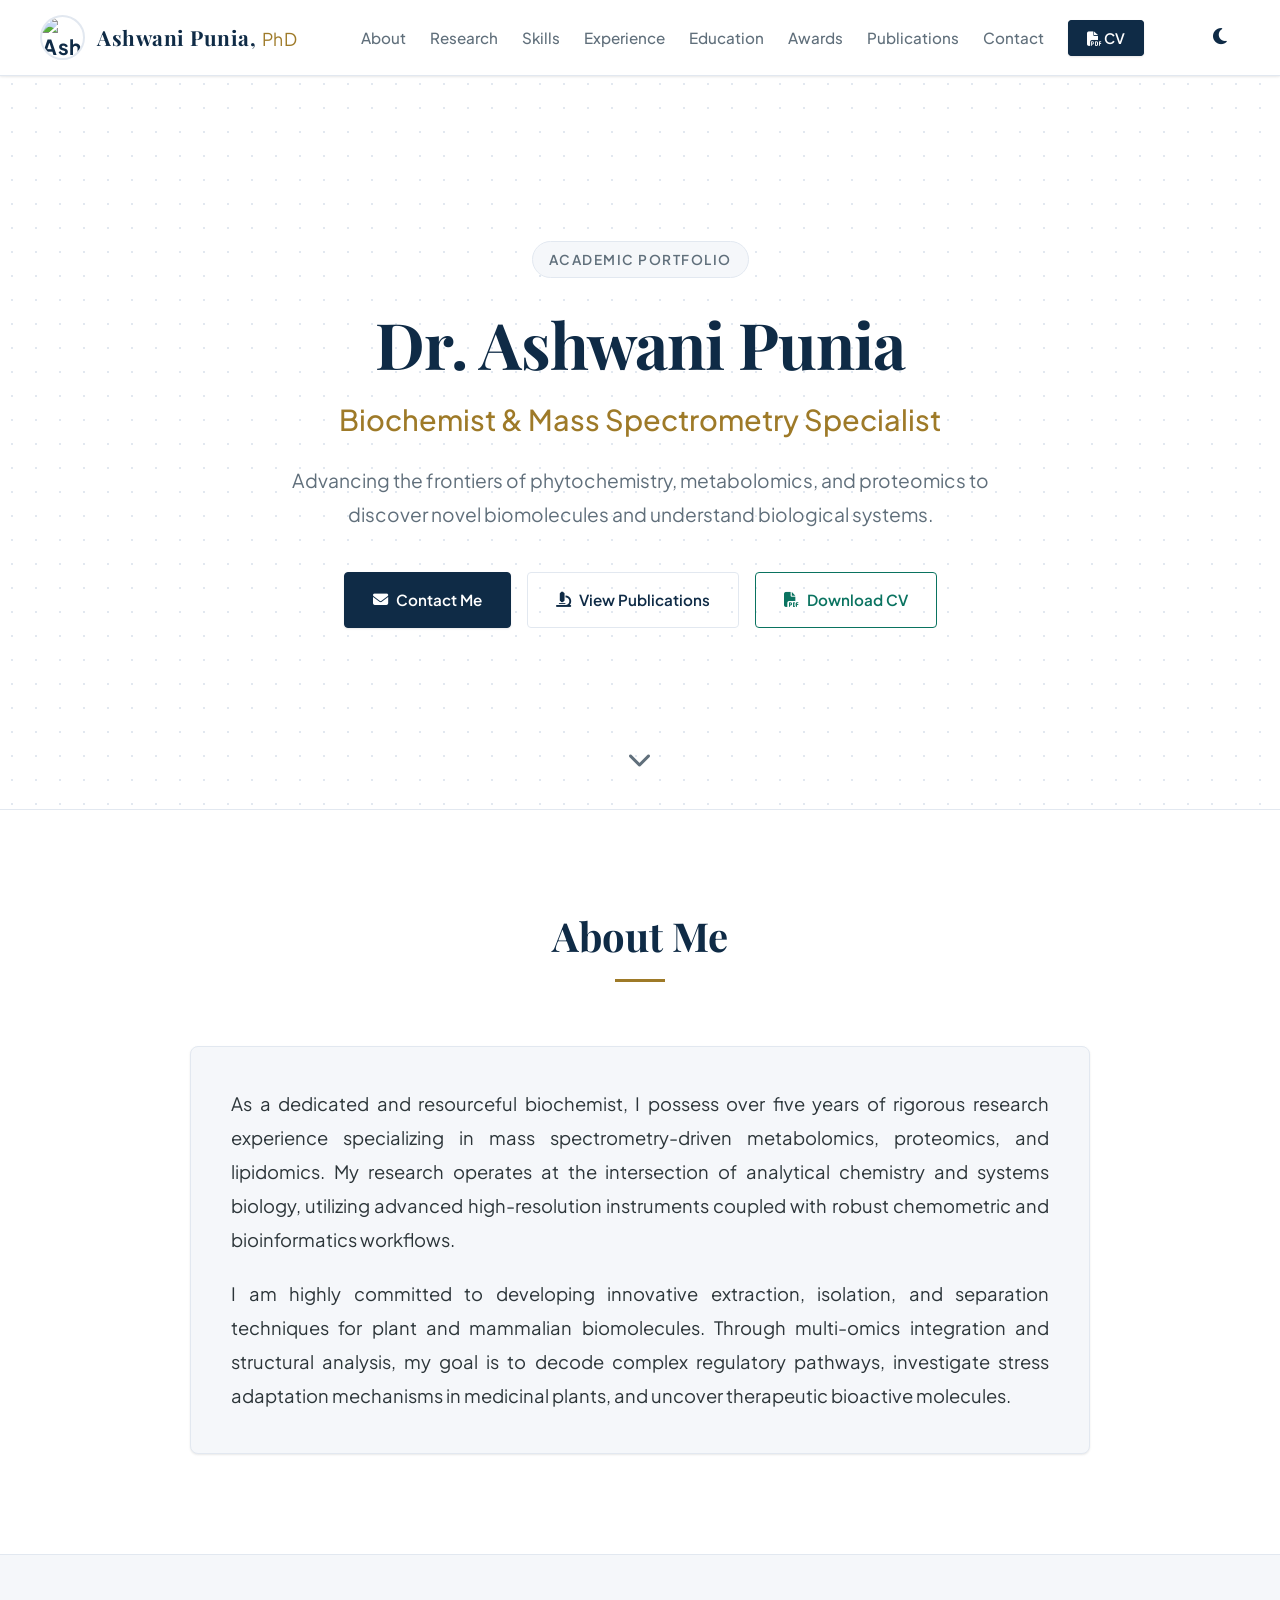
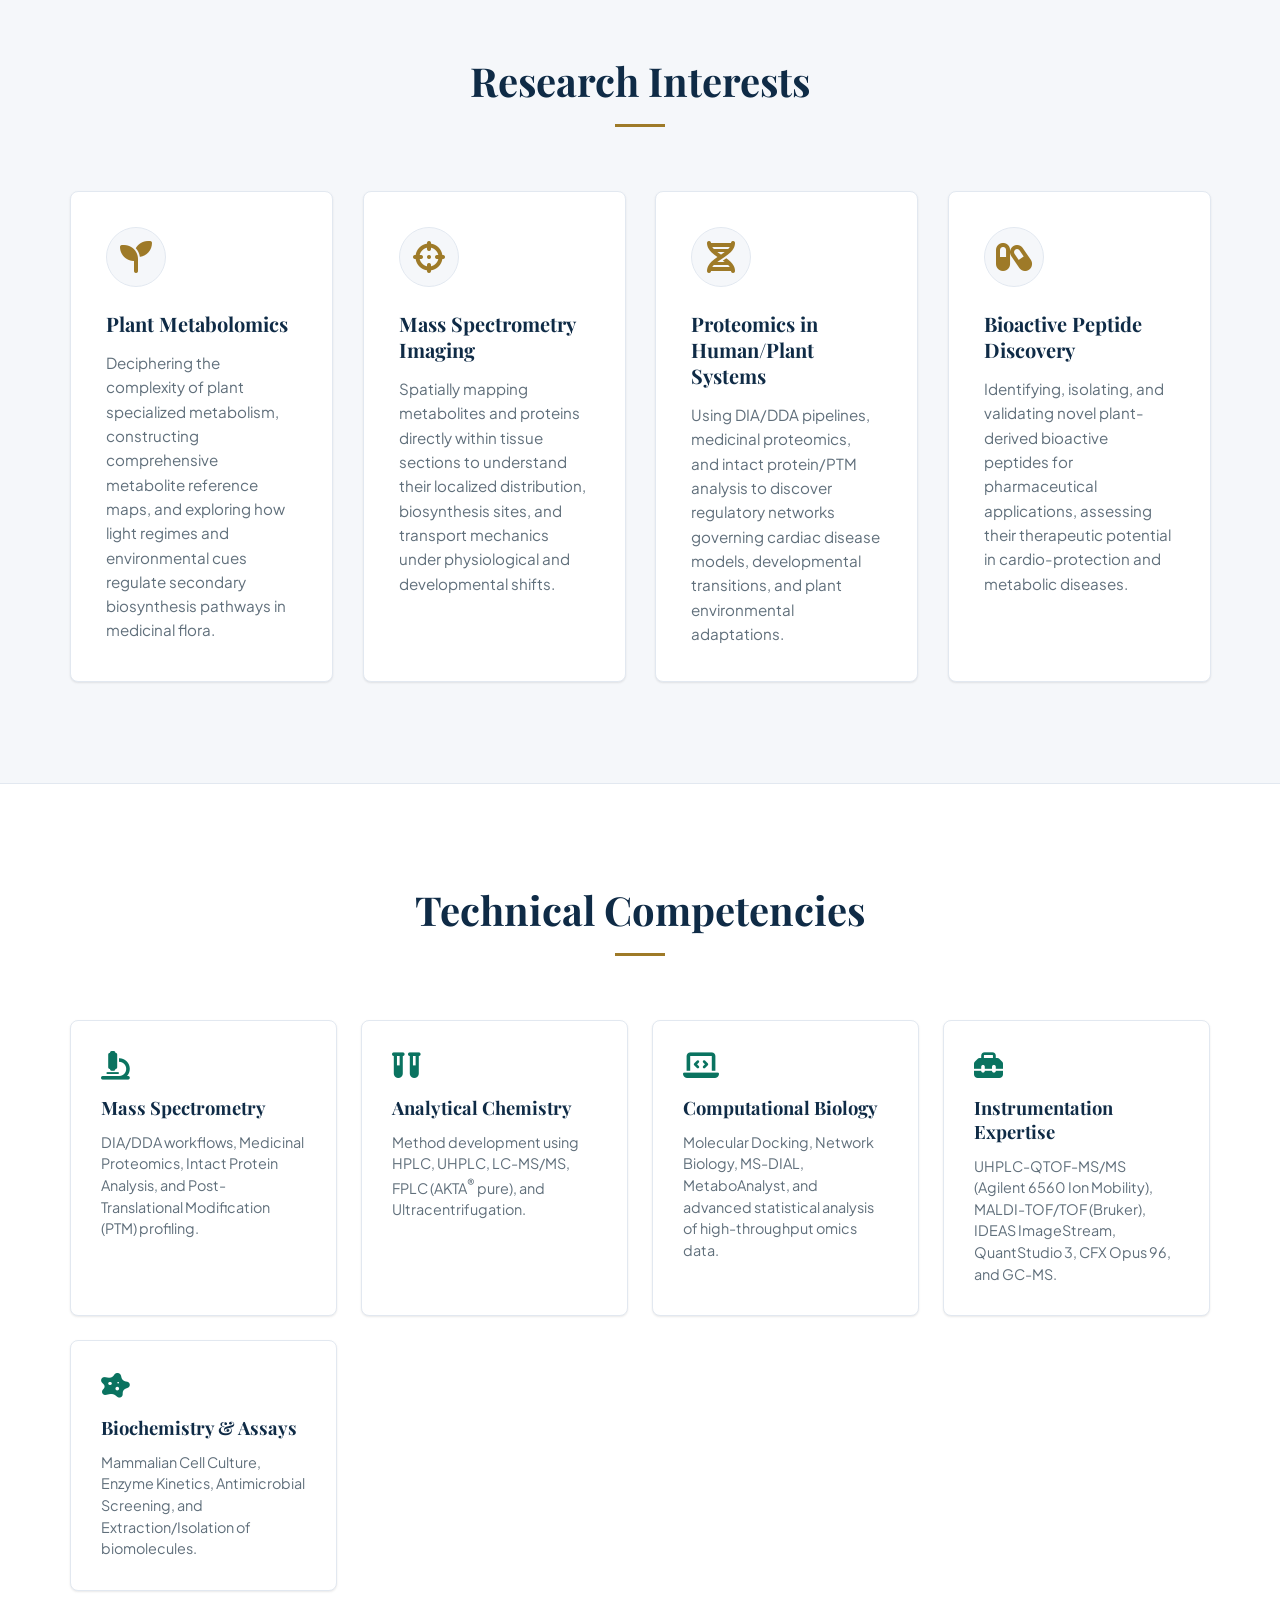
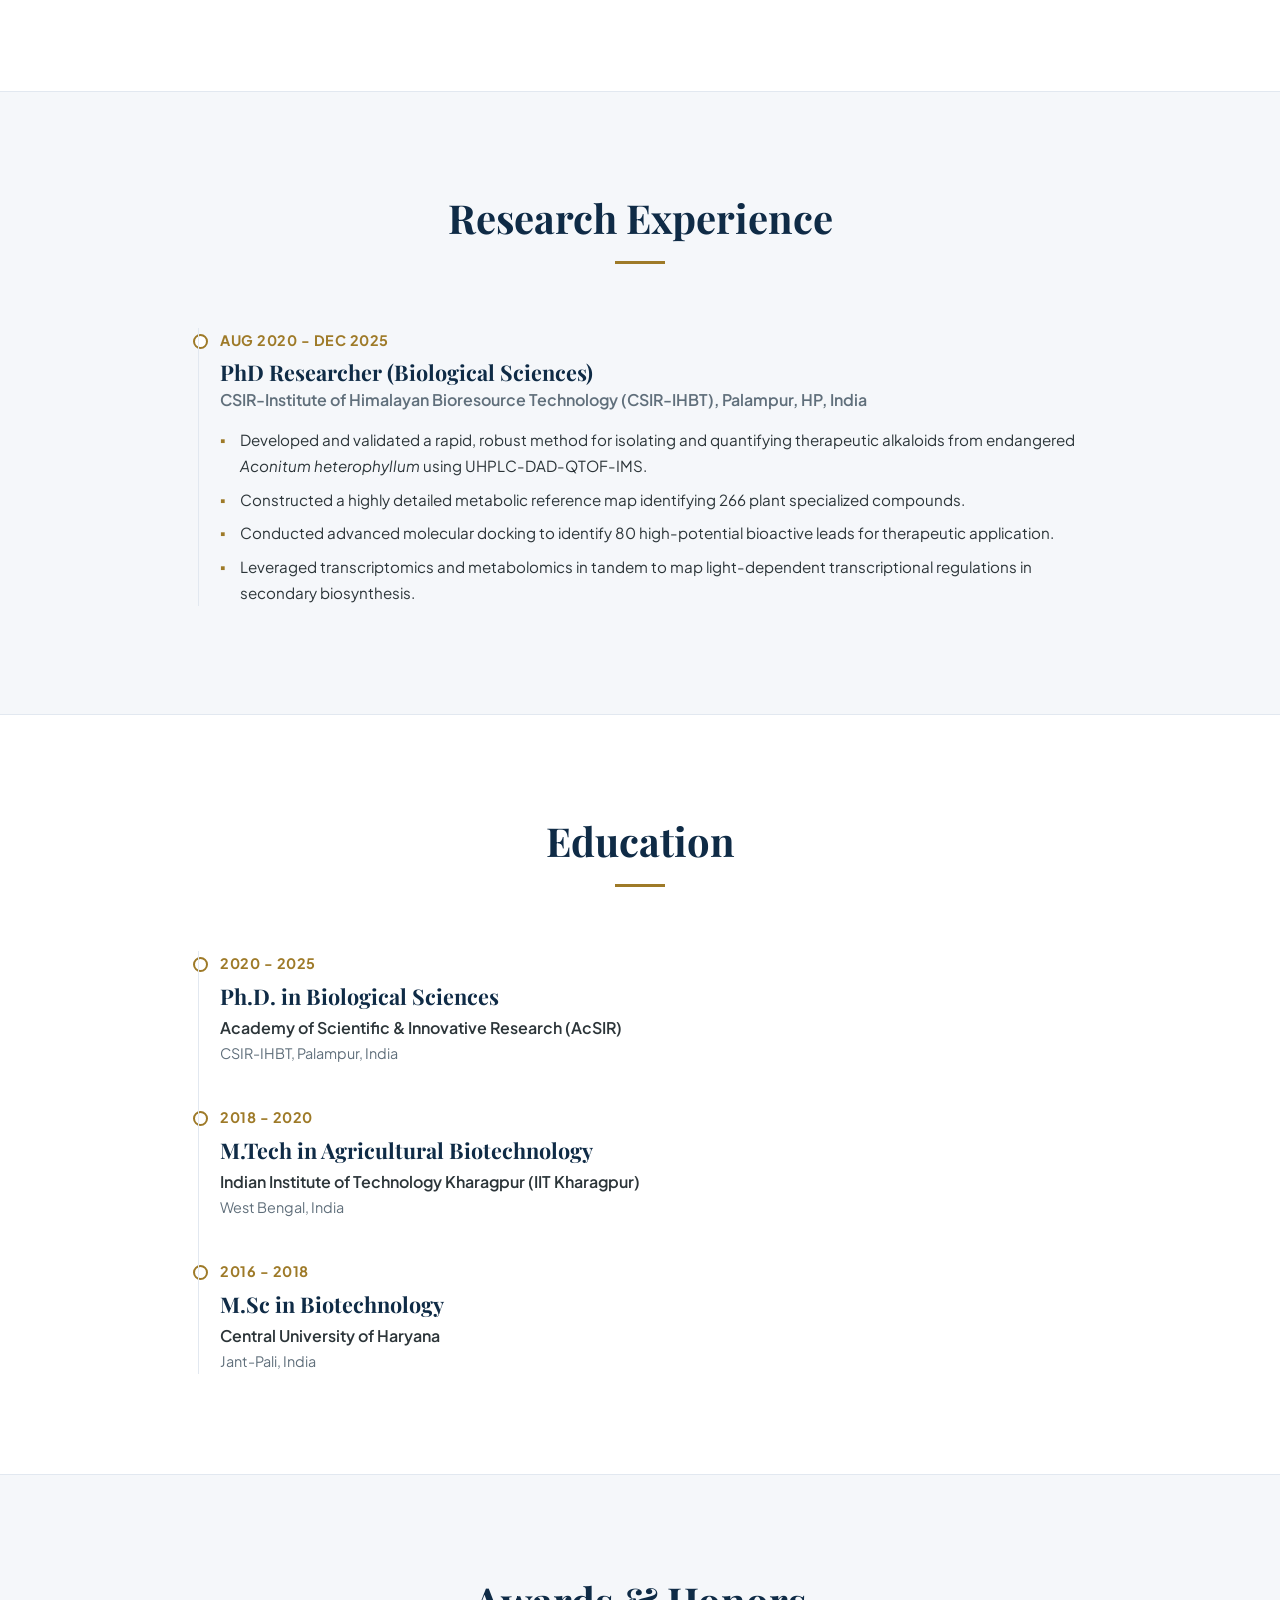
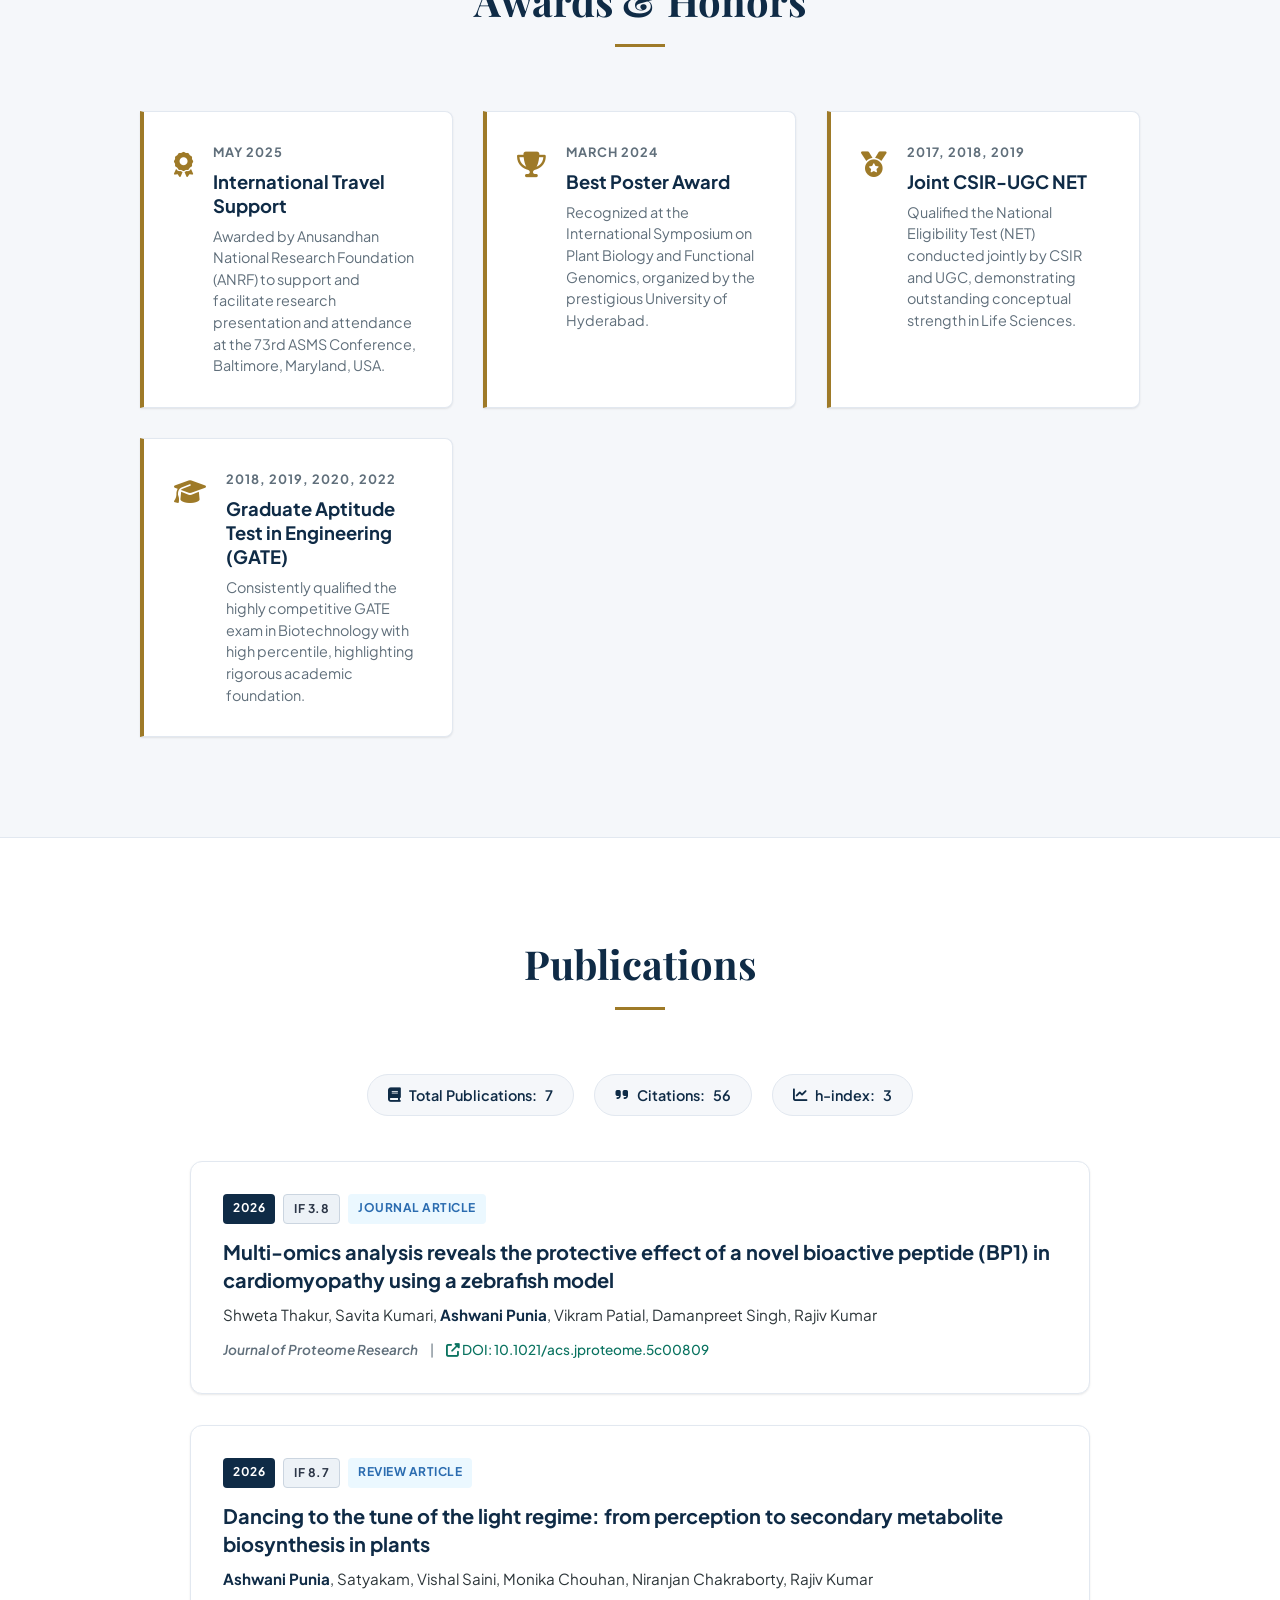
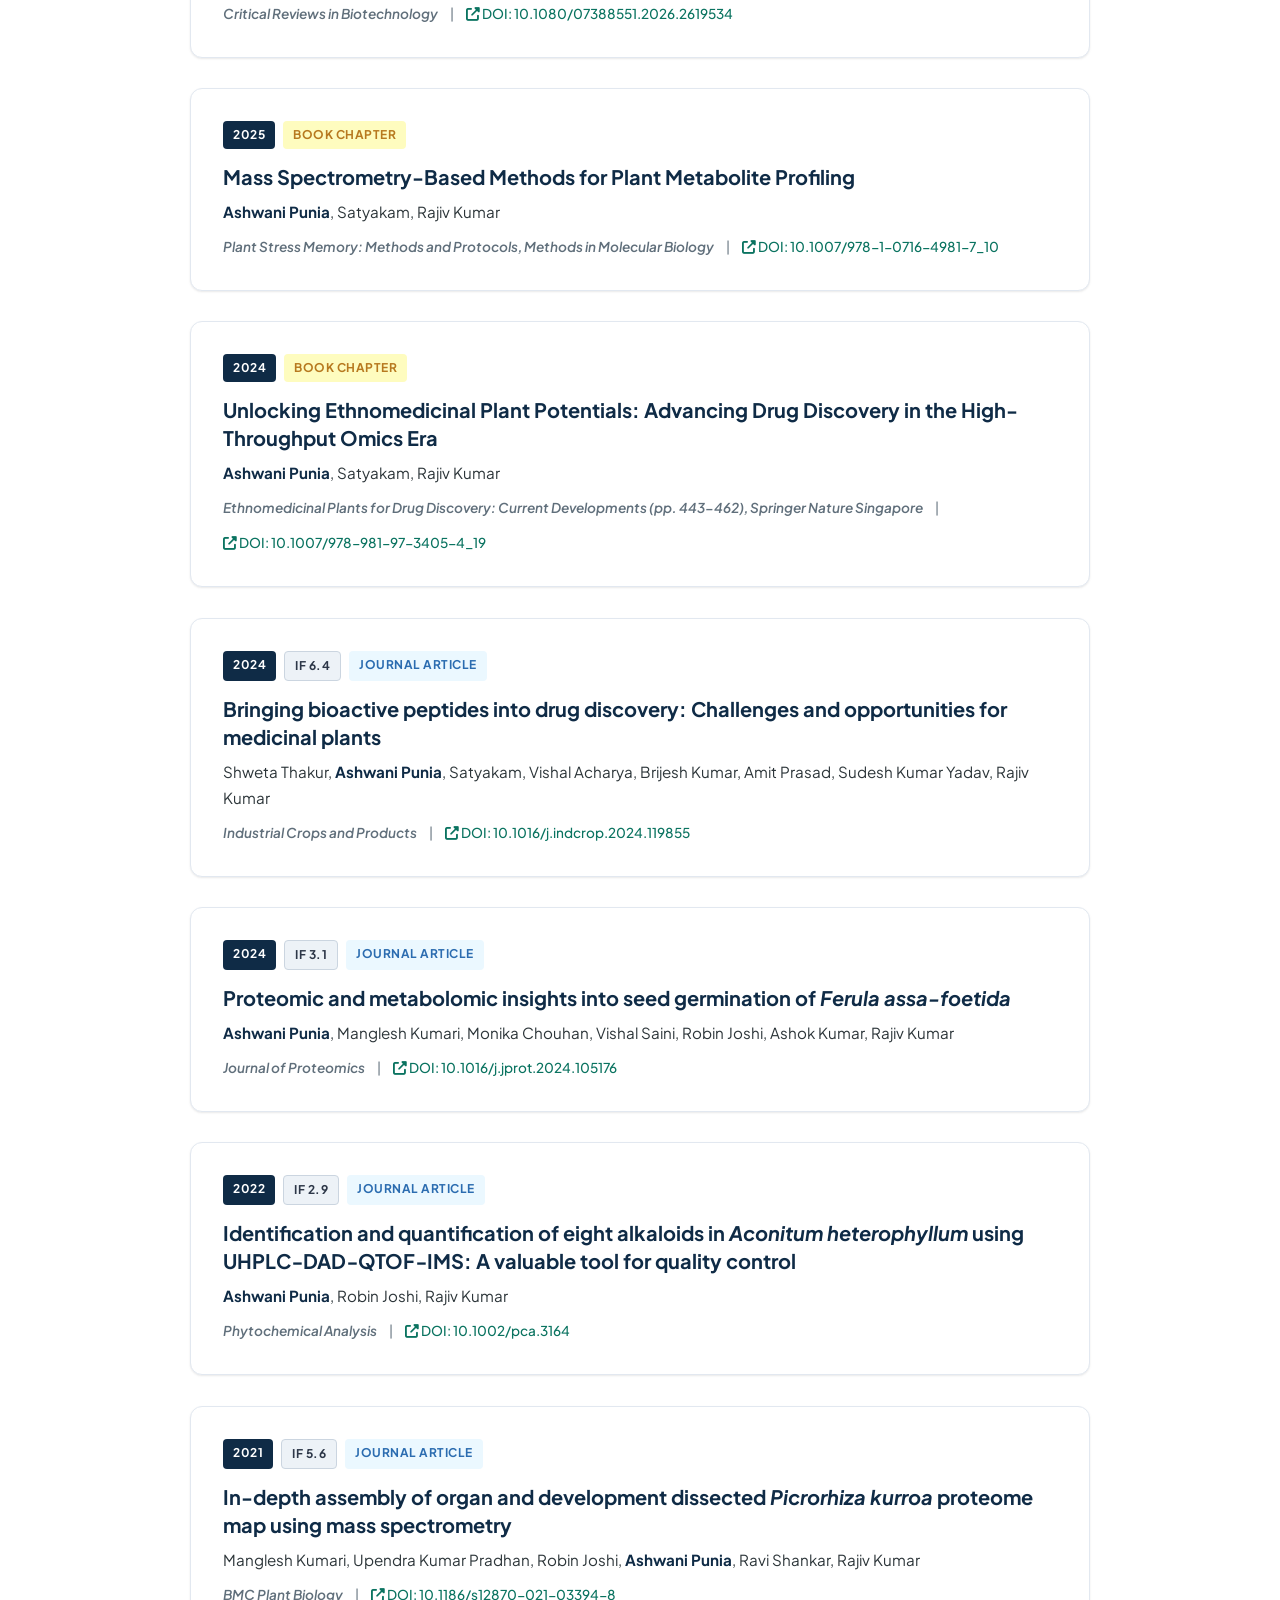
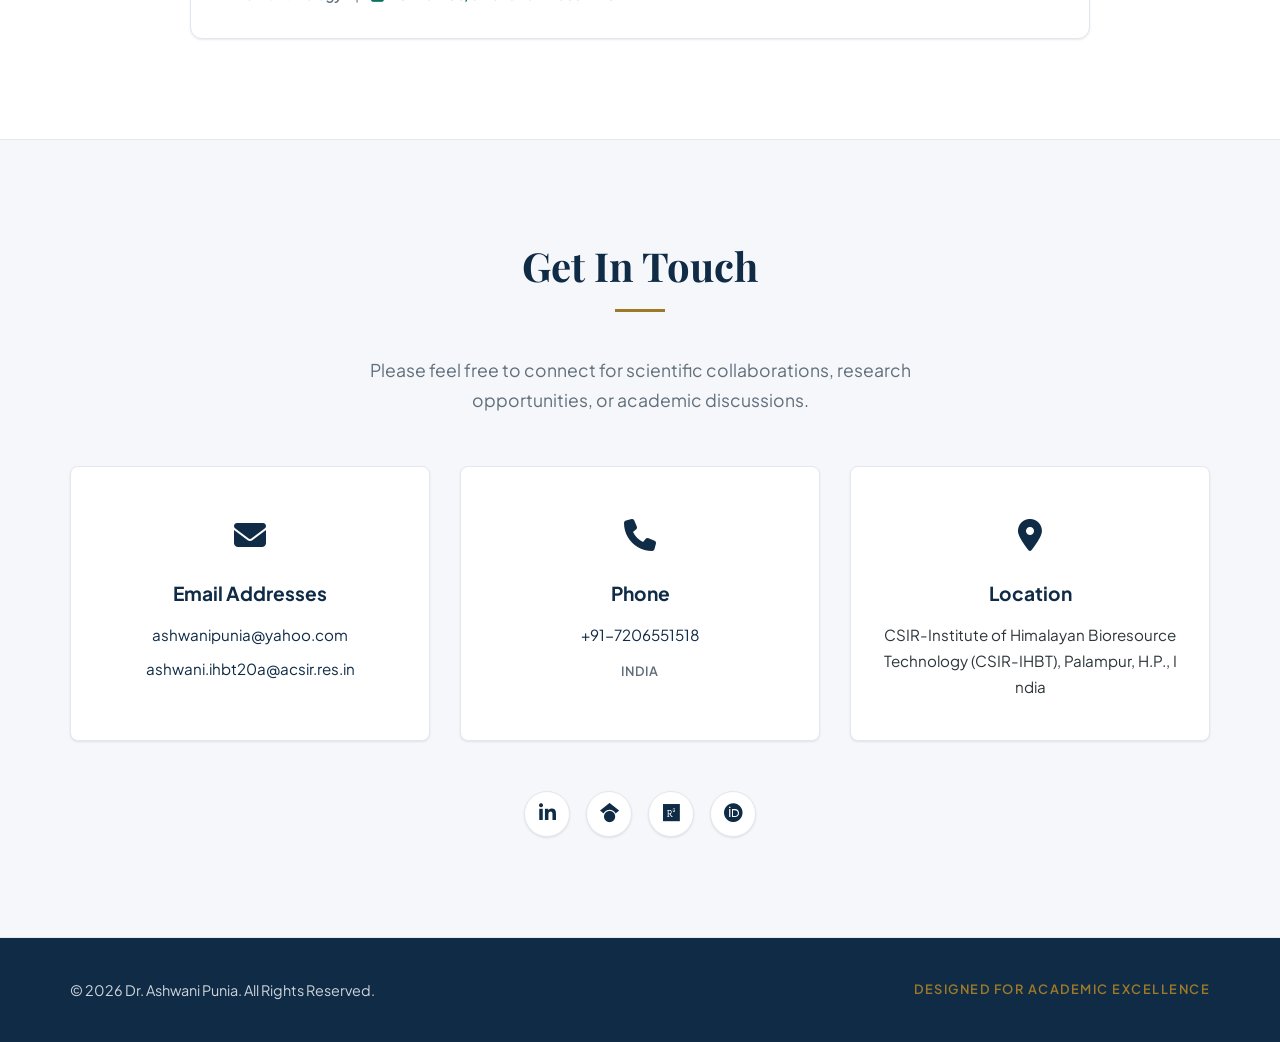
==== index.html @ 3a194858 "updated animations" ====
<!DOCTYPE html>
<html lang="en">
<head>
    <meta charset="UTF-8">
    <meta name="viewport" content="width=device-width, initial-scale=1.0">
    <meta name="description" content="Professional Academic Portfolio of Ashwani Punia, PhD - Biochemist, Metabolomics and Proteomics Researcher.">
    <title>Ashwani Punia, PhD | Academic Portfolio</title>
    <script>
      (function() {
        try {
          const saved = localStorage.getItem('theme');
          if (saved) {
            document.documentElement.setAttribute('data-theme', saved);
          } else if (window.matchMedia && window.matchMedia('(prefers-color-scheme: dark)').matches) {
            document.documentElement.setAttribute('data-theme', 'dark');
          }
        } catch (e) {
          // ignore
        }
      })();
    </script>
    <link rel="stylesheet" href="style.css">
    <link rel="stylesheet" href="https://cdnjs.cloudflare.com/ajax/libs/font-awesome/6.5.1/css/all.min.css">
    <link href="https://fonts.googleapis.com/css2?family=Playfair+Display:ital,wght@0,400;0,600;0,700;1,400&family=Plus+Jakarta+Sans:wght@300;400;500;600;700&display=swap" rel="stylesheet">
</head>
<body>

    <!-- Header / Navigation -->
    <nav id="navbar">
        <div class="nav-container">
            <h1 class="logo">
                <a href="https://ashwanipunia.github.io/portfolio/">
                    <img src="FACE.png" width="70" height="70" style="border-radius: 50%; vertical-align: middle;" alt="Ashwani Punia" class="logo-img">
                </a>
                <span class="logo-text">Ashwani Punia, <span class="logo-sub">PhD</span></span>
            </h1>
            <ul class="nav-links">
                <li><a href="#about">About</a></li>
                <li><a href="#research">Research</a></li>
                <li><a href="#skills">Skills</a></li>
                <li><a href="#experience">Experience</a></li>
                <li><a href="#education">Education</a></li>
                <li><a href="#awards">Awards</a></li>
                <li><a href="#publications">Publications</a></li>
                <li><a href="#contact">Contact</a></li>
                <li><a href="https://github.com/ashwanipunia/portfolio/blob/main/Ashwani_Punia_CV.pdf" target="Ashwani_Punia_CV.pdf" class="nav-cv-btn"><i class="fas fa-file-pdf"></i> CV</a></li>
            </ul>
            <div class="hamburger">
                <i class="fas fa-bars"></i>
            </div>
            <!-- Theme toggle -->
            <button id="theme-toggle" aria-label="Toggle theme" aria-pressed="false" class="theme-toggle">
                <i class="fas fa-moon"></i>
            </button>
        </div>
    </nav>

    <!-- Hero Section -->
    <section id="hero" class="fade-in">
        <div class="hero-content">
            <div class="hero-badge">Academic Portfolio</div>
            <h1>Dr. Ashwani Punia</h1>
            <h2>Biochemist & Mass Spectrometry Specialist</h2>
            <p class="hero-lead">Advancing the frontiers of phytochemistry, metabolomics, and proteomics to discover novel biomolecules and understand biological systems.</p>
            <div class="cta-buttons">
                <a href="#contact" class="btn primary-btn"><i class="fas fa-envelope"></i> Contact Me</a>
                <a href="#publications" class="btn secondary-btn"><i class="fas fa-microscope"></i> View Publications</a>
                <a href="https://github.com/ashwanipunia/portfolio/blob/main/Ashwani_Punia_CV.pdf" target="Ashwani_Punia_CV.pdf" class="btn cv-btn"><i class="fas fa-file-pdf"></i> Download CV</a>
            </div>
        </div>
        <div class="scroll-indicator">
            <a href="#about" aria-label="Scroll to About"><i class="fas fa-chevron-down"></i></a>
        </div>
    </section>

    <!-- About Me Section -->
    <section id="about" class="fade-in">
        <div class="container">
            <h2 class="section-title">About Me</h2>
            <div class="about-grid">
                <div class="about-card">
                    <p class="about-text">
                        As a dedicated and resourceful biochemist, I possess over five years of rigorous research experience specializing in mass spectrometry-driven metabolomics, proteomics, and lipidomics. My research operates at the intersection of analytical chemistry and systems biology, utilizing advanced high-resolution instruments coupled with robust chemometric and bioinformatics workflows.
                    </p>
                    <p class="about-text">
                        I am highly committed to developing innovative extraction, isolation, and separation techniques for plant and mammalian biomolecules. Through multi-omics integration and structural analysis, my goal is to decode complex regulatory pathways, investigate stress adaptation mechanisms in medicinal plants, and uncover therapeutic bioactive molecules.
                    </p>
                </div>
            </div>
        </div>
    </section>

    <!-- Research Interests Section -->
    <section id="research" class="bg-light fade-in">
        <div class="container">
            <h2 class="section-title">Research Interests</h2>
            <div class="interests-grid">
                <div class="interest-card">
                    <div class="interest-icon-wrapper">
                        <i class="fas fa-seedling"></i>
                    </div>
                    <h3>Plant Metabolomics</h3>
                    <p>Deciphering the complexity of plant specialized metabolism, constructing comprehensive metabolite reference maps, and exploring how light regimes and environmental cues regulate secondary biosynthesis pathways in medicinal flora.</p>
                </div>
                <div class="interest-card">
                    <div class="interest-icon-wrapper">
                        <i class="fas fa-crosshairs"></i>
                    </div>
                    <h3>Mass Spectrometry Imaging</h3>
                    <p>Spatially mapping metabolites and proteins directly within tissue sections to understand their localized distribution, biosynthesis sites, and transport mechanics under physiological and developmental shifts.</p>
                </div>
                <div class="interest-card">
                    <div class="interest-icon-wrapper">
                        <i class="fas fa-dna"></i>
                    </div>
                    <h3>Proteomics in Human/Plant Systems</h3>
                    <p>Using DIA/DDA pipelines, medicinal proteomics, and intact protein/PTM analysis to discover regulatory networks governing cardiac disease models, developmental transitions, and plant environmental adaptations.</p>
                </div>
                <div class="interest-card">
                    <div class="interest-icon-wrapper">
                        <i class="fas fa-capsules"></i>
                    </div>
                    <h3>Bioactive Peptide Discovery</h3>
                    <p>Identifying, isolating, and validating novel plant-derived bioactive peptides for pharmaceutical applications, assessing their therapeutic potential in cardio-protection and metabolic diseases.</p>
                </div>
            </div>
        </div>
    </section>

    <!-- Technical Competencies Section -->
    <section id="skills" class="fade-in">
        <div class="container">
            <h2 class="section-title">Technical Competencies</h2>
            <div class="skills-grid">
                <div class="skill-card">
                    <i class="fas fa-microscope skill-icon"></i>
                    <h3>Mass Spectrometry</h3>
                    <p>DIA/DDA workflows, Medicinal Proteomics, Intact Protein Analysis, and Post-Translational Modification (PTM) profiling.</p>
                </div>
                <div class="skill-card">
                    <i class="fas fa-vials skill-icon"></i>
                    <h3>Analytical Chemistry</h3>
                    <p>Method development using HPLC, UHPLC, LC-MS/MS, FPLC (AKTA<sup>&reg;</sup> pure), and Ultracentrifugation.</p>
                </div>
                <div class="skill-card">
                    <i class="fas fa-laptop-code skill-icon"></i>
                    <h3>Computational Biology</h3>
                    <p>Molecular Docking, Network Biology, MS-DIAL, MetaboAnalyst, and advanced statistical analysis of high-throughput omics data.</p>
                </div>
                <div class="skill-card">
                    <i class="fas fa-toolbox skill-icon"></i>
                    <h3>Instrumentation Expertise</h3>
                    <p>UHPLC-QTOF-MS/MS (Agilent 6560 Ion Mobility), MALDI-TOF/TOF (Bruker), IDEAS ImageStream, QuantStudio 3, CFX Opus 96, and GC-MS.</p>
                </div>
                <div class="skill-card">
                    <i class="fas fa-disease skill-icon"></i>
                    <h3>Biochemistry & Assays</h3>
                    <p>Mammalian Cell Culture, Enzyme Kinetics, Antimicrobial Screening, and Extraction/Isolation of biomolecules.</p>
                </div>
            </div>
        </div>
    </section>

    <!-- Research Experience Section -->
    <section id="experience" class="bg-light fade-in">
        <div class="container">
            <h2 class="section-title">Research Experience</h2>
            <div class="timeline">
                <div class="timeline-item">
                    <div class="timeline-date">Aug 2020 - Dec 2025</div>
                    <div class="timeline-content">
                        <h3>PhD Researcher (Biological Sciences)</h3>
                        <h4>CSIR-Institute of Himalayan Bioresource Technology (CSIR-IHBT), Palampur, HP, India</h4>
                        <ul>
                            <li>Developed and validated a rapid, robust method for isolating and quantifying therapeutic alkaloids from endangered <i>Aconitum heterophyllum</i> using UHPLC-DAD-QTOF-IMS.</li>
                            <li>Constructed a highly detailed metabolic reference map identifying 266 plant specialized compounds.</li>
                            <li>Conducted advanced molecular docking to identify 80 high-potential bioactive leads for therapeutic application.</li>
                            <li>Leveraged transcriptomics and metabolomics in tandem to map light-dependent transcriptional regulations in secondary biosynthesis.</li>
                        </ul>
                    </div>
                </div>
            </div>
        </div>
    </section>

    <!-- Education Section -->
    <section id="education" class="fade-in">
        <div class="container">
            <h2 class="section-title">Education</h2>
            <div class="timeline">
                <div class="timeline-item">
                    <div class="timeline-date">2020 - 2025</div>
                    <div class="timeline-content">
                        <h3>Ph.D. in Biological Sciences</h3>
                        <p class="institution">Academy of Scientific & Innovative Research (AcSIR)</p>
                        <p class="location">CSIR-IHBT, Palampur, India</p>
                    </div>
                </div>
                <div class="timeline-item">
                    <div class="timeline-date">2018 - 2020</div>
                    <div class="timeline-content">
                        <h3>M.Tech in Agricultural Biotechnology</h3>
                        <p class="institution">Indian Institute of Technology Kharagpur (IIT Kharagpur)</p>
                        <p class="location">West Bengal, India</p>
                    </div>
                </div>
                <div class="timeline-item">
                    <div class="timeline-date">2016 - 2018</div>
                    <div class="timeline-content">
                        <h3>M.Sc in Biotechnology</h3>
                        <p class="institution">Central University of Haryana</p>
                        <p class="location">Jant-Pali, India</p>
                    </div>
                </div>
            </div>
        </div>
    </section>

    <!-- Awards & Honors Section -->
    <section id="awards" class="bg-light fade-in">
        <div class="container">
            <h2 class="section-title">Awards & Honors</h2>
            <div class="awards-grid">
                <div class="award-card">
                    <div class="award-icon"><i class="fas fa-award"></i></div>
                    <div class="award-details">
                        <span class="award-year">May 2025</span>
                        <h3>International Travel Support</h3>
                        <p class="award-desc">Awarded by Anusandhan National Research Foundation (ANRF) to support and facilitate research presentation and attendance at the 73rd ASMS Conference, Baltimore, Maryland, USA.</p>
                    </div>
                </div>
                <div class="award-card">
                    <div class="award-icon"><i class="fas fa-trophy"></i></div>
                    <div class="award-details">
                        <span class="award-year">March 2024</span>
                        <h3>Best Poster Award</h3>
                        <p class="award-desc">Recognized at the International Symposium on Plant Biology and Functional Genomics, organized by the prestigious University of Hyderabad.</p>
                    </div>
                </div>
                <div class="award-card">
                    <div class="award-icon"><i class="fas fa-medal"></i></div>
                    <div class="award-details">
                        <span class="award-year">2017, 2018, 2019</span>
                        <h3>Joint CSIR-UGC NET</h3>
                        <p class="award-desc">Qualified the National Eligibility Test (NET) conducted jointly by CSIR and UGC, demonstrating outstanding conceptual strength in Life Sciences.</p>
                    </div>
                </div>
                <div class="award-card">
                    <div class="award-icon"><i class="fas fa-graduation-cap"></i></div>
                    <div class="award-details">
                        <span class="award-year">2018, 2019, 2020, 2022</span>
                        <h3>Graduate Aptitude Test in Engineering (GATE)</h3>
                        <p class="award-desc">Consistently qualified the highly competitive GATE exam in Biotechnology with high percentile, highlighting rigorous academic foundation.</p>
                    </div>
                </div>
            </div>
        </div>
    </section>

    <!-- Publications Section -->
    <section id="publications" class="fade-in">
        <div class="container">
            <h2 class="section-title">Publications</h2>
            <p class="publications-summary">
                <span class="stat-badge"><i class="fas fa-book"></i> Total Publications: <span class="stat-count" data-target="8">0</span></span>
                <span class="stat-badge"><i class="fas fa-quote-right"></i> Citations: <span class="stat-count" data-target="59">0</span></span>
                <span class="stat-badge"><i class="fas fa-chart-line"></i> h-index: <span class="stat-count" data-target="4">0</span></span>
            </p>
            
            <div class="publications-list">

                <!-- Publication 1 -->
                <div class="publication-item">
                    <div class="pub-badges">
                        <span class="pub-badge year-badge">2026</span>
                        <span class="pub-badge if-badge">IF 3.8</span>
                        <span class="pub-badge type-badge">Journal Article</span>
                    </div>
                    <h3 class="pub-title">
                        <a href="https://pubs.acs.org/doi/pdf/10.1021/acs.jproteome.5c00809" target="_blank">
                            Multi-omics analysis reveals the protective effect of a novel bioactive peptide (BP1) in cardiomyopathy using a zebrafish model
                        </a>
                    </h3>
                    <p class="pub-authors">
                        Shweta Thakur, Savita Kumari, <strong>Ashwani Punia</strong>, Vikram Patial, Damanpreet Singh, Rajiv Kumar
                    </p>
                    <p class="pub-meta">
                        <span class="pub-journal">Journal of Proteome Research</span> | <a href="https://doi.org/10.1021/acs.jproteome.5c00809" target="_blank" class="pub-doi"><i class="fas fa-external-link-alt"></i> DOI: 10.1021/acs.jproteome.5c00809</a>
                    </p>
                </div>

                <!-- Publication 2 -->
                <div class="publication-item">
                    <div class="pub-badges">
                        <span class="pub-badge year-badge">2026</span>
                        <span class="pub-badge if-badge">IF 8.7</span>
                        <span class="pub-badge type-badge">Review Article</span>
                    </div>
                    <h3 class="pub-title">
                        <a href="https://www.tandfonline.com/doi/full/10.1080/07388551.2026.2619534" target="_blank">
                            Dancing to the tune of the light regime: from perception to secondary metabolite biosynthesis in plants
                        </a>
                    </h3>
                    <p class="pub-authors">
                        <strong>Ashwani Punia</strong>, Satyakam, Vishal Saini, Monika Chouhan, Niranjan Chakraborty, Rajiv Kumar
                    </p>
                    <p class="pub-meta">
                        <span class="pub-journal">Critical Reviews in Biotechnology</span> | <a href="https://doi.org/10.1080/07388551.2026.2619534" target="_blank" class="pub-doi"><i class="fas fa-external-link-alt"></i> DOI: 10.1080/07388551.2026.2619534</a>
                    </p>
                </div>

                <!-- Publication 3 -->
                <div class="publication-item">
                    <div class="pub-badges">
                        <span class="pub-badge year-badge">2025</span>
                        <span class="pub-badge book-badge">Book Chapter</span>
                    </div>
                    <h3 class="pub-title">
                        <a href="https://link.springer.com/protocol/10.1007/978-1-0716-4981-7_10" target="_blank">
                            Mass Spectrometry-Based Methods for Plant Metabolite Profiling
                        </a>
                    </h3>
                    <p class="pub-authors">
                        <strong>Ashwani Punia</strong>, Satyakam, Rajiv Kumar
                    </p>
                    <p class="pub-meta">
                        <span class="pub-journal">Plant Stress Memory: Methods and Protocols, Methods in Molecular Biology</span> | <a href="https://doi.org/10.1007/978-1-0716-4981-7_10" target="_blank" class="pub-doi"><i class="fas fa-external-link-alt"></i> DOI: 10.1007/978-1-0716-4981-7_10</a>
                    </p>
                </div>

                <!-- Publication 4 -->
                <div class="publication-item">
                    <div class="pub-badges">
                        <span class="pub-badge year-badge">2024</span>
                        <span class="pub-badge book-badge">Book Chapter</span>
                    </div>
                    <h3 class="pub-title">
                        <a href="https://link.springer.com/chapter/10.1007/978-981-97-3405-4_19" target="_blank">
                            Unlocking Ethnomedicinal Plant Potentials: Advancing Drug Discovery in the High-Throughput Omics Era
                        </a>
                    </h3>
                    <p class="pub-authors">
                        <strong>Ashwani Punia</strong>, Satyakam, Rajiv Kumar
                    </p>
                    <p class="pub-meta">
                        <span class="pub-journal">Ethnomedicinal Plants for Drug Discovery: Current Developments (pp. 443-462), Springer Nature Singapore</span> | <a href="https://doi.org/10.1007/978-981-97-3405-4_19" target="_blank" class="pub-doi"><i class="fas fa-external-link-alt"></i> DOI: 10.1007/978-981-97-3405-4_19</a>
                    </p>
                </div>

                <!-- Publication 5 -->
                <div class="publication-item">
                    <div class="pub-badges">
                        <span class="pub-badge year-badge">2024</span>
                        <span class="pub-badge if-badge">IF 6.4</span>
                        <span class="pub-badge type-badge">Journal Article</span>
                    </div>
                    <h3 class="pub-title">
                        <a href="https://www.sciencedirect.com/science/article/abs/pii/S0926669024018326" target="_blank">
                            Bringing bioactive peptides into drug discovery: Challenges and opportunities for medicinal plants
                        </a>
                    </h3>
                    <p class="pub-authors">
                        Shweta Thakur, <strong>Ashwani Punia</strong>, Satyakam, Vishal Acharya, Brijesh Kumar, Amit Prasad, Sudesh Kumar Yadav, Rajiv Kumar
                    </p>
                    <p class="pub-meta">
                        <span class="pub-journal">Industrial Crops and Products</span> | <a href="https://doi.org/10.1016/j.indcrop.2024.119855" target="_blank" class="pub-doi"><i class="fas fa-external-link-alt"></i> DOI: 10.1016/j.indcrop.2024.119855</a>
                    </p>
                </div>

                <!-- Publication 6 -->
                <div class="publication-item">
                    <div class="pub-badges">
                        <span class="pub-badge year-badge">2024</span>
                        <span class="pub-badge if-badge">IF 3.1</span>
                        <span class="pub-badge type-badge">Journal Article</span>
                    </div>
                    <h3 class="pub-title">
                        <a href="https://www.sciencedirect.com/science/article/abs/pii/S1874391924001088" target="_blank">
                            Proteomic and metabolomic insights into seed germination of <i>Ferula assa-foetida</i>
                        </a>
                    </h3>
                    <p class="pub-authors">
                        <strong>Ashwani Punia</strong>, Manglesh Kumari, Monika Chouhan, Vishal Saini, Robin Joshi, Ashok Kumar, Rajiv Kumar
                    </p>
                    <p class="pub-meta">
                        <span class="pub-journal">Journal of Proteomics</span> | <a href="https://doi.org/10.1016/j.jprot.2024.105176" target="_blank" class="pub-doi"><i class="fas fa-external-link-alt"></i> DOI: 10.1016/j.jprot.2024.105176</a>
                    </p>
                </div>

                <!-- Publication 7 -->
                <div class="publication-item">
                    <div class="pub-badges">
                        <span class="pub-badge year-badge">2022</span>
                        <span class="pub-badge if-badge">IF 2.9</span>
                        <span class="pub-badge type-badge">Journal Article</span>
                    </div>
                    <h3 class="pub-title">
                        <a href="https://analyticalsciencejournals.onlinelibrary.wiley.com/doi/10.1002/pca.3164" target="_blank">
                            Identification and quantification of eight alkaloids in <i>Aconitum heterophyllum</i> using UHPLC‐DAD‐QTOF‐IMS: A valuable tool for quality control
                        </a>
                    </h3>
                    <p class="pub-authors">
                        <strong>Ashwani Punia</strong>, Robin Joshi, Rajiv Kumar
                    </p>
                    <p class="pub-meta">
                        <span class="pub-journal">Phytochemical Analysis</span> | <a href="https://doi.org/10.1002/pca.3164" target="_blank" class="pub-doi"><i class="fas fa-external-link-alt"></i> DOI: 10.1002/pca.3164</a>
                    </p>
                </div>

                <!-- Publication 8 -->
                <div class="publication-item">
                    <div class="pub-badges">
                        <span class="pub-badge year-badge">2021</span>
                        <span class="pub-badge if-badge">IF 5.6</span>
                        <span class="pub-badge type-badge">Journal Article</span>
                    </div>
                    <h3 class="pub-title">
                        <a href="https://link.springer.com/article/10.1186/s12870-021-03394-8" target="_blank">
                            In-depth assembly of organ and development dissected <i>Picrorhiza kurroa</i> proteome map using mass spectrometry
                        </a>
                    </h3>
                    <p class="pub-authors">
                        Manglesh Kumari, Upendra Kumar Pradhan, Robin Joshi, <strong>Ashwani Punia</strong>, Ravi Shankar, Rajiv Kumar
                    </p>
                    <p class="pub-meta">
                        <span class="pub-journal">BMC Plant Biology</span> | <a href="https://doi.org/10.1186/s12870-021-03394-8" target="_blank" class="pub-doi"><i class="fas fa-external-link-alt"></i> DOI: 10.1186/s12870-021-03394-8</a>
                    </p>
                </div>

            </div>
        </div>
    </section>

    <!-- Contact Section -->
    <section id="contact" class="bg-light fade-in">
        <div class="container">
            <h2 class="section-title">Get In Touch</h2>
            <p class="contact-lead">Please feel free to connect for scientific collaborations, research opportunities, or academic discussions.</p>

            <div class="contact-grid">
                <div class="contact-card">
                    <div class="contact-icon"><i class="fas fa-envelope"></i></div>
                    <h3>Email Addresses</h3>
                    <p><a href="mailto:ashwanipunia@yahoo.com">ashwanipunia@yahoo.com</a></p>
                    <p><a href="mailto:ashwani.ihbt20a@acsir.res.in">ashwani.ihbt20a@acsir.res.in</a></p>
                </div>

                <div class="contact-card">
                    <div class="contact-icon"><i class="fas fa-phone"></i></div>
                    <h3>Phone</h3>
                    <p><a href="tel:+917206551518">+91-7206551518</a></p>
                    <span class="contact-sub">India</span>
                </div>

                <div class="contact-card">
                    <div class="contact-icon"><i class="fas fa-map-marker-alt"></i></div>
                    <h3>Location</h3>
                    <p>CSIR-Institute of Himalayan Bioresource Technology (CSIR-IHBT), Palampur, H.P., India</p>
                </div>
            </div>

            <div class="social-links">
                <a href="https://www.linkedin.com/in/ashwani-punia-a8b10917b/" target="_blank" title="LinkedIn"><i class="fab fa-linkedin-in"></i></a>
                <a href="https://scholar.google.com/citations?view_op=list_works&hl=en&user=cunYBgoAAAAJ" target="_blank" title="Google Scholar"><i class="fa-brands fa-google-scholar"></i></a>
                <a href="https://www.researchgate.net/profile/Ashwani-Punia-2?ev=hdr_xprf" target="_blank" title="ResearchGate"><i class="fab fa-researchgate"></i></a>
                <a href="https://orcid.org/0009-0001-9700-7668" target="_blank" title="ORCID"><i class="fa-brands fa-orcid"></i></a>
            </div>
        </div>
    </section>

    <!-- Footer -->
    <footer>
        <div class="container footer-content">
            <p>&copy; 2026 Dr. Ashwani Punia. All Rights Reserved.</p>
            <p class="footer-design">Designed for Academic Excellence</p>
        </div>
    </footer>

    <script src="script.js"></script>
</body>
</html>
---- style.css ----
/* ==========================================================================
   Professional Academic Portfolio Theme Style Sheets (Institutional Theme)
   ========================================================================== */

/* Color Schemes & Variables ----------------------------------------------- */
:root {
    /* Palette: Professional Slate & Navy with Gold / Emerald Accents */
    --primary-color: #0f2b46;       /* Deep Academic Navy */
    --primary-light: #1b4369;      /* Medium Slate Navy */
    --secondary-color: #9e7a28;    /* Muted Gold Accent */
    --accent-color: #0a7360;       /* Deep Teal/Emerald for science touch */
    --text-color: #2c3539;         /* Dark Charcoal for readability */
    --muted-text: #606f7b;         /* Muted Slate Gray */
    --light-bg: #f5f7fa;           /* Off-white */
    --card-bg: #ffffff;            /* Solid White */
    --border-color: #e2e8f0;       /* Very light grey border */
    --white: #ffffff;
    --transition: all 0.3s cubic-bezier(0.16, 1, 0.3, 1);
    --shadow-sm: 0 1px 3px rgba(0,0,0,0.05), 0 1px 2px rgba(0,0,0,0.05);
    --shadow-md: 0 4px 6px -1px rgba(0,0,0,0.05), 0 2px 4px -1px rgba(0,0,0,0.05);
    --shadow-lg: 0 10px 15px -3px rgba(0,0,0,0.05), 0 4px 6px -2px rgba(0,0,0,0.05);
}

/* Dark theme overrides — applied when <html data-theme="dark"> */
[data-theme="dark"] {
    --primary-color: #7ab3e8;      /* Soft Light Navy */
    --primary-light: #a5cbf2;     /* Very Light Blue */
    --secondary-color: #dfb142;    /* Soft Amber/Gold */
    --accent-color: #4bd3be;       /* Soft Mint */
    --text-color: #e2e8f0;         /* Off-white Text */
    --muted-text: #94a3b8;         /* Cool Grey */
    --light-bg: #090f1d;           /* Deep Navy-Black */
    --card-bg: #111a2e;            /* Slate-Navy Card */
    --border-color: #1e293b;       /* Dark slate border */
    --white: #060a13;              /* Pure dark backdrop */
    --shadow-sm: 0 1px 3px rgba(0,0,0,0.2);
    --shadow-md: 0 4px 6px -1px rgba(0,0,0,0.2);
    --shadow-lg: 0 10px 15px -3px rgba(0,0,0,0.3);
}

/* System dark theme support fallback */
@media (prefers-color-scheme: dark) {
    :root:not([data-theme]) {
        --primary-color: #7ab3e8;
        --primary-light: #a5cbf2;
        --secondary-color: #dfb142;
        --accent-color: #4bd3be;
        --text-color: #e2e8f0;
        --muted-text: #94a3b8;
        --light-bg: #090f1d;
        --card-bg: #111a2e;
        --border-color: #1e293b;
        --white: #060a13;
        --shadow-sm: 0 1px 3px rgba(0,0,0,0.2);
        --shadow-md: 0 4px 6px -1px rgba(0,0,0,0.2);
        --shadow-lg: 0 10px 15px -3px rgba(0,0,0,0.3);
    }
}

/* Base Styles ------------------------------------------------------------- */
* {
    margin: 0;
    padding: 0;
    box-sizing: border-box;
    font-family: 'Plus Jakarta Sans', sans-serif;
}

body {
    line-height: 1.7;
    color: var(--text-color);
    background-color: var(--white);
    -webkit-font-smoothing: antialiased;
    -moz-osx-font-smoothing: grayscale;
    transition: background-color 0.4s ease, color 0.4s ease;
}

html {
    scroll-behavior: smooth;
    scroll-padding-top: 80px; /* Offset for sticky navbar */
}

a {
    text-decoration: none;
    color: var(--primary-color);
    transition: var(--transition);
}

a:hover {
    color: var(--secondary-color);
}

ul {
    list-style: none;
}

.container {
    max-width: 1200px;
    margin: 0 auto;
    padding: 0 30px;
}

/* Typography ------------------------------------------------------------- */
h1, h2, h3, h4, h5, h6 {
    font-family: 'Playfair Display', Georgia, serif;
    font-weight: 700;
    line-height: 1.3;
    color: var(--primary-color);
}

/* Section Header Styles */
.section-title {
    text-align: center;
    font-size: 2.5rem;
    margin-bottom: 4rem;
    position: relative;
    padding-bottom: 20px;
}

.section-title::after {
    content: '';
    position: absolute;
    bottom: 0;
    left: 50%;
    transform: translateX(-50%);
    width: 50px;
    height: 3px;
    background: var(--secondary-color);
}

section {
    padding: 100px 0;
    border-bottom: 1px solid var(--border-color);
}

.bg-light {
    background-color: var(--light-bg);
}

/* Navigation Bar --------------------------------------------------------- */
#navbar {
    background: var(--card-bg);
    position: fixed;
    top: 0;
    left: 0;
    width: 100%;
    z-index: 1000;
    border-bottom: 1px solid var(--border-color);
    box-shadow: var(--shadow-sm);
    transition: var(--transition);
}

.nav-container {
    display: flex;
    justify-content: space-between;
    align-items: center;
    padding: 15px 40px;
    max-width: 1300px;
    margin: 0 auto;
}

.logo {
    display: flex;
    align-items: center;
    font-size: 1.3rem;
    font-weight: 700;
    letter-spacing: 0.5px;
}

.logo a {
    display: flex;
    align-items: center;
    margin-right: 12px;
}

.logo-img {
    border-radius: 50%;
    border: 2px solid var(--border-color);
    object-fit: cover;
    width: 45px;
    height: 45px;
    transition: var(--transition);
}

.logo-img:hover {
    transform: scale(1.05);
    border-color: var(--secondary-color);
}

.logo-text {
    color: var(--primary-color);
    font-family: 'Playfair Display', serif;
}

.logo-sub {
    font-size: 0.85em;
    font-weight: 400;
    color: var(--secondary-color);
}

.nav-links {
    display: flex;
    align-items: center;
}

.nav-links li {
    margin-left: 24px;
}

.nav-links a {
    color: var(--muted-text);
    font-size: 0.95rem;
    font-weight: 500;
    padding: 6px 0;
    position: relative;
}

.nav-links a::after {
    content: '';
    position: absolute;
    width: 0;
    height: 2px;
    bottom: 0;
    left: 0;
    background-color: var(--secondary-color);
    transition: var(--transition);
}

.nav-links a:hover {
    color: var(--primary-color);
}

.nav-links a:hover::after,
.nav-links a.active::after {
    width: 100%;
}

.nav-links a.active {
    color: var(--primary-color);
    font-weight: 600;
}

/* Nav CV Button */
.nav-links .nav-cv-btn {
    background-color: var(--primary-color);
    color: var(--card-bg) !important;
    padding: 8px 18px;
    border-radius: 4px;
    font-size: 0.9rem;
    font-weight: 600;
    box-shadow: var(--shadow-sm);
    border: 1px solid var(--primary-color);
}

.nav-links .nav-cv-btn::after {
    display: none;
}

.nav-links .nav-cv-btn:hover {
    background-color: transparent;
    color: var(--primary-color) !important;
    transform: translateY(-2px);
}

.hamburger {
    display: none;
    font-size: 1.4rem;
    cursor: pointer;
    color: var(--primary-color);
}

/* Hero Section ----------------------------------------------------------- */
#hero {
    min-height: 90vh;
    display: flex;
    align-items: center;
    position: relative;
    padding: 140px 0 80px 0;
    background-color: var(--white);
    background-image: radial-gradient(var(--border-color) 1px, transparent 1px);
    background-size: 24px 24px;
    overflow: hidden;
}


.physics-btn {
    background: linear-gradient(135deg, var(--secondary-color), var(--accent-color));
    color: #ffffff !important;
    border: none;
    box-shadow: var(--shadow-md);
    cursor: pointer;
}

.physics-btn:hover {
    opacity: 0.92;
    transform: translateY(-2px);
    box-shadow: var(--shadow-lg);
}

.physics-btn.active {
    background: #e53e3e;
}

.hero-content {
    max-width: 800px;
    margin: 0 auto;
    text-align: center;
    position: relative;
    z-index: 10;
    padding: 0 20px;
}

.hero-badge {
    display: inline-block;
    padding: 6px 16px;
    background: var(--light-bg);
    border: 1px solid var(--border-color);
    border-radius: 30px;
    font-size: 0.85rem;
    text-transform: uppercase;
    letter-spacing: 1.5px;
    color: var(--muted-text);
    margin-bottom: 24px;
    font-weight: 600;
    animation: heroFadeSlide 0.8s cubic-bezier(0.16, 1, 0.3, 1) both;
    animation-delay: 0.1s;
}

#hero h1 {
    font-size: 4rem;
    letter-spacing: -1px;
    margin-bottom: 16px;
    color: var(--primary-color);
    animation: heroFadeSlide 0.8s cubic-bezier(0.16, 1, 0.3, 1) both;
    animation-delay: 0.25s;
}

#hero h2 {
    font-size: 1.8rem;
    font-family: 'Plus Jakarta Sans', sans-serif;
    color: var(--secondary-color);
    font-weight: 500;
    margin-bottom: 24px;
    animation: heroFadeSlide 0.8s cubic-bezier(0.16, 1, 0.3, 1) both;
    animation-delay: 0.4s;
}

.hero-lead {
    font-size: 1.2rem;
    color: var(--muted-text);
    margin-bottom: 40px;
    line-height: 1.8;
    animation: heroFadeSlide 0.8s cubic-bezier(0.16, 1, 0.3, 1) both;
    animation-delay: 0.55s;
}

.cta-buttons {
    display: flex;
    justify-content: center;
    gap: 16px;
    flex-wrap: wrap;
    animation: heroFadeSlide 0.8s cubic-bezier(0.16, 1, 0.3, 1) both;
    animation-delay: 0.7s;
}

@keyframes heroFadeSlide {
    from {
        opacity: 0;
        transform: translateY(25px);
    }
    to {
        opacity: 1;
        transform: translateY(0);
    }
}

.btn {
    padding: 14px 28px;
    border-radius: 4px;
    font-weight: 600;
    font-size: 0.95rem;
    display: inline-flex;
    align-items: center;
    gap: 8px;
    transition: var(--transition);
}

.primary-btn {
    background-color: var(--primary-color);
    color: var(--card-bg);
    border: 1px solid var(--primary-color);
    box-shadow: var(--shadow-sm);
}

.primary-btn:hover {
    background-color: transparent;
    color: var(--primary-color);
    transform: translateY(-2px);
    box-shadow: var(--shadow-md);
}

.secondary-btn {
    background-color: transparent;
    color: var(--primary-color);
    border: 1px solid var(--border-color);
}

.secondary-btn:hover {
    border-color: var(--primary-color);
    background-color: var(--light-bg);
    transform: translateY(-2px);
}

.cv-btn {
    background-color: transparent;
    color: var(--accent-color);
    border: 1px solid var(--accent-color);
}

.cv-btn:hover {
    background-color: var(--accent-color);
    color: var(--card-bg);
    transform: translateY(-2px);
    box-shadow: var(--shadow-md);
}

.scroll-indicator {
    position: absolute;
    bottom: 30px;
    left: 50%;
    transform: translateX(-50%);
    font-size: 1.5rem;
    animation: bounce 2s infinite;
}

.scroll-indicator a {
    color: var(--muted-text);
}

@keyframes bounce {
    0%, 20%, 50%, 80%, 100% { transform: translateY(0) translateX(-50%); }
    40% { transform: translateY(-10px) translateX(-50%); }
    60% { transform: translateY(-5px) translateX(-50%); }
}

/* About Section ----------------------------------------------------------- */
#about {
    background-color: var(--card-bg);
}

.about-grid {
    max-width: 900px;
    margin: 0 auto;
}

.about-card {
    background: var(--light-bg);
    border: 1px solid var(--border-color);
    padding: 40px;
    border-radius: 8px;
    box-shadow: var(--shadow-sm);
}

.about-text {
    font-size: 1.15rem;
    color: var(--text-color);
    line-height: 1.85;
    margin-bottom: 20px;
    text-align: justify;
}

.about-text:last-child {
    margin-bottom: 0;
}

/* Research Interests Section ---------------------------------------------- */
.interests-grid {
    display: grid;
    grid-template-columns: repeat(auto-fit, minmax(260px, 1fr));
    gap: 30px;
}

.interest-card {
    background: var(--card-bg);
    border: 1px solid var(--border-color);
    padding: 35px;
    border-radius: 8px;
    box-shadow: var(--shadow-sm);
    transition: var(--transition);
    display: flex;
    flex-direction: column;
}

.interest-card:hover {
    transform: translateY(-6px);
    box-shadow: var(--shadow-lg);
    border-color: var(--secondary-color);
}

.interest-card:hover .interest-icon-wrapper {
    transform: scale(1.1) rotate(5deg);
    background-color: var(--secondary-color);
    color: var(--white);
}

.interest-icon-wrapper {
    font-size: 2rem;
    color: var(--secondary-color);
    margin-bottom: 24px;
    width: 60px;
    height: 60px;
    background: var(--light-bg);
    border-radius: 50%;
    display: flex;
    align-items: center;
    justify-content: center;
    border: 1px solid var(--border-color);
    transition: var(--transition);
}

.interest-card h3 {
    font-size: 1.25rem;
    margin-bottom: 14px;
}

.interest-card p {
    font-size: 0.95rem;
    color: var(--muted-text);
    line-height: 1.6;
}

/* Skills Section ---------------------------------------------------------- */
.skills-grid {
    display: grid;
    grid-template-columns: repeat(auto-fit, minmax(220px, 1fr));
    gap: 24px;
}

.skill-card {
    background: var(--card-bg);
    border: 1px solid var(--border-color);
    padding: 30px;
    border-radius: 8px;
    box-shadow: var(--shadow-sm);
    transition: var(--transition);
}

.skill-card:hover {
    transform: translateY(-4px);
    box-shadow: var(--shadow-md);
    border-color: var(--primary-color);
}

.skill-card:hover .skill-icon {
    transform: scale(1.15);
    color: var(--primary-color);
}

.skill-icon {
    font-size: 1.8rem;
    color: var(--accent-color);
    margin-bottom: 16px;
    transition: var(--transition);
}

.skill-card h3 {
    font-size: 1.15rem;
    margin-bottom: 12px;
}

.skill-card p {
    font-size: 0.9rem;
    color: var(--muted-text);
    line-height: 1.5;
}

/* Timeline (Experience & Education) --------------------------------------- */
.timeline {
    position: relative;
    max-width: 900px;
    margin: 0 auto;
    padding-left: 30px;
}

.timeline::after {
    content: '';
    position: absolute;
    width: 1px;
    background: var(--border-color);
    top: 0;
    bottom: 0;
    left: 8px;
}

.timeline-item {
    position: relative;
    padding-bottom: 40px;
}

.timeline-item:last-child {
    padding-bottom: 0;
}

.timeline-item::after {
    content: '';
    position: absolute;
    width: 11px;
    height: 11px;
    left: -27px;
    top: 6px;
    background: var(--card-bg);
    border: 2px solid var(--secondary-color);
    border-radius: 50%;
    z-index: 10;
    transition: var(--transition);
}

.timeline-item:hover::after {
    background: var(--secondary-color);
}

.timeline-date {
    font-size: 0.9rem;
    font-weight: 700;
    color: var(--secondary-color);
    margin-bottom: 6px;
    text-transform: uppercase;
    letter-spacing: 0.5px;
}

.timeline-content h3 {
    font-size: 1.35rem;
    margin-bottom: 4px;
}

.timeline-content h4 {
    font-size: 1rem;
    font-family: 'Plus Jakarta Sans', sans-serif;
    color: var(--muted-text);
    font-weight: 600;
    margin-bottom: 16px;
}

.timeline-content .institution {
    font-weight: 600;
    color: var(--text-color);
}

.timeline-content .location {
    font-size: 0.9rem;
    color: var(--muted-text);
}

.timeline-content ul {
    list-style: none;
}

.timeline-content li {
    position: relative;
    padding-left: 20px;
    margin-bottom: 8px;
    font-size: 0.95rem;
}

.timeline-content li::before {
    content: '▪';
    position: absolute;
    left: 0;
    color: var(--secondary-color);
}

/* Awards & Honors Section ------------------------------------------------- */
.awards-grid {
    display: grid;
    grid-template-columns: repeat(auto-fit, minmax(280px, 1fr));
    gap: 30px;
    max-width: 1000px;
    margin: 0 auto;
}

.award-card {
    background: var(--card-bg);
    border: 1px solid var(--border-color);
    border-left: 4px solid var(--secondary-color);
    padding: 30px;
    border-radius: 0 8px 8px 0;
    box-shadow: var(--shadow-sm);
    display: flex;
    gap: 20px;
    transition: var(--transition);
}

.award-card:hover {
    transform: translateY(-3px);
    box-shadow: var(--shadow-md);
    border-left-color: var(--primary-color);
}

.award-icon {
    font-size: 1.6rem;
    color: var(--secondary-color);
    flex-shrink: 0;
}

.award-details {
    display: flex;
    flex-direction: column;
}

.award-year {
    font-size: 0.8rem;
    font-weight: 700;
    color: var(--muted-text);
    text-transform: uppercase;
    letter-spacing: 1px;
    margin-bottom: 6px;
}

.award-card h3 {
    font-size: 1.15rem;
    margin-bottom: 8px;
    font-family: 'Plus Jakarta Sans', sans-serif;
}

.award-desc {
    font-size: 0.9rem;
    color: var(--muted-text);
    line-height: 1.5;
}

/* Publications Section ----------------------------------------------------- */
.publications-summary {
    display: flex;
    justify-content: center;
    gap: 20px;
    flex-wrap: wrap;
    margin-bottom: 45px;
}

.stat-badge {
    background: var(--light-bg);
    border: 1px solid var(--border-color);
    padding: 8px 20px;
    border-radius: 30px;
    font-size: 0.9rem;
    font-weight: 600;
    color: var(--primary-color);
    display: inline-flex;
    align-items: center;
    gap: 8px;
}

.publications-list {
    max-width: 900px;
    margin: 0 auto;
    display: flex;
    flex-direction: column;
    gap: 30px;
}

/* Google Anti-Gravity Hover Physics Card Styling */
.antigravity-hover-card {
    transition: transform 0.2s cubic-bezier(0.16, 1, 0.3, 1), box-shadow 0.3s ease, border-color 0.3s ease;
    transform-style: preserve-3d;
    will-change: transform;
}

.antigravity-hover-card:hover {
    box-shadow: 0 20px 40px rgba(15, 43, 70, 0.12);
    border-color: var(--secondary-color);
}

[data-theme="dark"] .antigravity-hover-card:hover {
    box-shadow: 0 20px 40px rgba(0, 0, 0, 0.4);
}

/* Ferrari Editorial Style Publication Cards */
.publication-item {
    background: var(--card-bg);
    border: 1px solid var(--border-color);
    padding: 32px;
    border-radius: 12px;
    box-shadow: var(--shadow-sm);
    position: relative;
    overflow: hidden;
}

.publication-item::before {
    content: '';
    position: absolute;
    top: 0;
    left: 0;
    width: 4px;
    height: 100%;
    background: linear-gradient(180deg, var(--secondary-color), var(--accent-color));
    opacity: 0;
    transition: opacity 0.3s ease;
}

.publication-item:hover {
    border-color: rgba(158, 122, 40, 0.4);
    box-shadow: 0 16px 32px rgba(15, 43, 70, 0.08);
    transform: translateY(-4px) scale(1.005);
}

.publication-item:hover::before {
    opacity: 1;
}

.publication-item:active {
    cursor: grabbing;
}

.pub-badges {
    display: flex;
    gap: 8px;
    margin-bottom: 14px;
    flex-wrap: wrap;
}

.pub-badge {
    font-size: 0.75rem;
    font-weight: 700;
    padding: 4px 10px;
    border-radius: 4px;
    text-transform: uppercase;
    letter-spacing: 0.5px;
}

.year-badge {
    background: var(--primary-color);
    color: var(--card-bg);
}

.if-badge {
    background: #edf2f7;
    color: #2d3748;
    border: 1px solid #cbd5e0;
}

[data-theme="dark"] .if-badge {
    background: #2d3748;
    color: #edf2f7;
    border: 1px solid #4a5568;
}

.type-badge {
    background: #ebf8ff;
    color: #2b6cb0;
}

[data-theme="dark"] .type-badge {
    background: #1a365d;
    color: #90cdf4;
}

.book-badge {
    background: #fefcbf;
    color: #b7791f;
}

[data-theme="dark"] .book-badge {
    background: #744210;
    color: #fefcbf;
}

.pub-title {
    font-size: 1.25rem;
    line-height: 1.4;
    margin-bottom: 8px;
}

.pub-title a {
    color: var(--primary-color);
}

.pub-title a:hover {
    color: var(--secondary-color);
}

.pub-authors {
    font-size: 0.95rem;
    color: var(--text-color);
    margin-bottom: 10px;
}

.pub-authors strong {
    color: var(--primary-color);
    font-weight: 700;
}

.pub-meta {
    font-size: 0.85rem;
    color: var(--muted-text);
    display: flex;
    gap: 12px;
    align-items: center;
    flex-wrap: wrap;
}

.pub-journal {
    font-weight: 600;
    font-style: italic;
}

.pub-doi {
    color: var(--accent-color);
    font-weight: 500;
}

.pub-doi:hover {
    text-decoration: underline;
}

/* Contact Section --------------------------------------------------------- */
.contact-lead {
    text-align: center;
    max-width: 600px;
    margin: -20px auto 50px auto;
    font-size: 1.1rem;
    color: var(--muted-text);
}

.contact-grid {
    display: grid;
    grid-template-columns: repeat(auto-fit, minmax(280px, 1fr));
    gap: 30px;
    margin-bottom: 50px;
}

.contact-card {
    background: var(--card-bg);
    border: 1px solid var(--border-color);
    padding: 40px 30px;
    border-radius: 8px;
    box-shadow: var(--shadow-sm);
    text-align: center;
    transition: var(--transition);
}

.contact-card:hover {
    transform: translateY(-4px);
    box-shadow: var(--shadow-md);
    border-color: var(--primary-color);
}

.contact-icon {
    font-size: 2rem;
    color: var(--primary-color);
    margin-bottom: 20px;
}

.contact-card h3 {
    font-size: 1.2rem;
    margin-bottom: 16px;
    font-family: 'Plus Jakarta Sans', sans-serif;
}

.contact-card p {
    font-size: 0.95rem;
    color: var(--text-color);
    word-break: break-all;
    margin-bottom: 8px;
}

.contact-card p:last-child {
    margin-bottom: 0;
}

.contact-card a {
    color: var(--primary-color);
}

.contact-card a:hover {
    color: var(--secondary-color);
}

.contact-sub {
    font-size: 0.8rem;
    text-transform: uppercase;
    letter-spacing: 1px;
    font-weight: 600;
    color: var(--muted-text);
}

/* Social Links */
.social-links {
    display: flex;
    justify-content: center;
    gap: 16px;
}

.social-links a {
    display: flex;
    align-items: center;
    justify-content: center;
    width: 46px;
    height: 46px;
    border-radius: 50%;
    background-color: var(--card-bg);
    border: 1px solid var(--border-color);
    color: var(--primary-color);
    font-size: 1.2rem;
    box-shadow: var(--shadow-sm);
}

.social-links a:hover {
    background-color: var(--primary-color);
    color: var(--card-bg);
    transform: translateY(-2px);
    border-color: var(--primary-color);
}

/* Footer ------------------------------------------------------------------ */
footer {
    background: var(--primary-color);
    color: var(--white);
    padding: 40px 0;
    border-top: none;
}

.footer-content {
    display: flex;
    justify-content: space-between;
    align-items: center;
    flex-wrap: wrap;
    gap: 20px;
}

footer p {
    color: rgba(255, 255, 255, 0.8);
    font-size: 0.9rem;
}

[data-theme="dark"] footer p {
    color: var(--white);
}

.footer-design {
    font-size: 0.8rem !important;
    text-transform: uppercase;
    letter-spacing: 1.5px;
    font-weight: 600;
    color: var(--secondary-color) !important;
}

/* Animations & Staggered Scroll Reveal ------------------------------------ */
.fade-in {
    opacity: 0;
    transform: translateY(25px);
    transition: opacity 0.8s cubic-bezier(0.16, 1, 0.3, 1), transform 0.8s cubic-bezier(0.16, 1, 0.3, 1);
}

.fade-in.visible {
    opacity: 1;
    transform: translateY(0);
}

/* Staggered entry for grid items inside visible sections */
.fade-in .interest-card,
.fade-in .skill-card,
.fade-in .award-card,
.fade-in .publication-item,
.fade-in .timeline-item {
    opacity: 0;
    transform: translateY(20px);
    transition: opacity 0.6s cubic-bezier(0.16, 1, 0.3, 1), transform 0.6s cubic-bezier(0.16, 1, 0.3, 1), border-color 0.3s, box-shadow 0.3s;
}

.fade-in.visible .interest-card,
.fade-in.visible .skill-card,
.fade-in.visible .award-card,
.fade-in.visible .publication-item,
.fade-in.visible .timeline-item {
    opacity: 1;
    transform: translateY(0);
}

/* Cascade delays */
.fade-in.visible .interest-card:nth-child(1),
.fade-in.visible .skill-card:nth-child(1),
.fade-in.visible .award-card:nth-child(1),
.fade-in.visible .publication-item:nth-child(1),
.fade-in.visible .timeline-item:nth-child(1) { transition-delay: 0.1s; }

.fade-in.visible .interest-card:nth-child(2),
.fade-in.visible .skill-card:nth-child(2),
.fade-in.visible .award-card:nth-child(2),
.fade-in.visible .publication-item:nth-child(2),
.fade-in.visible .timeline-item:nth-child(2) { transition-delay: 0.2s; }

.fade-in.visible .interest-card:nth-child(3),
.fade-in.visible .skill-card:nth-child(3),
.fade-in.visible .award-card:nth-child(3),
.fade-in.visible .publication-item:nth-child(3),
.fade-in.visible .timeline-item:nth-child(3) { transition-delay: 0.3s; }

.fade-in.visible .interest-card:nth-child(4),
.fade-in.visible .skill-card:nth-child(4),
.fade-in.visible .award-card:nth-child(4),
.fade-in.visible .publication-item:nth-child(4) { transition-delay: 0.4s; }

.fade-in.visible .skill-card:nth-child(5),
.fade-in.visible .publication-item:nth-child(5) { transition-delay: 0.5s; }

.fade-in.visible .publication-item:nth-child(6) { transition-delay: 0.6s; }
.fade-in.visible .publication-item:nth-child(7) { transition-delay: 0.7s; }
.fade-in.visible .publication-item:nth-child(8) { transition-delay: 0.8s; }

/* Reduced motion preference override */
@media (prefers-reduced-motion: reduce) {
    *, ::before, ::after {
        animation-duration: 0.01ms !important;
        animation-iteration-count: 1 !important;
        transition-duration: 0.01ms !important;
        scroll-behavior: auto !important;
    }
}

/* Responsive Web Design -------------------------------------------------- */
@media (max-width: 991px) {
    #hero h1 {
        font-size: 3rem;
    }
    .footer-content {
        flex-direction: column;
        text-align: center;
    }
}

@media (max-width: 768px) {
    section {
        padding: 70px 0;
    }
    .nav-container {
        padding: 15px 24px;
    }
    .nav-links {
        display: none;
        flex-direction: column;
        width: 100%;
        position: absolute;
        top: 100%;
        left: 0;
        background: var(--card-bg);
        border-bottom: 1px solid var(--border-color);
        box-shadow: var(--shadow-md);
        padding: 24px;
    }
    .nav-links.active {
        display: flex;
    }
    .nav-links li {
        margin: 12px 0;
        width: 100%;
        text-align: center;
    }
    .nav-links .nav-cv-btn {
        display: inline-block;
        width: auto;
    }
    .hamburger {
        display: block;
    }
    #hero h1 {
        font-size: 2.5rem;
    }
    #hero h2 {
        font-size: 1.4rem;
    }
    .about-card {
        padding: 24px;
    }
    .about-text {
        font-size: 1.05rem;
    }
    .timeline {
        padding-left: 20px;
    }
}

/* Theme Toggle Button ---------------------------------------------------- */
.theme-toggle {
    margin-left: 16px;
    background: transparent;
    border: 0;
    color: var(--primary-color);
    font-size: 1.15rem;
    cursor: pointer;
    padding: 8px;
    border-radius: 50%;
    width: 40px;
    height: 40px;
    display: flex;
    align-items: center;
    justify-content: center;
    transition: var(--transition);
}

.theme-toggle:hover {
    background-color: var(--light-bg);
}

.theme-toggle:focus {
    outline: 2px solid var(--secondary-color);
    outline-offset: 2px;
}
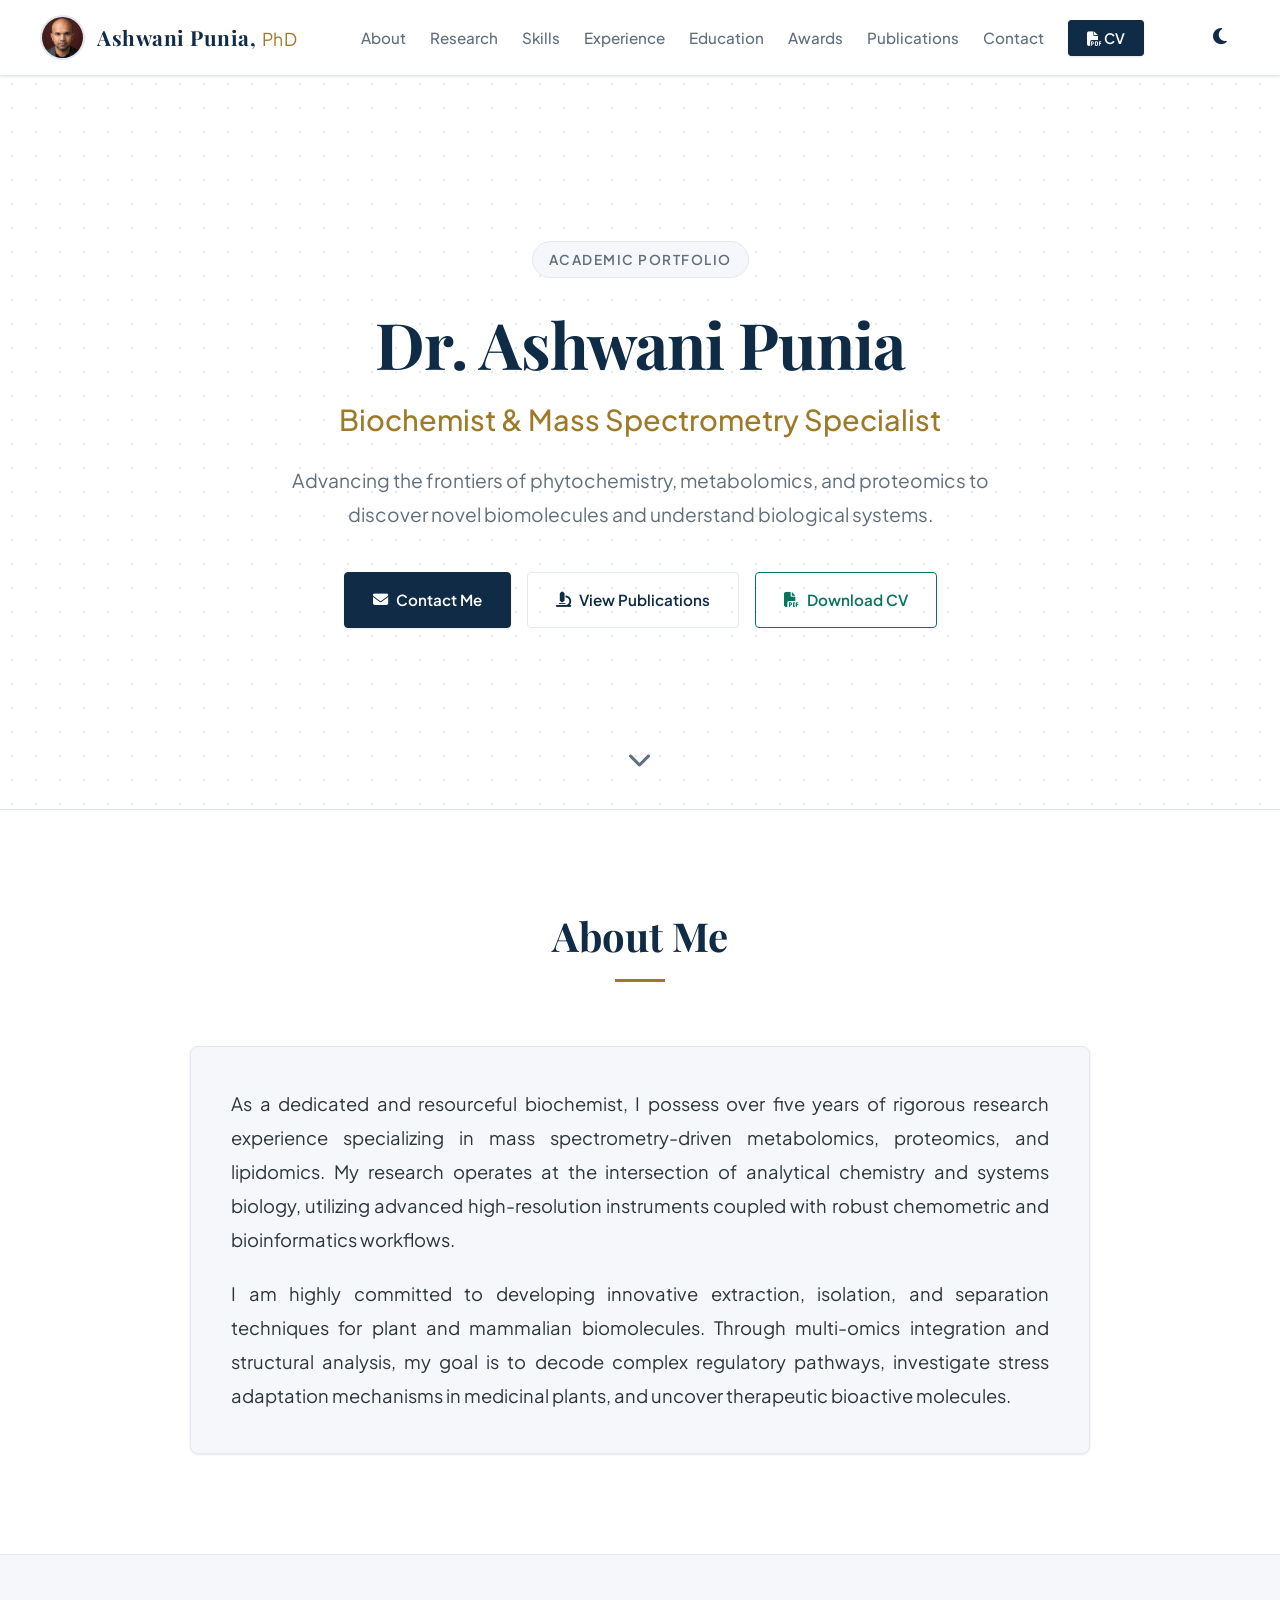
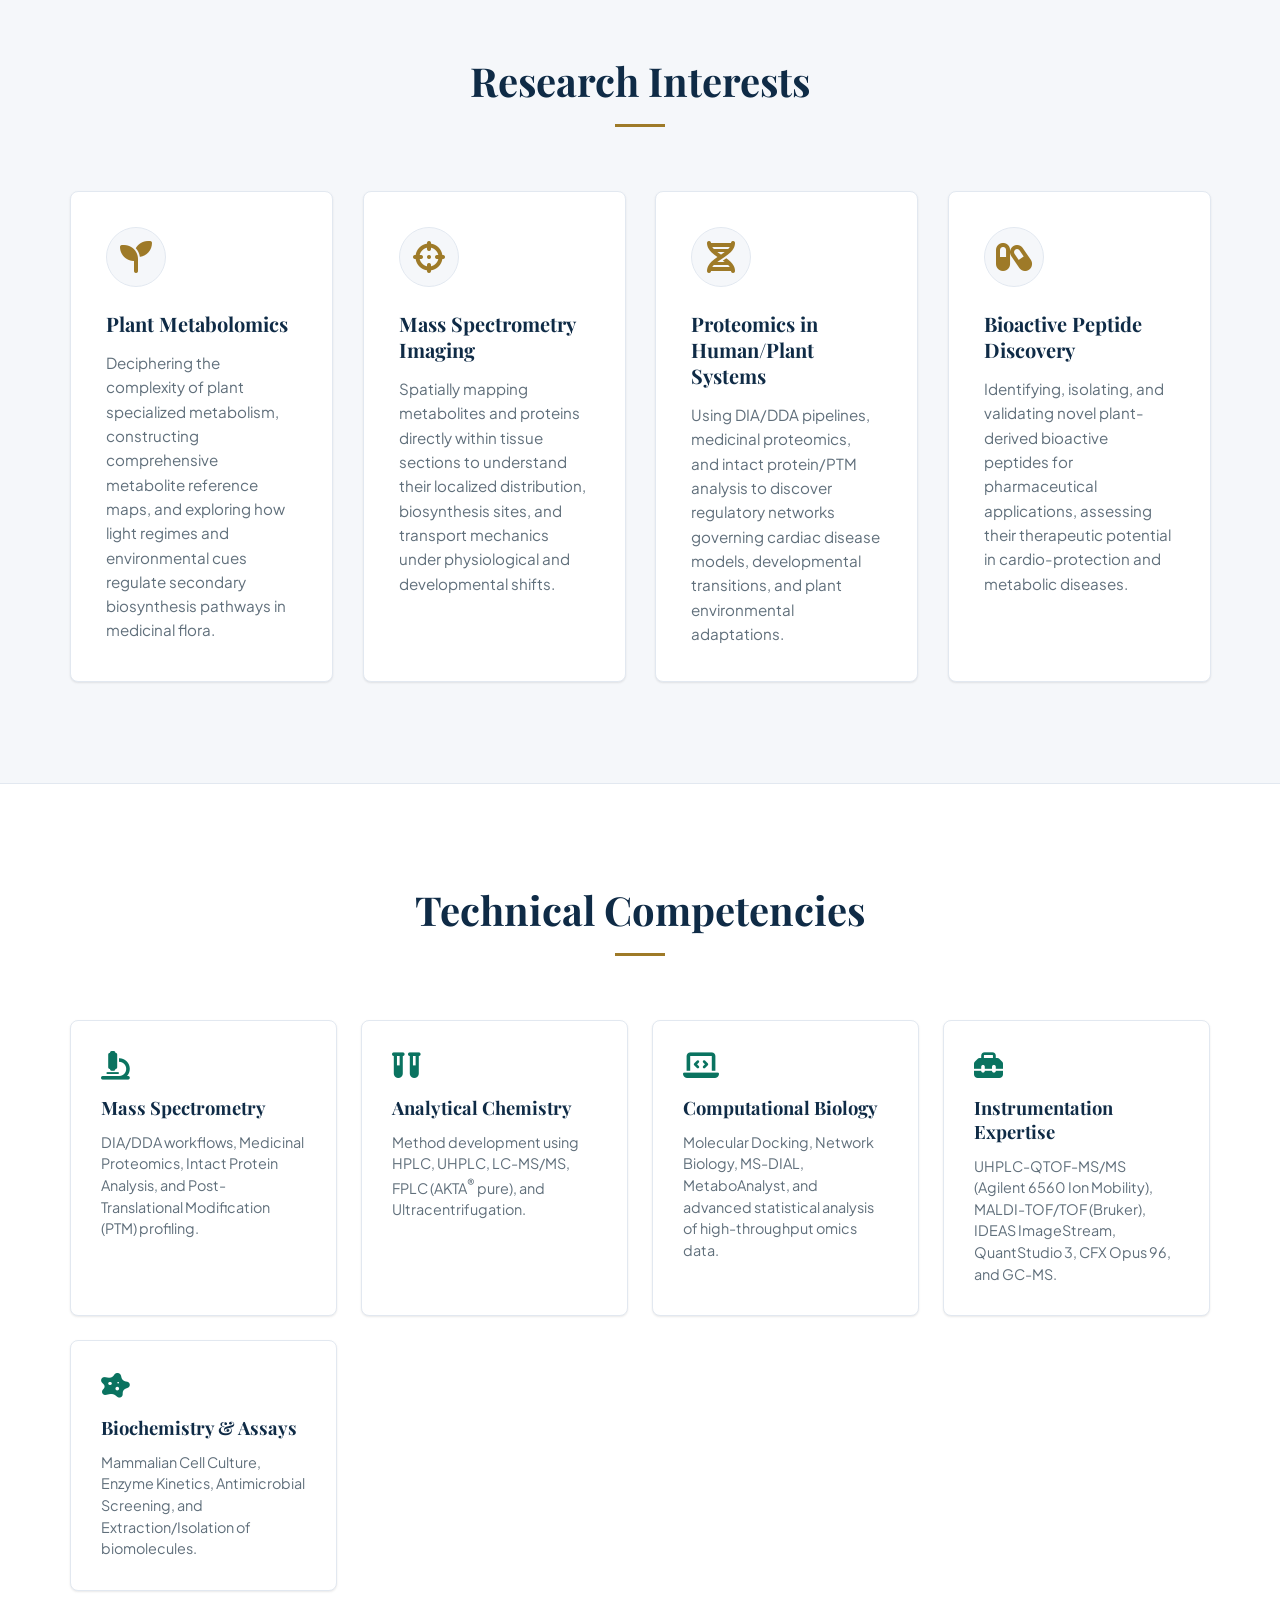
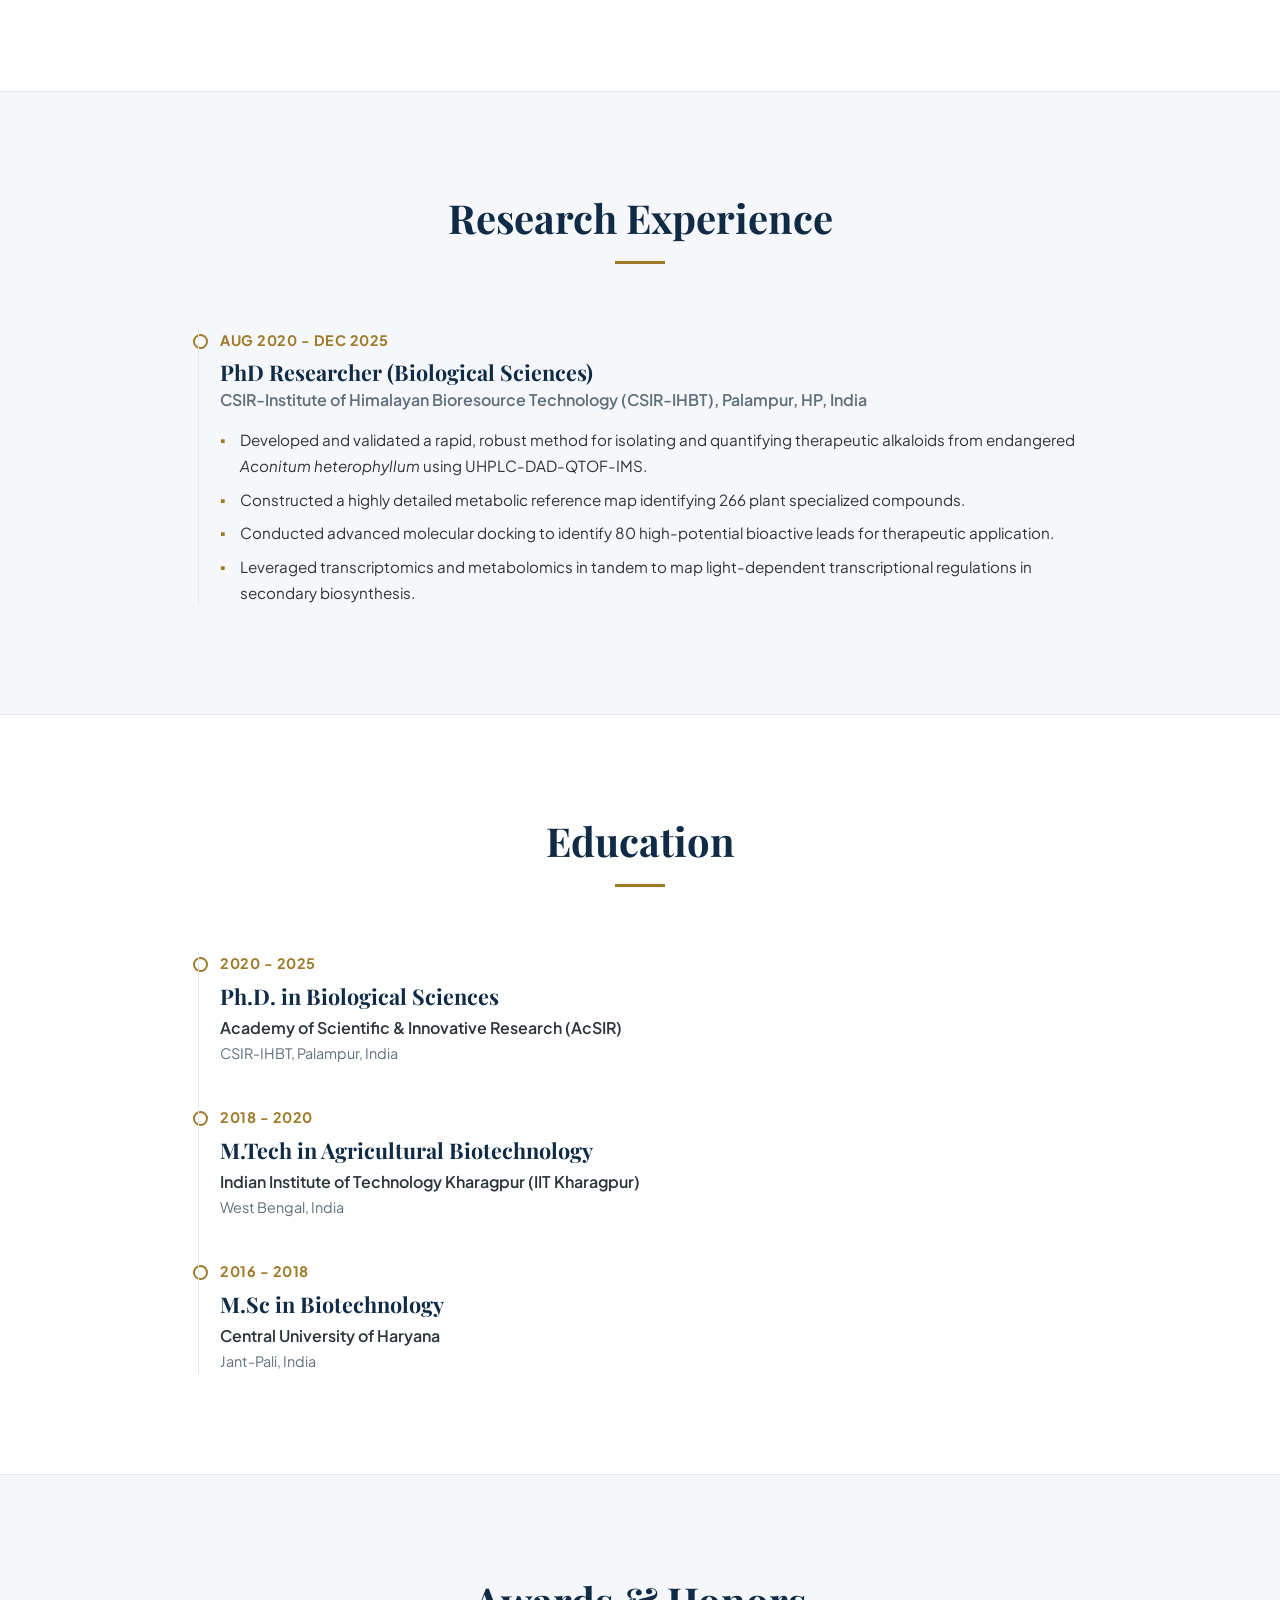
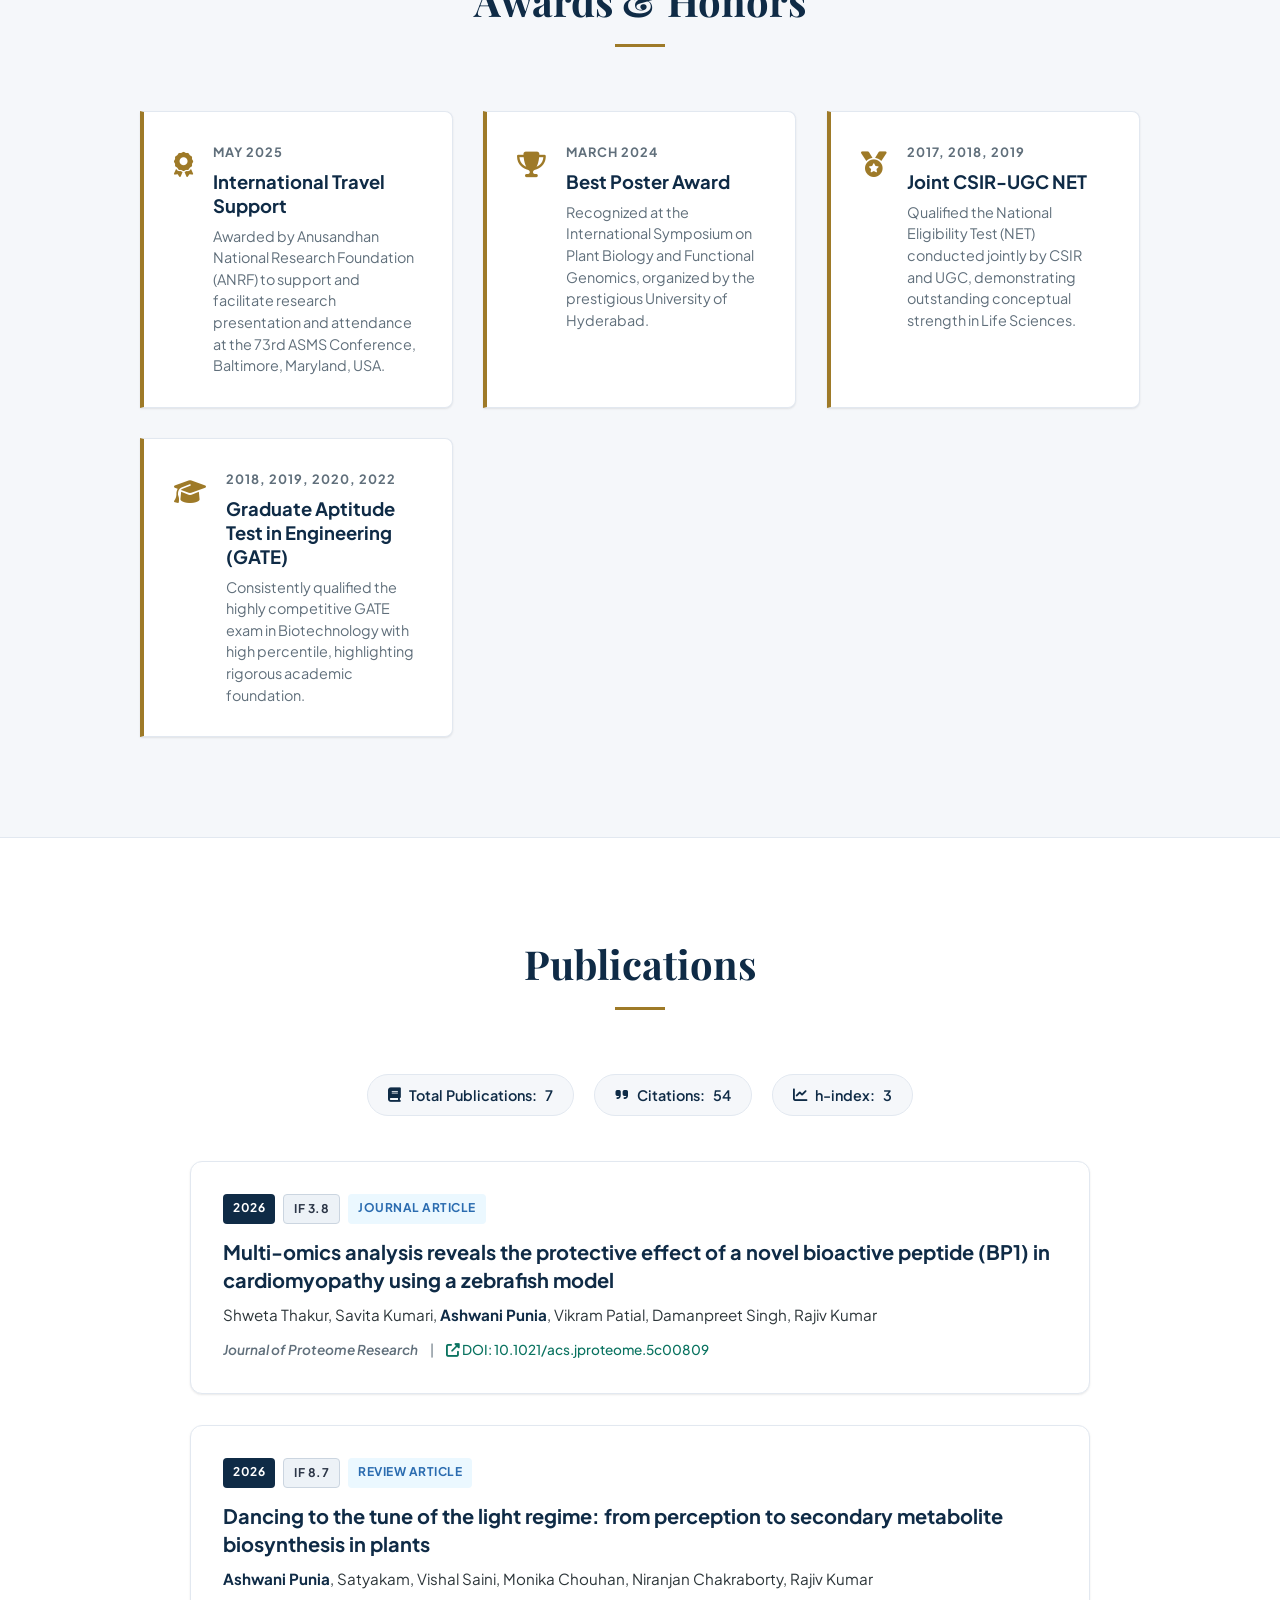
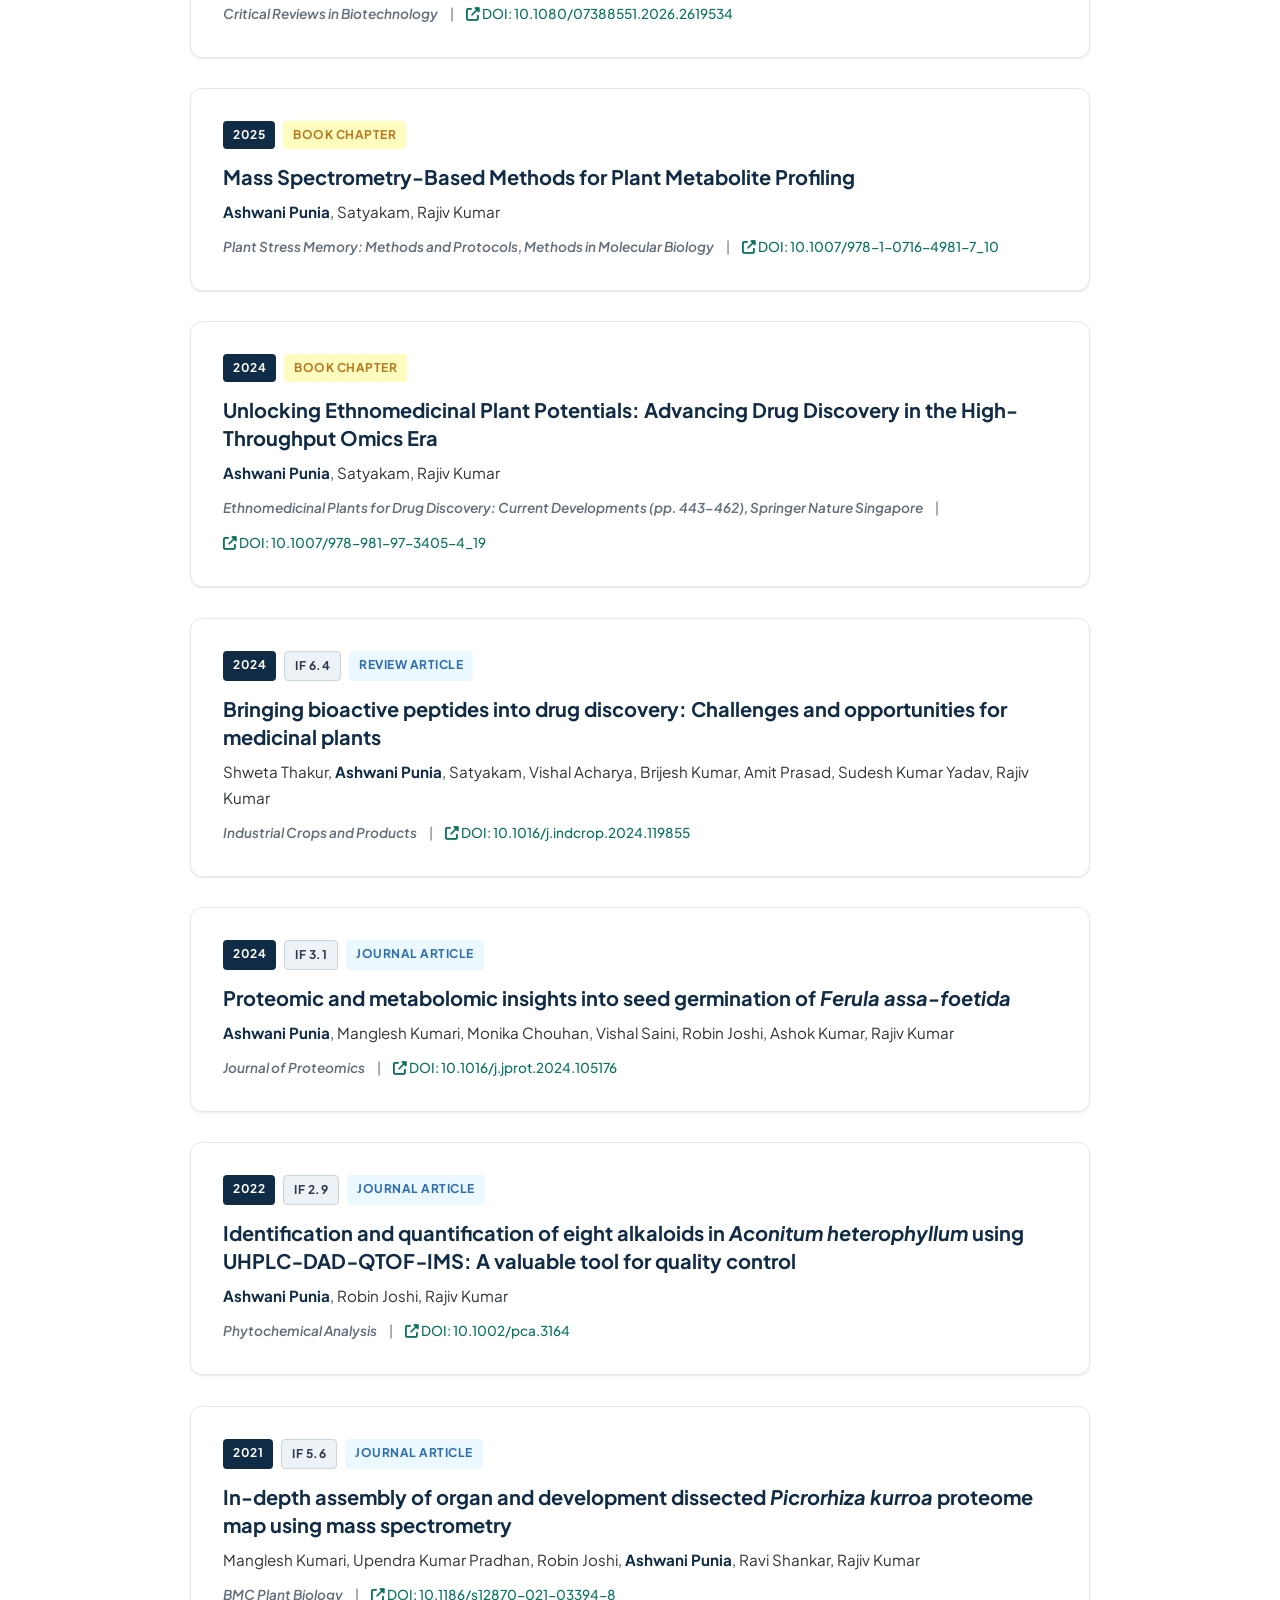
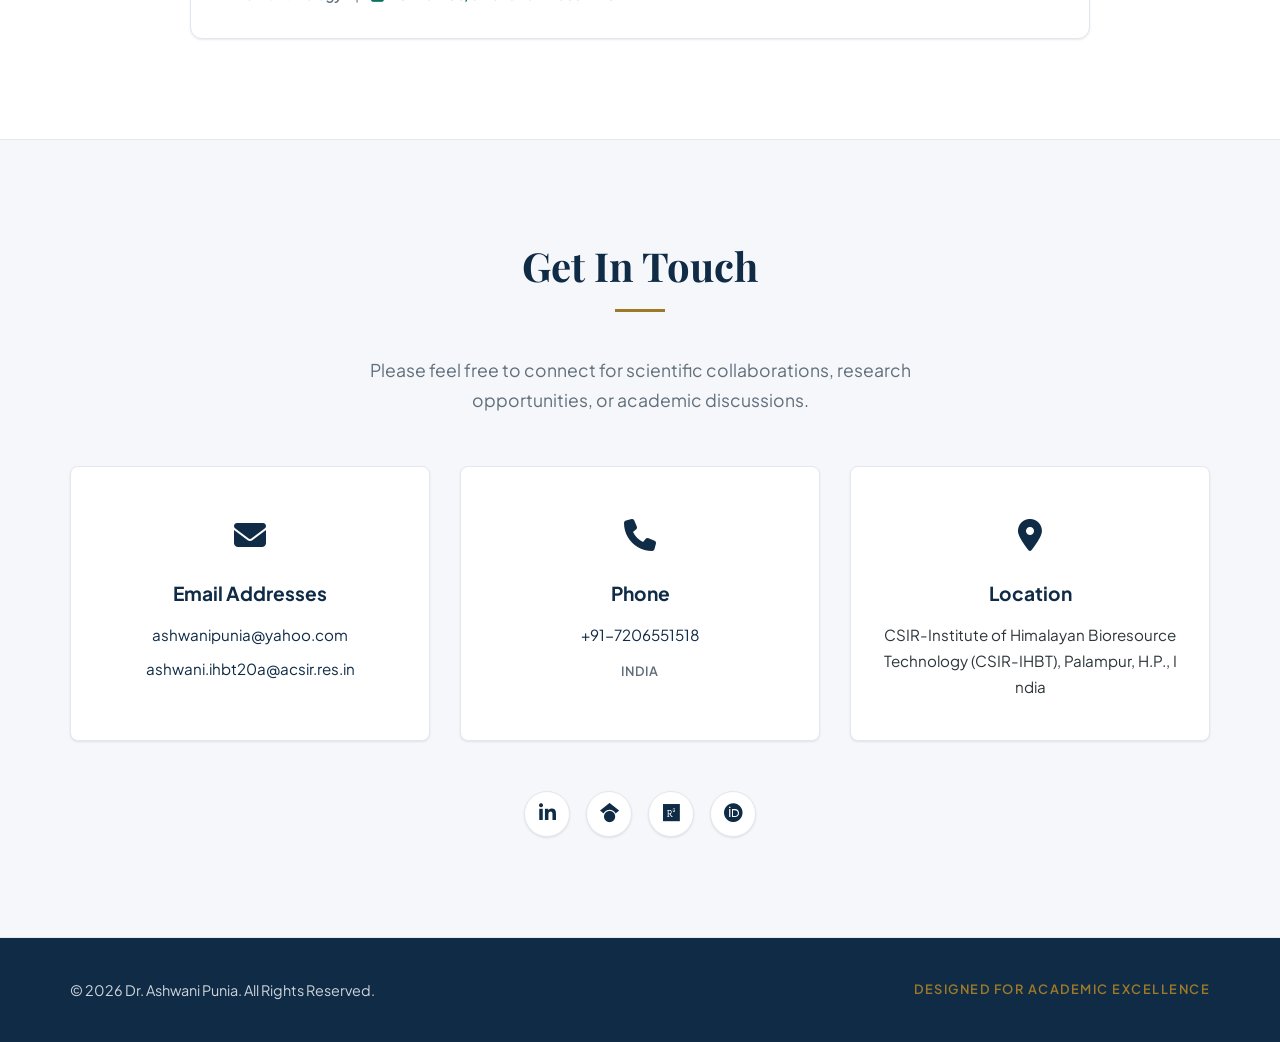
==== commit 843fcb72: "Add files via upload" ====
--- a/index.html
+++ b/index.html
@@ -25,6 +25,14 @@
 </head>
 <body>
 
+    <!-- Background Google Antigravity Blobs -->
+    <div class="blob-container" aria-hidden="true">
+        <div class="blob blob-blue"></div>
+        <div class="blob blob-red"></div>
+        <div class="blob blob-yellow"></div>
+        <div class="blob blob-green"></div>
+    </div>
+
     <!-- Header / Navigation -->
     <nav id="navbar">
         <div class="nav-container">
@@ -352,7 +360,7 @@
                     <div class="pub-badges">
                         <span class="pub-badge year-badge">2024</span>
                         <span class="pub-badge if-badge">IF 6.4</span>
-                        <span class="pub-badge type-badge">Journal Article</span>
+                        <span class="pub-badge type-badge">Review Article</span>
                     </div>
                     <h3 class="pub-title">
                         <a href="https://www.sciencedirect.com/science/article/abs/pii/S0926669024018326" target="_blank">
--- a/style.css
+++ b/style.css
@@ -72,6 +72,65 @@
     -webkit-font-smoothing: antialiased;
     -moz-osx-font-smoothing: grayscale;
     transition: background-color 0.4s ease, color 0.4s ease;
+    overflow-x: hidden;
+}
+
+/* Antigravity Google Background Blobs ------------------------------------- */
+.blob-container {
+    position: fixed;
+    top: 0;
+    left: 0;
+    width: 100vw;
+    height: 100vh;
+    pointer-events: none;
+    z-index: 0;
+    overflow: hidden;
+}
+
+.blob {
+    position: absolute;
+    border-radius: 50%;
+    filter: blur(80px);
+    opacity: 0.28;
+    will-change: transform;
+    transition: opacity 0.5s ease;
+}
+
+[data-theme="dark"] .blob {
+    opacity: 0.38;
+    filter: blur(90px);
+}
+
+.blob-blue {
+    width: 450px;
+    height: 450px;
+    background: radial-gradient(circle, rgba(66, 133, 244, 0.95) 0%, rgba(66, 133, 244, 0.2) 70%, transparent 100%);
+    top: 5%;
+    left: 10%;
+}
+
+.blob-red {
+    width: 400px;
+    height: 400px;
+    background: radial-gradient(circle, rgba(234, 67, 53, 0.9) 0%, rgba(234, 67, 53, 0.2) 70%, transparent 100%);
+    top: 45%;
+    right: 8%;
+}
+
+.blob-yellow {
+    width: 420px;
+    height: 420px;
+    background: radial-gradient(circle, rgba(251, 188, 5, 0.9) 0%, rgba(251, 188, 5, 0.2) 70%, transparent 100%);
+    bottom: 10%;
+    left: 20%;
+}
+
+.blob-green {
+    width: 380px;
+    height: 380px;
+    background: radial-gradient(circle, rgba(52, 168, 83, 0.9) 0%, rgba(52, 168, 83, 0.2) 70%, transparent 100%);
+    top: 25%;
+    right: 35%;
 }
 
 html {
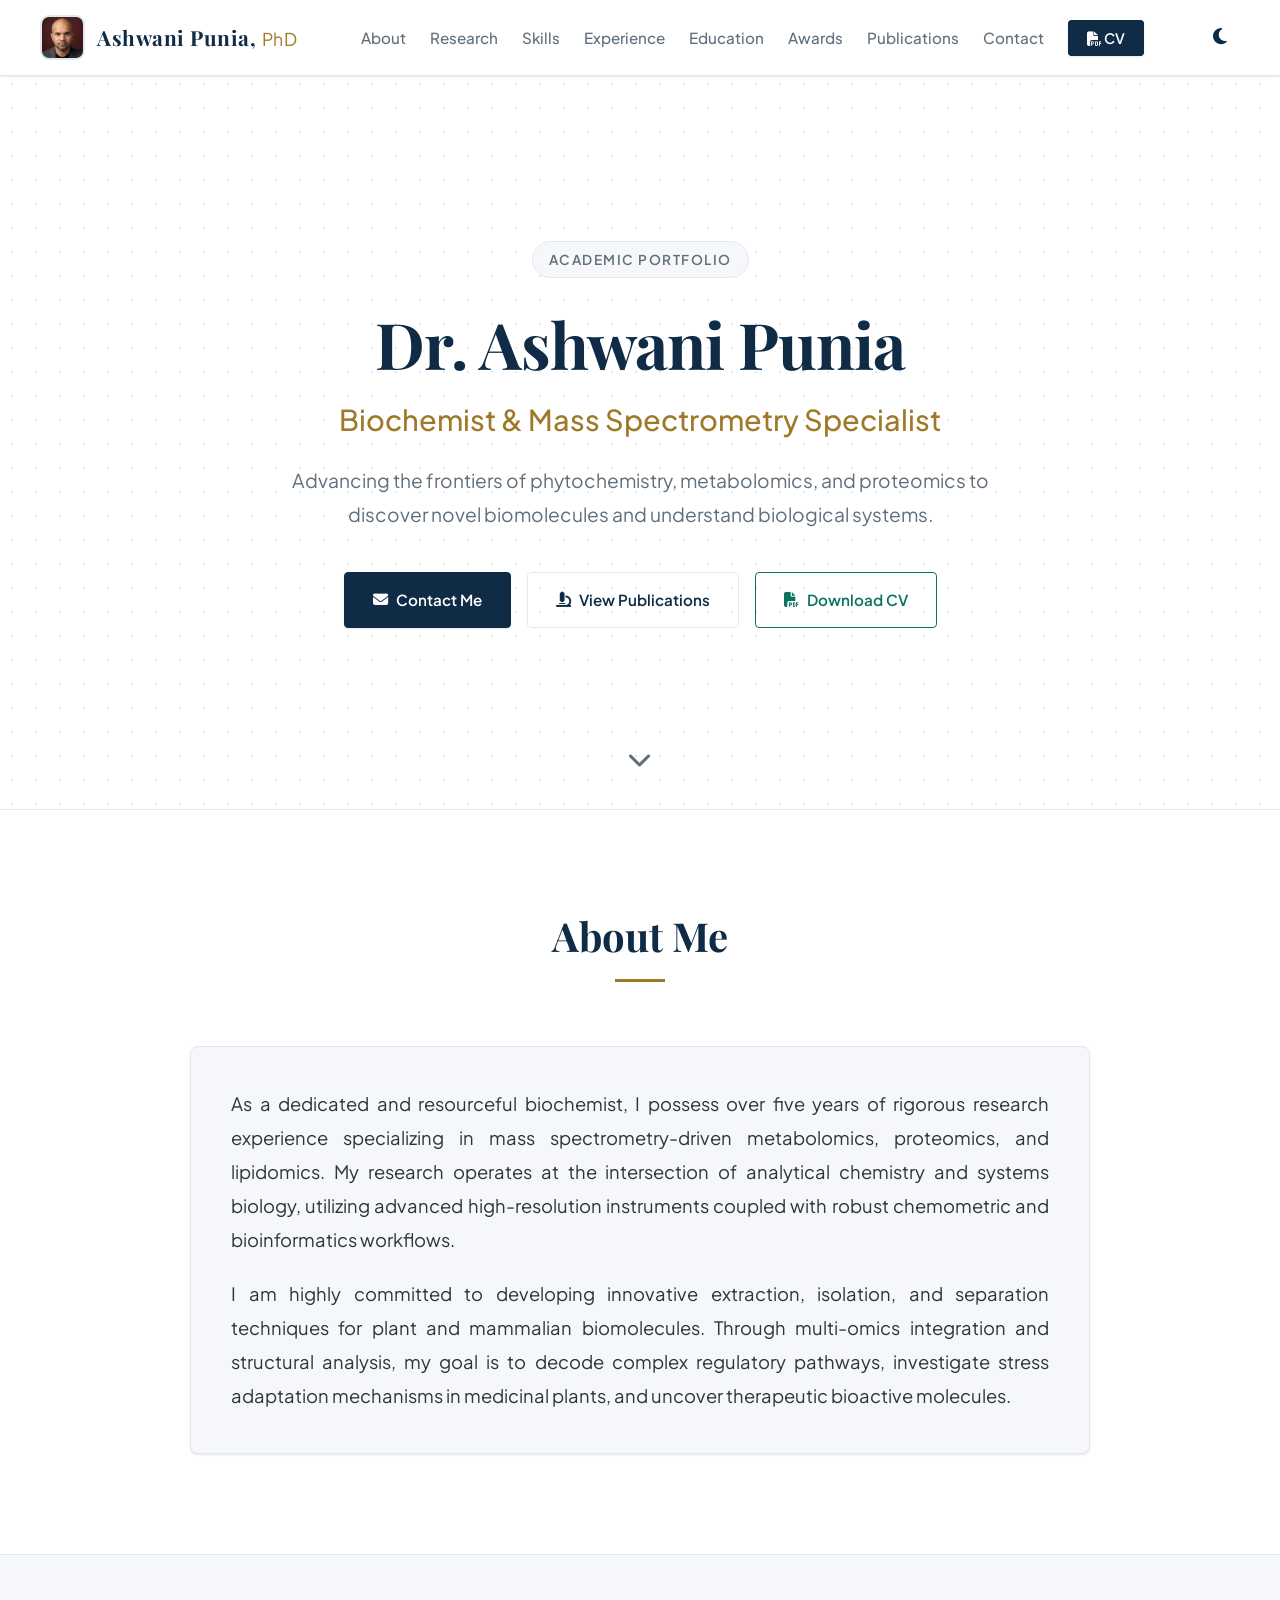
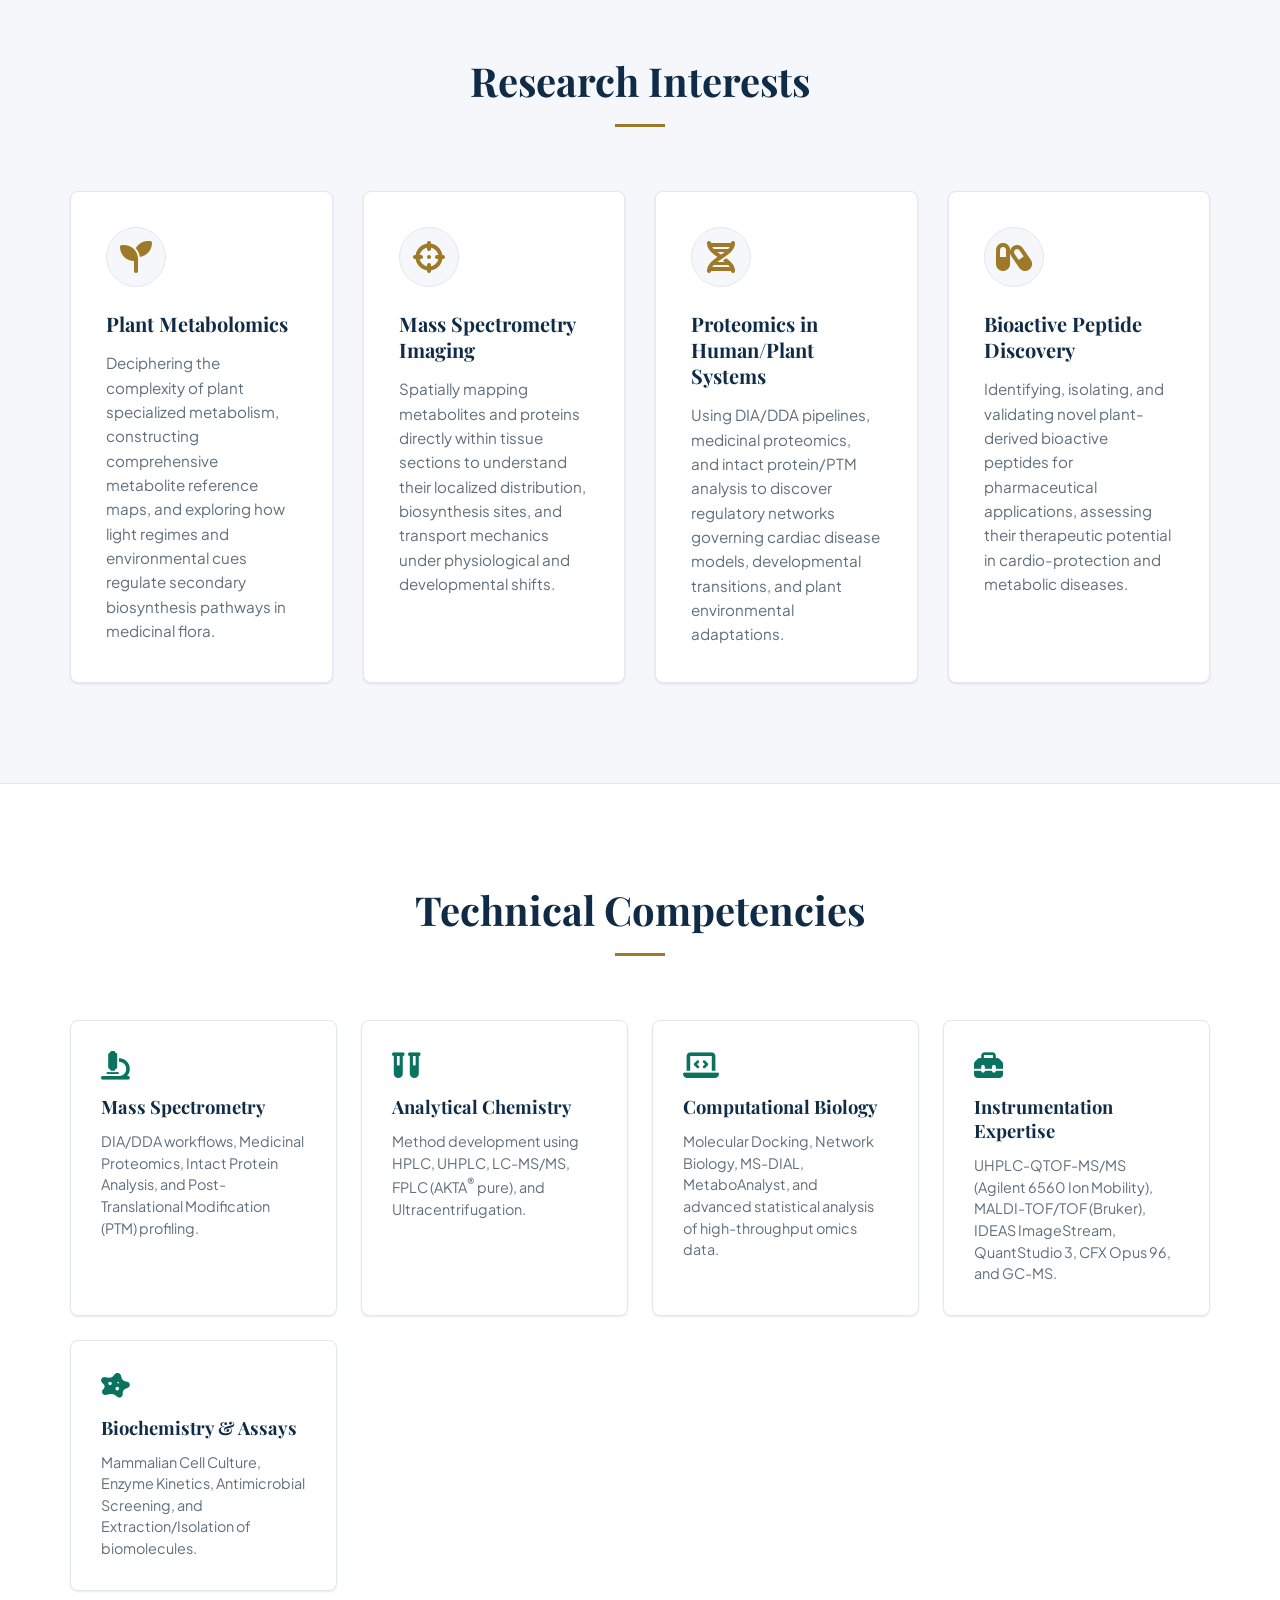
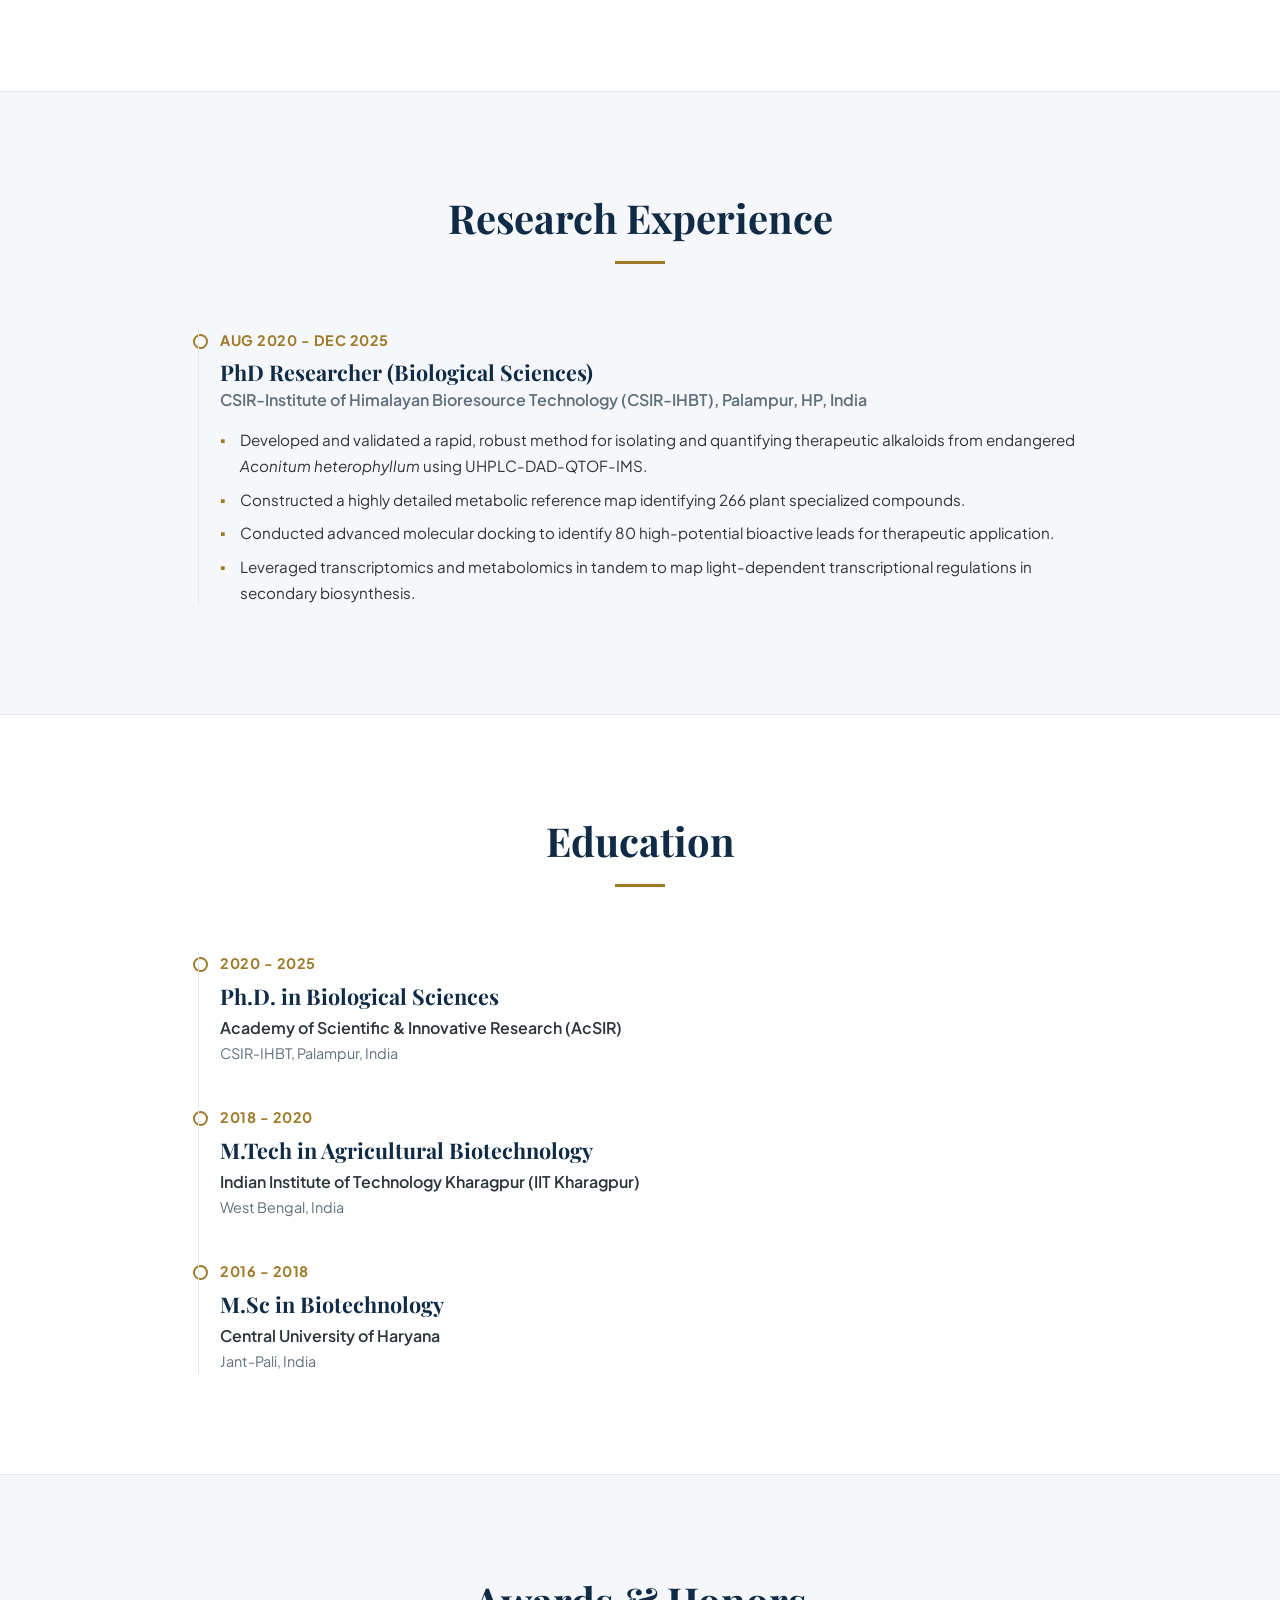
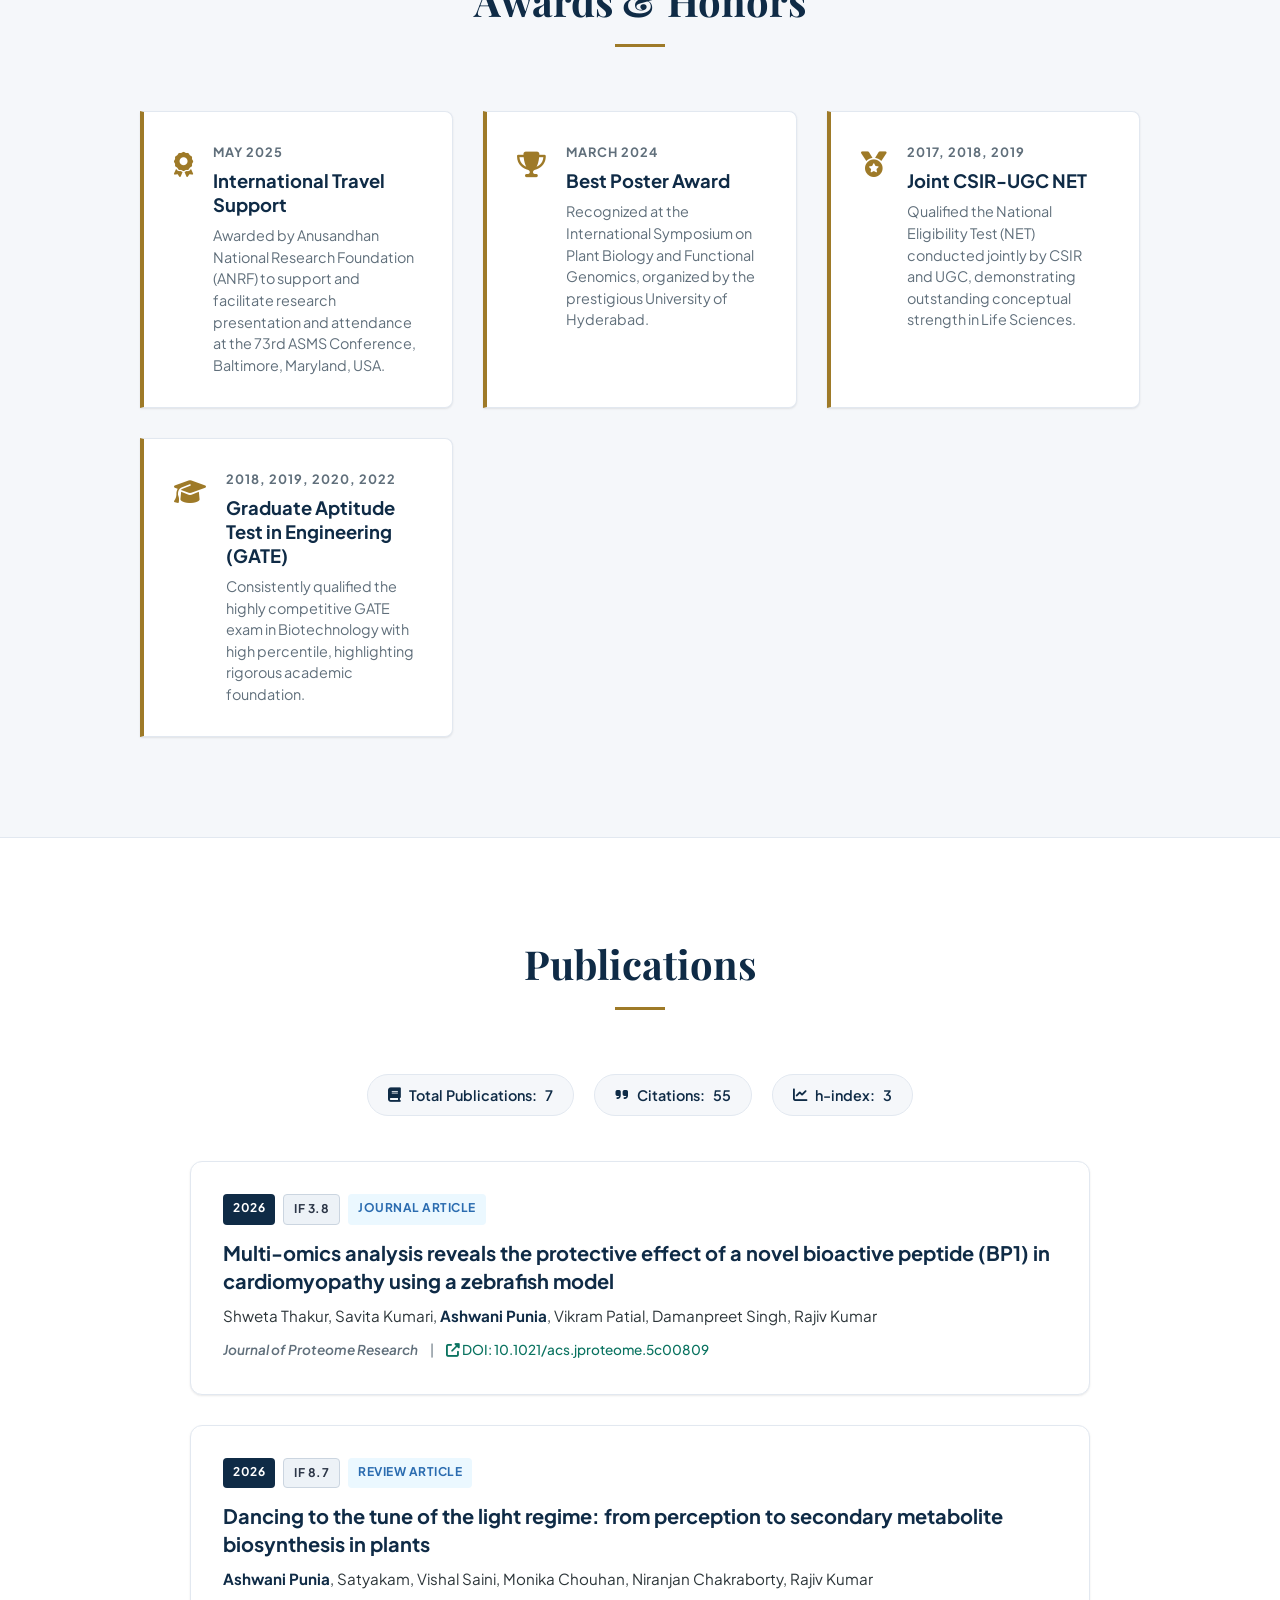
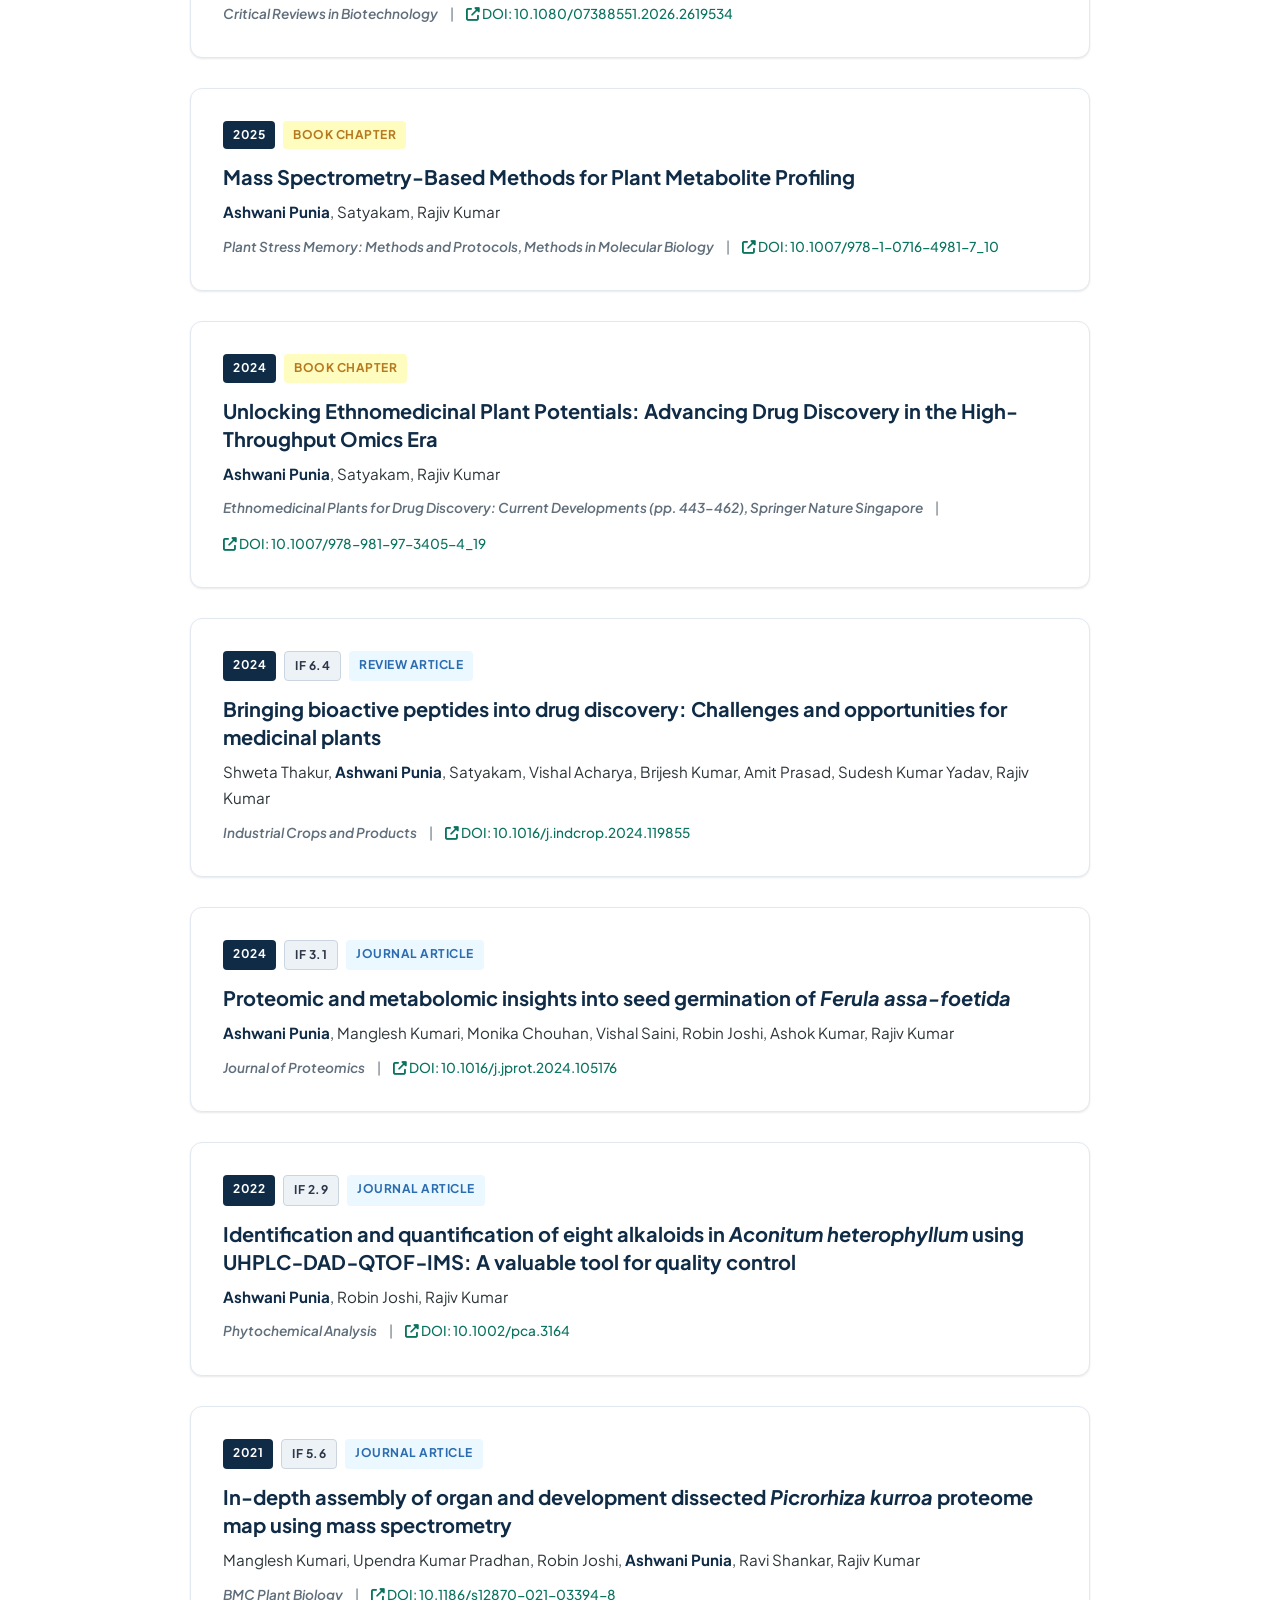
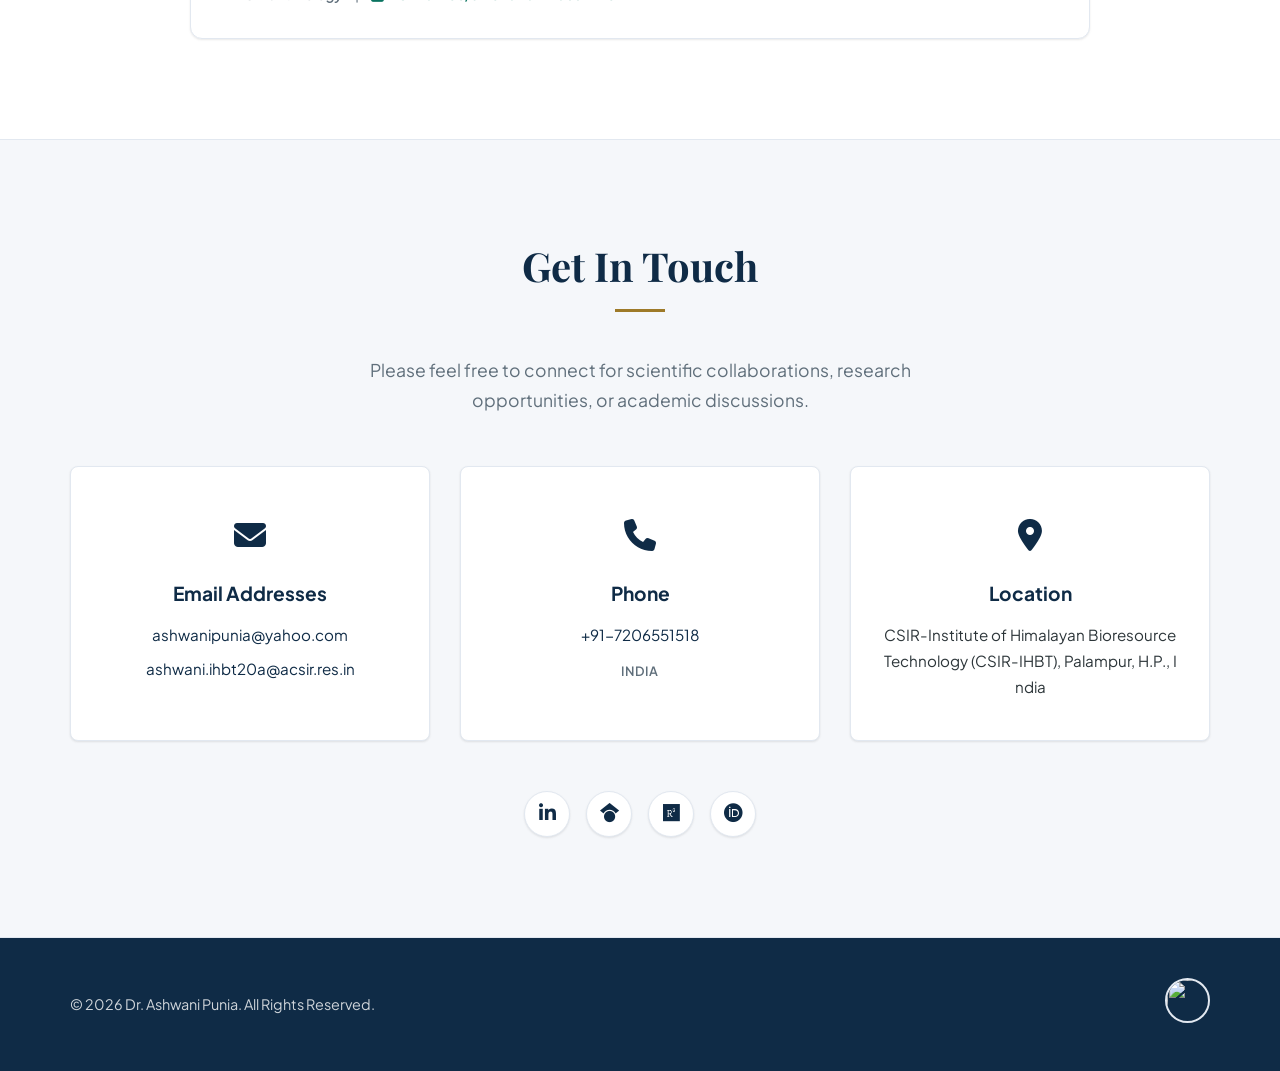
==== commit de0c9031: "Modify logo dimensions and update CV links Updated image size and border radius for logo, changed CV" ====
--- a/index.html
+++ b/index.html
@@ -38,7 +38,7 @@
         <div class="nav-container">
             <h1 class="logo">
                 <a href="https://ashwanipunia.github.io/portfolio/">
-                    <img src="FACE.png" width="70" height="70" style="border-radius: 50%; vertical-align: middle;" alt="Ashwani Punia" class="logo-img">
+                    <img src="FACE.png" width="80" height="80" style="border-radius: 20%; vertical-align: middle;" alt="Ashwani Punia" class="logo-img">
                 </a>
                 <span class="logo-text">Ashwani Punia, <span class="logo-sub">PhD</span></span>
             </h1>
@@ -51,7 +51,7 @@
                 <li><a href="#awards">Awards</a></li>
                 <li><a href="#publications">Publications</a></li>
                 <li><a href="#contact">Contact</a></li>
-                <li><a href="https://github.com/ashwanipunia/portfolio/blob/main/Ashwani_Punia_CV.pdf" target="Ashwani_Punia_CV.pdf" class="nav-cv-btn"><i class="fas fa-file-pdf"></i> CV</a></li>
+                <li><a href="Ashwani_Punia_CV.pdf" target="Ashwani_Punia_CV.pdf" class="nav-cv-btn"><i class="fas fa-file-pdf"></i> CV</a></li>
             </ul>
             <div class="hamburger">
                 <i class="fas fa-bars"></i>
@@ -73,7 +73,7 @@
             <div class="cta-buttons">
                 <a href="#contact" class="btn primary-btn"><i class="fas fa-envelope"></i> Contact Me</a>
                 <a href="#publications" class="btn secondary-btn"><i class="fas fa-microscope"></i> View Publications</a>
-                <a href="https://github.com/ashwanipunia/portfolio/blob/main/Ashwani_Punia_CV.pdf" target="Ashwani_Punia_CV.pdf" class="btn cv-btn"><i class="fas fa-file-pdf"></i> Download CV</a>
+                <a href="Ashwani_Punia_CV.pdf" target="Ashwani_Punia_CV.pdf" class="btn cv-btn"><i class="fas fa-file-pdf"></i> Download CV</a>
             </div>
         </div>
         <div class="scroll-indicator">
@@ -271,7 +271,7 @@
             <h2 class="section-title">Publications</h2>
             <p class="publications-summary">
                 <span class="stat-badge"><i class="fas fa-book"></i> Total Publications: <span class="stat-count" data-target="8">0</span></span>
-                <span class="stat-badge"><i class="fas fa-quote-right"></i> Citations: <span class="stat-count" data-target="59">0</span></span>
+                <span class="stat-badge"><i class="fas fa-quote-right"></i> Citations: <span class="stat-count" data-target="63">0</span></span>
                 <span class="stat-badge"><i class="fas fa-chart-line"></i> h-index: <span class="stat-count" data-target="4">0</span></span>
             </p>
             
@@ -480,7 +480,7 @@
     <footer>
         <div class="container footer-content">
             <p>&copy; 2026 Dr. Ashwani Punia. All Rights Reserved.</p>
-            <p class="footer-design">Designed for Academic Excellence</p>
+            <p class="footer-design"><img src="logo.png" width="180" height="40" class="logo-img"></p>
         </div>
     </footer>
 
--- a/style.css
+++ b/style.css
@@ -816,21 +816,6 @@
     gap: 30px;
 }
 
-/* Google Anti-Gravity Hover Physics Card Styling */
-.antigravity-hover-card {
-    transition: transform 0.2s cubic-bezier(0.16, 1, 0.3, 1), box-shadow 0.3s ease, border-color 0.3s ease;
-    transform-style: preserve-3d;
-    will-change: transform;
-}
-
-.antigravity-hover-card:hover {
-    box-shadow: 0 20px 40px rgba(15, 43, 70, 0.12);
-    border-color: var(--secondary-color);
-}
-
-[data-theme="dark"] .antigravity-hover-card:hover {
-    box-shadow: 0 20px 40px rgba(0, 0, 0, 0.4);
-}
 
 /* Ferrari Editorial Style Publication Cards */
 .publication-item {
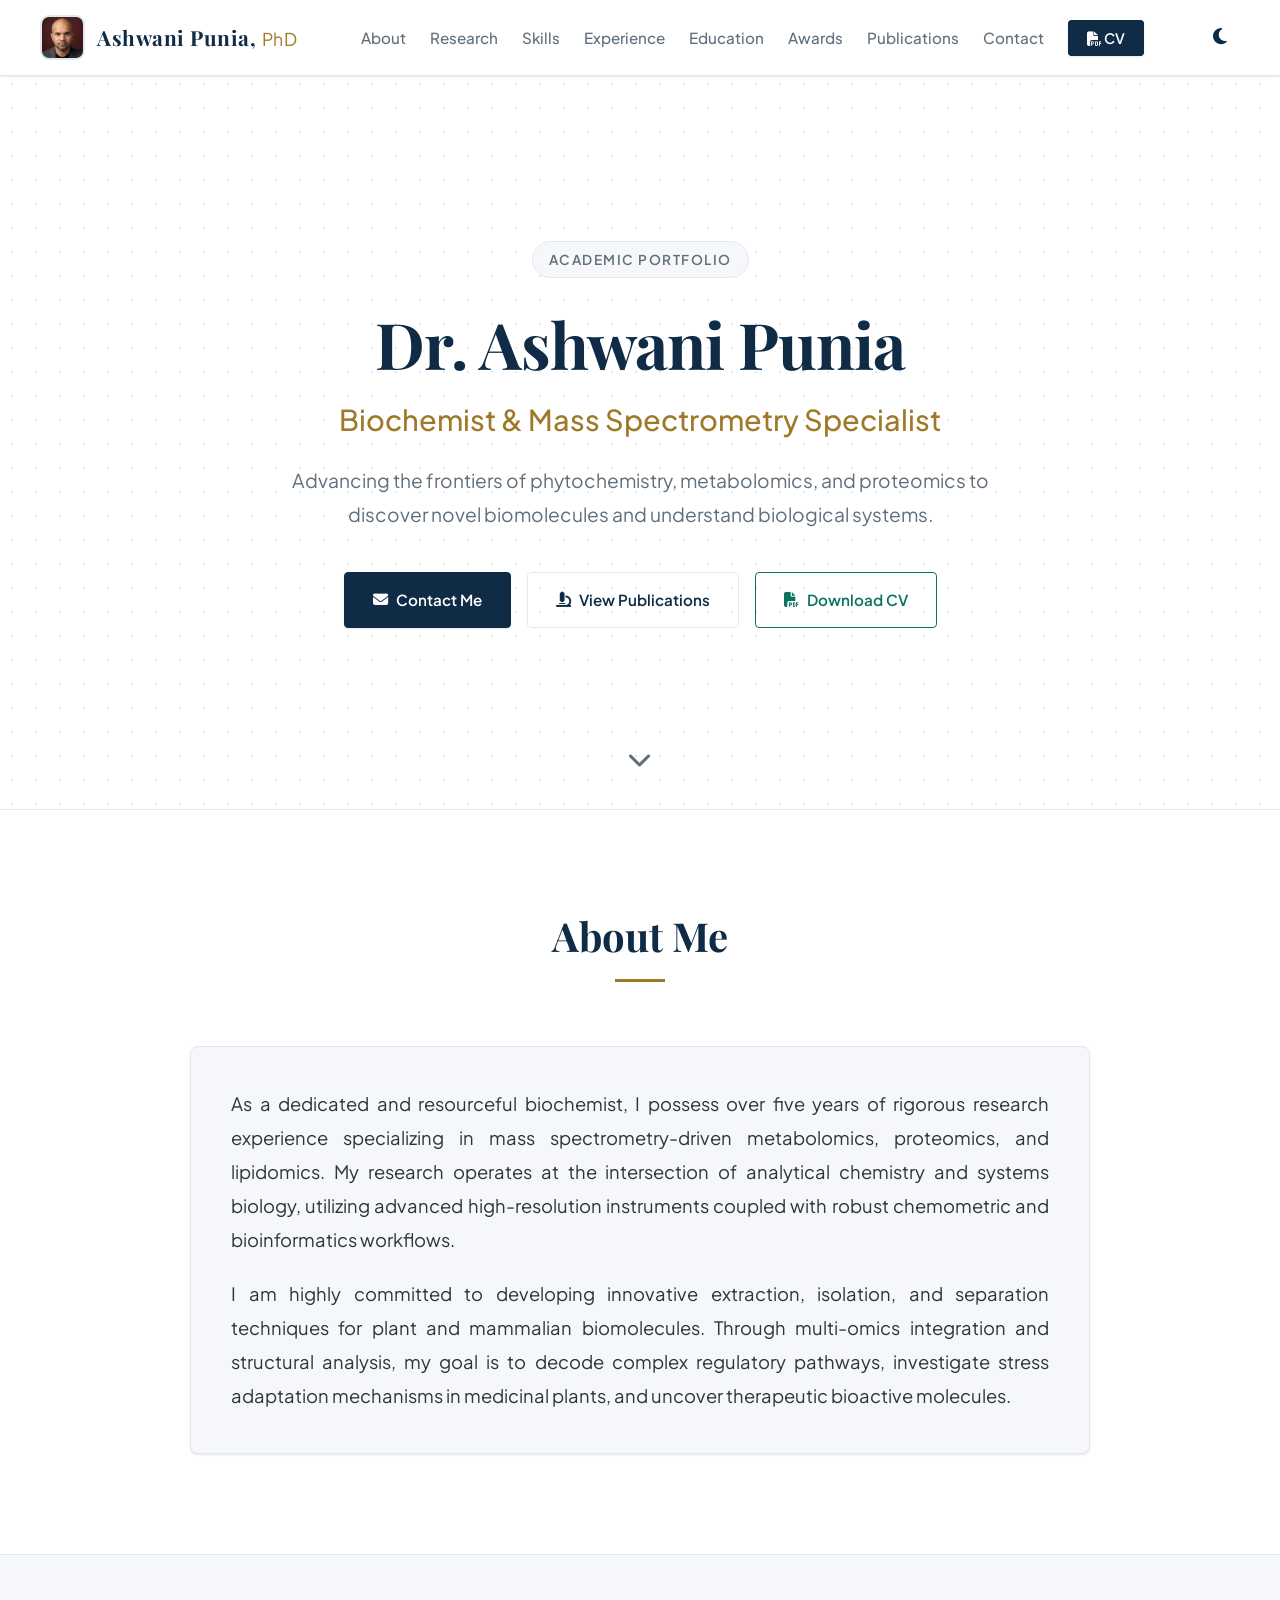
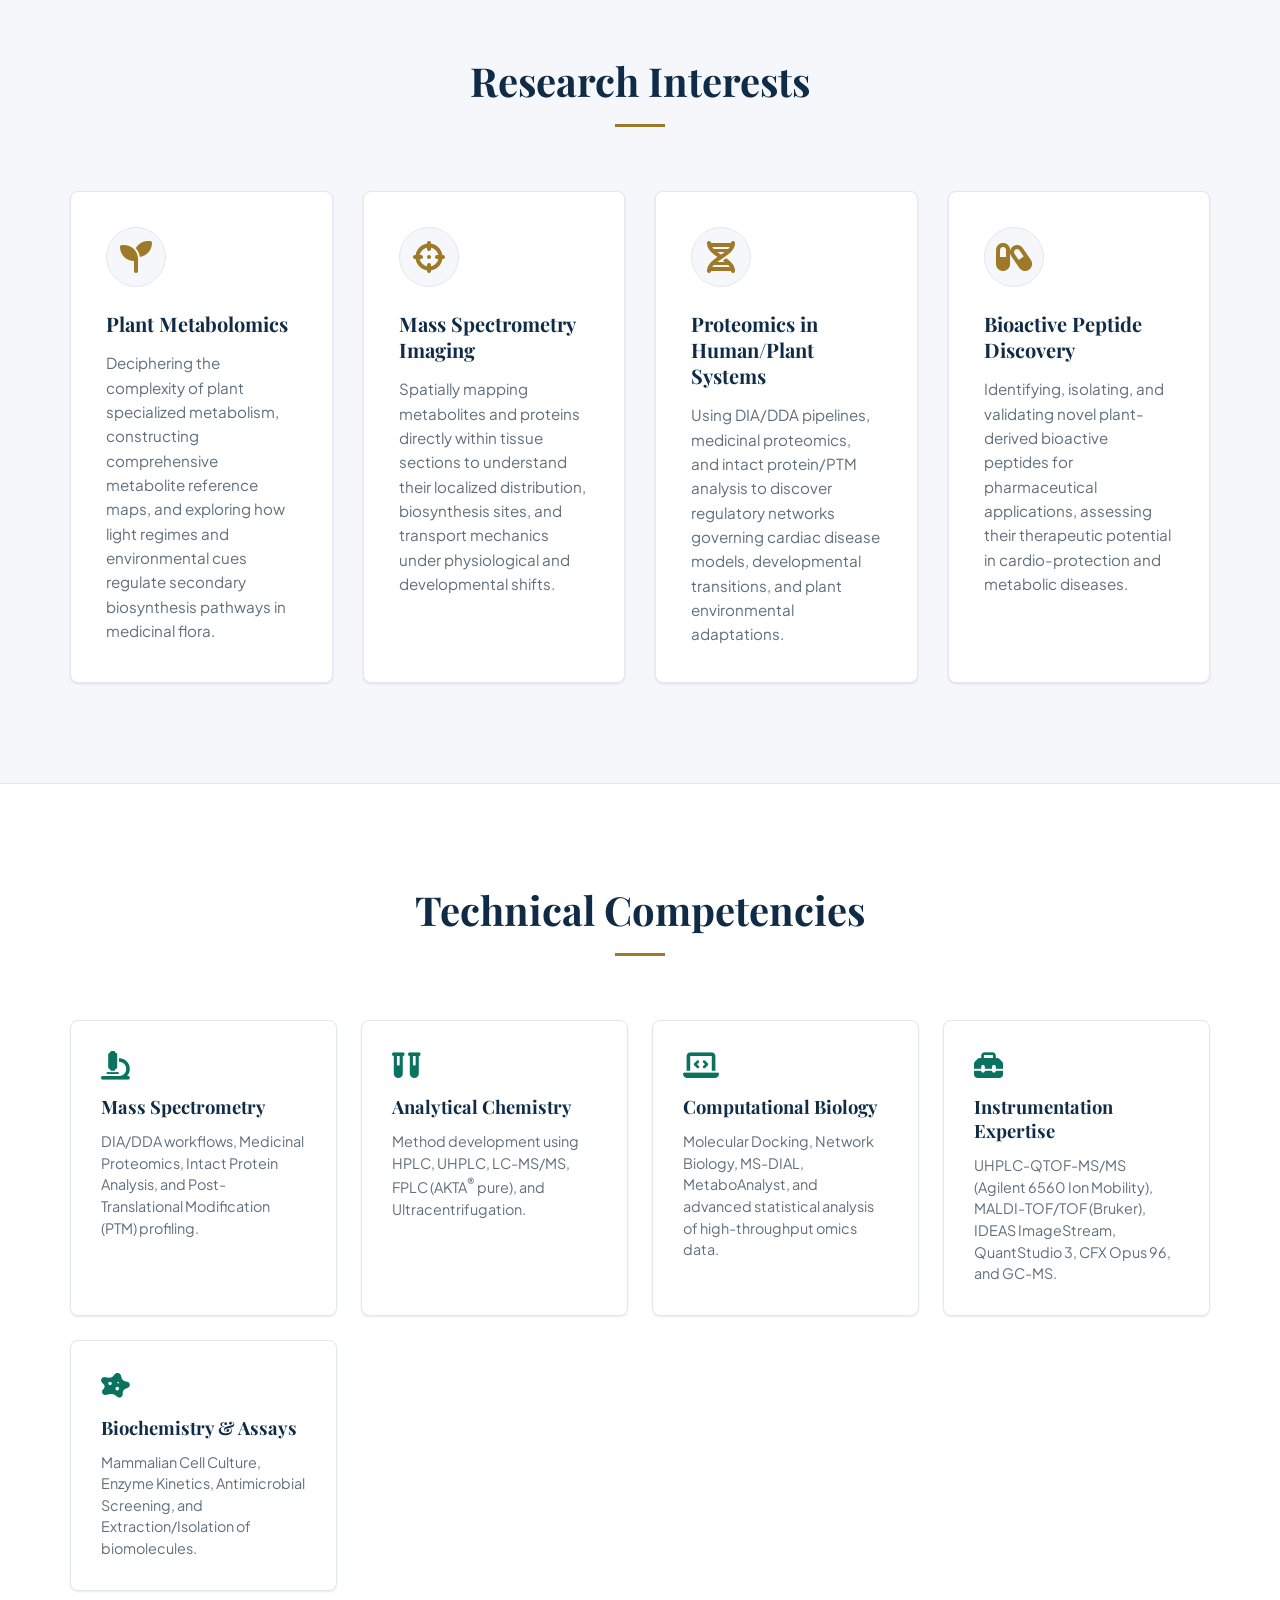
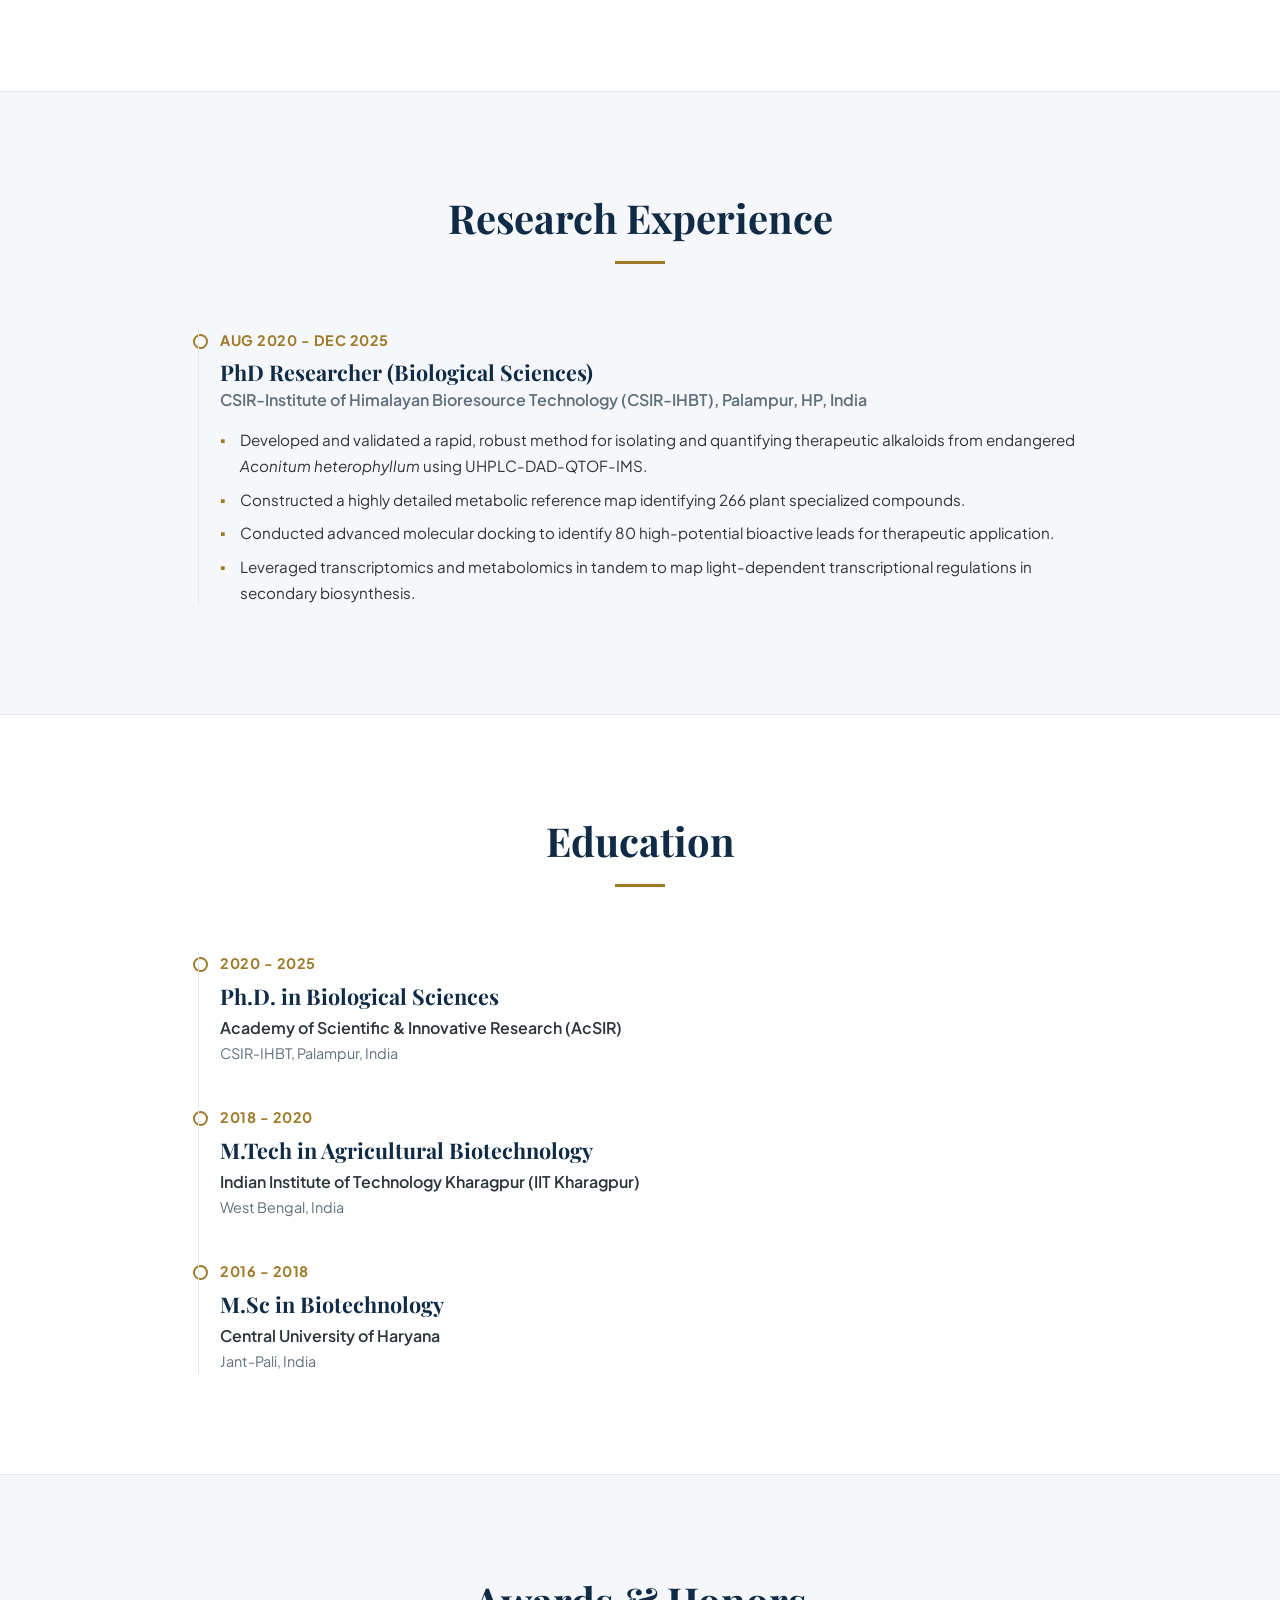
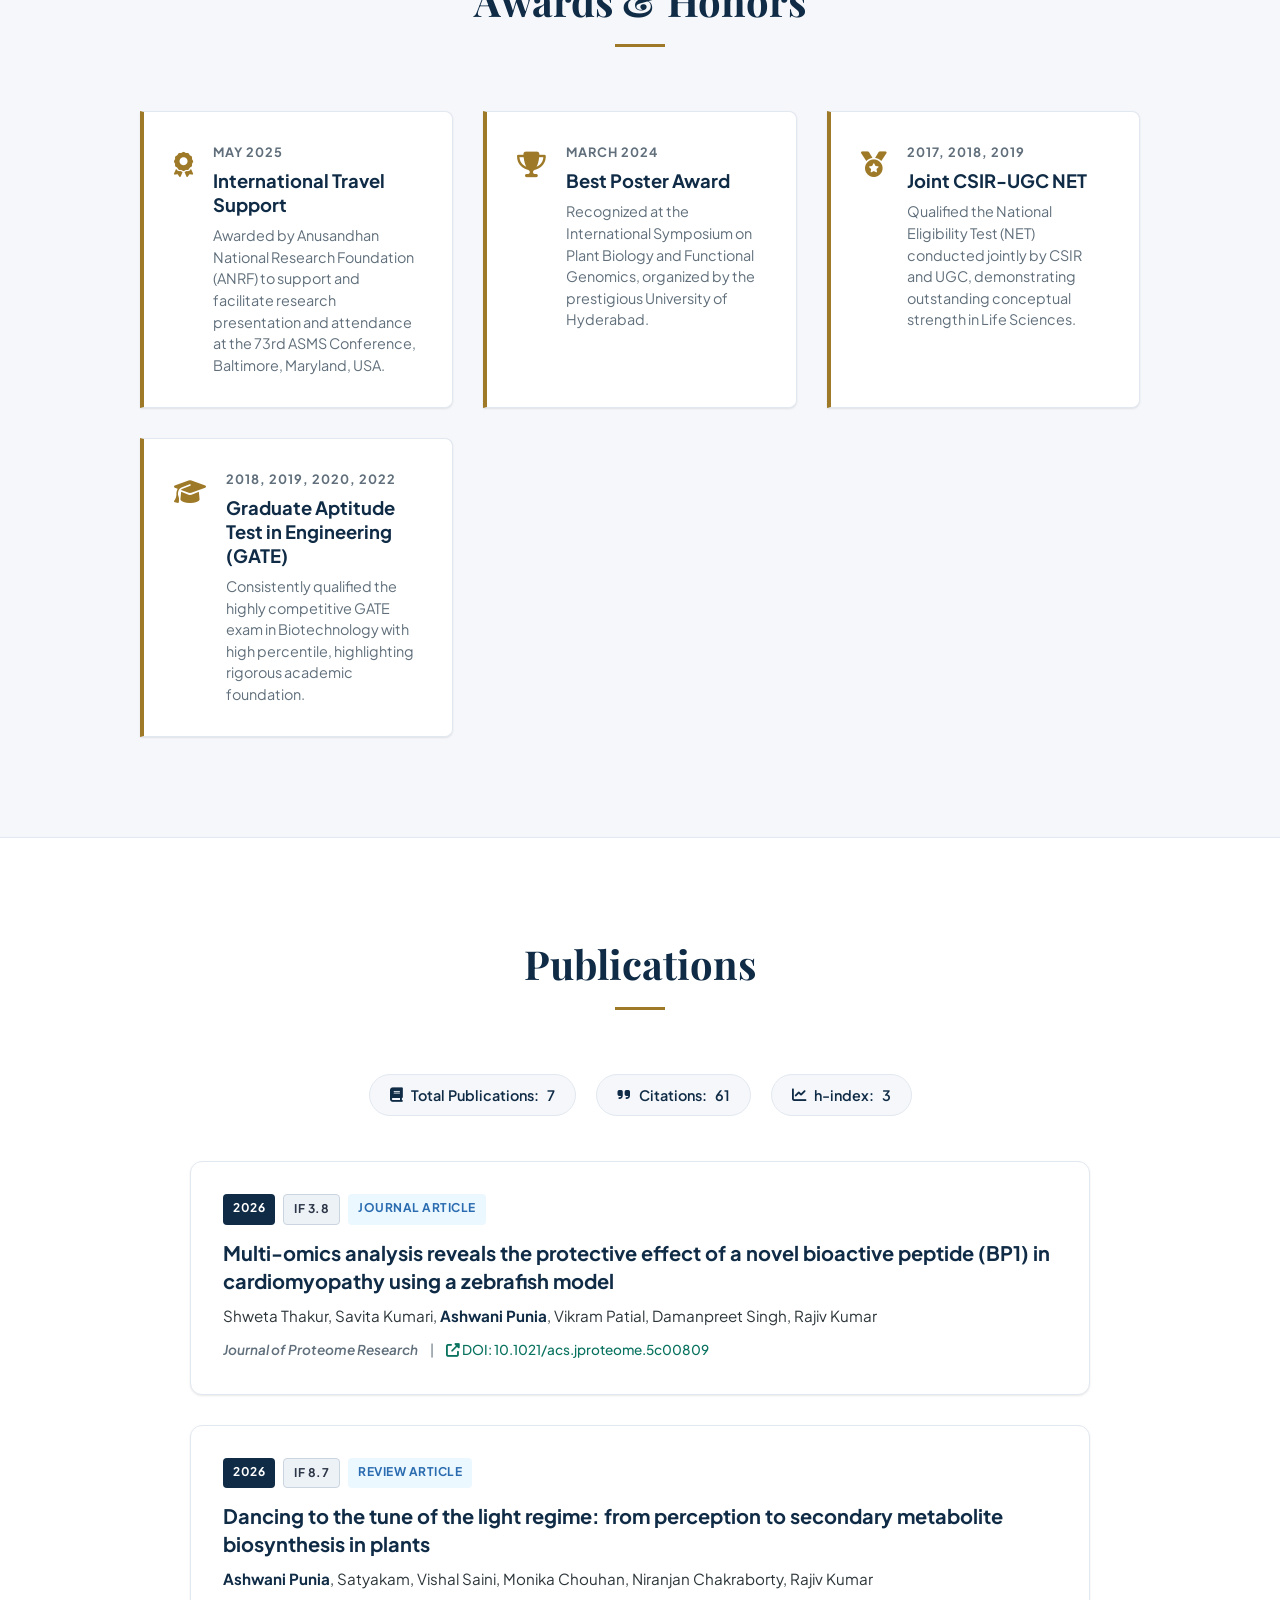
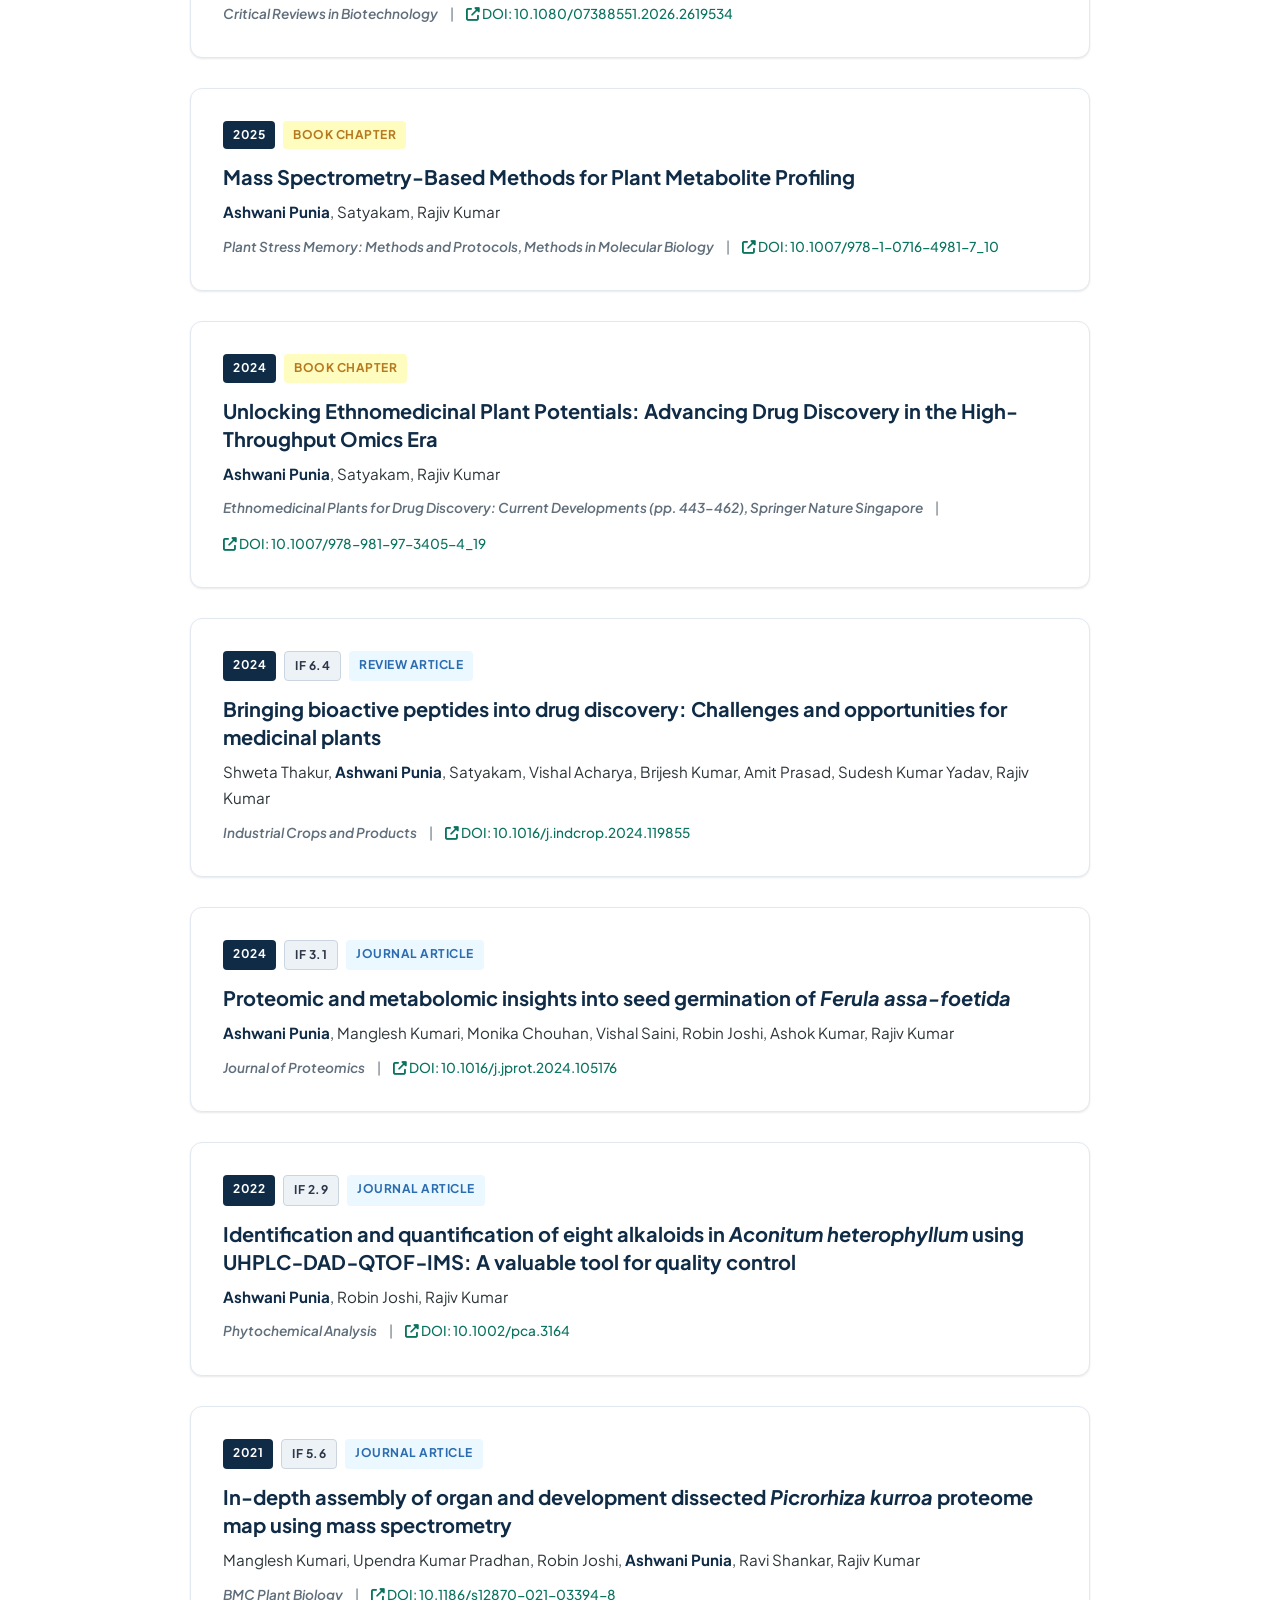
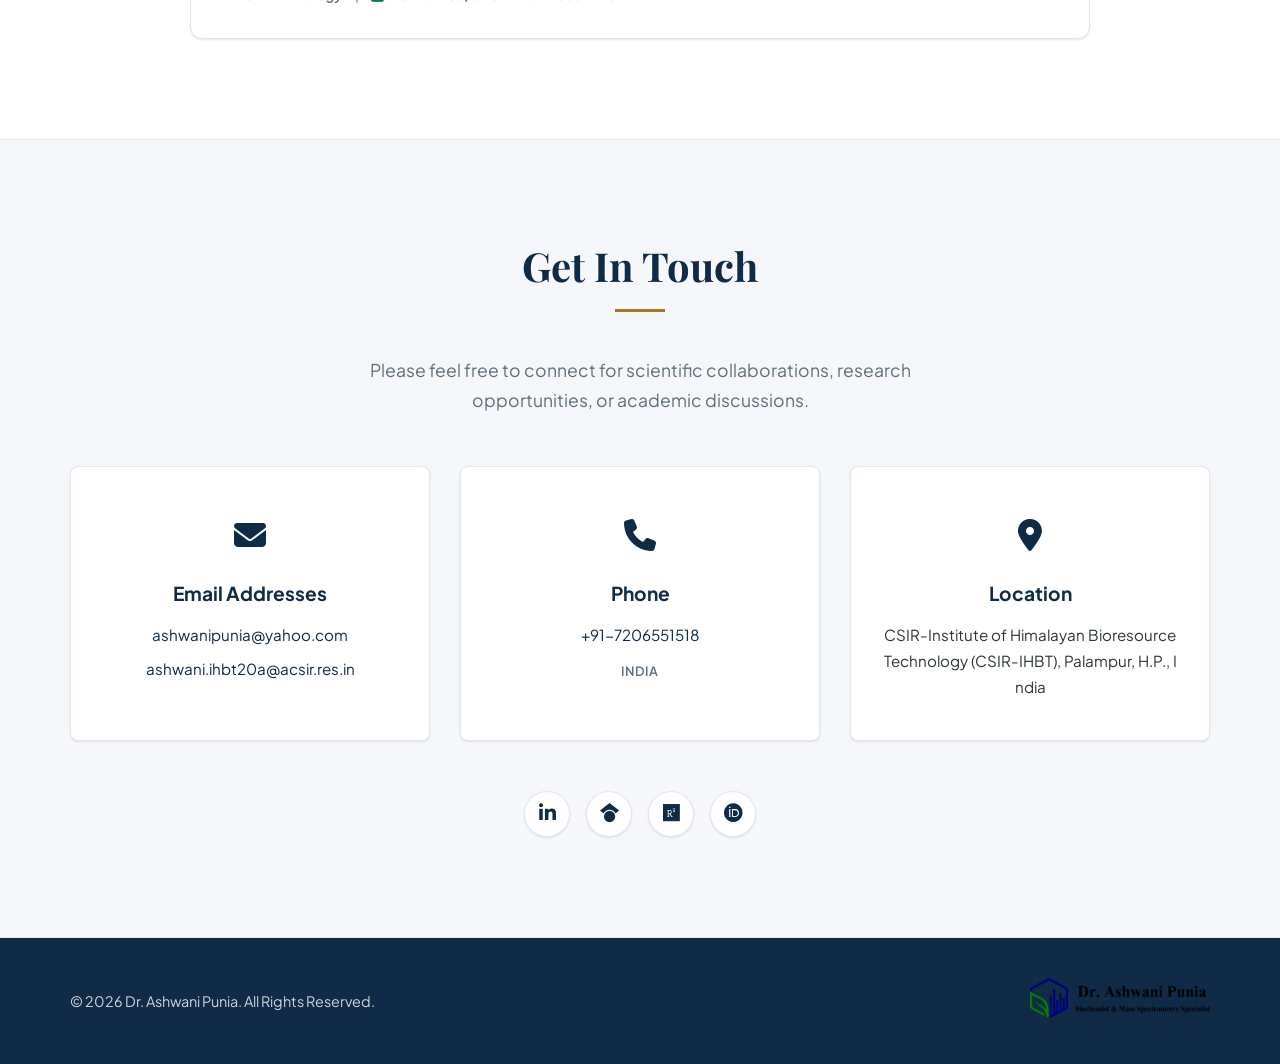
==== commit 0bd4acd4: "Fix footer design paragraph formatting" ====
--- a/index.html
+++ b/index.html
@@ -480,7 +480,7 @@
     <footer>
         <div class="container footer-content">
             <p>&copy; 2026 Dr. Ashwani Punia. All Rights Reserved.</p>
-            <p class="footer-design"><img src="logo.png" width="180" height="40" class="logo-img"></p>
+            <p class="footer-design"><img src="logo.png" width="180" height="40"></p>
         </div>
     </footer>
 
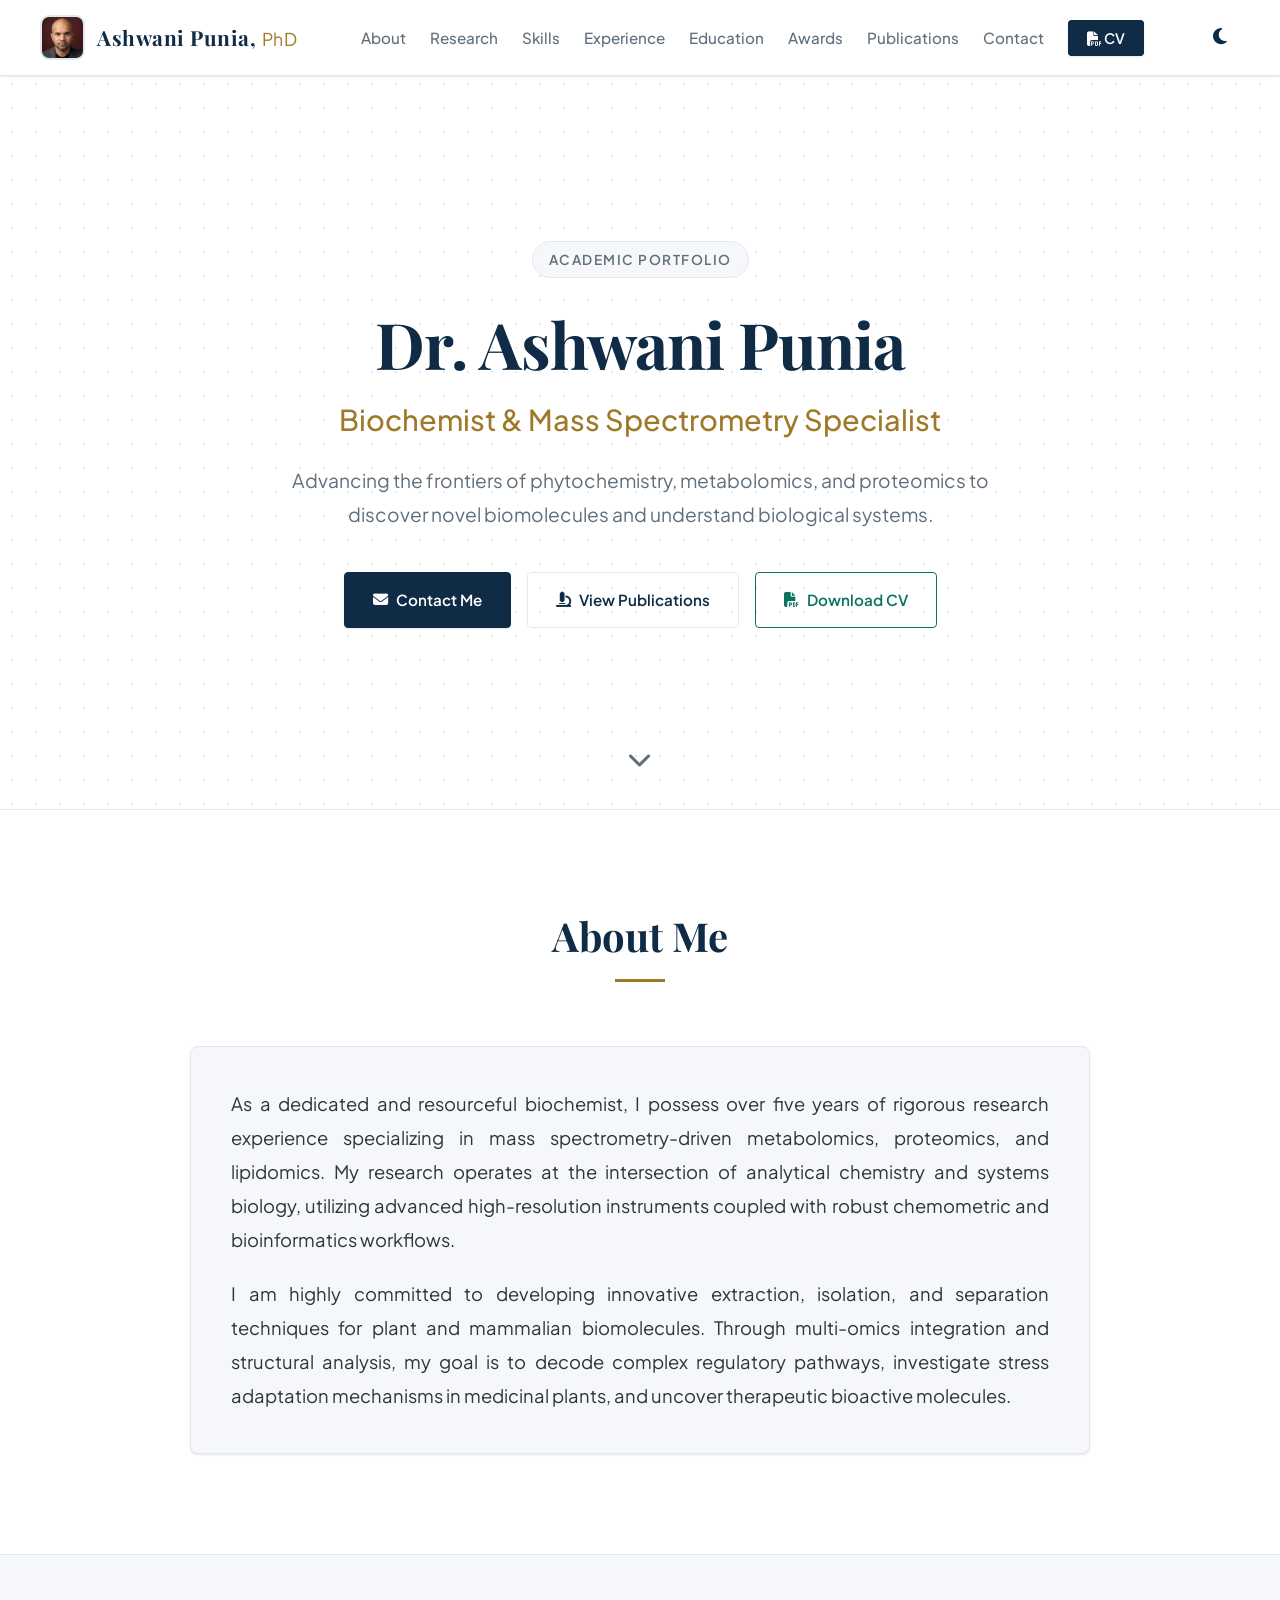
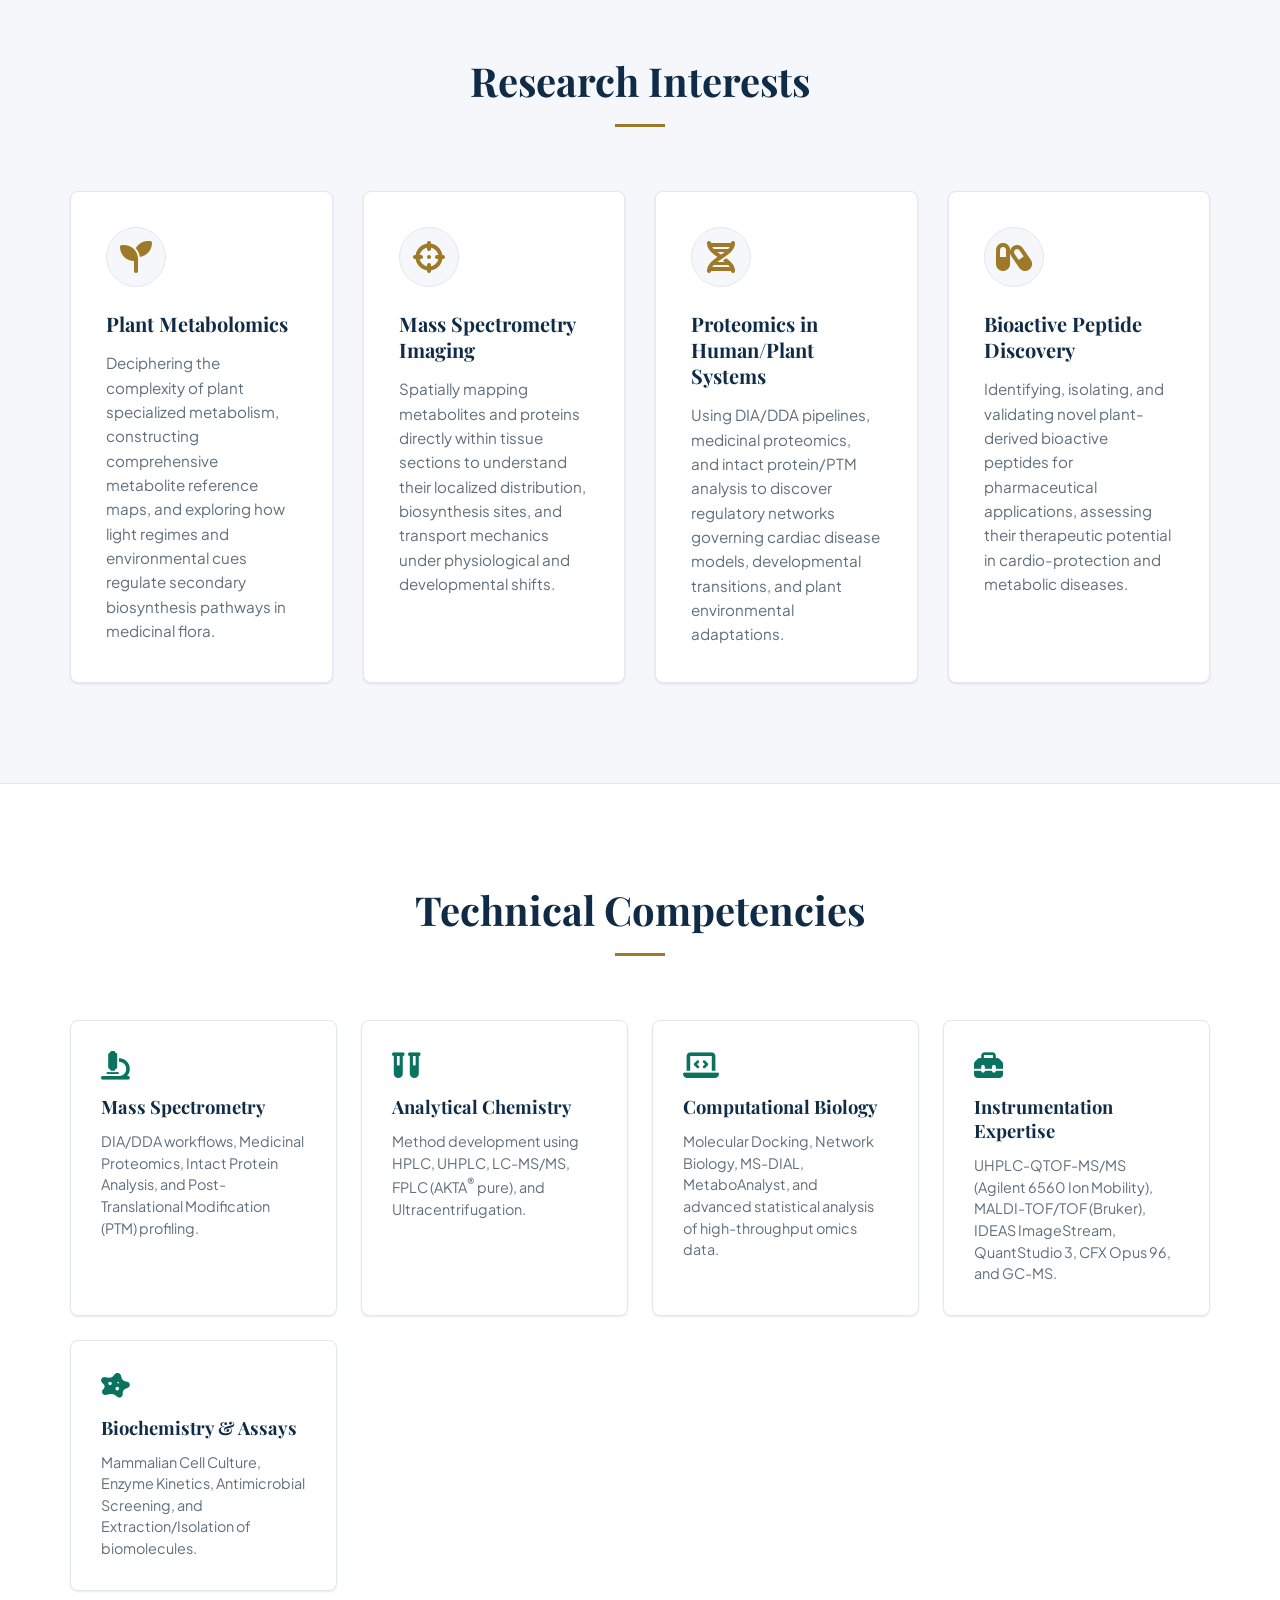
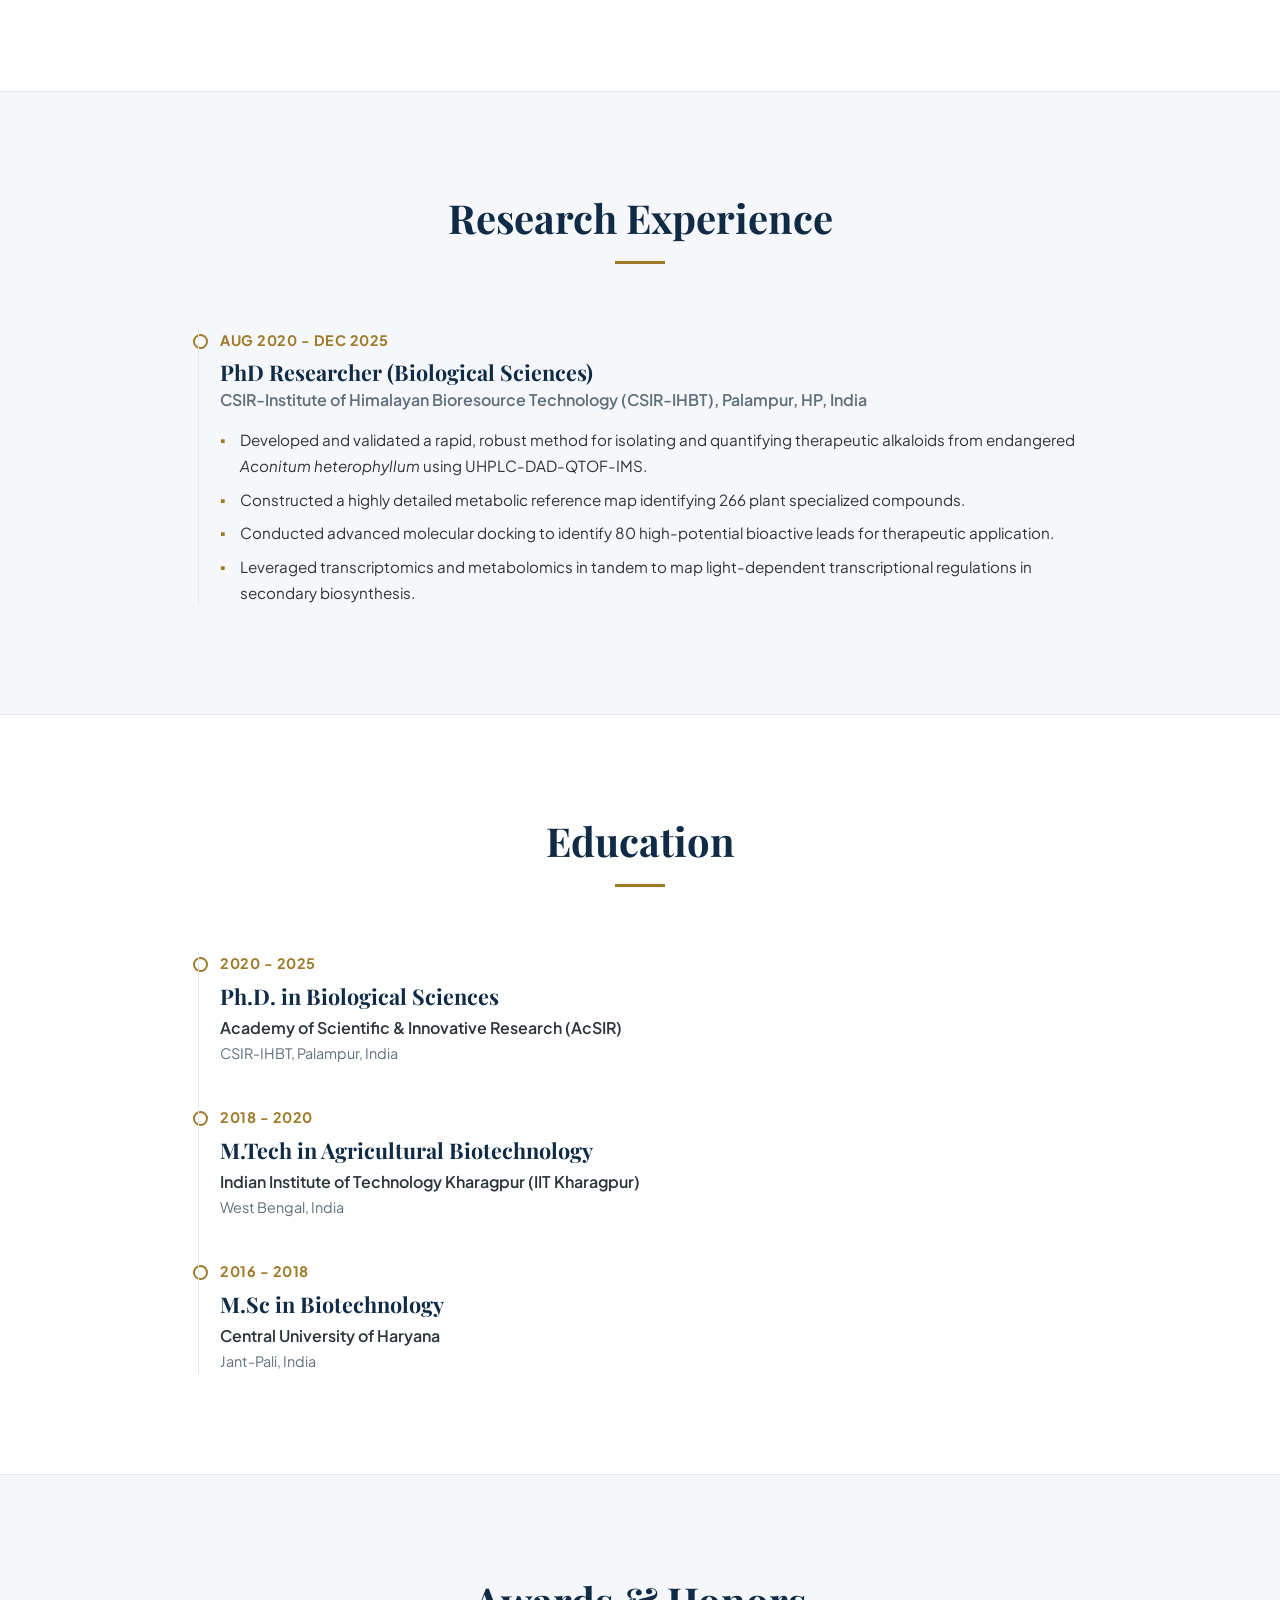
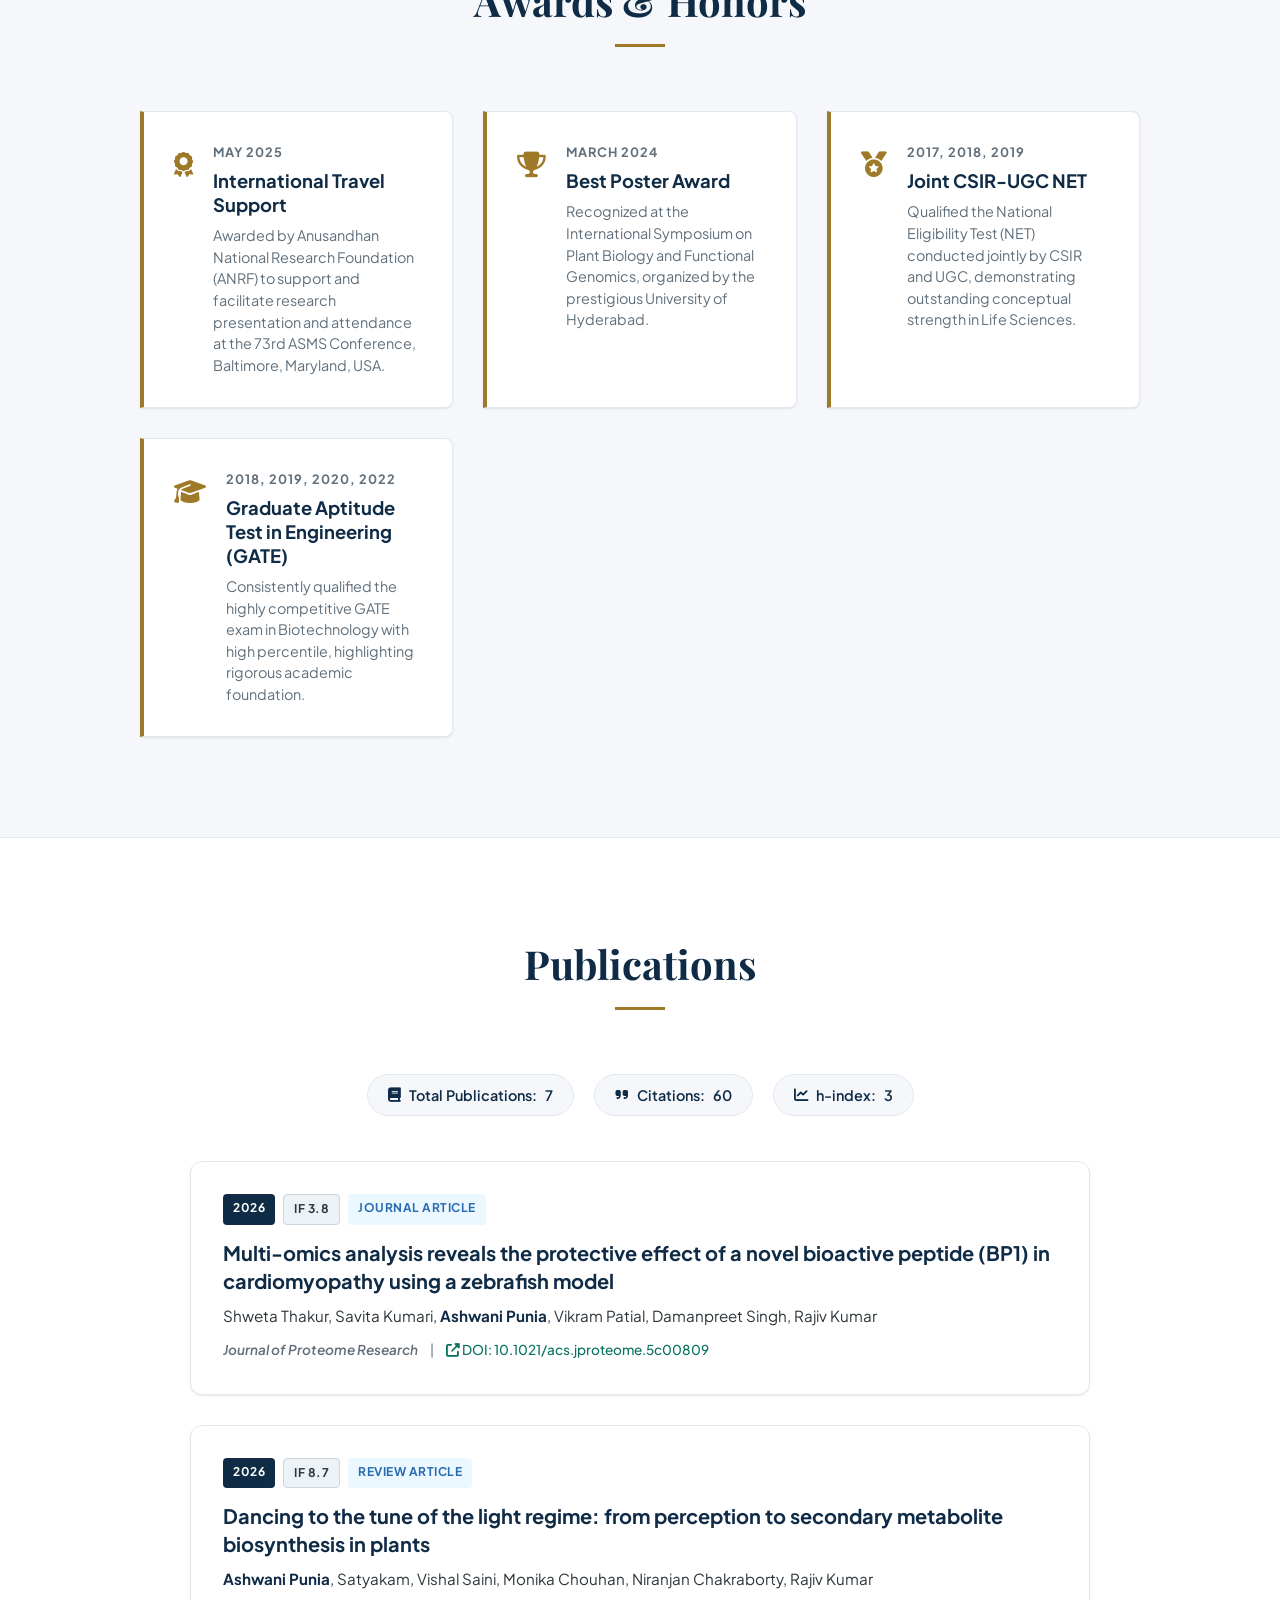
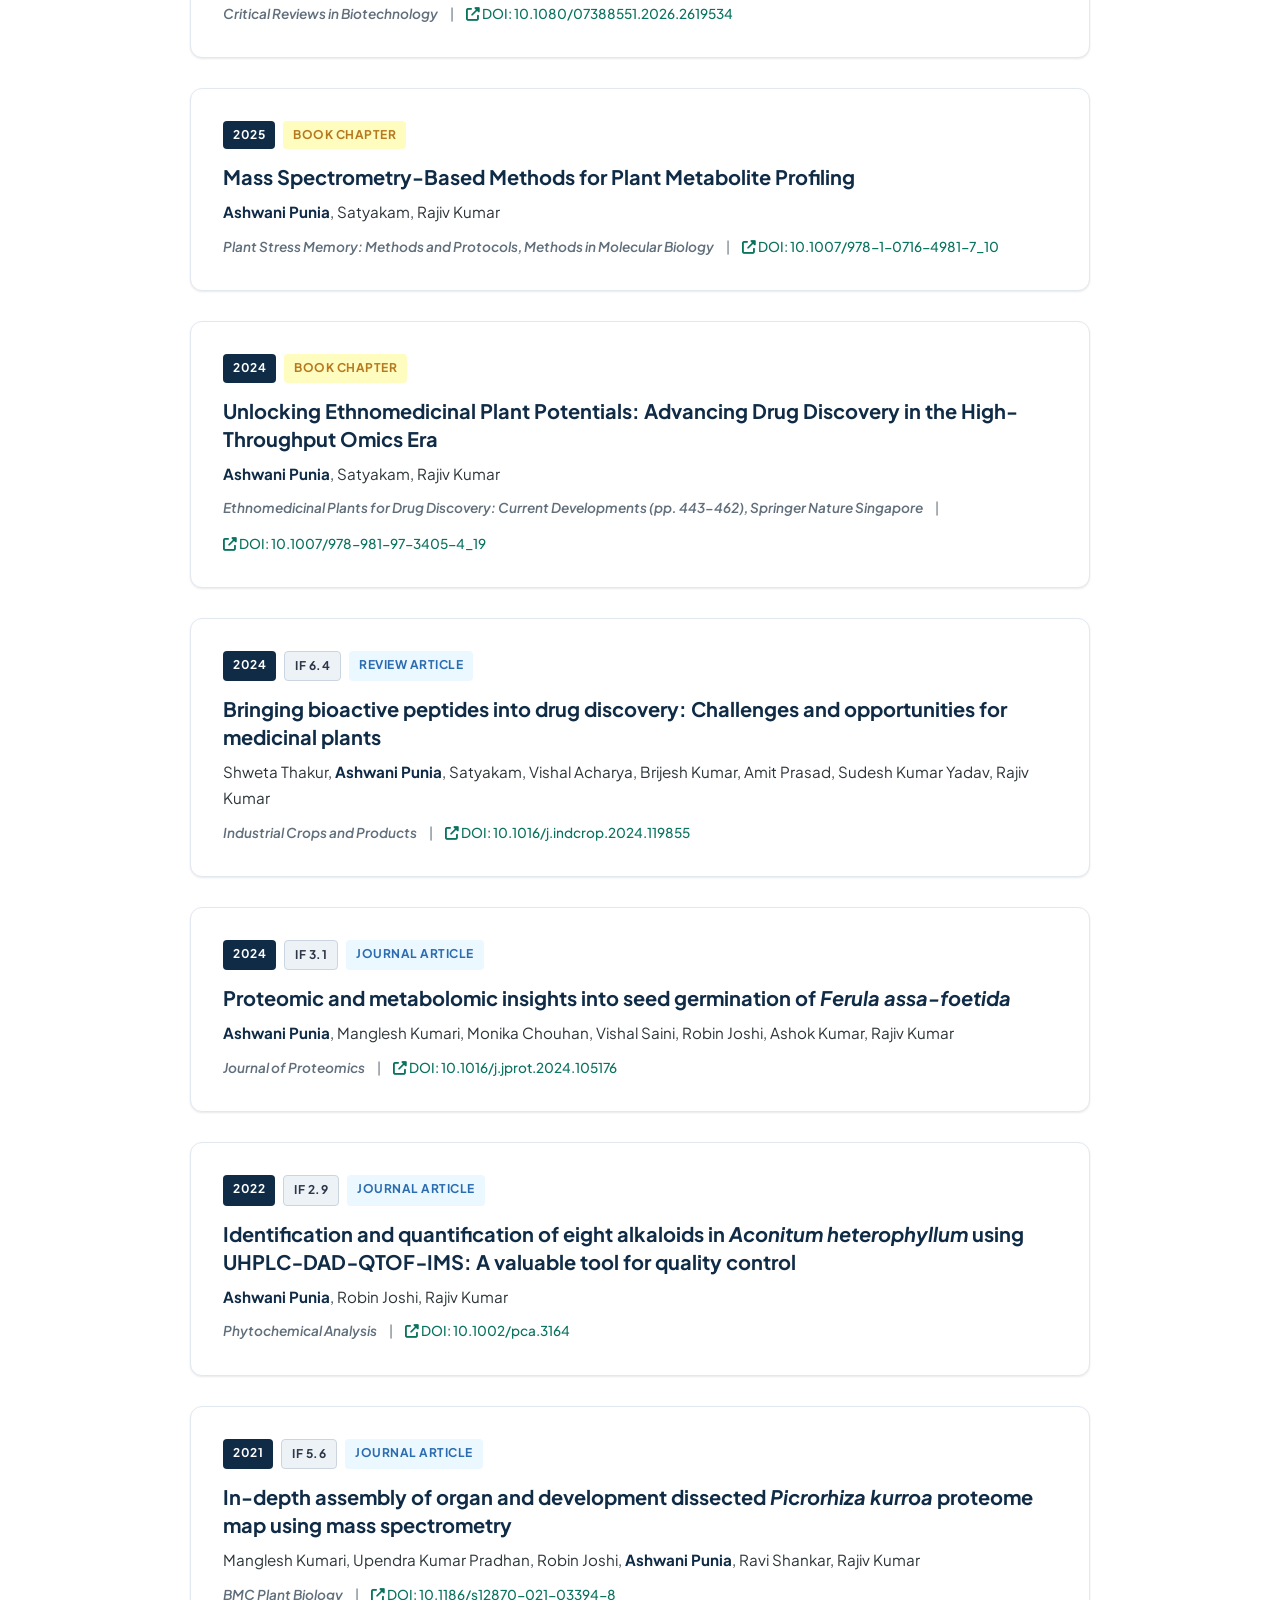
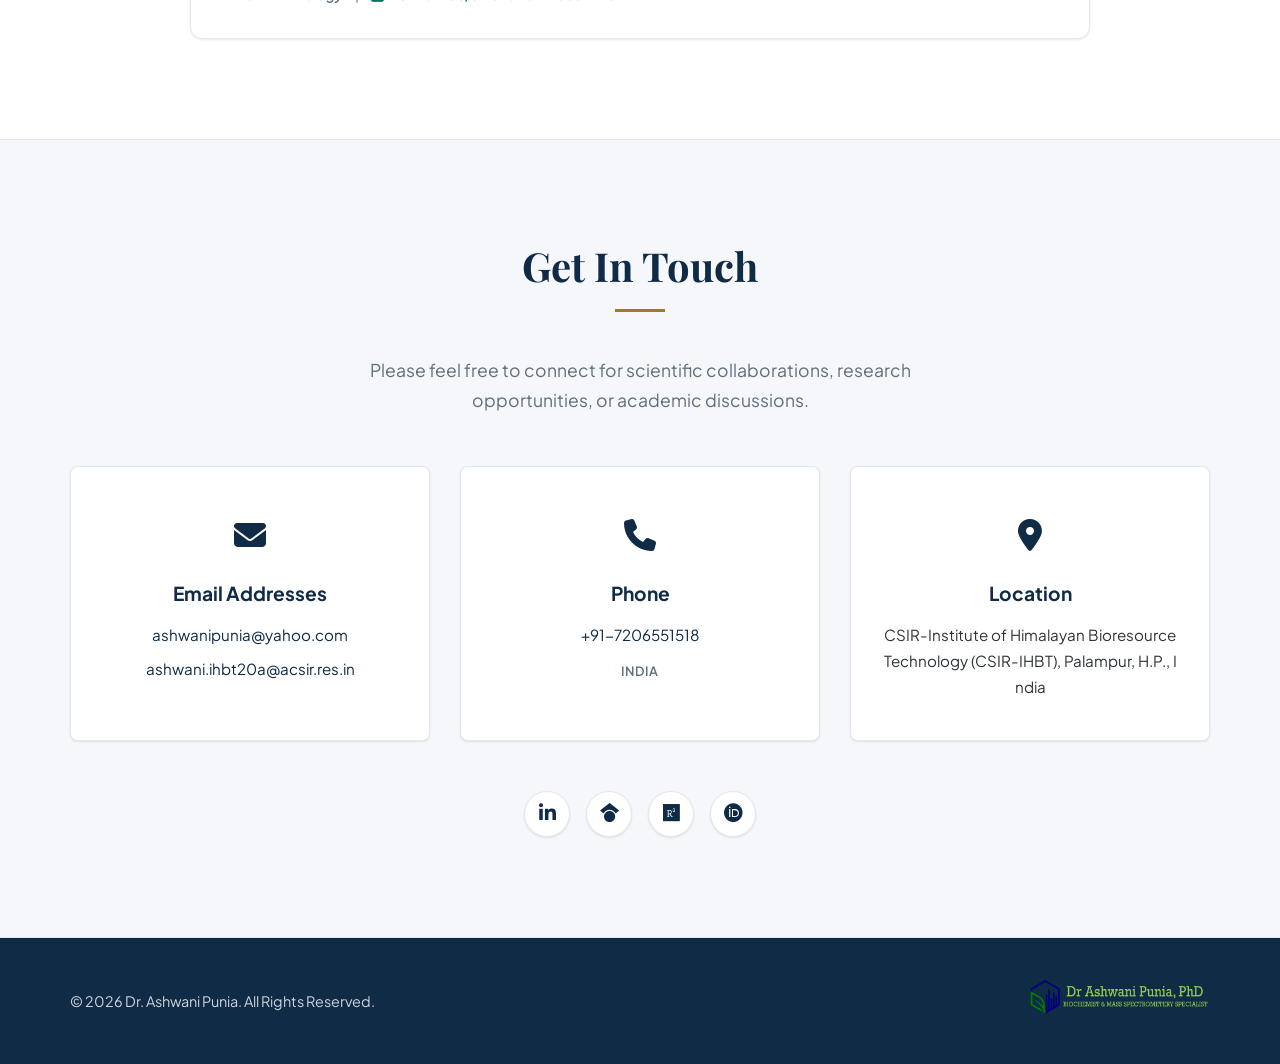
==== commit 1c162197: "Add favicon configuration in index.html and update README.md" ====
--- a/index.html
+++ b/index.html
@@ -5,6 +5,9 @@
     <meta name="viewport" content="width=device-width, initial-scale=1.0">
     <meta name="description" content="Professional Academic Portfolio of Ashwani Punia, PhD - Biochemist, Metabolomics and Proteomics Researcher.">
     <title>Ashwani Punia, PhD | Academic Portfolio</title>
+    <!-- Favicon -->
+    <link rel="icon" type="image/png" href="favicon.png">
+    <link rel="apple-touch-icon" href="favicon.png">
     <script>
       (function() {
         try {
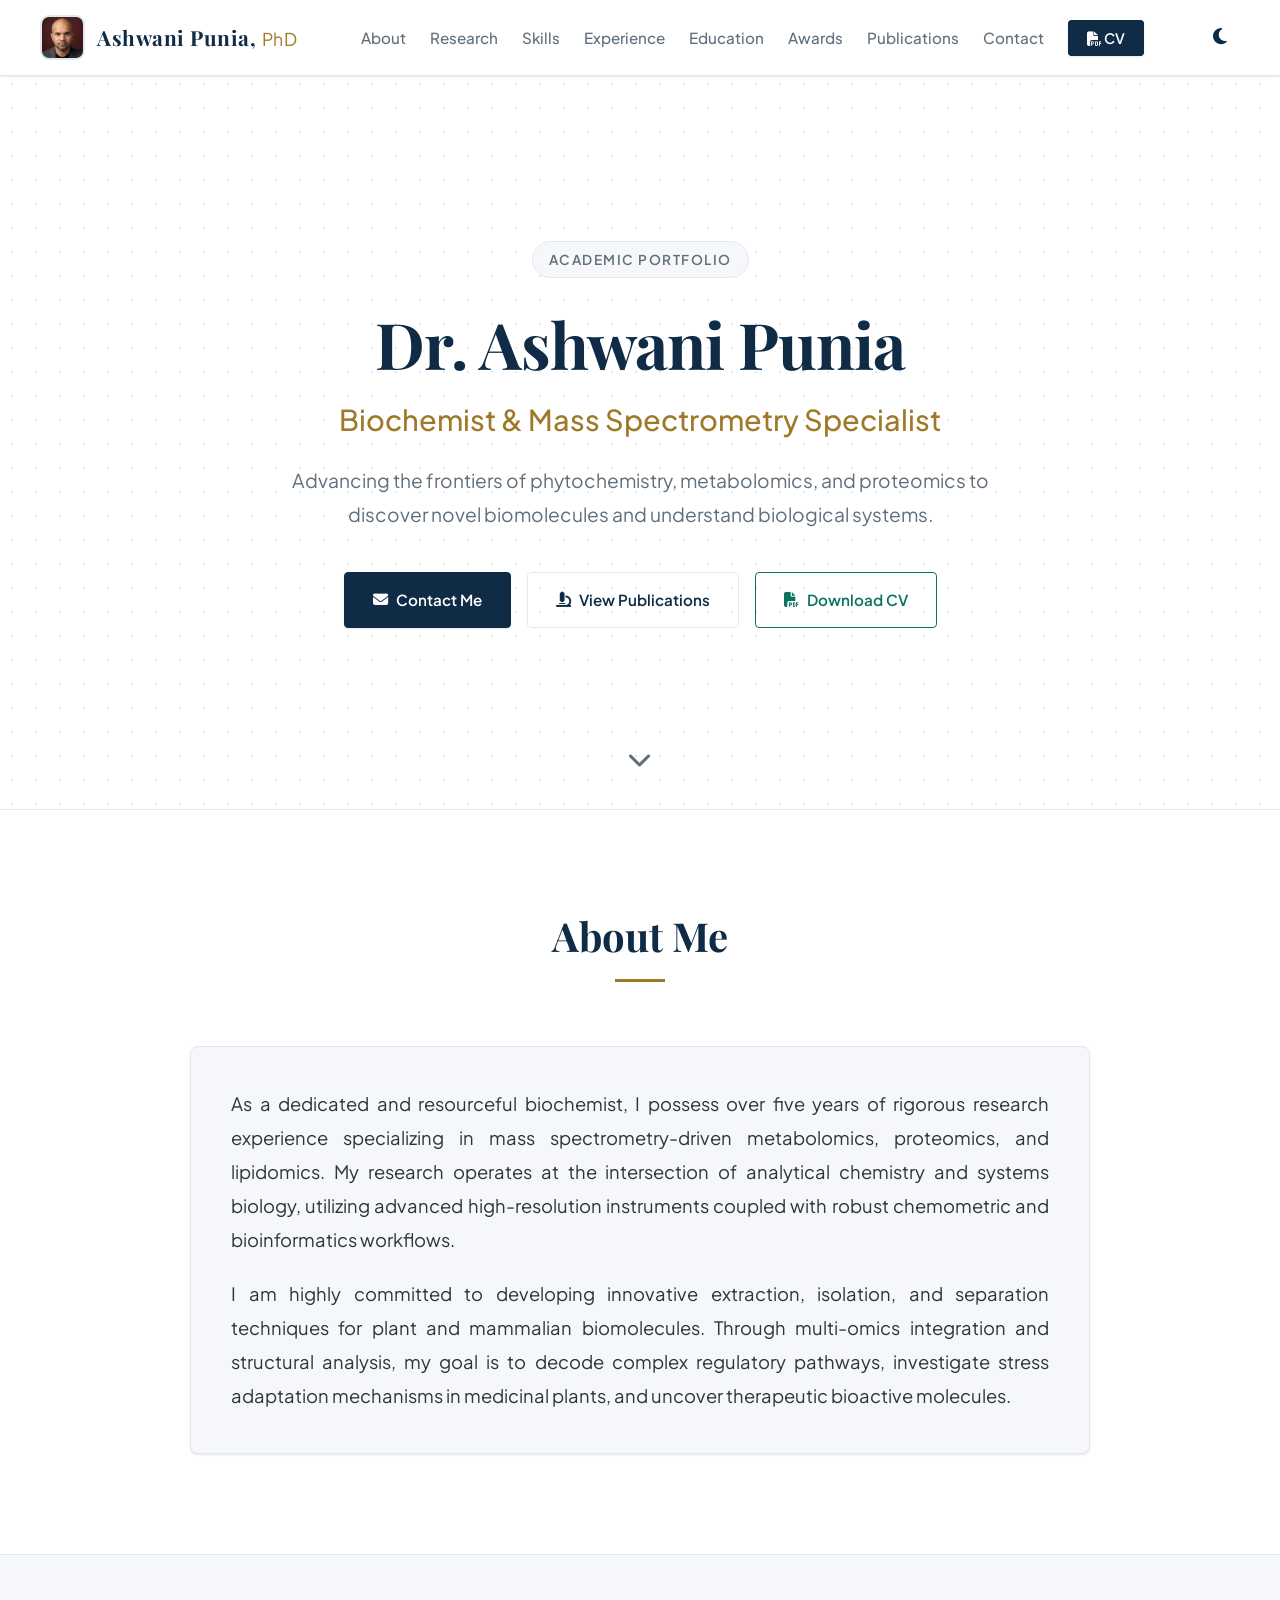
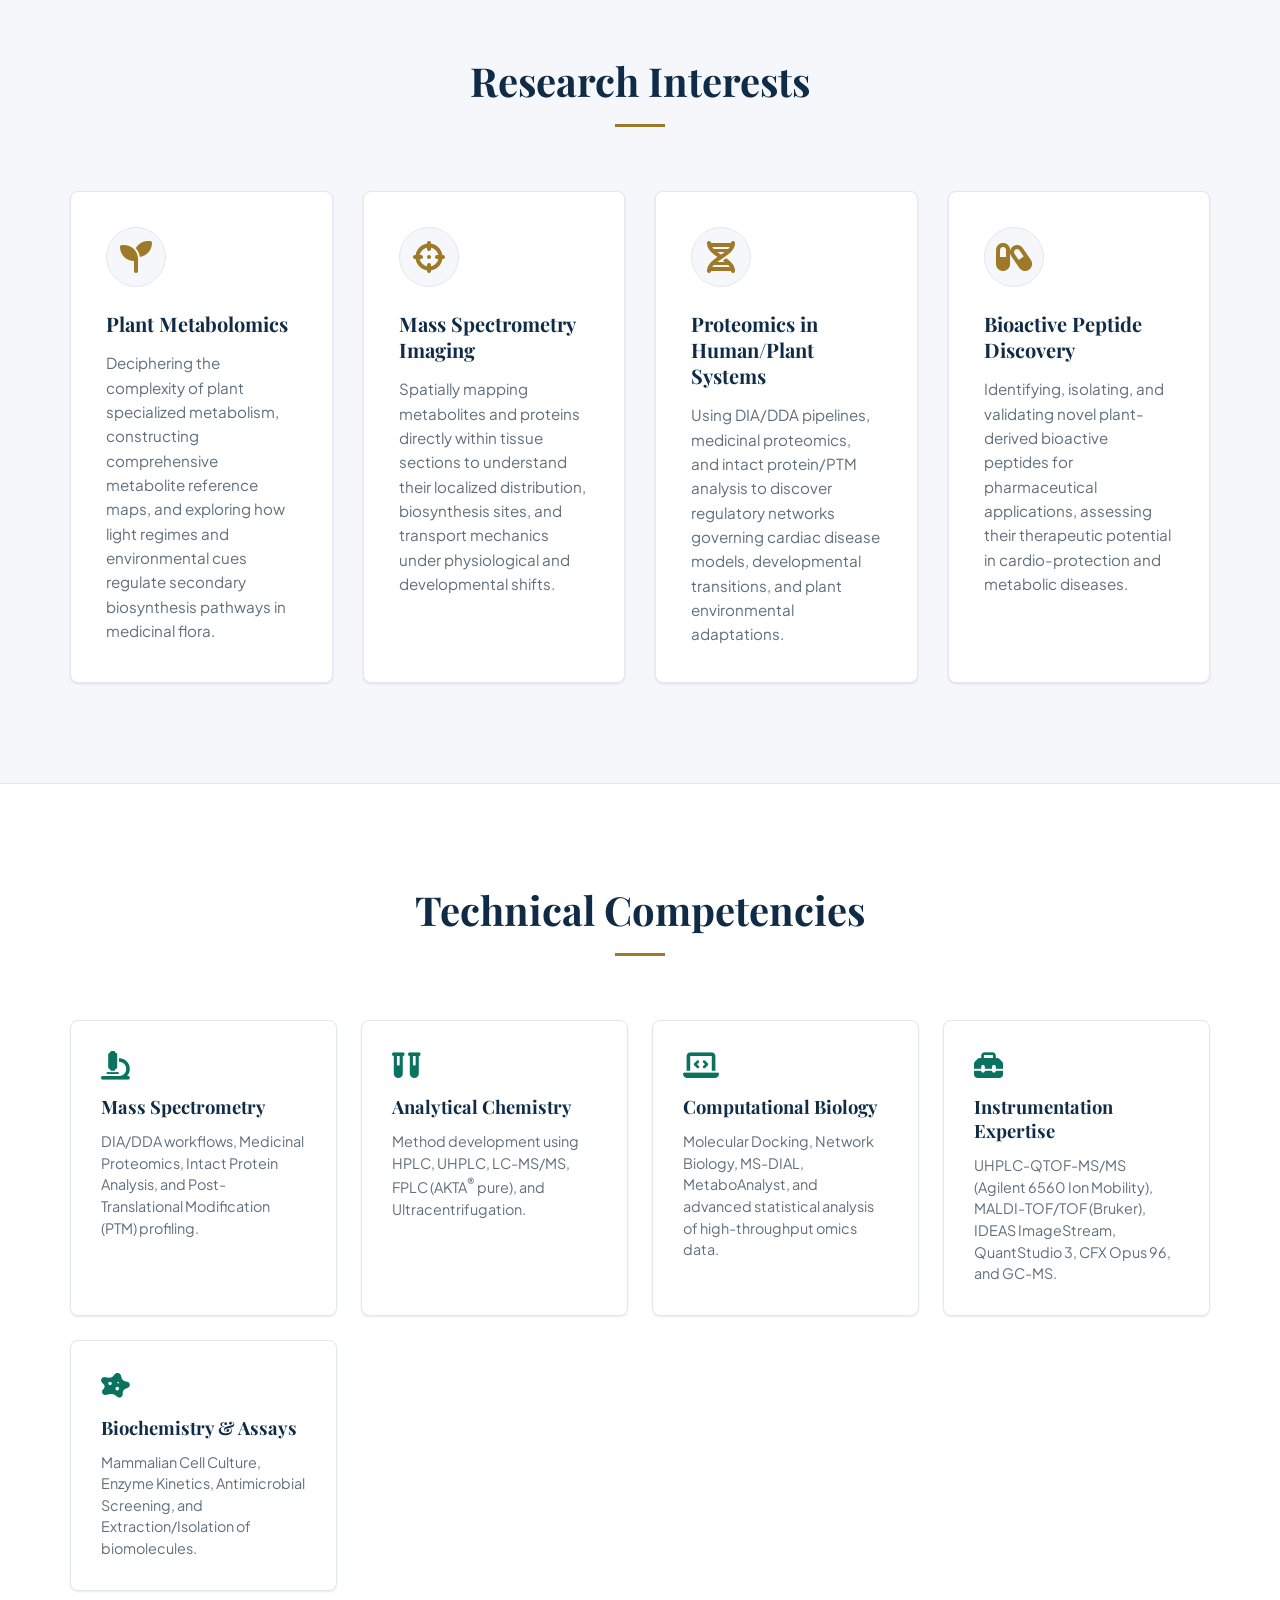
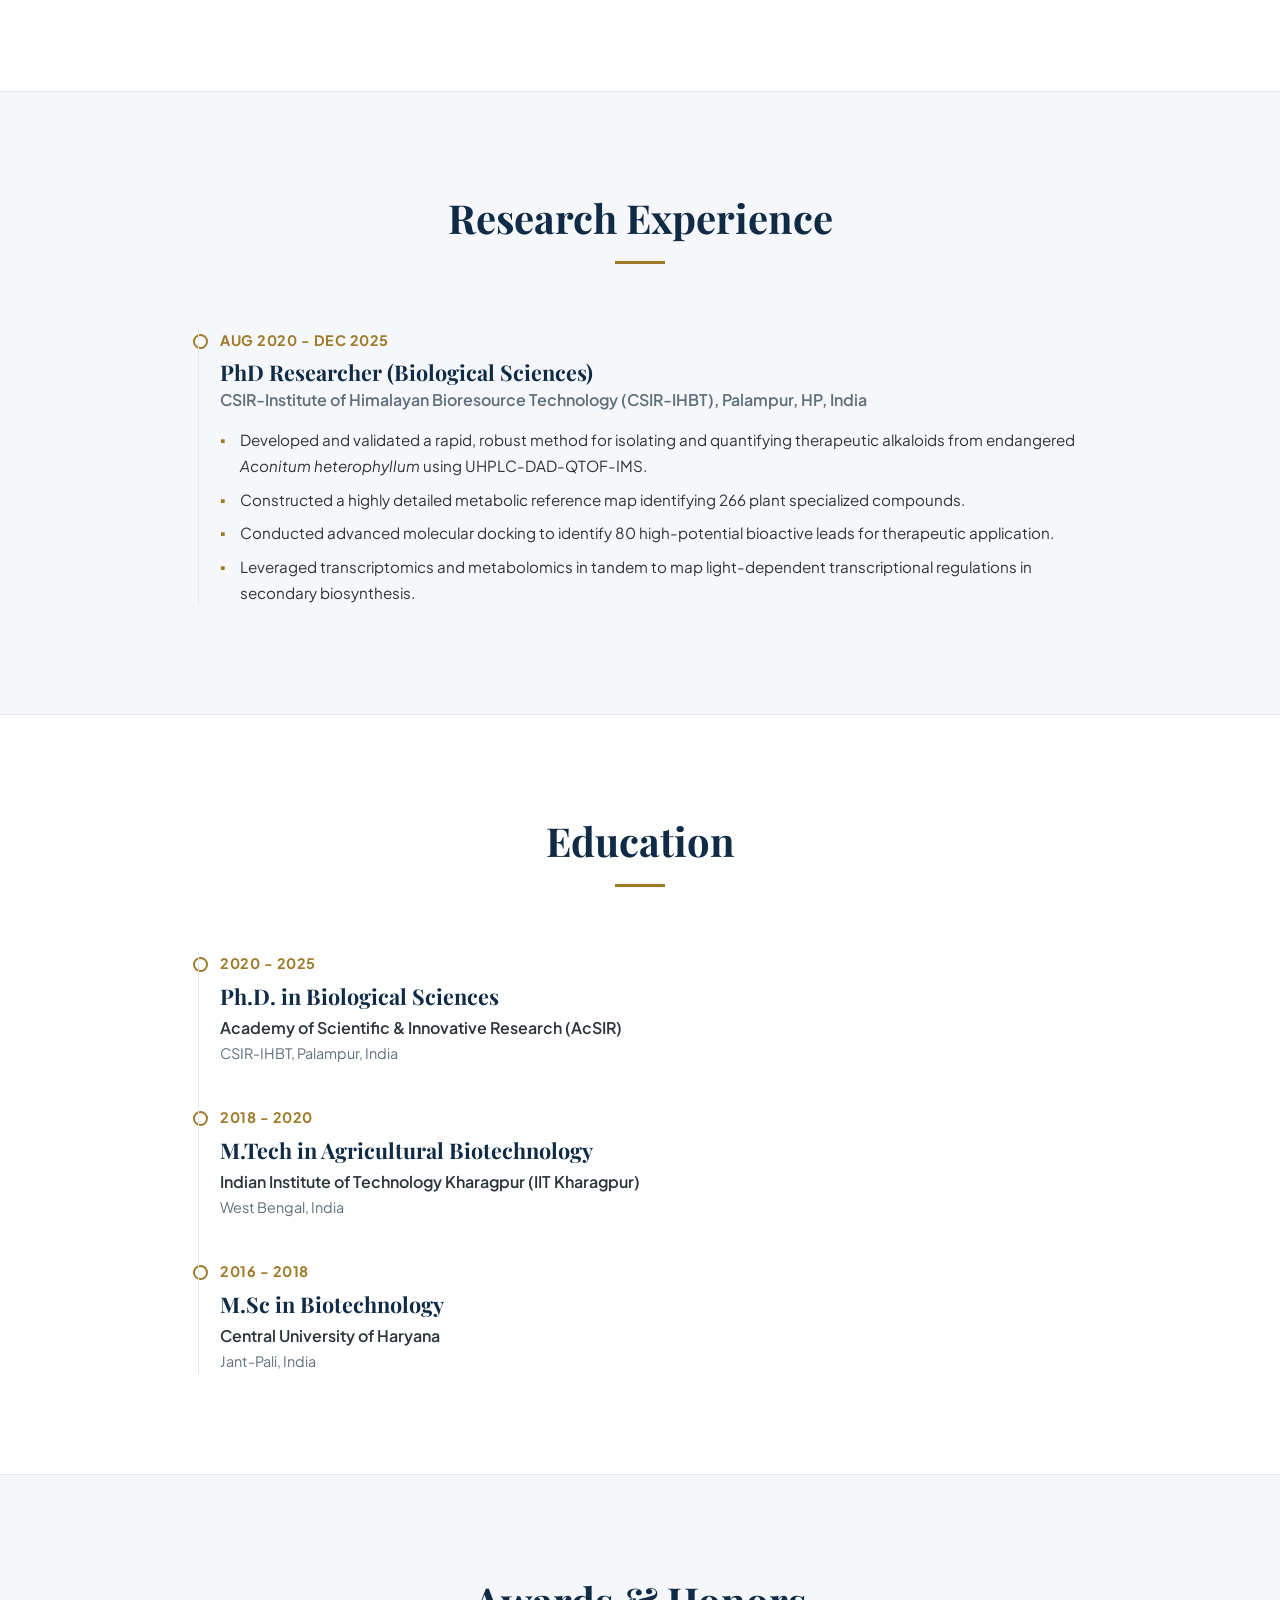
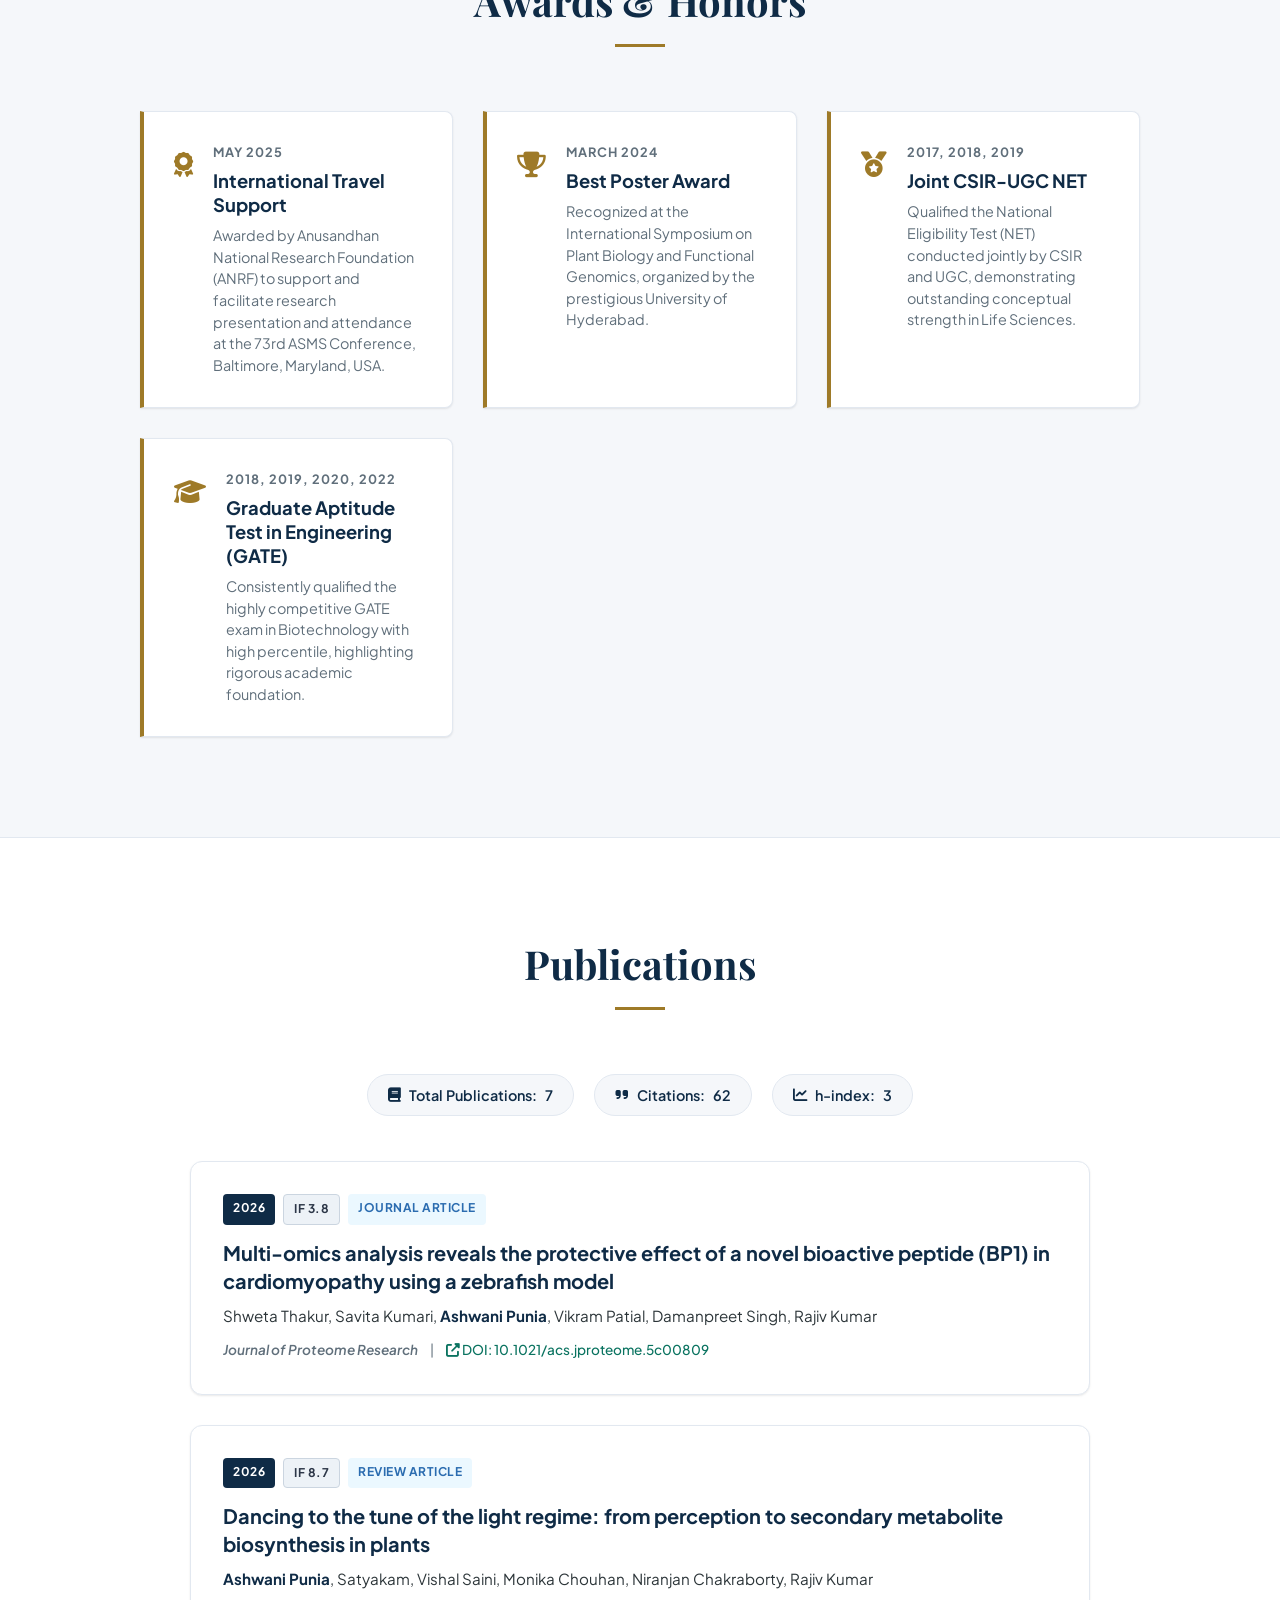
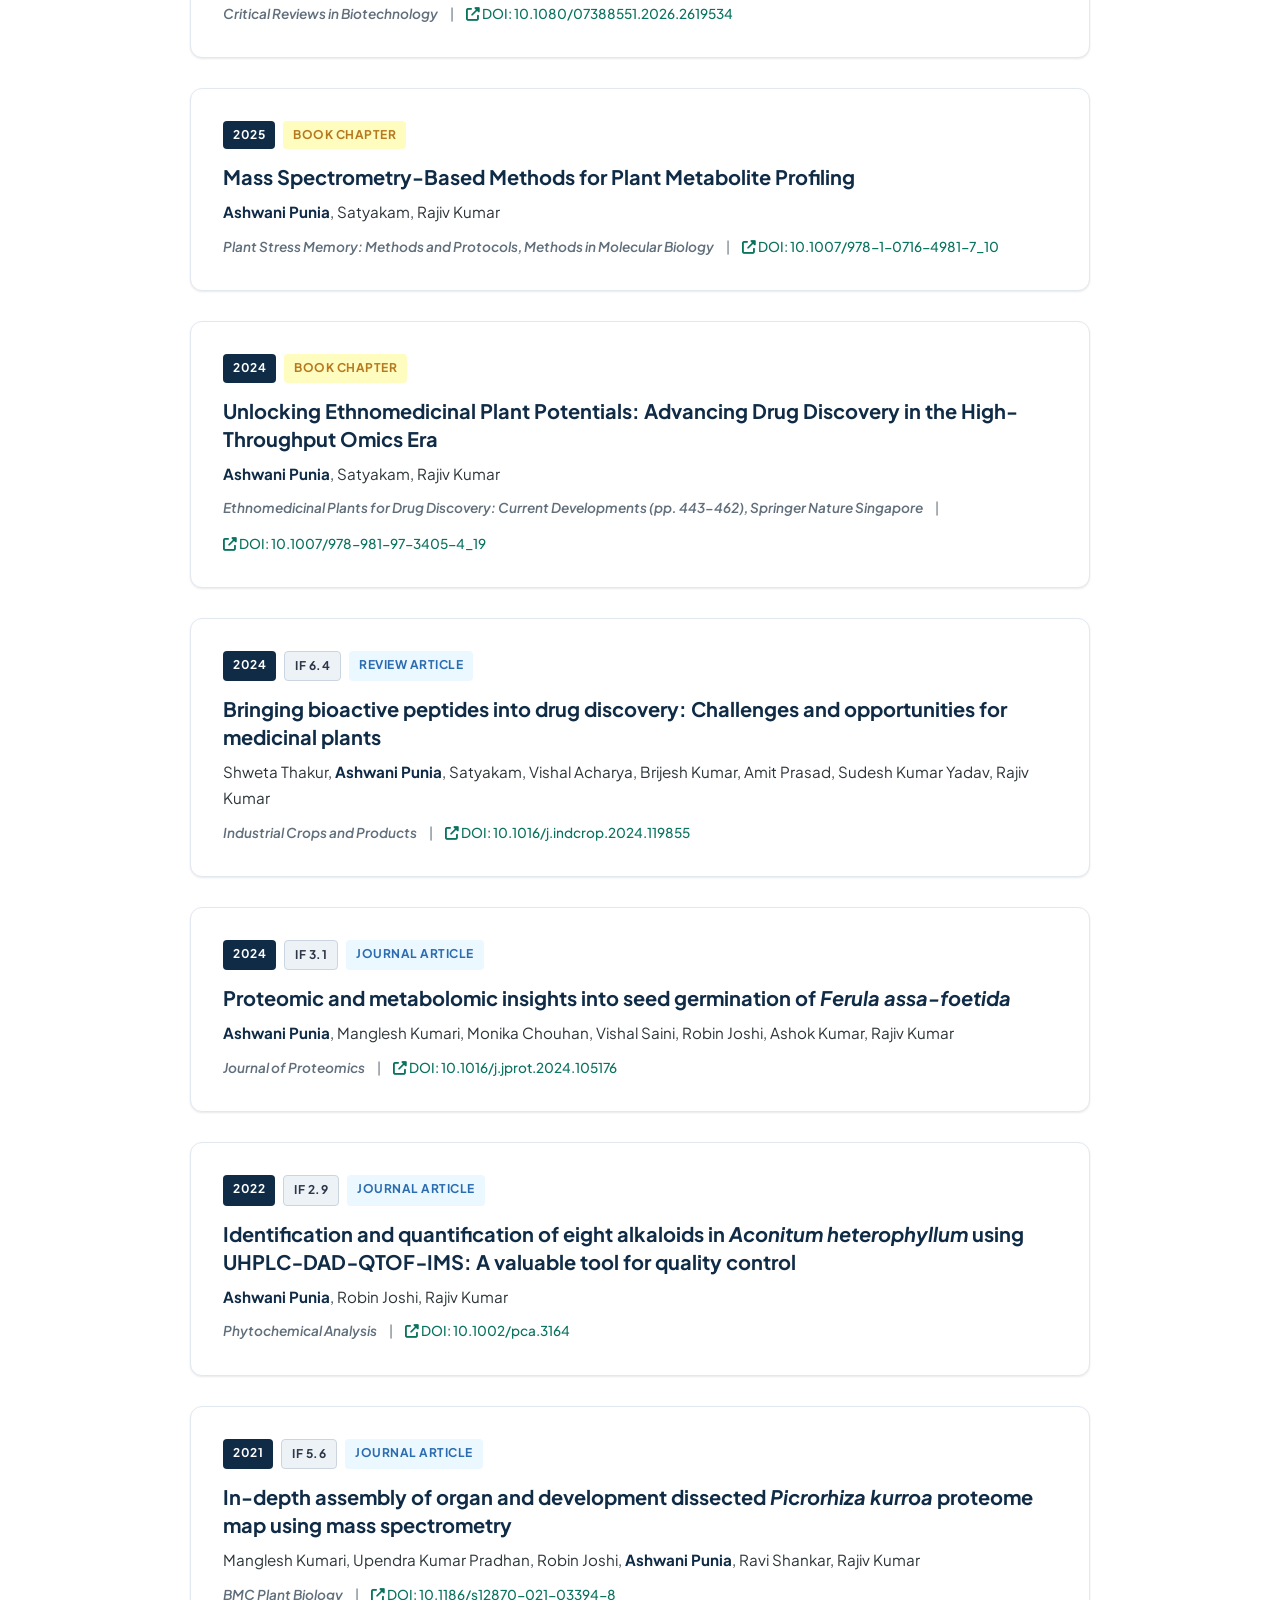
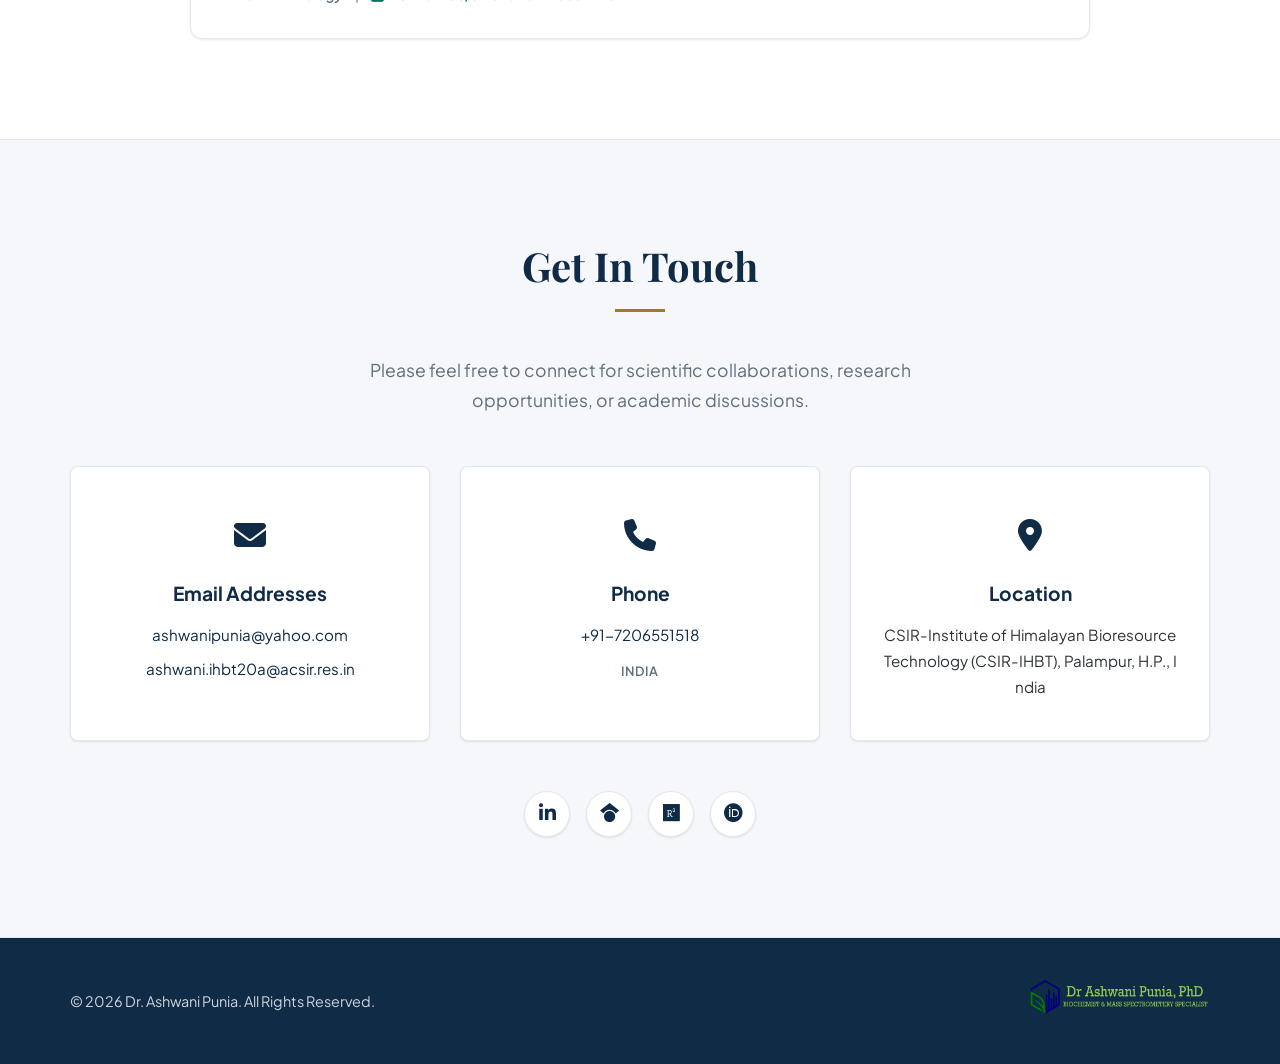
==== commit b728f782: "Add favicon and apple-touch-icon links Added favicon links for better branding." ====
--- a/index.html
+++ b/index.html
@@ -5,10 +5,10 @@
     <meta name="viewport" content="width=device-width, initial-scale=1.0">
     <meta name="description" content="Professional Academic Portfolio of Ashwani Punia, PhD - Biochemist, Metabolomics and Proteomics Researcher.">
     <title>Ashwani Punia, PhD | Academic Portfolio</title>
-    <!-- Favicon -->
+   <!-- Favicon -->
     <link rel="icon" type="image/png" href="favicon.png">
     <link rel="apple-touch-icon" href="favicon.png">
-    <script>
+ <script>
       (function() {
         try {
           const saved = localStorage.getItem('theme');
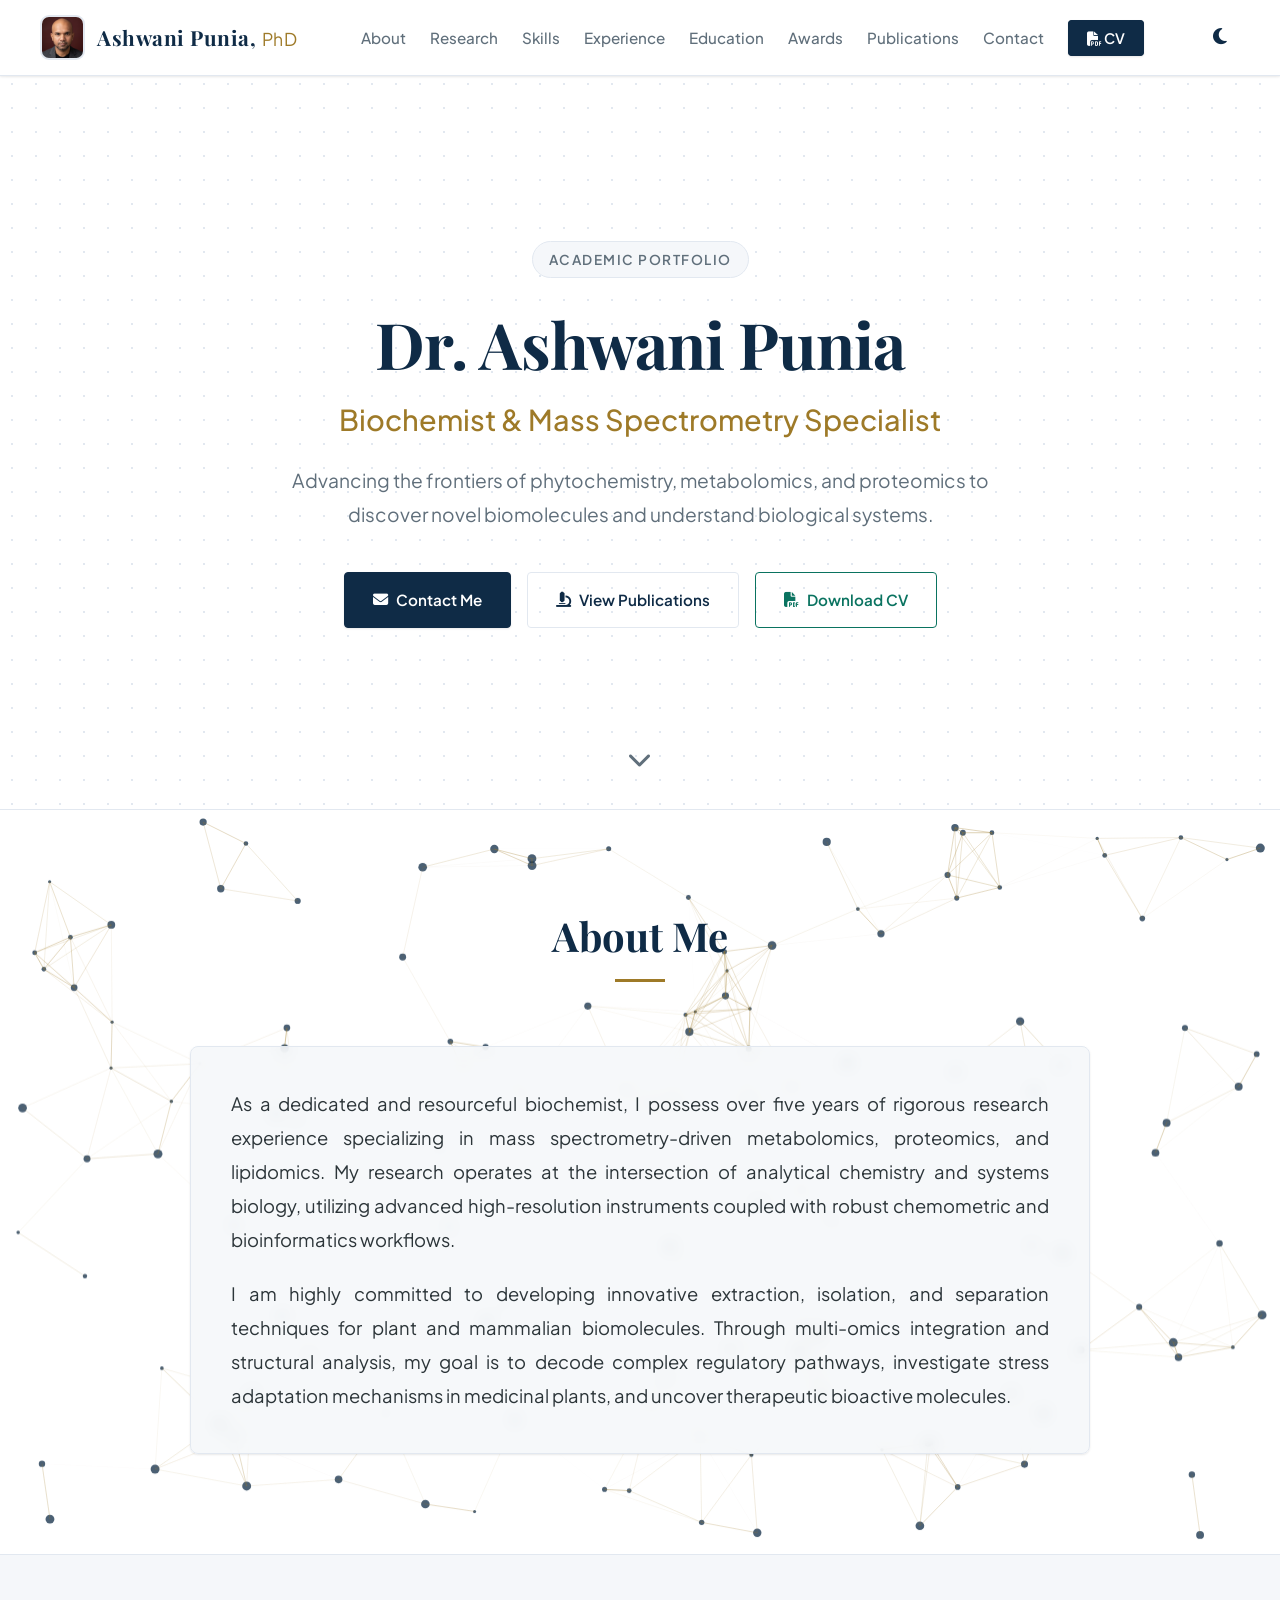
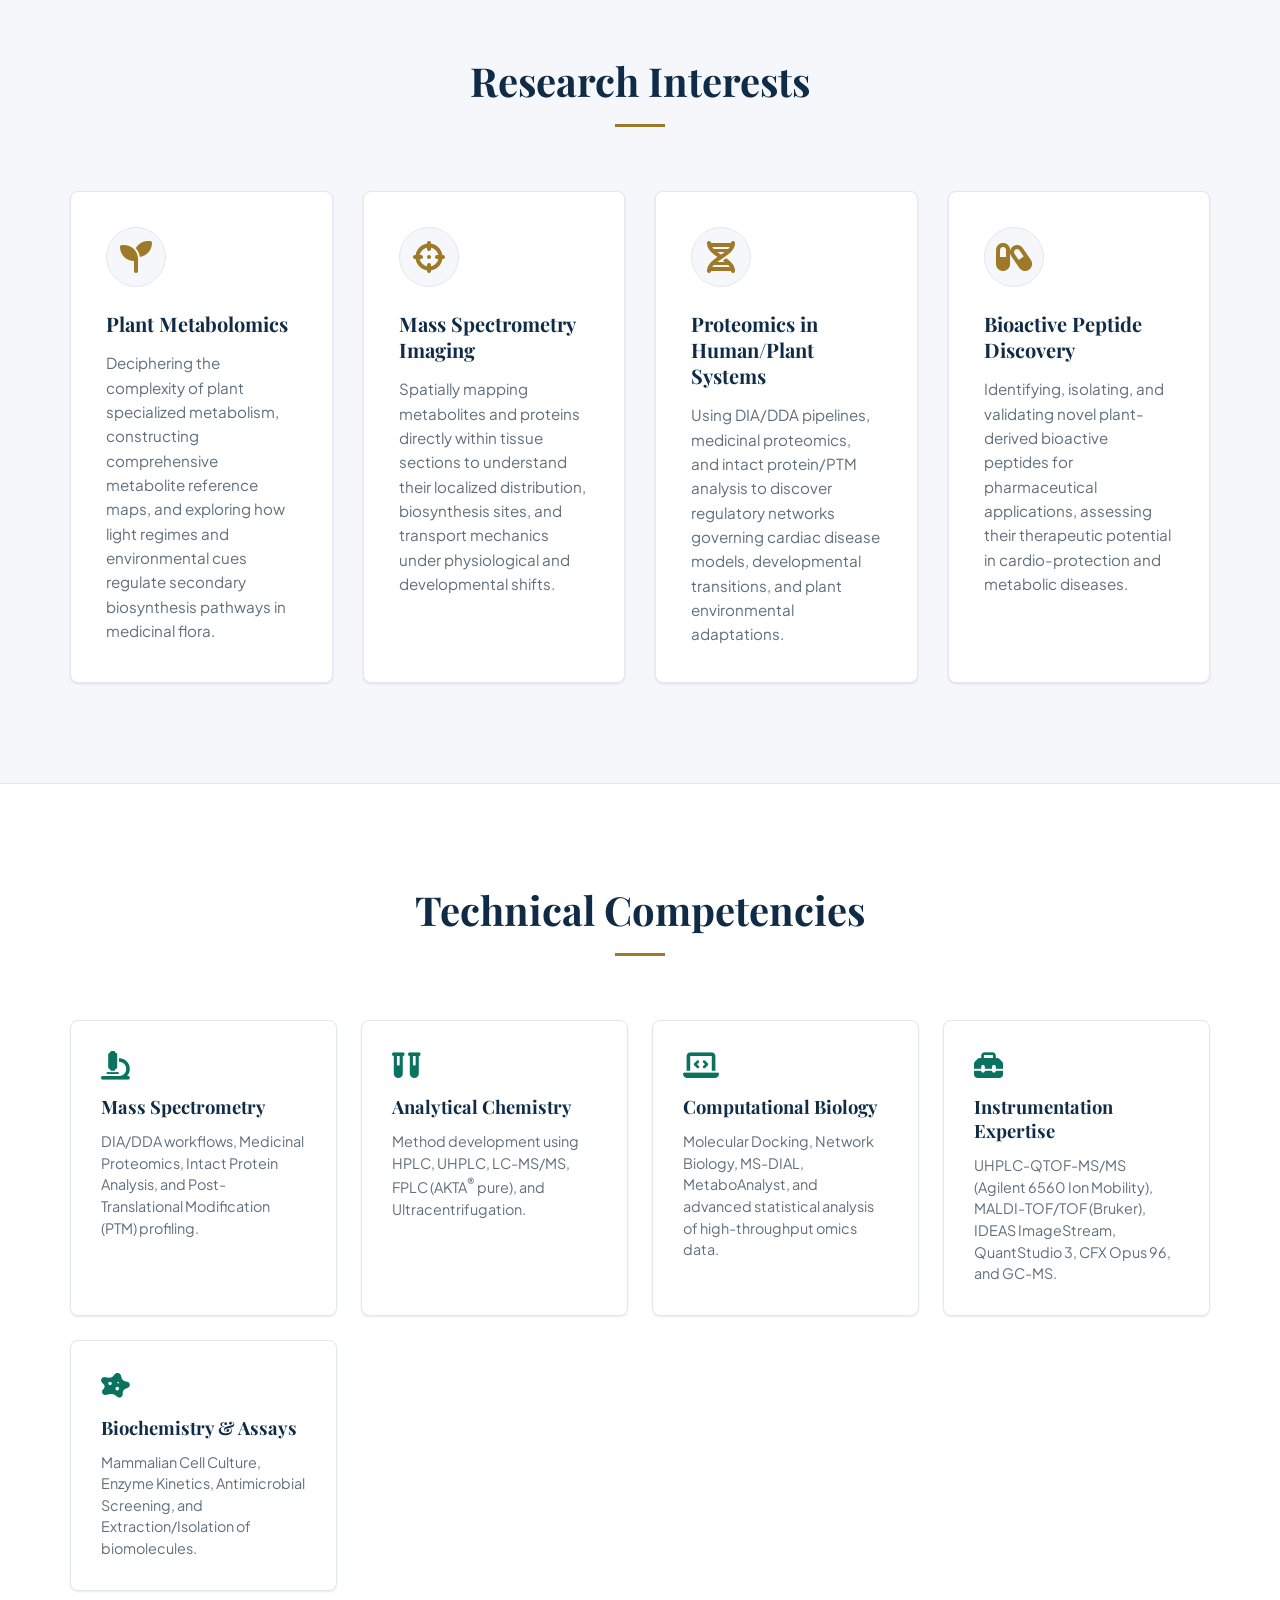
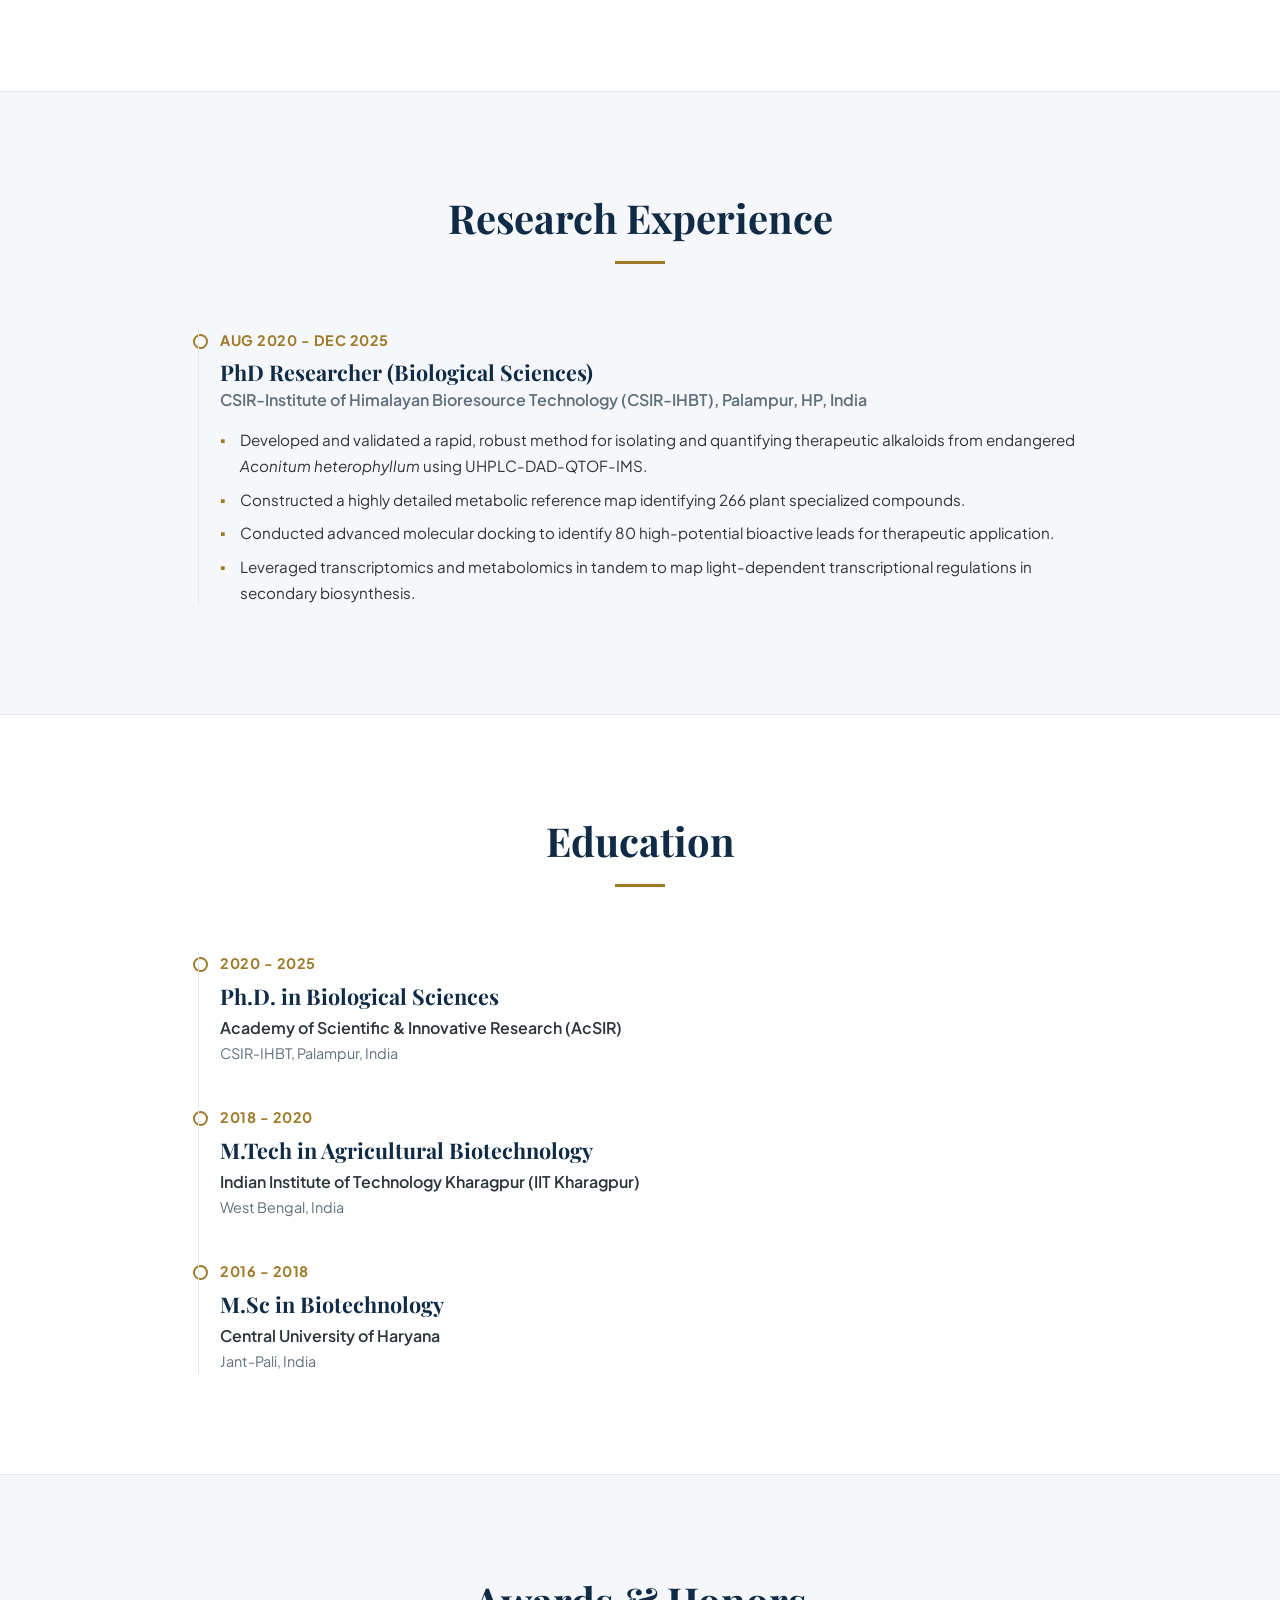
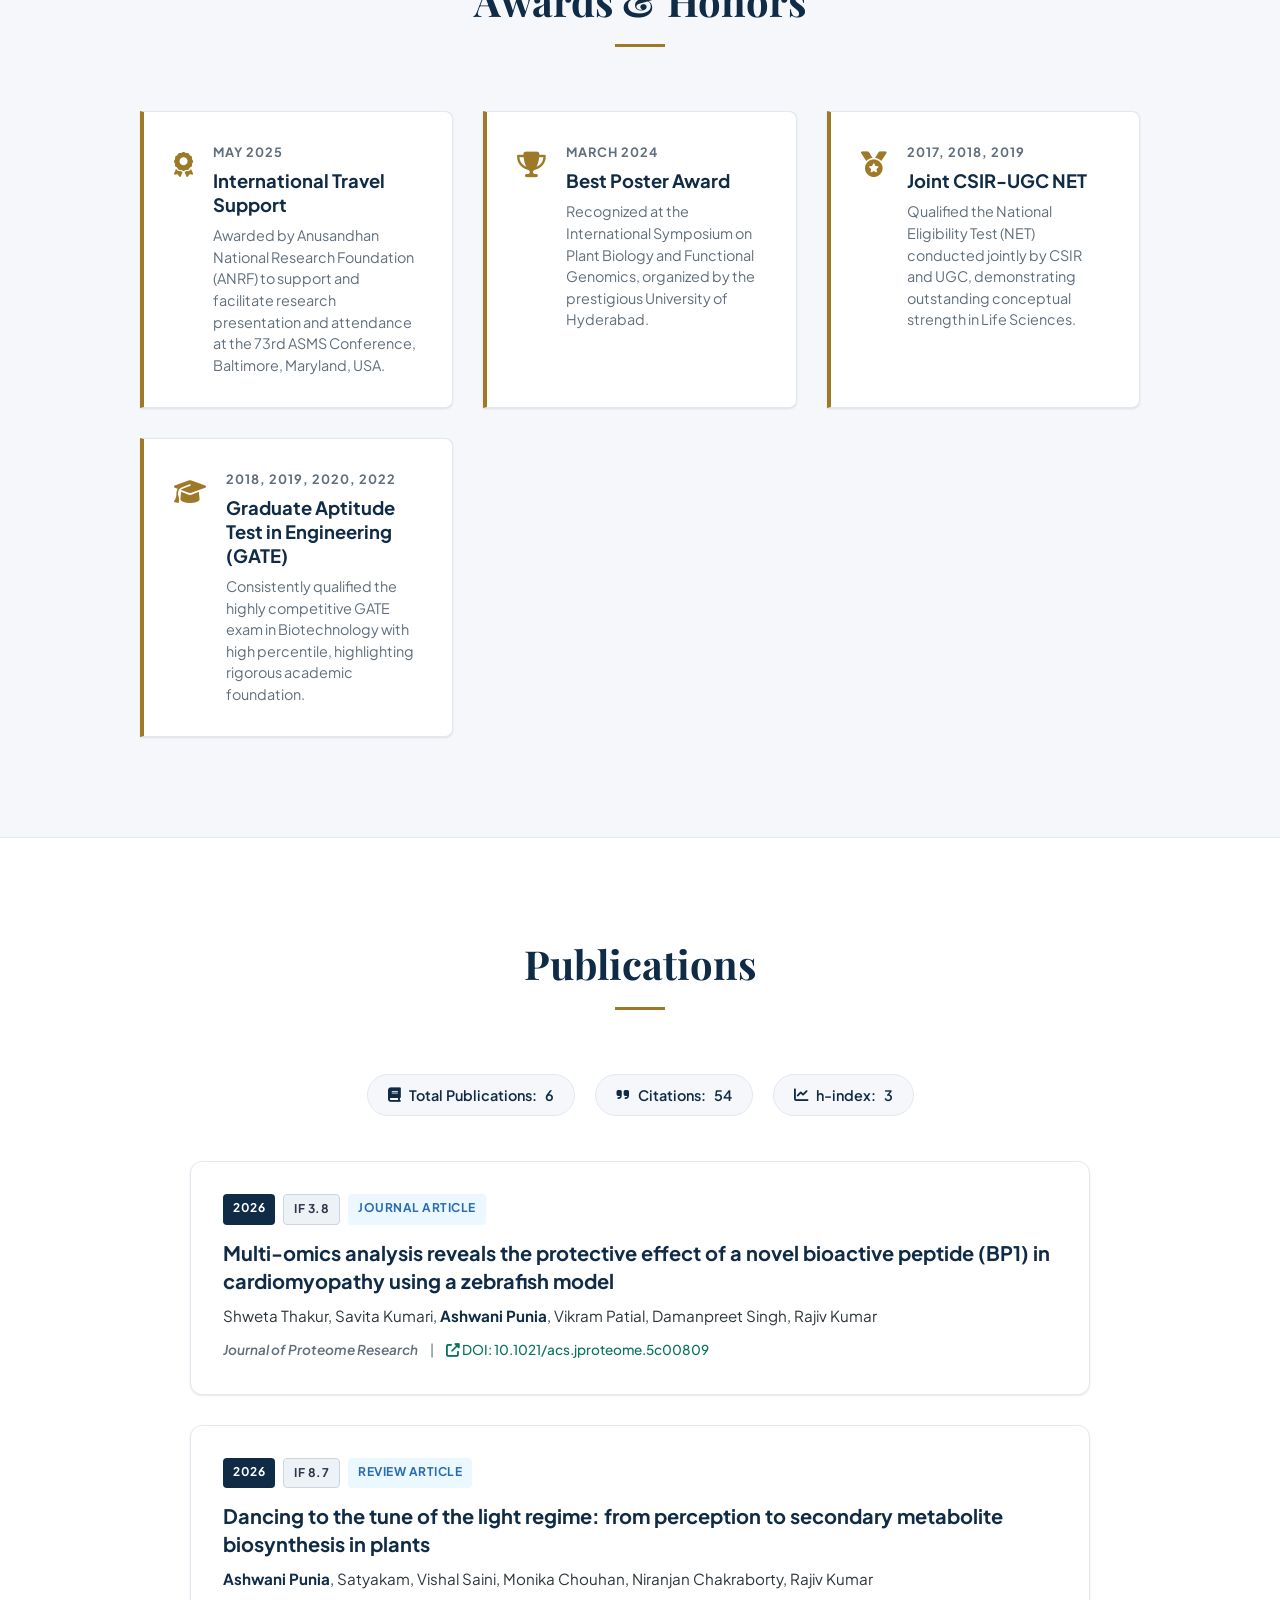
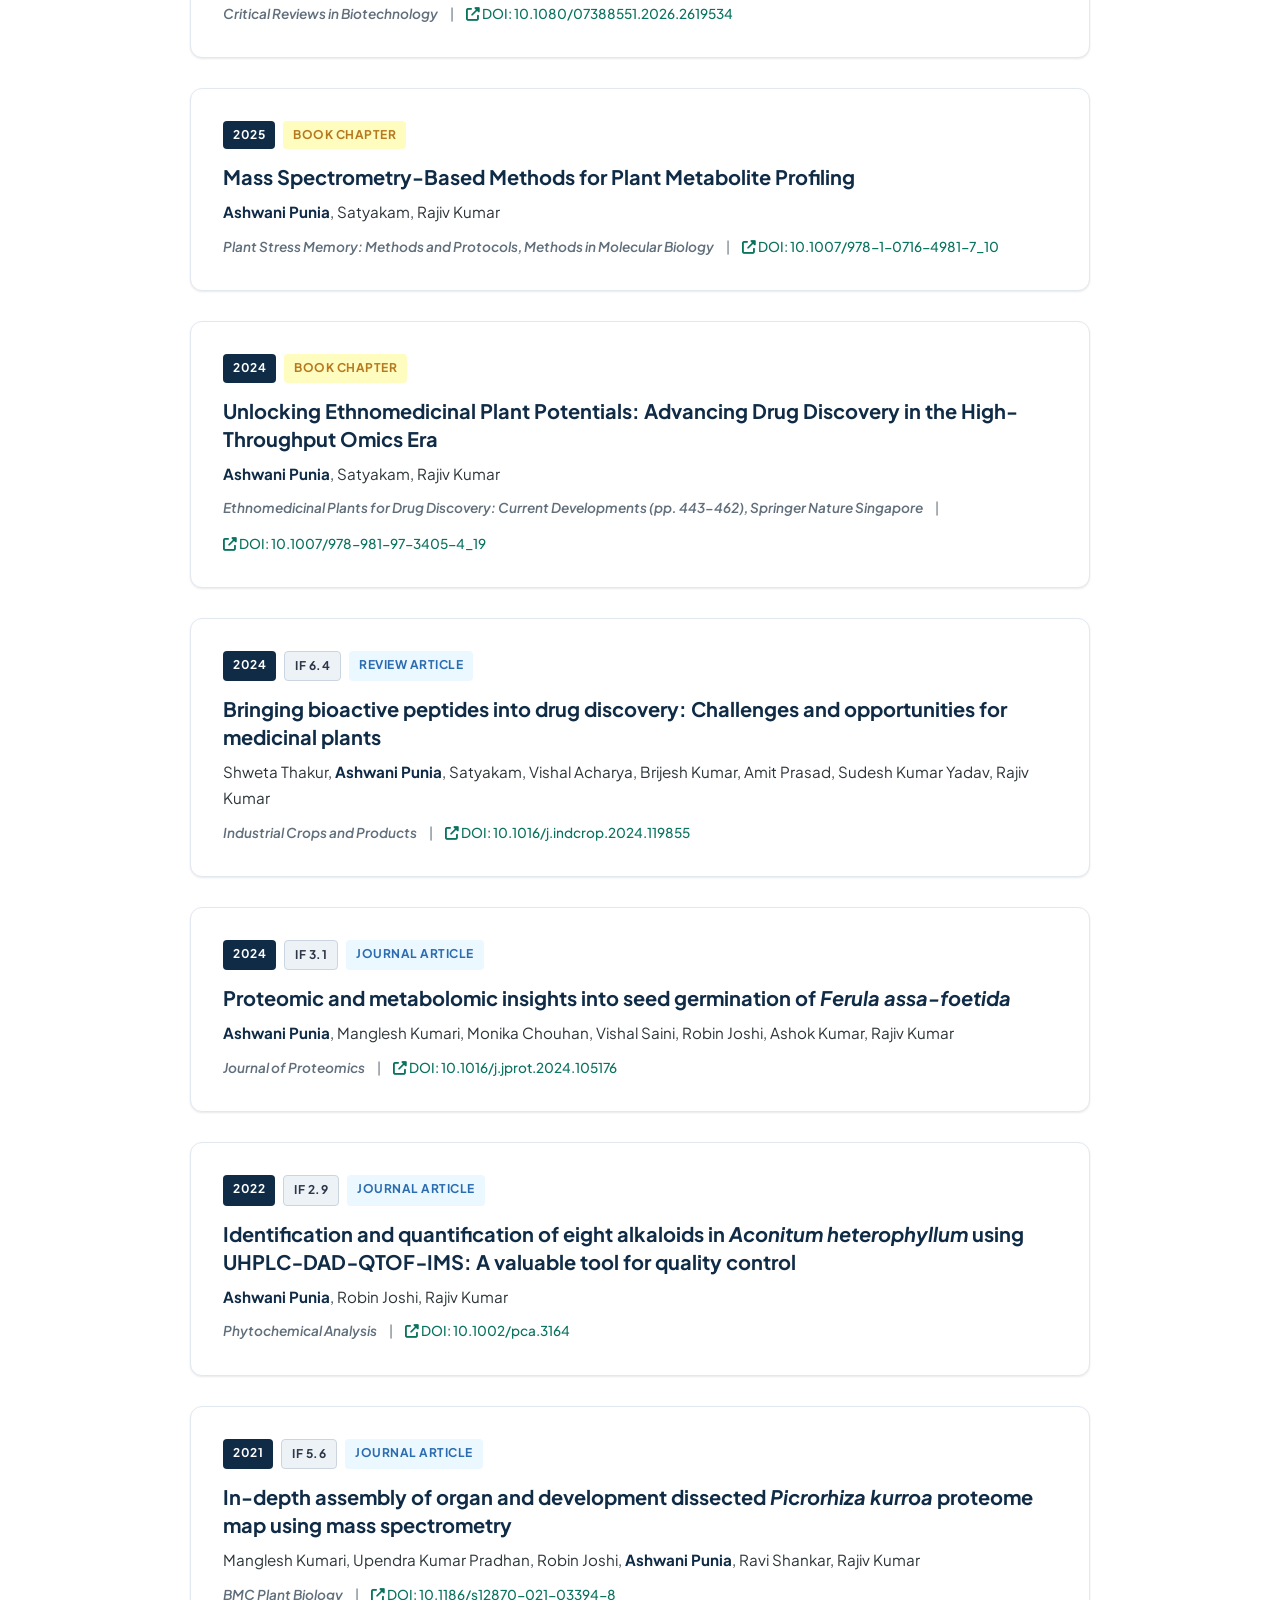
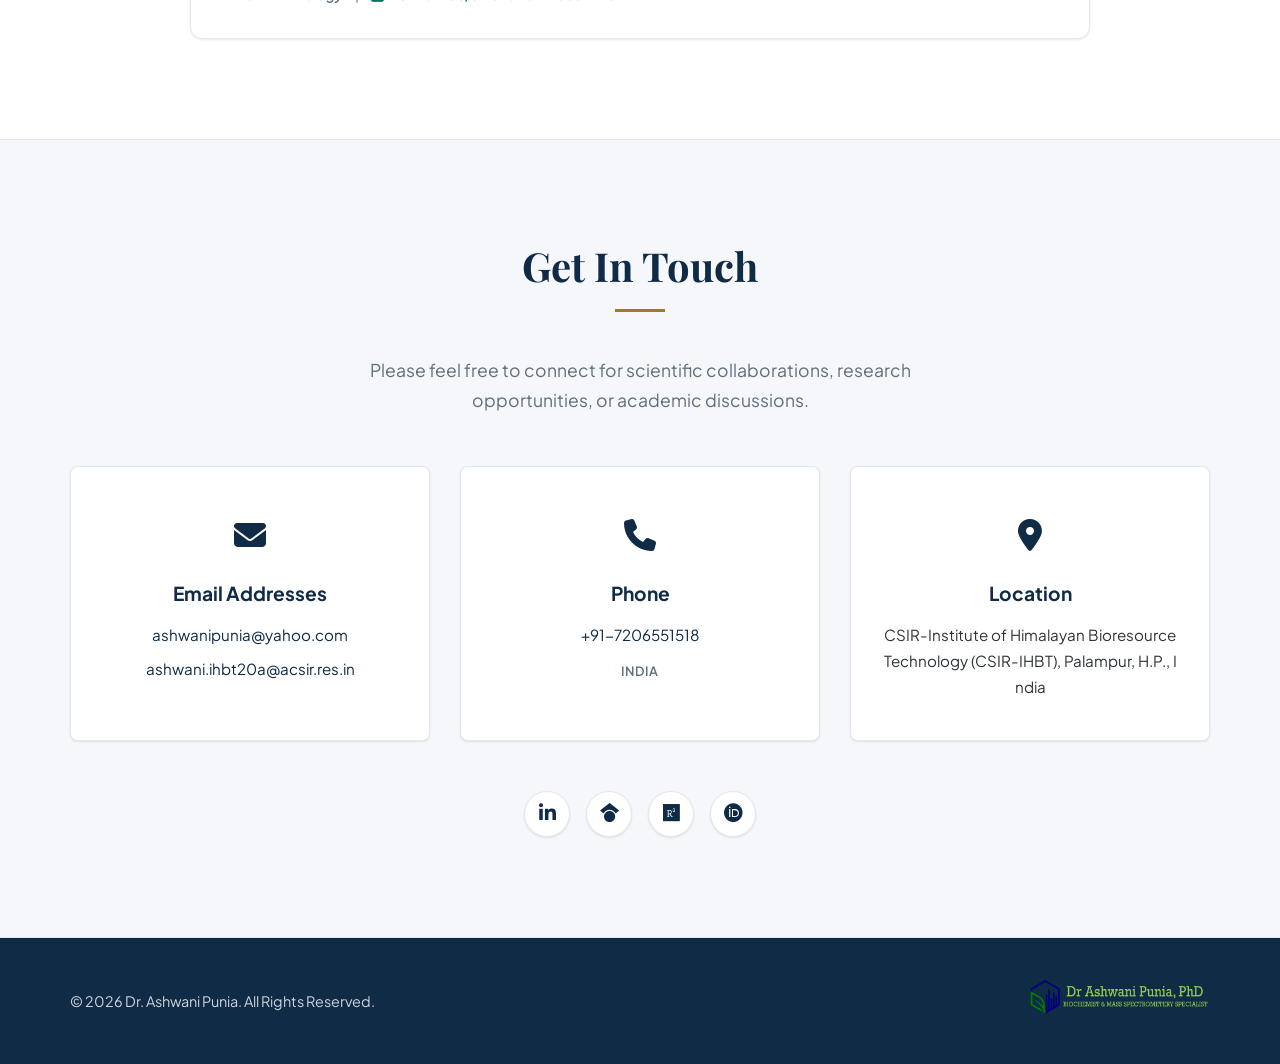
==== commit 259131ac: "Add interactive METLIN-style particle constellation to About section" ====
--- a/index.html
+++ b/index.html
@@ -86,6 +86,7 @@
 
     <!-- About Me Section -->
     <section id="about" class="fade-in">
+        <canvas id="about-particle-canvas" aria-hidden="true"></canvas>
         <div class="container">
             <h2 class="section-title">About Me</h2>
             <div class="about-grid">
--- a/style.css
+++ b/style.css
@@ -503,7 +503,25 @@
 
 /* About Section ----------------------------------------------------------- */
 #about {
+    position: relative;
     background-color: var(--card-bg);
+    overflow: hidden;
+    z-index: 1;
+}
+
+#about-particle-canvas {
+    position: absolute;
+    top: 0;
+    left: 0;
+    width: 100%;
+    height: 100%;
+    pointer-events: none;
+    z-index: 0;
+}
+
+#about .container {
+    position: relative;
+    z-index: 1;
 }
 
 .about-grid {
@@ -512,11 +530,17 @@
 }
 
 .about-card {
-    background: var(--light-bg);
+    background: rgba(245, 247, 250, 0.85);
+    backdrop-filter: blur(8px);
+    -webkit-backdrop-filter: blur(8px);
     border: 1px solid var(--border-color);
     padding: 40px;
     border-radius: 8px;
     box-shadow: var(--shadow-sm);
+}
+
+[data-theme="dark"] .about-card {
+    background: rgba(17, 26, 46, 0.85);
 }
 
 .about-text {
@@ -816,6 +840,21 @@
     gap: 30px;
 }
 
+/* Google Anti-Gravity Hover Physics Card Styling */
+.antigravity-hover-card {
+    transition: transform 0.2s cubic-bezier(0.16, 1, 0.3, 1), box-shadow 0.3s ease, border-color 0.3s ease;
+    transform-style: preserve-3d;
+    will-change: transform;
+}
+
+.antigravity-hover-card:hover {
+    box-shadow: 0 20px 40px rgba(15, 43, 70, 0.12);
+    border-color: var(--secondary-color);
+}
+
+[data-theme="dark"] .antigravity-hover-card:hover {
+    box-shadow: 0 20px 40px rgba(0, 0, 0, 0.4);
+}
 
 /* Ferrari Editorial Style Publication Cards */
 .publication-item {
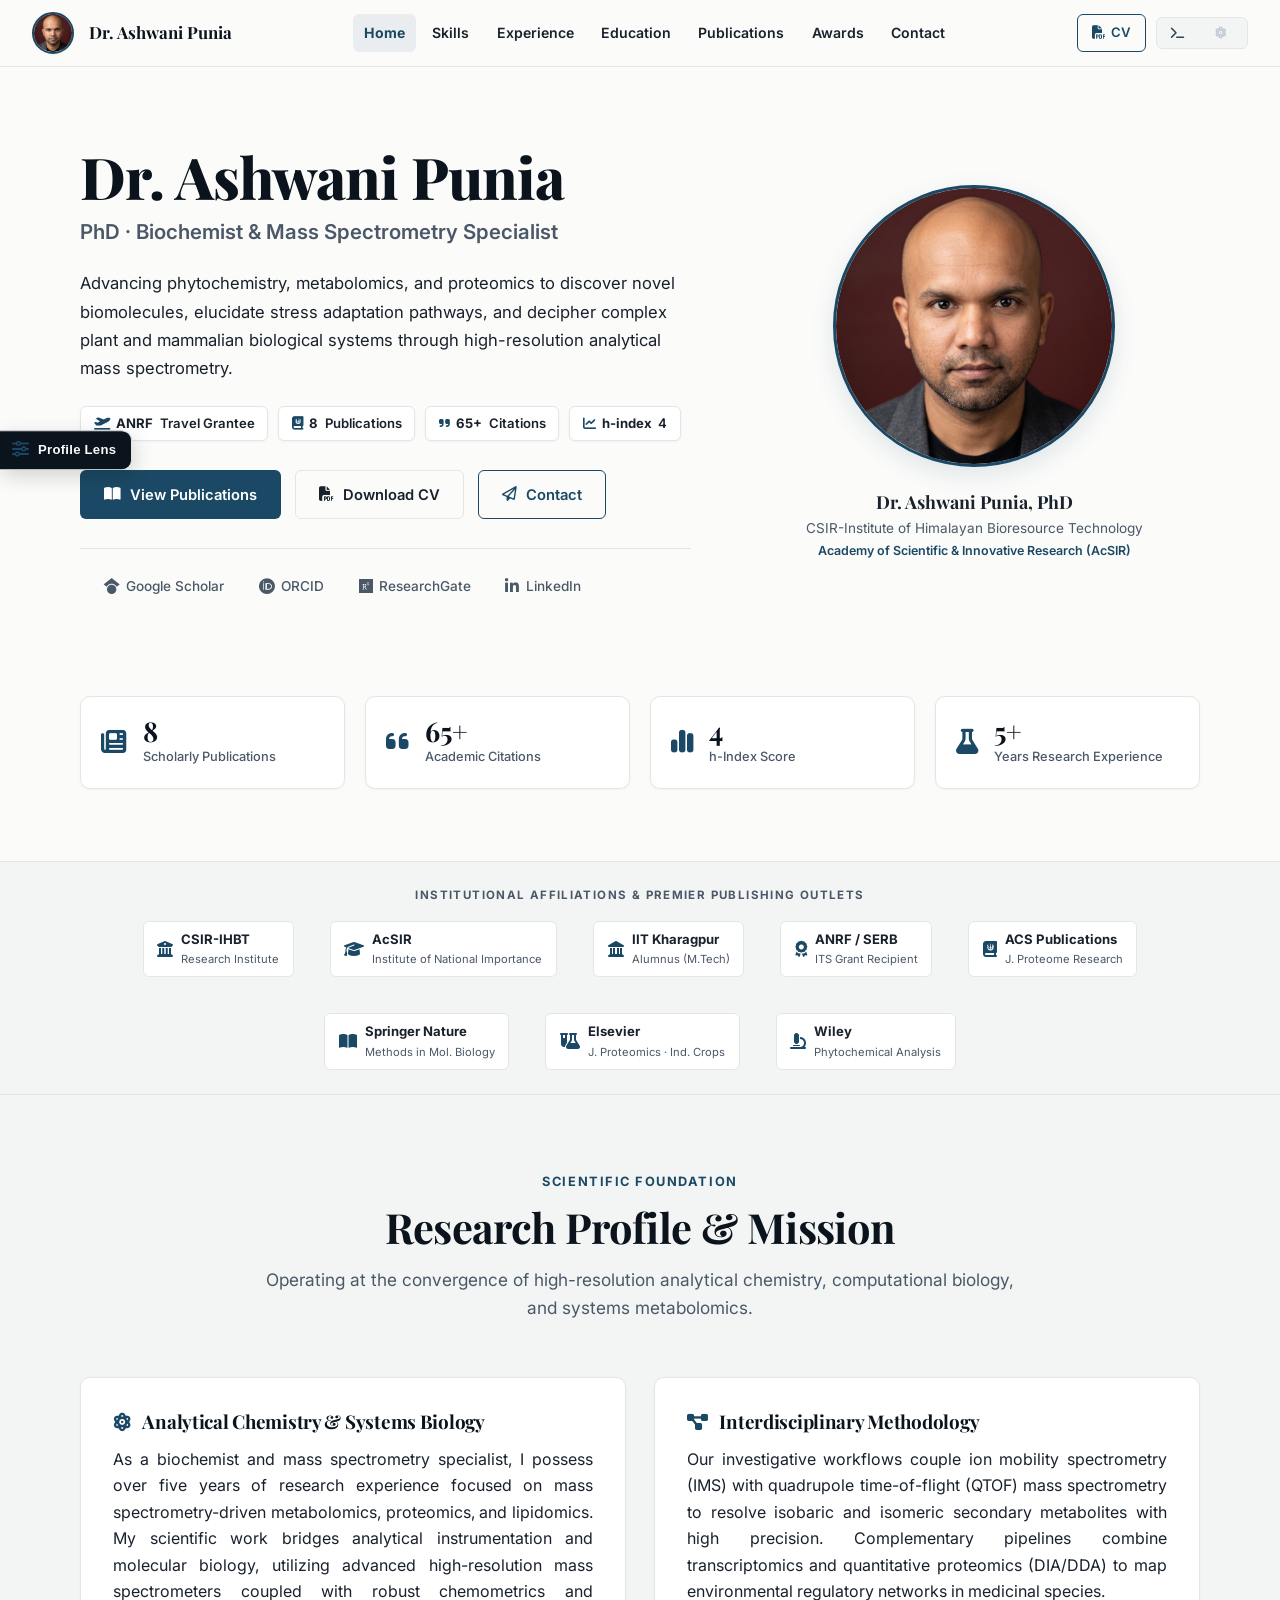
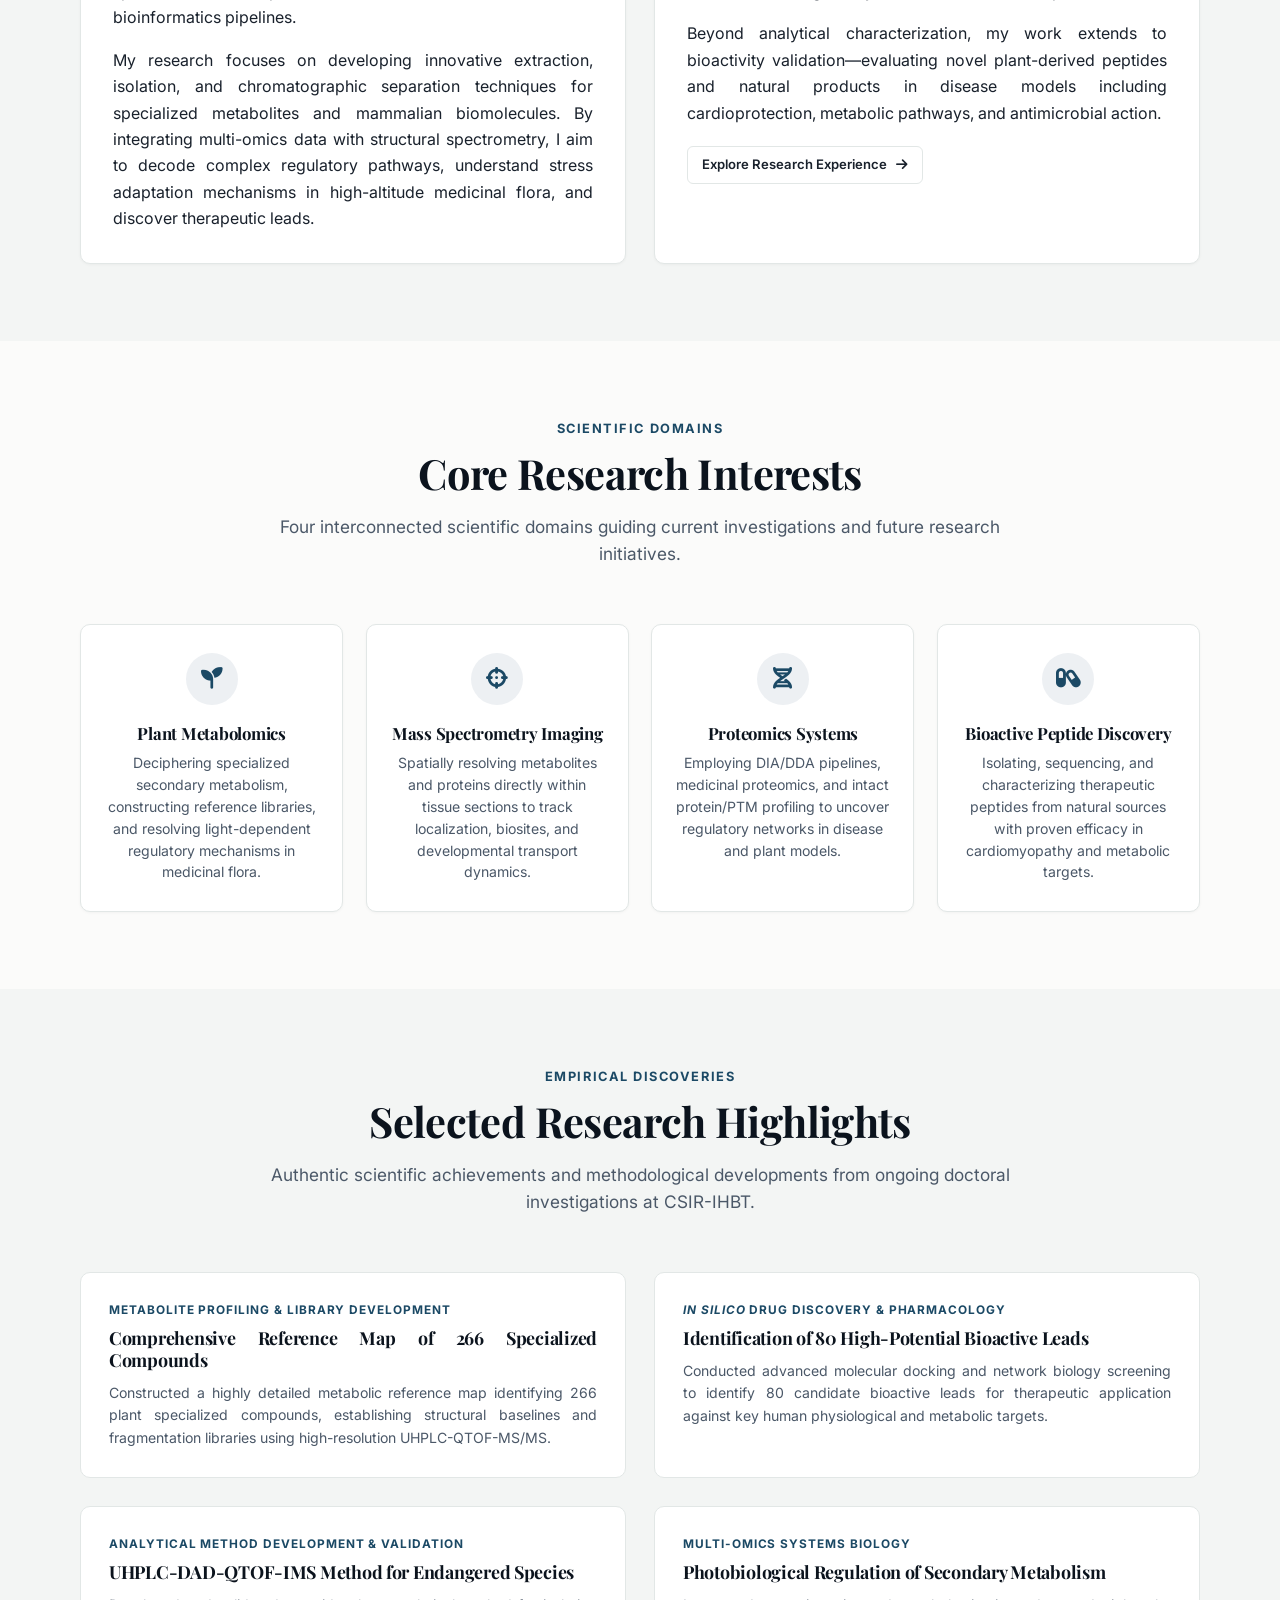
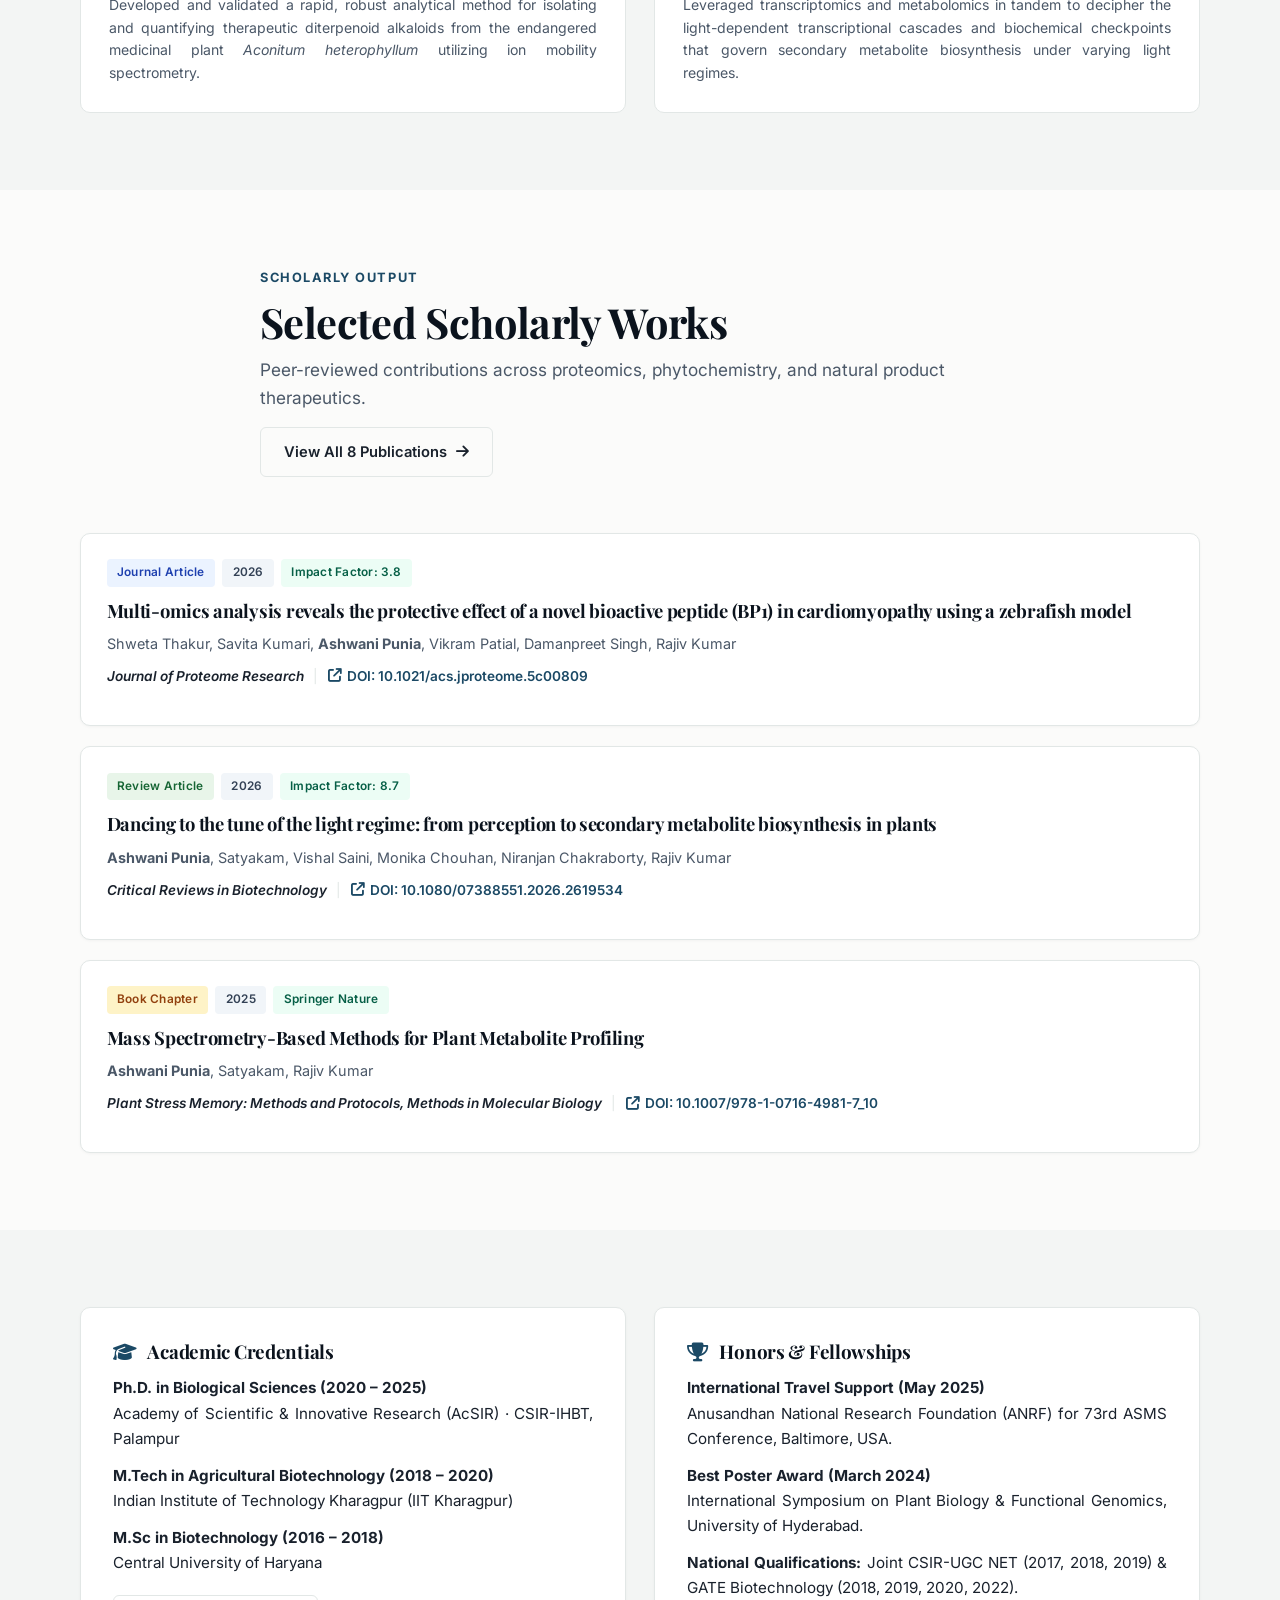
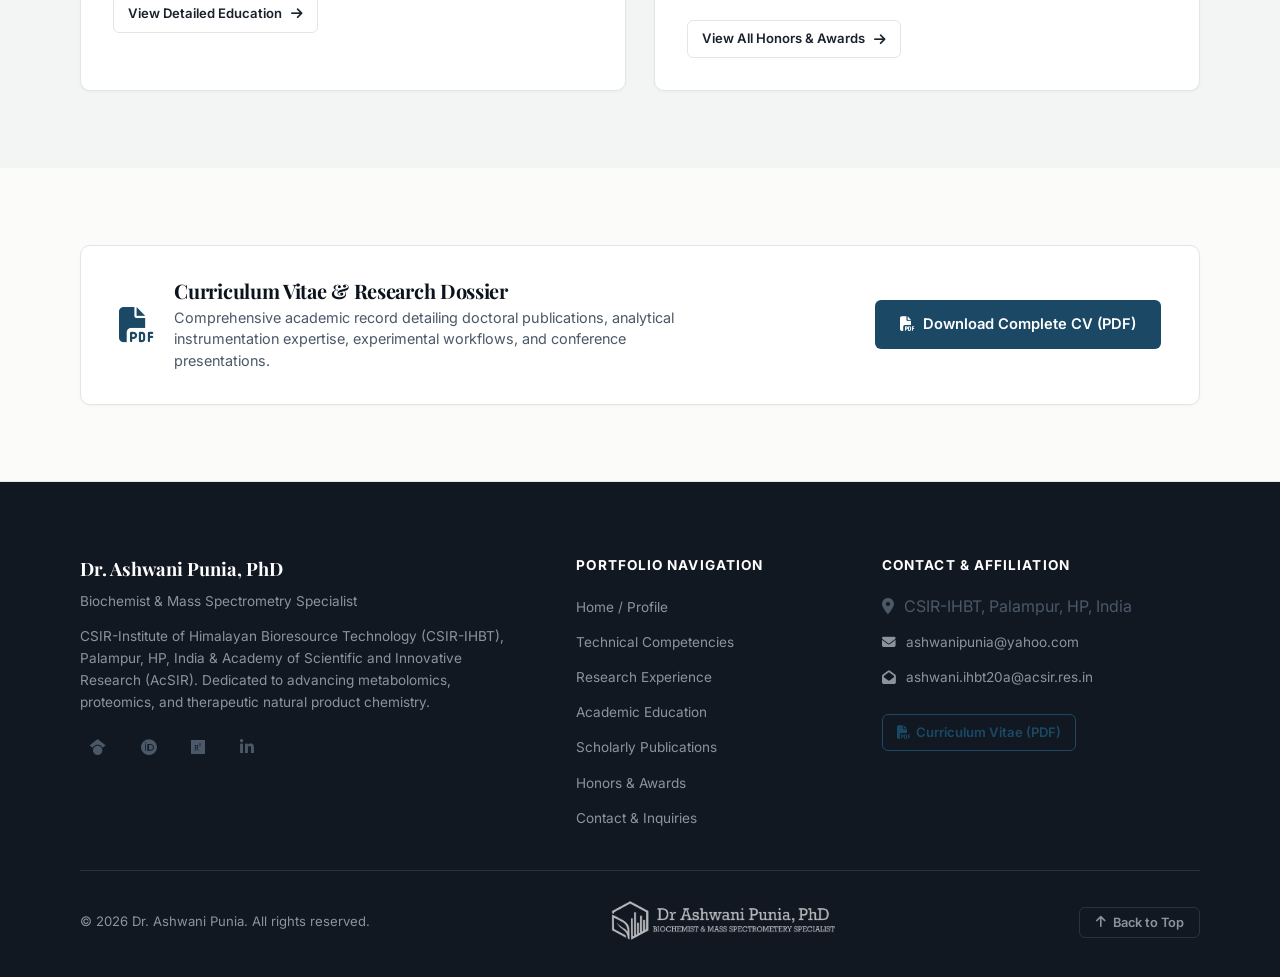
==== commit 369fe74f: "Add files via upload" ====
--- a/index.html
+++ b/index.html
@@ -1,493 +1,769 @@
 <!DOCTYPE html>
-<html lang="en">
+<html lang="en" data-theme="editorial">
 <head>
-    <meta charset="UTF-8">
-    <meta name="viewport" content="width=device-width, initial-scale=1.0">
-    <meta name="description" content="Professional Academic Portfolio of Ashwani Punia, PhD - Biochemist, Metabolomics and Proteomics Researcher.">
-    <title>Ashwani Punia, PhD | Academic Portfolio</title>
-   <!-- Favicon -->
-    <link rel="icon" type="image/png" href="favicon.png">
-    <link rel="apple-touch-icon" href="favicon.png">
- <script>
-      (function() {
-        try {
-          const saved = localStorage.getItem('theme');
-          if (saved) {
-            document.documentElement.setAttribute('data-theme', saved);
-          } else if (window.matchMedia && window.matchMedia('(prefers-color-scheme: dark)').matches) {
-            document.documentElement.setAttribute('data-theme', 'dark');
-          }
-        } catch (e) {
-          // ignore
-        }
-      })();
-    </script>
-    <link rel="stylesheet" href="style.css">
-    <link rel="stylesheet" href="https://cdnjs.cloudflare.com/ajax/libs/font-awesome/6.5.1/css/all.min.css">
-    <link href="https://fonts.googleapis.com/css2?family=Playfair+Display:ital,wght@0,400;0,600;0,700;1,400&family=Plus+Jakarta+Sans:wght@300;400;500;600;700&display=swap" rel="stylesheet">
+  <meta charset="UTF-8">
+  <meta name="viewport" content="width=device-width, initial-scale=1.0">
+  <meta name="description" content="Academic portfolio and research profile of Dr. Ashwani Punia, PhD — Biochemist and Mass Spectrometry Specialist at CSIR-IHBT and AcSIR, specializing in metabolomics, proteomics, and natural product discovery.">
+  <meta name="author" content="Dr. Ashwani Punia">
+  <title>Dr. Ashwani Punia, PhD | Biochemist &amp; Mass Spectrometry Specialist</title>
+
+  <!-- Open Graph / Social Metadata -->
+  <meta property="og:type" content="profile">
+  <meta property="og:title" content="Dr. Ashwani Punia, PhD | Biochemist &amp; Mass Spectrometry Specialist">
+  <meta property="og:description" content="Advancing phytochemistry, metabolomics, and proteomics through high-resolution analytical mass spectrometry and multi-omics systems biology.">
+  <meta property="og:image" content="https://ashwanipunia.github.io/portfolio/FACE.png">
+  <meta property="og:url" content="https://ashwanipunia.github.io/portfolio/">
+  <meta name="twitter:card" content="summary_large_image">
+  <meta name="twitter:title" content="Dr. Ashwani Punia, PhD | Academic Portfolio &amp; Research">
+  <meta name="twitter:description" content="Biochemist &amp; Mass Spectrometry Specialist at CSIR-IHBT &amp; AcSIR. Metabolomics, quantitative proteomics, bioactive peptides.">
+  <meta name="twitter:image" content="https://ashwanipunia.github.io/portfolio/FACE.png">
+
+  <!-- Google Scholar Highwire Press Indexing Metadata -->
+  <meta name="citation_author" content="Punia, Ashwani">
+  <meta name="citation_author_institution" content="CSIR-Institute of Himalayan Bioresource Technology">
+  <meta name="citation_author_institution" content="Academy of Scientific and Innovative Research (AcSIR)">
+
+  <!-- Favicon -->
+  <link rel="icon" type="image/png" href="favicon.png">
+  <link rel="apple-touch-icon" href="favicon.png">
+  <link rel="canonical" href="https://ashwanipunia.github.io/portfolio/">
+
+  <!-- EARLY THEME INIT (prevents flash of wrong theme) -->
+  <script>
+    (function() {
+      try {
+        var t = localStorage.getItem('theme');
+        document.documentElement.setAttribute('data-theme', t || 'editorial');
+      } catch (e) {
+        document.documentElement.setAttribute('data-theme', 'editorial');
+      }
+    })();
+  </script>
+
+  <!-- Google Fonts & FontAwesome -->
+  <link rel="preconnect" href="https://fonts.googleapis.com">
+  <link rel="preconnect" href="https://fonts.gstatic.com" crossorigin>
+  <link href="https://fonts.googleapis.com/css2?family=DM+Sans:ital,wght@0,400;0,500;0,600;0,700;1,400&family=Inter:wght@300;400;500;600;700&family=Playfair+Display:ital,wght@0,400;0,600;0,700;1,400;1,600;1,700&family=Plus+Jakarta+Sans:wght@400;500;600;700&family=Space+Grotesk:wght@400;500;600;700&display=swap" rel="stylesheet">
+  <link rel="stylesheet" href="https://cdnjs.cloudflare.com/ajax/libs/font-awesome/6.5.1/css/all.min.css">
+
+  <!-- Stylesheet -->
+  <link rel="stylesheet" href="style.css">
+
+  <!-- Schema.org Person Structured Data -->
+  <script type="application/ld+json">
+  {
+    "@context": "https://schema.org",
+    "@type": "Person",
+    "name": "Dr. Ashwani Punia",
+    "honorificPrefix": "Dr.",
+    "honorificSuffix": "PhD",
+    "jobTitle": "Biochemist & Mass Spectrometry Specialist",
+    "worksFor": [
+      {
+        "@type": "ResearchOrganization",
+        "name": "CSIR-Institute of Himalayan Bioresource Technology (CSIR-IHBT)",
+        "location": "Palampur, Himachal Pradesh, India"
+      },
+      {
+        "@type": "CollegeOrUniversity",
+        "name": "Academy of Scientific and Innovative Research (AcSIR)"
+      }
+    ],
+    "alumniOf": [
+      {
+        "@type": "CollegeOrUniversity",
+        "name": "Indian Institute of Technology Kharagpur"
+      },
+      {
+        "@type": "CollegeOrUniversity",
+        "name": "Central University of Haryana"
+      }
+    ],
+    "sameAs": [
+      "https://scholar.google.com/citations?view_op=list_works&hl=en&user=cunYBgoAAAAJ",
+      "https://orcid.org/0009-0001-9700-7668",
+      "https://www.researchgate.net/profile/Ashwani-Punia-2?ev=hdr_xprf",
+      "https://www.linkedin.com/in/ashwani-punia-a8b10917b/"
+    ]
+  }
+  </script>
 </head>
-<body>
-
-    <!-- Background Google Antigravity Blobs -->
-    <div class="blob-container" aria-hidden="true">
-        <div class="blob blob-blue"></div>
-        <div class="blob blob-red"></div>
-        <div class="blob blob-yellow"></div>
-        <div class="blob blob-green"></div>
+<body id="top">
+  <!-- Accessible Skip Link -->
+  <a href="#main-content" class="skip-link">Skip to main content</a>
+
+  <!-- Primary Profile Controller (Docked Left Control) -->
+  <aside id="profile-controller" class="profile-controller" aria-label="Profile Display Controller">
+    <button type="button" id="profile-controller-toggle" class="profile-controller-toggle" aria-expanded="false" title="Customize Profile Display">
+      <i class="fa-solid fa-sliders" aria-hidden="true"></i>
+      <span class="controller-toggle-label">Profile Lens</span>
+    </button>
+    <div class="profile-controller-panel" id="profile-controller-panel">
+      <button type="button" id="profile-controller-close" class="controller-close-btn" aria-label="Close profile controller">
+        <i class="fa-solid fa-xmark" aria-hidden="true"></i>
+      </button>
+      <div class="controller-header">
+        <div class="controller-title-row">
+          <i class="fa-solid fa-user-gear controller-icon" aria-hidden="true"></i>
+          <h3 class="controller-title">Primary Profile Lens</h3>
+        </div>
+        <p class="controller-desc">Select which specialized scientific profile to emphasize to viewers:</p>
+      </div>
+      <div class="controller-options" role="radiogroup" aria-label="Select Academic Profile Persona">
+        <label class="profile-opt-card active" data-profile="all">
+          <input type="radio" name="profile_lens" value="all" checked>
+          <div class="opt-content">
+            <div class="opt-name"><i class="fa-solid fa-globe"></i> Comprehensive Profile</div>
+            <div class="opt-meta">Full academic dossier across all disciplines</div>
+          </div>
+        </label>
+        <label class="profile-opt-card" data-profile="metabolomics">
+          <input type="radio" name="profile_lens" value="metabolomics">
+          <div class="opt-content">
+            <div class="opt-name"><i class="fa-solid fa-seedling"></i> Metabolomics Specialist</div>
+            <div class="opt-meta">Secondary metabolism, IMS-QTOF, 266-compound map</div>
+          </div>
+        </label>
+        <label class="profile-opt-card" data-profile="proteomics">
+          <input type="radio" name="profile_lens" value="proteomics">
+          <div class="opt-content">
+            <div class="opt-name"><i class="fa-solid fa-dna"></i> Proteomics &amp; Systems Biology</div>
+            <div class="opt-meta">Quantitative DIA/DDA, protein maps &amp; network biology</div>
+          </div>
+        </label>
+        <label class="profile-opt-card" data-profile="discovery">
+          <input type="radio" name="profile_lens" value="discovery">
+          <div class="opt-content">
+            <div class="opt-name"><i class="fa-solid fa-capsules"></i> Bioactive Peptides &amp; Drug Discovery</div>
+            <div class="opt-meta">Natural products, cardioprotective leads &amp; docking</div>
+          </div>
+        </label>
+      </div>
+      <div class="controller-footer">
+        <div class="active-lens-indicator">
+          <span class="lens-dot"></span>
+          <span id="active-lens-text">Showing: Comprehensive Profile</span>
+        </div>
+      </div>
     </div>
-
-    <!-- Header / Navigation -->
-    <nav id="navbar">
-        <div class="nav-container">
-            <h1 class="logo">
-                <a href="https://ashwanipunia.github.io/portfolio/">
-                    <img src="FACE.png" width="80" height="80" style="border-radius: 20%; vertical-align: middle;" alt="Ashwani Punia" class="logo-img">
-                </a>
-                <span class="logo-text">Ashwani Punia, <span class="logo-sub">PhD</span></span>
-            </h1>
-            <ul class="nav-links">
-                <li><a href="#about">About</a></li>
-                <li><a href="#research">Research</a></li>
-                <li><a href="#skills">Skills</a></li>
-                <li><a href="#experience">Experience</a></li>
-                <li><a href="#education">Education</a></li>
-                <li><a href="#awards">Awards</a></li>
-                <li><a href="#publications">Publications</a></li>
-                <li><a href="#contact">Contact</a></li>
-                <li><a href="Ashwani_Punia_CV.pdf" target="Ashwani_Punia_CV.pdf" class="nav-cv-btn"><i class="fas fa-file-pdf"></i> CV</a></li>
-            </ul>
-            <div class="hamburger">
-                <i class="fas fa-bars"></i>
-            </div>
-            <!-- Theme toggle -->
-            <button id="theme-toggle" aria-label="Toggle theme" aria-pressed="false" class="theme-toggle">
-                <i class="fas fa-moon"></i>
-            </button>
-        </div>
-    </nav>
-
+  </aside>
+
+  <!-- Header / Navigation -->
+  <header id="navbar">
+    <div class="nav-container">
+      <a href="index.html" class="brand" aria-label="Dr. Ashwani Punia Home">
+        <img src="FACE.png" alt="Dr. Ashwani Punia" class="brand-avatar" width="70" height="70">
+        <div class="brand-info">
+          <span class="brand-name">Dr. Ashwani Punia</span>
+          <span class="brand-sub"></span>
+        </div>
+      </a>
+
+      <!-- Desktop & Mobile Navigation Links -->
+      <nav aria-label="Main Navigation">
+        <ul class="nav-links" id="primary-navigation">
+          <li class="nav-item"><a href="index.html" class="nav-link active" aria-current="page">Home</a></li>
+          <li class="nav-item"><a href="skills.html" class="nav-link">Skills</a></li>
+          <li class="nav-item"><a href="experience.html" class="nav-link">Experience</a></li>
+          <li class="nav-item"><a href="education.html" class="nav-link">Education</a></li>
+          <li class="nav-item"><a href="publications.html" class="nav-link">Publications</a></li>
+          <li class="nav-item"><a href="awards.html" class="nav-link">Awards</a></li>
+          <li class="nav-item"><a href="contact.html" class="nav-link">Contact</a></li>
+          <li class="nav-item nav-mobile-cv">
+            <a href="Ashwani_Punia_CV.pdf" target="_blank" rel="noopener noreferrer" class="btn btn-outline-gold btn-sm" style="width: 100%;">
+              <i class="fa-solid fa-file-pdf" aria-hidden="true"></i> Download CV (PDF)
+            </a>
+          </li>
+        </ul>
+      </nav>
+
+      <!-- Nav Actions: CV, 4-Theme Switcher, Mobile Toggle -->
+      <div class="nav-actions">
+        <a href="Ashwani_Punia_CV.pdf" target="_blank" rel="noopener noreferrer" class="nav-cv-link" title="Download Academic Curriculum Vitae">
+          <i class="fa-solid fa-file-pdf" aria-hidden="true"></i> <span>CV</span>
+        </a>
+
+        
+
+        <!-- 4-Theme Switcher (Editorial, Swiss, Technical, Cosmic) -->
+        <div class="theme-switcher" role="group" aria-label="Visual Theme Switcher">
+
+          <button type="button" class="theme-btn" data-theme="technical" aria-pressed="false" aria-label="Technical theme">
+            <i class="fa-solid fa-terminal" aria-hidden="true"></i>
+            <span></span>
+          </button>
+          <button type="button" class="theme-btn" data-theme="cosmic" aria-pressed="false" aria-label="Cosmic theme">
+            <i class="fa-solid fa-atom" aria-hidden="true"></i>
+            <span></span>
+          </button>
+        </div>
+
+        <button class="hamburger" aria-label="Toggle navigation menu" aria-expanded="false" aria-controls="primary-navigation" type="button">
+          <i class="fa-solid fa-bars" aria-hidden="true"></i>
+        </button>
+      </div>
+    </div>
+  </header>
+
+  <main id="main-content">
     <!-- Hero Section -->
-    <section id="hero" class="fade-in">
+    <section class="hero-section" aria-labelledby="hero-heading">
+      <!-- Background Canvas for Interactive Graphics (Mode 3 Coordinate Grid / Mode 4 Starfield) -->
+      <canvas id="hero-canvas" aria-hidden="true"></canvas>
+
+      <div class="container hero-container">
+        <!-- Left Column: Editorial Introduction -->
         <div class="hero-content">
-            <div class="hero-badge">Academic Portfolio</div>
-            <h1>Dr. Ashwani Punia</h1>
-            <h2>Biochemist & Mass Spectrometry Specialist</h2>
-            <p class="hero-lead">Advancing the frontiers of phytochemistry, metabolomics, and proteomics to discover novel biomolecules and understand biological systems.</p>
-            <div class="cta-buttons">
-                <a href="#contact" class="btn primary-btn"><i class="fas fa-envelope"></i> Contact Me</a>
-                <a href="#publications" class="btn secondary-btn"><i class="fas fa-microscope"></i> View Publications</a>
-                <a href="Ashwani_Punia_CV.pdf" target="Ashwani_Punia_CV.pdf" class="btn cv-btn"><i class="fas fa-file-pdf"></i> Download CV</a>
-            </div>
-        </div>
-        <div class="scroll-indicator">
-            <a href="#about" aria-label="Scroll to About"><i class="fas fa-chevron-down"></i></a>
-        </div>
-    </section>
-
-    <!-- About Me Section -->
-    <section id="about" class="fade-in">
-        <canvas id="about-particle-canvas" aria-hidden="true"></canvas>
-        <div class="container">
-            <h2 class="section-title">About Me</h2>
-            <div class="about-grid">
-                <div class="about-card">
-                    <p class="about-text">
-                        As a dedicated and resourceful biochemist, I possess over five years of rigorous research experience specializing in mass spectrometry-driven metabolomics, proteomics, and lipidomics. My research operates at the intersection of analytical chemistry and systems biology, utilizing advanced high-resolution instruments coupled with robust chemometric and bioinformatics workflows.
-                    </p>
-                    <p class="about-text">
-                        I am highly committed to developing innovative extraction, isolation, and separation techniques for plant and mammalian biomolecules. Through multi-omics integration and structural analysis, my goal is to decode complex regulatory pathways, investigate stress adaptation mechanisms in medicinal plants, and uncover therapeutic bioactive molecules.
-                    </p>
-                </div>
-            </div>
-        </div>
-    </section>
-
-    <!-- Research Interests Section -->
-    <section id="research" class="bg-light fade-in">
-        <div class="container">
-            <h2 class="section-title">Research Interests</h2>
-            <div class="interests-grid">
-                <div class="interest-card">
-                    <div class="interest-icon-wrapper">
-                        <i class="fas fa-seedling"></i>
-                    </div>
-                    <h3>Plant Metabolomics</h3>
-                    <p>Deciphering the complexity of plant specialized metabolism, constructing comprehensive metabolite reference maps, and exploring how light regimes and environmental cues regulate secondary biosynthesis pathways in medicinal flora.</p>
-                </div>
-                <div class="interest-card">
-                    <div class="interest-icon-wrapper">
-                        <i class="fas fa-crosshairs"></i>
-                    </div>
-                    <h3>Mass Spectrometry Imaging</h3>
-                    <p>Spatially mapping metabolites and proteins directly within tissue sections to understand their localized distribution, biosynthesis sites, and transport mechanics under physiological and developmental shifts.</p>
-                </div>
-                <div class="interest-card">
-                    <div class="interest-icon-wrapper">
-                        <i class="fas fa-dna"></i>
-                    </div>
-                    <h3>Proteomics in Human/Plant Systems</h3>
-                    <p>Using DIA/DDA pipelines, medicinal proteomics, and intact protein/PTM analysis to discover regulatory networks governing cardiac disease models, developmental transitions, and plant environmental adaptations.</p>
-                </div>
-                <div class="interest-card">
-                    <div class="interest-icon-wrapper">
-                        <i class="fas fa-capsules"></i>
-                    </div>
-                    <h3>Bioactive Peptide Discovery</h3>
-                    <p>Identifying, isolating, and validating novel plant-derived bioactive peptides for pharmaceutical applications, assessing their therapeutic potential in cardio-protection and metabolic diseases.</p>
-                </div>
-            </div>
-        </div>
-    </section>
-
-    <!-- Technical Competencies Section -->
-    <section id="skills" class="fade-in">
-        <div class="container">
-            <h2 class="section-title">Technical Competencies</h2>
-            <div class="skills-grid">
-                <div class="skill-card">
-                    <i class="fas fa-microscope skill-icon"></i>
-                    <h3>Mass Spectrometry</h3>
-                    <p>DIA/DDA workflows, Medicinal Proteomics, Intact Protein Analysis, and Post-Translational Modification (PTM) profiling.</p>
-                </div>
-                <div class="skill-card">
-                    <i class="fas fa-vials skill-icon"></i>
-                    <h3>Analytical Chemistry</h3>
-                    <p>Method development using HPLC, UHPLC, LC-MS/MS, FPLC (AKTA<sup>&reg;</sup> pure), and Ultracentrifugation.</p>
-                </div>
-                <div class="skill-card">
-                    <i class="fas fa-laptop-code skill-icon"></i>
-                    <h3>Computational Biology</h3>
-                    <p>Molecular Docking, Network Biology, MS-DIAL, MetaboAnalyst, and advanced statistical analysis of high-throughput omics data.</p>
-                </div>
-                <div class="skill-card">
-                    <i class="fas fa-toolbox skill-icon"></i>
-                    <h3>Instrumentation Expertise</h3>
-                    <p>UHPLC-QTOF-MS/MS (Agilent 6560 Ion Mobility), MALDI-TOF/TOF (Bruker), IDEAS ImageStream, QuantStudio 3, CFX Opus 96, and GC-MS.</p>
-                </div>
-                <div class="skill-card">
-                    <i class="fas fa-disease skill-icon"></i>
-                    <h3>Biochemistry & Assays</h3>
-                    <p>Mammalian Cell Culture, Enzyme Kinetics, Antimicrobial Screening, and Extraction/Isolation of biomolecules.</p>
-                </div>
-            </div>
-        </div>
-    </section>
-
-    <!-- Research Experience Section -->
-    <section id="experience" class="bg-light fade-in">
-        <div class="container">
-            <h2 class="section-title">Research Experience</h2>
-            <div class="timeline">
-                <div class="timeline-item">
-                    <div class="timeline-date">Aug 2020 - Dec 2025</div>
-                    <div class="timeline-content">
-                        <h3>PhD Researcher (Biological Sciences)</h3>
-                        <h4>CSIR-Institute of Himalayan Bioresource Technology (CSIR-IHBT), Palampur, HP, India</h4>
-                        <ul>
-                            <li>Developed and validated a rapid, robust method for isolating and quantifying therapeutic alkaloids from endangered <i>Aconitum heterophyllum</i> using UHPLC-DAD-QTOF-IMS.</li>
-                            <li>Constructed a highly detailed metabolic reference map identifying 266 plant specialized compounds.</li>
-                            <li>Conducted advanced molecular docking to identify 80 high-potential bioactive leads for therapeutic application.</li>
-                            <li>Leveraged transcriptomics and metabolomics in tandem to map light-dependent transcriptional regulations in secondary biosynthesis.</li>
-                        </ul>
-                    </div>
-                </div>
-            </div>
-        </div>
-    </section>
-
-    <!-- Education Section -->
-    <section id="education" class="fade-in">
-        <div class="container">
-            <h2 class="section-title">Education</h2>
-            <div class="timeline">
-                <div class="timeline-item">
-                    <div class="timeline-date">2020 - 2025</div>
-                    <div class="timeline-content">
-                        <h3>Ph.D. in Biological Sciences</h3>
-                        <p class="institution">Academy of Scientific & Innovative Research (AcSIR)</p>
-                        <p class="location">CSIR-IHBT, Palampur, India</p>
-                    </div>
-                </div>
-                <div class="timeline-item">
-                    <div class="timeline-date">2018 - 2020</div>
-                    <div class="timeline-content">
-                        <h3>M.Tech in Agricultural Biotechnology</h3>
-                        <p class="institution">Indian Institute of Technology Kharagpur (IIT Kharagpur)</p>
-                        <p class="location">West Bengal, India</p>
-                    </div>
-                </div>
-                <div class="timeline-item">
-                    <div class="timeline-date">2016 - 2018</div>
-                    <div class="timeline-content">
-                        <h3>M.Sc in Biotechnology</h3>
-                        <p class="institution">Central University of Haryana</p>
-                        <p class="location">Jant-Pali, India</p>
-                    </div>
-                </div>
-            </div>
-        </div>
-    </section>
-
-    <!-- Awards & Honors Section -->
-    <section id="awards" class="bg-light fade-in">
-        <div class="container">
-            <h2 class="section-title">Awards & Honors</h2>
-            <div class="awards-grid">
-                <div class="award-card">
-                    <div class="award-icon"><i class="fas fa-award"></i></div>
-                    <div class="award-details">
-                        <span class="award-year">May 2025</span>
-                        <h3>International Travel Support</h3>
-                        <p class="award-desc">Awarded by Anusandhan National Research Foundation (ANRF) to support and facilitate research presentation and attendance at the 73rd ASMS Conference, Baltimore, Maryland, USA.</p>
-                    </div>
-                </div>
-                <div class="award-card">
-                    <div class="award-icon"><i class="fas fa-trophy"></i></div>
-                    <div class="award-details">
-                        <span class="award-year">March 2024</span>
-                        <h3>Best Poster Award</h3>
-                        <p class="award-desc">Recognized at the International Symposium on Plant Biology and Functional Genomics, organized by the prestigious University of Hyderabad.</p>
-                    </div>
-                </div>
-                <div class="award-card">
-                    <div class="award-icon"><i class="fas fa-medal"></i></div>
-                    <div class="award-details">
-                        <span class="award-year">2017, 2018, 2019</span>
-                        <h3>Joint CSIR-UGC NET</h3>
-                        <p class="award-desc">Qualified the National Eligibility Test (NET) conducted jointly by CSIR and UGC, demonstrating outstanding conceptual strength in Life Sciences.</p>
-                    </div>
-                </div>
-                <div class="award-card">
-                    <div class="award-icon"><i class="fas fa-graduation-cap"></i></div>
-                    <div class="award-details">
-                        <span class="award-year">2018, 2019, 2020, 2022</span>
-                        <h3>Graduate Aptitude Test in Engineering (GATE)</h3>
-                        <p class="award-desc">Consistently qualified the highly competitive GATE exam in Biotechnology with high percentile, highlighting rigorous academic foundation.</p>
-                    </div>
-                </div>
-            </div>
-        </div>
-    </section>
-
-    <!-- Publications Section -->
-    <section id="publications" class="fade-in">
-        <div class="container">
-            <h2 class="section-title">Publications</h2>
-            <p class="publications-summary">
-                <span class="stat-badge"><i class="fas fa-book"></i> Total Publications: <span class="stat-count" data-target="8">0</span></span>
-                <span class="stat-badge"><i class="fas fa-quote-right"></i> Citations: <span class="stat-count" data-target="63">0</span></span>
-                <span class="stat-badge"><i class="fas fa-chart-line"></i> h-index: <span class="stat-count" data-target="4">0</span></span>
-            </p>
+          
+
+          <h1 id="hero-heading" class="hero-title">Dr. Ashwani Punia</h1>
+          <p class="hero-subtitle">PhD · Biochemist &amp; Mass Spectrometry Specialist</p>
+
+          <p class="hero-summary">
+            Advancing phytochemistry, metabolomics, and proteomics to discover novel biomolecules, elucidate stress adaptation pathways, and decipher complex plant and mammalian biological systems through high-resolution analytical mass spectrometry.
+          </p>
+
+          <!-- Meta Highlights Pills -->
+          <div class="hero-meta-pills" aria-label="Core Academic Highlights">
+            <span class="meta-pill"><i class="fa-solid fa-plane-departure" aria-hidden="true"></i> <strong>ANRF</strong> Travel Grantee</span>
+            <span class="meta-pill"><i class="fa-solid fa-book-journal-whills" aria-hidden="true"></i> <strong>8</strong> Publications</span>
+            <span class="meta-pill"><i class="fa-solid fa-quote-right" aria-hidden="true"></i> <strong>65+</strong> Citations</span>
+            <span class="meta-pill"><i class="fa-solid fa-chart-line" aria-hidden="true"></i> <strong>h-index</strong> 4</span>
+          </div>
+
+          <!-- Dual CTAs -->
+          <div class="hero-actions">
+            <a href="publications.html" class="btn btn-primary">
+              <i class="fa-solid fa-book-open" aria-hidden="true"></i> View Publications
+            </a>
+            <a href="Ashwani_Punia_CV.pdf" target="_blank" rel="noopener noreferrer" class="btn btn-secondary">
+              <i class="fa-solid fa-file-pdf" aria-hidden="true"></i> Download CV
+            </a>
+            <a href="contact.html" class="btn btn-outline-gold">
+              <i class="fa-regular fa-paper-plane" aria-hidden="true"></i> Contact
+            </a>
+          </div>
+
+          <!-- Scholarly Profile Links Row -->
+          <div class="hero-profiles" aria-label="Verified Scholarly Profiles">
+            <span style="font-size: 0.82rem; color: var(--color-text-muted); font-weight: 600;"></span>
+            <a href="https://scholar.google.com/citations?view_op=list_works&amp;hl=en&amp;user=cunYBgoAAAAJ" target="_blank" rel="noopener noreferrer" class="profile-icon-link" title="Google Scholar Profile" aria-label="Google Scholar profile">
+              <i class="fa-brands fa-google-scholar" aria-hidden="true"></i> Google Scholar
+            </a>
+            <a href="https://orcid.org/0009-0001-9700-7668" target="_blank" rel="noopener noreferrer" class="profile-icon-link" title="ORCID Profile" aria-label="ORCID profile">
+              <i class="fa-brands fa-orcid" aria-hidden="true"></i> ORCID
+            </a>
+            <a href="https://www.researchgate.net/profile/Ashwani-Punia-2?ev=hdr_xprf" target="_blank" rel="noopener noreferrer" class="profile-icon-link" title="ResearchGate Profile" aria-label="ResearchGate profile">
+              <i class="fa-brands fa-researchgate" aria-hidden="true"></i> ResearchGate
+            </a>
+            <a href="https://www.linkedin.com/in/ashwani-punia-a8b10917b/" target="_blank" rel="noopener noreferrer" class="profile-icon-link" title="LinkedIn Profile" aria-label="LinkedIn profile">
+              <i class="fa-brands fa-linkedin-in" aria-hidden="true"></i> LinkedIn
+            </a>
+          </div>
+        </div>
+
+        <!-- Right Column: Circular Portrait Frame (Adapts to Active Theme) -->
+        <div class="hero-visual">
+          <div class="hero-portrait-frame">
+            <img src="FACE.png" alt="Portrait photograph of Dr. Ashwani Punia" class="hero-portrait-img" width="340" height="340">
+          </div>
+          <div class="hero-portrait-caption">
+            <div class="caption-name">Dr. Ashwani Punia, PhD</div>
+            <div class="caption-affil">CSIR-Institute of Himalayan Bioresource Technology</div>
+            <div class="caption-sub">Academy of Scientific &amp; Innovative Research (AcSIR)</div>
+          </div>
+        </div>
+      </div>
+    </section>
+
+    <!-- Metrics Banner -->
+    <section class="section" style="padding-top: 1rem; padding-bottom: 2rem;" aria-label="Scholarly Impact Metrics">
+      <div class="container">
+        <div class="metrics-banner">
+          <div class="metric-item">
+            <div class="metric-icon" aria-hidden="true"><i class="fa-solid fa-newspaper"></i></div>
+            <div>
+              <div class="metric-number">8</div>
+              <div class="metric-label">Scholarly Publications</div>
+            </div>
+          </div>
+          <div class="metric-item">
+            <div class="metric-icon" aria-hidden="true"><i class="fa-solid fa-quote-left"></i></div>
+            <div>
+              <div class="metric-number">65+</div>
+              <div class="metric-label">Academic Citations</div>
+            </div>
+          </div>
+          <div class="metric-item">
+            <div class="metric-icon" aria-hidden="true"><i class="fa-solid fa-chart-simple"></i></div>
+            <div>
+              <div class="metric-number">4</div>
+              <div class="metric-label">h-Index Score</div>
+            </div>
+          </div>
+          <div class="metric-item">
+            <div class="metric-icon" aria-hidden="true"><i class="fa-solid fa-flask"></i></div>
+            <div>
+              <div class="metric-number">5+</div>
+              <div class="metric-label">Years Research Experience</div>
+            </div>
+          </div>
+        </div>
+      </div>
+    </section>
+
+    <!-- Institutional & Publisher Authority Strip -->
+    <section class="institution-strip" aria-label="Academic Affiliations and Premier Publisher Outlets">
+      <div class="container">
+        <div class="strip-label">Institutional Affiliations &amp; Premier Publishing Outlets</div>
+        <div class="strip-grid">
+          <div class="strip-item" title="Council of Scientific &amp; Industrial Research">
+            <i class="fa-solid fa-building-columns strip-icon" aria-hidden="true"></i>
+            <div>
+              <strong>CSIR-IHBT</strong>
+              <div class="strip-subtext">Research Institute</div>
+            </div>
+          </div>
+          <div class="strip-item" title="Academy of Scientific &amp; Innovative Research">
+            <i class="fa-solid fa-graduation-cap strip-icon" aria-hidden="true"></i>
+            <div>
+              <strong>AcSIR</strong>
+              <div class="strip-subtext">Institute of National Importance</div>
+            </div>
+          </div>
+          <div class="strip-item" title="Indian Institute of Technology Kharagpur">
+            <i class="fa-solid fa-landmark strip-icon" aria-hidden="true"></i>
+            <div>
+              <strong>IIT Kharagpur</strong>
+              <div class="strip-subtext">Alumnus (M.Tech)</div>
+            </div>
+          </div>
+          <div class="strip-item" title="Anusandhan National Research Foundation">
+            <i class="fa-solid fa-award strip-icon" aria-hidden="true"></i>
+            <div>
+              <strong>ANRF / SERB</strong>
+              <div class="strip-subtext">ITS Grant Recipient</div>
+            </div>
+          </div>
+          <div class="strip-item" title="American Chemical Society Publications">
+            <i class="fa-solid fa-book-journal-whills strip-icon" aria-hidden="true"></i>
+            <div>
+              <strong>ACS Publications</strong>
+              <div class="strip-subtext">J. Proteome Research</div>
+            </div>
+          </div>
+          <div class="strip-item" title="Springer Nature Journals &amp; Protocols">
+            <i class="fa-solid fa-book-open strip-icon" aria-hidden="true"></i>
+            <div>
+              <strong>Springer Nature</strong>
+              <div class="strip-subtext">Methods in Mol. Biology</div>
+            </div>
+          </div>
+          <div class="strip-item" title="Elsevier Scientific Journals">
+            <i class="fa-solid fa-flask-vial strip-icon" aria-hidden="true"></i>
+            <div>
+              <strong>Elsevier</strong>
+              <div class="strip-subtext">J. Proteomics · Ind. Crops</div>
+            </div>
+          </div>
+          <div class="strip-item" title="Wiley Scientific Publications">
+            <i class="fa-solid fa-microscope strip-icon" aria-hidden="true"></i>
+            <div>
+              <strong>Wiley</strong>
+              <div class="strip-subtext">Phytochemical Analysis</div>
+            </div>
+          </div>
+        </div>
+      </div>
+    </section>
+
+    <!-- Research Profile & Scientific Philosophy (Consolidated About Me) -->
+    <section class="section section-alt" aria-labelledby="profile-heading">
+      <div class="container">
+        <div class="section-header">
+          <p class="section-kicker">Scientific Foundation</p>
+          <h2 id="profile-heading" class="section-title">Research Profile &amp; Mission</h2>
+          <p class="section-subtitle">
+            Operating at the convergence of high-resolution analytical chemistry, computational biology, and systems metabolomics.
+          </p>
+        </div>
+
+        <div class="editorial-grid-2" style="align-items: stretch;">
+          <div class="card">
+            <h3 class="card-title">
+              <i class="fa-solid fa-atom" style="color: var(--color-accent); margin-right: 0.5rem;" aria-hidden="true"></i>
+              Analytical Chemistry &amp; Systems Biology
+            </h3>
+            <p>
+              As a biochemist and mass spectrometry specialist, I possess over five years of research experience focused on mass spectrometry-driven metabolomics, proteomics, and lipidomics. My scientific work bridges analytical instrumentation and molecular biology, utilizing advanced high-resolution mass spectrometers coupled with robust chemometrics and bioinformatics pipelines.
+            </p>
+            <p>
+              My research focuses on developing innovative extraction, isolation, and chromatographic separation techniques for specialized metabolites and mammalian biomolecules. By integrating multi-omics data with structural spectrometry, I aim to decode complex regulatory pathways, understand stress adaptation mechanisms in high-altitude medicinal flora, and discover therapeutic leads.
+            </p>
+          </div>
+
+          <div class="card">
+            <h3 class="card-title">
+              <i class="fa-solid fa-project-diagram" style="color: var(--color-accent); margin-right: 0.5rem;" aria-hidden="true"></i>
+              Interdisciplinary Methodology
+            </h3>
+            <p>
+              Our investigative workflows couple ion mobility spectrometry (IMS) with quadrupole time-of-flight (QTOF) mass spectrometry to resolve isobaric and isomeric secondary metabolites with high precision. Complementary pipelines combine transcriptomics and quantitative proteomics (DIA/DDA) to map environmental regulatory networks in medicinal species.
+            </p>
+            <p>
+              Beyond analytical characterization, my work extends to bioactivity validation—evaluating novel plant-derived peptides and natural products in disease models including cardioprotection, metabolic pathways, and antimicrobial action.
+            </p>
+            <div style="margin-top: 1.25rem;">
+              <a href="experience.html" class="btn btn-secondary btn-sm">
+                Explore Research Experience <i class="fa-solid fa-arrow-right" aria-hidden="true"></i>
+              </a>
+            </div>
+          </div>
+        </div>
+      </div>
+    </section>
+
+    <!-- Core Research Interests -->
+    <section class="section" aria-labelledby="interests-heading">
+      <div class="container">
+        <div class="section-header">
+          <p class="section-kicker">Scientific Domains</p>
+          <h2 id="interests-heading" class="section-title">Core Research Interests</h2>
+          <p class="section-subtitle">
+            Four interconnected scientific domains guiding current investigations and future research initiatives.
+          </p>
+        </div>
+
+        <div class="editorial-grid-4">
+          <!-- Interest 1 -->
+          <article class="interest-card" data-profile="metabolomics">
+            <div class="interest-icon-wrap" aria-hidden="true">
+              <i class="fa-solid fa-seedling"></i>
+            </div>
+            <h3 class="interest-title">Plant Metabolomics</h3>
+            <p class="interest-desc">
+              Deciphering specialized secondary metabolism, constructing reference libraries, and resolving light-dependent regulatory mechanisms in medicinal flora.
+            </p>
+          </article>
+
+          <!-- Interest 2 -->
+          <article class="interest-card" data-profile="metabolomics">
+            <div class="interest-icon-wrap" aria-hidden="true">
+              <i class="fa-solid fa-crosshairs"></i>
+            </div>
+            <h3 class="interest-title">Mass Spectrometry Imaging</h3>
+            <p class="interest-desc">
+              Spatially resolving metabolites and proteins directly within tissue sections to track localization, biosites, and developmental transport dynamics.
+            </p>
+          </article>
+
+          <!-- Interest 3 -->
+          <article class="interest-card" data-profile="proteomics">
+            <div class="interest-icon-wrap" aria-hidden="true">
+              <i class="fa-solid fa-dna"></i>
+            </div>
+            <h3 class="interest-title">Proteomics Systems</h3>
+            <p class="interest-desc">
+              Employing DIA/DDA pipelines, medicinal proteomics, and intact protein/PTM profiling to uncover regulatory networks in disease and plant models.
+            </p>
+          </article>
+
+          <!-- Interest 4 -->
+          <article class="interest-card" data-profile="discovery">
+            <div class="interest-icon-wrap" aria-hidden="true">
+              <i class="fa-solid fa-capsules"></i>
+            </div>
+            <h3 class="interest-title">Bioactive Peptide Discovery</h3>
+            <p class="interest-desc">
+              Isolating, sequencing, and characterizing therapeutic peptides from natural sources with proven efficacy in cardiomyopathy and metabolic targets.
+            </p>
+          </article>
+        </div>
+      </div>
+    </section>
+
+    <!-- Research Highlights & Key Discoveries -->
+    <section class="section section-alt" aria-labelledby="highlights-heading">
+      <div class="container">
+        <div class="section-header">
+          <p class="section-kicker">Empirical Discoveries</p>
+          <h2 id="highlights-heading" class="section-title">Selected Research Highlights</h2>
+          <p class="section-subtitle">
+            Authentic scientific achievements and methodological developments from ongoing doctoral investigations at CSIR-IHBT.
+          </p>
+        </div>
+
+        <div class="editorial-grid-2">
+          <!-- Highlight 1 -->
+          <article class="highlight-card" data-profile="metabolomics">
+            <div class="highlight-kicker">Metabolite Profiling &amp; Library Development</div>
+            <h3 class="highlight-title">Comprehensive Reference Map of 266 Specialized Compounds</h3>
+            <p class="highlight-text">
+              Constructed a highly detailed metabolic reference map identifying 266 plant specialized compounds, establishing structural baselines and fragmentation libraries using high-resolution UHPLC-QTOF-MS/MS.
+            </p>
+          </article>
+
+          <!-- Highlight 2 -->
+          <article class="highlight-card" data-profile="discovery">
+            <div class="highlight-kicker"><i>In Silico</i> Drug Discovery &amp; Pharmacology</div>
+            <h3 class="highlight-title">Identification of 80 High-Potential Bioactive Leads</h3>
+            <p class="highlight-text">
+              Conducted advanced molecular docking and network biology screening to identify 80 candidate bioactive leads for therapeutic application against key human physiological and metabolic targets.
+            </p>
+          </article>
+
+          <!-- Highlight 3 -->
+          <article class="highlight-card" data-profile="metabolomics">
+            <div class="highlight-kicker">Analytical Method Development &amp; Validation</div>
+            <h3 class="highlight-title">UHPLC-DAD-QTOF-IMS Method for Endangered Species</h3>
+            <p class="highlight-text">
+              Developed and validated a rapid, robust analytical method for isolating and quantifying therapeutic diterpenoid alkaloids from the endangered medicinal plant <em>Aconitum heterophyllum</em> utilizing ion mobility spectrometry.
+            </p>
+          </article>
+
+          <!-- Highlight 4 -->
+          <article class="highlight-card" data-profile="proteomics">
+            <div class="highlight-kicker">Multi-Omics Systems Biology</div>
+            <h3 class="highlight-title">Photobiological Regulation of Secondary Metabolism</h3>
+            <p class="highlight-text">
+              Leveraged transcriptomics and metabolomics in tandem to decipher the light-dependent transcriptional cascades and biochemical checkpoints that govern secondary metabolite biosynthesis under varying light regimes.
+            </p>
+          </article>
+        </div>
+      </div>
+    </section>
+
+    <!-- Selected Publications Preview -->
+    <section class="section" aria-labelledby="selected-pubs-heading">
+      <div class="container">
+        <div class="section-header" style="display: flex; flex-wrap: wrap; justify-content: space-between; align-items: flex-end; gap: 1rem; text-align: left;">
+          <div>
+            <p class="section-kicker">Scholarly Output</p>
+            <h2 id="selected-pubs-heading" class="section-title" style="margin-bottom: 0;">Selected Scholarly Works</h2>
+            <p class="section-subtitle" style="margin: 0.5rem 0 0;">
+              Peer-reviewed contributions across proteomics, phytochemistry, and natural product therapeutics.
+            </p>
+          </div>
+          <a href="publications.html" class="btn btn-secondary">
+            View All 8 Publications <i class="fa-solid fa-arrow-right" aria-hidden="true"></i>
+          </a>
+        </div>
+
+        <div class="publications-preview-list">
+          <!-- Featured Pub 1 -->
+          <article class="pub-card">
+            <div class="pub-header-badges">
+              <span class="badge badge-journal">Journal Article</span>
+              <span class="badge badge-year">2026</span>
+              <span class="badge badge-if">Impact Factor: 3.8</span>
+            </div>
+            <h3 class="pub-title">
+              <a href="https://pubs.acs.org/doi/pdf/10.1021/acs.jproteome.5c00809" target="_blank" rel="noopener noreferrer">
+                Multi-omics analysis reveals the protective effect of a novel bioactive peptide (BP1) in cardiomyopathy using a zebrafish model
+              </a>
+            </h3>
+            <p class="pub-authors">
+              Shweta Thakur, Savita Kumari, <strong>Ashwani Punia</strong>, Vikram Patial, Damanpreet Singh, Rajiv Kumar
+            </p>
+            <div class="pub-meta-row">
+              <span class="pub-journal-name">Journal of Proteome Research</span>
+              <span class="pub-meta-separator" aria-hidden="true">|</span>
+              <a href="https://doi.org/10.1021/acs.jproteome.5c00809" target="_blank" rel="noopener noreferrer" class="pub-doi-pill">
+                <i class="fa-solid fa-arrow-up-right-from-square" aria-hidden="true"></i> DOI: 10.1021/acs.jproteome.5c00809
+              </a>
+            </div>
+          </article>
+
+          <!-- Featured Pub 2 -->
+          <article class="pub-card">
+            <div class="pub-header-badges">
+              <span class="badge badge-review">Review Article</span>
+              <span class="badge badge-year">2026</span>
+              <span class="badge badge-if">Impact Factor: 8.7</span>
+            </div>
+            <h3 class="pub-title">
+              <a href="https://www.tandfonline.com/doi/full/10.1080/07388551.2026.2619534" target="_blank" rel="noopener noreferrer">
+                Dancing to the tune of the light regime: from perception to secondary metabolite biosynthesis in plants
+              </a>
+            </h3>
+            <p class="pub-authors">
+              <strong>Ashwani Punia</strong>, Satyakam, Vishal Saini, Monika Chouhan, Niranjan Chakraborty, Rajiv Kumar
+            </p>
+            <div class="pub-meta-row">
+              <span class="pub-journal-name">Critical Reviews in Biotechnology</span>
+              <span class="pub-meta-separator" aria-hidden="true">|</span>
+              <a href="https://doi.org/10.1080/07388551.2026.2619534" target="_blank" rel="noopener noreferrer" class="pub-doi-pill">
+                <i class="fa-solid fa-arrow-up-right-from-square" aria-hidden="true"></i> DOI: 10.1080/07388551.2026.2619534
+              </a>
+            </div>
+          </article>
+
+          <!-- Featured Pub 3 -->
+          <article class="pub-card">
+            <div class="pub-header-badges">
+              <span class="badge badge-book">Book Chapter</span>
+              <span class="badge badge-year">2025</span>
+              <span class="badge badge-if">Springer Nature</span>
+            </div>
+            <h3 class="pub-title">
+              <a href="https://link.springer.com/protocol/10.1007/978-1-0716-4981-7_10" target="_blank" rel="noopener noreferrer">
+                Mass Spectrometry-Based Methods for Plant Metabolite Profiling
+              </a>
+            </h3>
+            <p class="pub-authors">
+              <strong>Ashwani Punia</strong>, Satyakam, Rajiv Kumar
+            </p>
+            <div class="pub-meta-row">
+              <span class="pub-journal-name">Plant Stress Memory: Methods and Protocols, Methods in Molecular Biology</span>
+              <span class="pub-meta-separator" aria-hidden="true">|</span>
+              <a href="https://doi.org/10.1007/978-1-0716-4981-7_10" target="_blank" rel="noopener noreferrer" class="pub-doi-pill">
+                <i class="fa-solid fa-arrow-up-right-from-square" aria-hidden="true"></i> DOI: 10.1007/978-1-0716-4981-7_10
+              </a>
+            </div>
+          </article>
+        </div>
+      </div>
+    </section>
+
+    <!-- Academic Background & Career Overview Preview -->
+    <section class="section section-alt" aria-labelledby="career-heading">
+      <div class="container">
+        <div class="editorial-grid-2">
+          <div class="card">
+            <h3 class="card-title">
+              <i class="fa-solid fa-graduation-cap" style="color: var(--color-accent); margin-right: 0.5rem;" aria-hidden="true"></i>
+              Academic Credentials
+            </h3>
+            <p style="font-size: 0.95rem; margin-bottom: 0.75rem;">
+              <strong>Ph.D. in Biological Sciences (2020 – 2025)</strong><br>
+              Academy of Scientific &amp; Innovative Research (AcSIR) · CSIR-IHBT, Palampur
+            </p>
+            <p style="font-size: 0.95rem; margin-bottom: 0.75rem;">
+              <strong>M.Tech in Agricultural Biotechnology (2018 – 2020)</strong><br>
+              Indian Institute of Technology Kharagpur (IIT Kharagpur)
+            </p>
+            <p style="font-size: 0.95rem; margin-bottom: 1.25rem;">
+              <strong>M.Sc in Biotechnology (2016 – 2018)</strong><br>
+              Central University of Haryana
+            </p>
+            <a href="education.html" class="btn btn-secondary btn-sm">
+              View Detailed Education <i class="fa-solid fa-arrow-right" aria-hidden="true"></i>
+            </a>
+          </div>
+
+          <div class="card">
+            <h3 class="card-title">
+              <i class="fa-solid fa-trophy" style="color: var(--color-accent); margin-right: 0.5rem;" aria-hidden="true"></i>
+              Honors &amp; Fellowships
+            </h3>
+            <p style="font-size: 0.95rem; margin-bottom: 0.75rem;">
+              <strong>International Travel Support (May 2025)</strong><br>
+              Anusandhan National Research Foundation (ANRF) for 73rd ASMS Conference, Baltimore, USA.
+            </p>
+            <p style="font-size: 0.95rem; margin-bottom: 0.75rem;">
+              <strong>Best Poster Award (March 2024)</strong><br>
+              International Symposium on Plant Biology &amp; Functional Genomics, University of Hyderabad.
+            </p>
+            <p style="font-size: 0.95rem; margin-bottom: 1.25rem;">
+              <strong>National Qualifications:</strong> Joint CSIR-UGC NET (2017, 2018, 2019) &amp; GATE Biotechnology (2018, 2019, 2020, 2022).
+            </p>
+            <a href="awards.html" class="btn btn-secondary btn-sm">
+              View All Honors &amp; Awards <i class="fa-solid fa-arrow-right" aria-hidden="true"></i>
+            </a>
+          </div>
+        </div>
+      </div>
+    </section>
+
+    <!-- CV Download Banner -->
+    <section class="section" aria-label="Curriculum Vitae Download">
+      <div class="container">
+        <div class="cv-download-banner">
+          <div class="cv-banner-content">
+            <div class="cv-download-icon" aria-hidden="true"><i class="fa-solid fa-file-pdf"></i></div>
+            <div>
+              <h2 class="cv-banner-title">Curriculum Vitae &amp; Research Dossier</h2>
+              <p class="cv-banner-text">
+                Comprehensive academic record detailing doctoral publications, analytical instrumentation expertise, experimental workflows, and conference presentations.
+              </p>
+            </div>
+          </div>
+          <a href="Ashwani_Punia_CV.pdf" target="_blank" rel="noopener noreferrer" class="btn cv-banner-btn">
+            <i class="fa-solid fa-file-pdf" aria-hidden="true"></i> Download Complete CV (PDF)
+          </a>
+        </div>
+      </div>
+    </section>
+  </main>
+
+  <!-- Shared Institutional Footer -->
+  <footer>
+    <div class="container">
+      <div class="footer-grid">
+        <div class="footer-col-brand">
+          <div class="footer-brand-title">Dr. Ashwani Punia, PhD</div>
+          <div class="footer-brand-role">Biochemist &amp; Mass Spectrometry Specialist</div>
+          <p class="footer-brand-desc">
+            CSIR-Institute of Himalayan Bioresource Technology (CSIR-IHBT), Palampur, HP, India &amp; Academy of Scientific and Innovative Research (AcSIR). Dedicated to advancing metabolomics, proteomics, and therapeutic natural product chemistry.
+          </p>
+          <div class="hero-profiles" style="border: none; padding-top: 0;">
+            <a href="https://scholar.google.com/citations?view_op=list_works&amp;hl=en&amp;user=cunYBgoAAAAJ" target="_blank" rel="noopener noreferrer" class="profile-icon-link" title="Google Scholar" aria-label="Google Scholar profile">
+              <i class="fa-brands fa-google-scholar" aria-hidden="true"></i>
+            </a>
+            <a href="https://orcid.org/0009-0001-9700-7668" target="_blank" rel="noopener noreferrer" class="profile-icon-link" title="ORCID Profile" aria-label="ORCID profile">
+              <i class="fa-brands fa-orcid" aria-hidden="true"></i>
+            </a>
+            <a href="https://www.researchgate.net/profile/Ashwani-Punia-2?ev=hdr_xprf" target="_blank" rel="noopener noreferrer" class="profile-icon-link" title="ResearchGate" aria-label="ResearchGate profile">
+              <i class="fa-brands fa-researchgate" aria-hidden="true"></i>
+            </a>
+            <a href="https://www.linkedin.com/in/ashwani-punia-a8b10917b/" target="_blank" rel="noopener noreferrer" class="profile-icon-link" title="LinkedIn" aria-label="LinkedIn profile">
+              <i class="fa-brands fa-linkedin-in" aria-hidden="true"></i>
+            </a>
+          </div>
+        </div>
+
+        <div>
+          <div class="footer-col-title">Portfolio Navigation</div>
+          <ul class="footer-links-list">
+            <li><a href="index.html" class="footer-link">Home / Profile</a></li>
+            <li><a href="skills.html" class="footer-link">Technical Competencies</a></li>
+            <li><a href="experience.html" class="footer-link">Research Experience</a></li>
+            <li><a href="education.html" class="footer-link">Academic Education</a></li>
+            <li><a href="publications.html" class="footer-link">Scholarly Publications</a></li>
+            <li><a href="awards.html" class="footer-link">Honors &amp; Awards</a></li>
+            <li><a href="contact.html" class="footer-link">Contact &amp; Inquiries</a></li>
+          </ul>
+        </div>
+
+        <div>
+          <div class="footer-col-title">Contact &amp; Affiliation</div>
+          <ul class="footer-links-list">
+            <li><span style="color: var(--color-text-muted);"><i class="fa-solid fa-location-dot" style="margin-right: 0.4rem;" aria-hidden="true"></i> CSIR-IHBT, Palampur, HP, India</span></li>
+            <li><a href="mailto:ashwanipunia@yahoo.com" class="footer-link"><i class="fa-solid fa-envelope" style="margin-right: 0.4rem;" aria-hidden="true"></i> ashwanipunia@yahoo.com</a></li>
+            <li><a href="mailto:ashwani.ihbt20a@acsir.res.in" class="footer-link"><i class="fa-solid fa-envelope-open" style="margin-right: 0.4rem;" aria-hidden="true"></i> ashwani.ihbt20a@acsir.res.in</a></li>
             
-            <div class="publications-list">
-
-                <!-- Publication 1 -->
-                <div class="publication-item">
-                    <div class="pub-badges">
-                        <span class="pub-badge year-badge">2026</span>
-                        <span class="pub-badge if-badge">IF 3.8</span>
-                        <span class="pub-badge type-badge">Journal Article</span>
-                    </div>
-                    <h3 class="pub-title">
-                        <a href="https://pubs.acs.org/doi/pdf/10.1021/acs.jproteome.5c00809" target="_blank">
-                            Multi-omics analysis reveals the protective effect of a novel bioactive peptide (BP1) in cardiomyopathy using a zebrafish model
-                        </a>
-                    </h3>
-                    <p class="pub-authors">
-                        Shweta Thakur, Savita Kumari, <strong>Ashwani Punia</strong>, Vikram Patial, Damanpreet Singh, Rajiv Kumar
-                    </p>
-                    <p class="pub-meta">
-                        <span class="pub-journal">Journal of Proteome Research</span> | <a href="https://doi.org/10.1021/acs.jproteome.5c00809" target="_blank" class="pub-doi"><i class="fas fa-external-link-alt"></i> DOI: 10.1021/acs.jproteome.5c00809</a>
-                    </p>
-                </div>
-
-                <!-- Publication 2 -->
-                <div class="publication-item">
-                    <div class="pub-badges">
-                        <span class="pub-badge year-badge">2026</span>
-                        <span class="pub-badge if-badge">IF 8.7</span>
-                        <span class="pub-badge type-badge">Review Article</span>
-                    </div>
-                    <h3 class="pub-title">
-                        <a href="https://www.tandfonline.com/doi/full/10.1080/07388551.2026.2619534" target="_blank">
-                            Dancing to the tune of the light regime: from perception to secondary metabolite biosynthesis in plants
-                        </a>
-                    </h3>
-                    <p class="pub-authors">
-                        <strong>Ashwani Punia</strong>, Satyakam, Vishal Saini, Monika Chouhan, Niranjan Chakraborty, Rajiv Kumar
-                    </p>
-                    <p class="pub-meta">
-                        <span class="pub-journal">Critical Reviews in Biotechnology</span> | <a href="https://doi.org/10.1080/07388551.2026.2619534" target="_blank" class="pub-doi"><i class="fas fa-external-link-alt"></i> DOI: 10.1080/07388551.2026.2619534</a>
-                    </p>
-                </div>
-
-                <!-- Publication 3 -->
-                <div class="publication-item">
-                    <div class="pub-badges">
-                        <span class="pub-badge year-badge">2025</span>
-                        <span class="pub-badge book-badge">Book Chapter</span>
-                    </div>
-                    <h3 class="pub-title">
-                        <a href="https://link.springer.com/protocol/10.1007/978-1-0716-4981-7_10" target="_blank">
-                            Mass Spectrometry-Based Methods for Plant Metabolite Profiling
-                        </a>
-                    </h3>
-                    <p class="pub-authors">
-                        <strong>Ashwani Punia</strong>, Satyakam, Rajiv Kumar
-                    </p>
-                    <p class="pub-meta">
-                        <span class="pub-journal">Plant Stress Memory: Methods and Protocols, Methods in Molecular Biology</span> | <a href="https://doi.org/10.1007/978-1-0716-4981-7_10" target="_blank" class="pub-doi"><i class="fas fa-external-link-alt"></i> DOI: 10.1007/978-1-0716-4981-7_10</a>
-                    </p>
-                </div>
-
-                <!-- Publication 4 -->
-                <div class="publication-item">
-                    <div class="pub-badges">
-                        <span class="pub-badge year-badge">2024</span>
-                        <span class="pub-badge book-badge">Book Chapter</span>
-                    </div>
-                    <h3 class="pub-title">
-                        <a href="https://link.springer.com/chapter/10.1007/978-981-97-3405-4_19" target="_blank">
-                            Unlocking Ethnomedicinal Plant Potentials: Advancing Drug Discovery in the High-Throughput Omics Era
-                        </a>
-                    </h3>
-                    <p class="pub-authors">
-                        <strong>Ashwani Punia</strong>, Satyakam, Rajiv Kumar
-                    </p>
-                    <p class="pub-meta">
-                        <span class="pub-journal">Ethnomedicinal Plants for Drug Discovery: Current Developments (pp. 443-462), Springer Nature Singapore</span> | <a href="https://doi.org/10.1007/978-981-97-3405-4_19" target="_blank" class="pub-doi"><i class="fas fa-external-link-alt"></i> DOI: 10.1007/978-981-97-3405-4_19</a>
-                    </p>
-                </div>
-
-                <!-- Publication 5 -->
-                <div class="publication-item">
-                    <div class="pub-badges">
-                        <span class="pub-badge year-badge">2024</span>
-                        <span class="pub-badge if-badge">IF 6.4</span>
-                        <span class="pub-badge type-badge">Review Article</span>
-                    </div>
-                    <h3 class="pub-title">
-                        <a href="https://www.sciencedirect.com/science/article/abs/pii/S0926669024018326" target="_blank">
-                            Bringing bioactive peptides into drug discovery: Challenges and opportunities for medicinal plants
-                        </a>
-                    </h3>
-                    <p class="pub-authors">
-                        Shweta Thakur, <strong>Ashwani Punia</strong>, Satyakam, Vishal Acharya, Brijesh Kumar, Amit Prasad, Sudesh Kumar Yadav, Rajiv Kumar
-                    </p>
-                    <p class="pub-meta">
-                        <span class="pub-journal">Industrial Crops and Products</span> | <a href="https://doi.org/10.1016/j.indcrop.2024.119855" target="_blank" class="pub-doi"><i class="fas fa-external-link-alt"></i> DOI: 10.1016/j.indcrop.2024.119855</a>
-                    </p>
-                </div>
-
-                <!-- Publication 6 -->
-                <div class="publication-item">
-                    <div class="pub-badges">
-                        <span class="pub-badge year-badge">2024</span>
-                        <span class="pub-badge if-badge">IF 3.1</span>
-                        <span class="pub-badge type-badge">Journal Article</span>
-                    </div>
-                    <h3 class="pub-title">
-                        <a href="https://www.sciencedirect.com/science/article/abs/pii/S1874391924001088" target="_blank">
-                            Proteomic and metabolomic insights into seed germination of <i>Ferula assa-foetida</i>
-                        </a>
-                    </h3>
-                    <p class="pub-authors">
-                        <strong>Ashwani Punia</strong>, Manglesh Kumari, Monika Chouhan, Vishal Saini, Robin Joshi, Ashok Kumar, Rajiv Kumar
-                    </p>
-                    <p class="pub-meta">
-                        <span class="pub-journal">Journal of Proteomics</span> | <a href="https://doi.org/10.1016/j.jprot.2024.105176" target="_blank" class="pub-doi"><i class="fas fa-external-link-alt"></i> DOI: 10.1016/j.jprot.2024.105176</a>
-                    </p>
-                </div>
-
-                <!-- Publication 7 -->
-                <div class="publication-item">
-                    <div class="pub-badges">
-                        <span class="pub-badge year-badge">2022</span>
-                        <span class="pub-badge if-badge">IF 2.9</span>
-                        <span class="pub-badge type-badge">Journal Article</span>
-                    </div>
-                    <h3 class="pub-title">
-                        <a href="https://analyticalsciencejournals.onlinelibrary.wiley.com/doi/10.1002/pca.3164" target="_blank">
-                            Identification and quantification of eight alkaloids in <i>Aconitum heterophyllum</i> using UHPLC‐DAD‐QTOF‐IMS: A valuable tool for quality control
-                        </a>
-                    </h3>
-                    <p class="pub-authors">
-                        <strong>Ashwani Punia</strong>, Robin Joshi, Rajiv Kumar
-                    </p>
-                    <p class="pub-meta">
-                        <span class="pub-journal">Phytochemical Analysis</span> | <a href="https://doi.org/10.1002/pca.3164" target="_blank" class="pub-doi"><i class="fas fa-external-link-alt"></i> DOI: 10.1002/pca.3164</a>
-                    </p>
-                </div>
-
-                <!-- Publication 8 -->
-                <div class="publication-item">
-                    <div class="pub-badges">
-                        <span class="pub-badge year-badge">2021</span>
-                        <span class="pub-badge if-badge">IF 5.6</span>
-                        <span class="pub-badge type-badge">Journal Article</span>
-                    </div>
-                    <h3 class="pub-title">
-                        <a href="https://link.springer.com/article/10.1186/s12870-021-03394-8" target="_blank">
-                            In-depth assembly of organ and development dissected <i>Picrorhiza kurroa</i> proteome map using mass spectrometry
-                        </a>
-                    </h3>
-                    <p class="pub-authors">
-                        Manglesh Kumari, Upendra Kumar Pradhan, Robin Joshi, <strong>Ashwani Punia</strong>, Ravi Shankar, Rajiv Kumar
-                    </p>
-                    <p class="pub-meta">
-                        <span class="pub-journal">BMC Plant Biology</span> | <a href="https://doi.org/10.1186/s12870-021-03394-8" target="_blank" class="pub-doi"><i class="fas fa-external-link-alt"></i> DOI: 10.1186/s12870-021-03394-8</a>
-                    </p>
-                </div>
-
-            </div>
-        </div>
-    </section>
-
-    <!-- Contact Section -->
-    <section id="contact" class="bg-light fade-in">
-        <div class="container">
-            <h2 class="section-title">Get In Touch</h2>
-            <p class="contact-lead">Please feel free to connect for scientific collaborations, research opportunities, or academic discussions.</p>
-
-            <div class="contact-grid">
-                <div class="contact-card">
-                    <div class="contact-icon"><i class="fas fa-envelope"></i></div>
-                    <h3>Email Addresses</h3>
-                    <p><a href="mailto:ashwanipunia@yahoo.com">ashwanipunia@yahoo.com</a></p>
-                    <p><a href="mailto:ashwani.ihbt20a@acsir.res.in">ashwani.ihbt20a@acsir.res.in</a></p>
-                </div>
-
-                <div class="contact-card">
-                    <div class="contact-icon"><i class="fas fa-phone"></i></div>
-                    <h3>Phone</h3>
-                    <p><a href="tel:+917206551518">+91-7206551518</a></p>
-                    <span class="contact-sub">India</span>
-                </div>
-
-                <div class="contact-card">
-                    <div class="contact-icon"><i class="fas fa-map-marker-alt"></i></div>
-                    <h3>Location</h3>
-                    <p>CSIR-Institute of Himalayan Bioresource Technology (CSIR-IHBT), Palampur, H.P., India</p>
-                </div>
-            </div>
-
-            <div class="social-links">
-                <a href="https://www.linkedin.com/in/ashwani-punia-a8b10917b/" target="_blank" title="LinkedIn"><i class="fab fa-linkedin-in"></i></a>
-                <a href="https://scholar.google.com/citations?view_op=list_works&hl=en&user=cunYBgoAAAAJ" target="_blank" title="Google Scholar"><i class="fa-brands fa-google-scholar"></i></a>
-                <a href="https://www.researchgate.net/profile/Ashwani-Punia-2?ev=hdr_xprf" target="_blank" title="ResearchGate"><i class="fab fa-researchgate"></i></a>
-                <a href="https://orcid.org/0009-0001-9700-7668" target="_blank" title="ORCID"><i class="fa-brands fa-orcid"></i></a>
-            </div>
-        </div>
-    </section>
-
-    <!-- Footer -->
-    <footer>
-        <div class="container footer-content">
-            <p>&copy; 2026 Dr. Ashwani Punia. All Rights Reserved.</p>
-            <p class="footer-design"><img src="logo.png" width="180" height="40"></p>
-        </div>
-    </footer>
-
-    <script src="script.js"></script>
+            <li style="margin-top: 1rem;"><a href="Ashwani_Punia_CV.pdf" target="_blank" rel="noopener noreferrer" class="nav-cv-link" style="display: inline-flex;"><i class="fa-solid fa-file-pdf" aria-hidden="true"></i> Curriculum Vitae (PDF)</a></li>
+          </ul>
+        </div>
+      </div>
+
+      <div class="footer-bottom">
+        <div>
+          &copy; 2026 Dr. Ashwani Punia. All rights reserved.
+        </div>
+        <div class="footer-logo-wrap">
+          <img src="logo.png" alt="CSIR-IHBT Institutional Logo" width="180" height="36">
+        </div>
+        <div>
+          <button class="back-to-top" type="button" aria-label="Back to top of page">
+            <i class="fa-solid fa-arrow-up" aria-hidden="true"></i> Back to Top
+          </button>
+        </div>
+      </div>
+    </div>
+  </footer>
+
+  <!-- Script -->
+  <script src="script.js"></script>
 </body>
 </html>
--- a/style.css
+++ b/style.css
@@ -1,1289 +1,2934 @@
 /* ==========================================================================
-   Professional Academic Portfolio Theme Style Sheets (Institutional Theme)
+   ACADEMIC PORTFOLIO DESIGN SYSTEM — DR. ASHWANI PUNIA, PhD
+   Multi-Page Academic Architecture with 4 Interactive Themes:
+     1. Mode 1 — Editorial Minimalism (Default)
+     2. Mode 2 — Swiss Academic
+     3. Mode 3 — Technical & Mathematical Precision
+     4. Mode 4 — Cosmic Dark Mode
    ========================================================================== */
 
-/* Color Schemes & Variables ----------------------------------------------- */
-:root {
-    /* Palette: Professional Slate & Navy with Gold / Emerald Accents */
-    --primary-color: #0f2b46;       /* Deep Academic Navy */
-    --primary-light: #1b4369;      /* Medium Slate Navy */
-    --secondary-color: #9e7a28;    /* Muted Gold Accent */
-    --accent-color: #0a7360;       /* Deep Teal/Emerald for science touch */
-    --text-color: #2c3539;         /* Dark Charcoal for readability */
-    --muted-text: #606f7b;         /* Muted Slate Gray */
-    --light-bg: #f5f7fa;           /* Off-white */
-    --card-bg: #ffffff;            /* Solid White */
-    --border-color: #e2e8f0;       /* Very light grey border */
-    --white: #ffffff;
-    --transition: all 0.3s cubic-bezier(0.16, 1, 0.3, 1);
-    --shadow-sm: 0 1px 3px rgba(0,0,0,0.05), 0 1px 2px rgba(0,0,0,0.05);
-    --shadow-md: 0 4px 6px -1px rgba(0,0,0,0.05), 0 2px 4px -1px rgba(0,0,0,0.05);
-    --shadow-lg: 0 10px 15px -3px rgba(0,0,0,0.05), 0 4px 6px -2px rgba(0,0,0,0.05);
-}
-
-/* Dark theme overrides — applied when <html data-theme="dark"> */
-[data-theme="dark"] {
-    --primary-color: #7ab3e8;      /* Soft Light Navy */
-    --primary-light: #a5cbf2;     /* Very Light Blue */
-    --secondary-color: #dfb142;    /* Soft Amber/Gold */
-    --accent-color: #4bd3be;       /* Soft Mint */
-    --text-color: #e2e8f0;         /* Off-white Text */
-    --muted-text: #94a3b8;         /* Cool Grey */
-    --light-bg: #090f1d;           /* Deep Navy-Black */
-    --card-bg: #111a2e;            /* Slate-Navy Card */
-    --border-color: #1e293b;       /* Dark slate border */
-    --white: #060a13;              /* Pure dark backdrop */
-    --shadow-sm: 0 1px 3px rgba(0,0,0,0.2);
-    --shadow-md: 0 4px 6px -1px rgba(0,0,0,0.2);
-    --shadow-lg: 0 10px 15px -3px rgba(0,0,0,0.3);
-}
-
-/* System dark theme support fallback */
-@media (prefers-color-scheme: dark) {
-    :root:not([data-theme]) {
-        --primary-color: #7ab3e8;
-        --primary-light: #a5cbf2;
-        --secondary-color: #dfb142;
-        --accent-color: #4bd3be;
-        --text-color: #e2e8f0;
-        --muted-text: #94a3b8;
-        --light-bg: #090f1d;
-        --card-bg: #111a2e;
-        --border-color: #1e293b;
-        --white: #060a13;
-        --shadow-sm: 0 1px 3px rgba(0,0,0,0.2);
-        --shadow-md: 0 4px 6px -1px rgba(0,0,0,0.2);
-        --shadow-lg: 0 10px 15px -3px rgba(0,0,0,0.3);
-    }
-}
-
-/* Base Styles ------------------------------------------------------------- */
-* {
-    margin: 0;
-    padding: 0;
-    box-sizing: border-box;
-    font-family: 'Plus Jakarta Sans', sans-serif;
+/* --------------------------------------------------------------------------
+   1. CSS CUSTOM PROPERTIES / THEMES
+   -------------------------------------------------------------------------- */
+
+:root,
+[data-theme="editorial"] {
+  --bg-primary: #FBFBFA;         /* Warm archival laboratory paper */
+  --bg-secondary: #F3F5F4;       /* Cold subtle stone surface */
+  --bg-card: #FFFFFF;
+  --bg-card-hover: #FFFFFF;
+  --bg-translucent: rgba(251, 251, 250, 0.94);
+  --bg-overlay: rgba(18, 24, 32, 0.5);
+
+  --color-text: #19212C;         /* Deep Prussian charcoal ink */
+  --color-text-muted: #4B5868;   /* High-contrast slate (WCAG AAA compliant) */
+  --color-text-subtle: #687787;
+  --color-heading: #0B131D;      /* Near-black authoritative ink */
+
+  --color-accent: #1B4965;            /* Spectrometry Marine / Indigo */
+  --color-accent-hover: #13354A;
+  --color-accent-subtle: rgba(27, 73, 101, 0.08);
+  --color-accent-secondary: #8B3A22;  /* Chromatographic Copper/Bronze */
+  --color-accent-secondary-subtle: rgba(139, 58, 34, 0.08);
+
+  --font-heading: 'Newsreader', 'Playfair Display', Georgia, serif;
+  --font-body: 'Inter', system-ui, -apple-system, sans-serif;
+  --font-mono: 'JetBrains Mono', ui-monospace, SFMono-Regular, Menlo, Monaco, Consolas, monospace;
+
+  --heading-transform: none;
+  --heading-spacing: -0.015em;
+  --heading-weight: 700;
+
+  --border-color: #E2E7E6;
+  --border-color-focus: #1B4965;
+  --border-radius-sm: 4px;
+  --border-radius: 6px;
+  --border-radius-lg: 10px;
+  --border-radius-pill: 9999px;
+
+  --shadow-sm: 0 1px 3px rgba(18, 24, 32, 0.04);
+  --shadow-md: 0 4px 14px rgba(18, 24, 32, 0.06);
+  --shadow-lg: 0 12px 28px rgba(18, 24, 32, 0.08);
+  --portrait-border: 3px solid #1B4965;
+  --portrait-shadow: 0 8px 24px rgba(27, 73, 101, 0.12);
+
+  --badge-journal-bg: #EBF3FF;
+  --badge-journal-text: #1E40AF;
+  --badge-review-bg: #E8F5E9;
+  --badge-review-text: #166534;
+  --badge-book-bg: #FEF3C7;
+  --badge-book-text: #92400E;
+  --badge-year-bg: #F1F5F9;
+  --badge-year-text: #334155;
+  --badge-if-bg: #ECFDF5;
+  --badge-if-text: #065F46;
+
+  --nav-backdrop: blur(12px);
+  --footer-bg: #111822;
+  --footer-text: #E6EDF3;
+  --footer-muted: #8B949E;
+  --footer-border: rgba(226, 232, 240, 0.12);
+  --footer-link-hover: #FFFFFF;
+
+  --transition-speed: 250ms;
+  --ease: cubic-bezier(0.4, 0, 0.2, 1);
+}
+
+/* Mode 2 — Swiss Academic */
+[data-theme="swiss"] {
+  --bg-primary: #FFFFFF;
+  --bg-secondary: #F4F4F6;
+  --bg-card: #FFFFFF;
+  --bg-card-hover: #F8F9FA;
+  --bg-translucent: rgba(255, 255, 255, 0.98);
+  --bg-overlay: rgba(0, 0, 0, 0.5);
+
+  --color-text: #050505;
+  --color-text-muted: #374151;
+  --color-text-subtle: #6B7280;
+  --color-heading: #000000;
+
+  --color-accent: #0D47A1;            /* Swiss International Blue */
+  --color-accent-hover: #082D64;
+  --color-accent-subtle: rgba(13, 71, 161, 0.08);
+  --color-accent-secondary: #D90429;  /* Swiss Vermilion Accent */
+  --color-accent-secondary-subtle: rgba(217, 4, 41, 0.08);
+
+  --font-heading: 'Space Grotesk', 'Inter', system-ui, sans-serif;
+  --font-body: 'Inter', system-ui, sans-serif;
+  --font-mono: 'JetBrains Mono', ui-monospace, SFMono-Regular, Menlo, monospace;
+
+  --heading-transform: uppercase;
+  --heading-spacing: 0.04em;
+  --heading-weight: 700;
+
+  --border-color: #D1D5DB;
+  --border-color-focus: #0D47A1;
+  --border-radius-sm: 0px;
+  --border-radius: 0px;
+  --border-radius-lg: 0px;
+  --border-radius-pill: 0px;
+
+  --shadow-sm: none;
+  --shadow-md: none;
+  --shadow-lg: none;
+  --portrait-border: 3px solid #000000;
+  --portrait-shadow: none;
+
+  --badge-journal-bg: #EFF6FF;
+  --badge-journal-text: #0D47A1;
+  --badge-review-bg: #F3F4F6;
+  --badge-review-text: #111827;
+  --badge-book-bg: #F3F4F6;
+  --badge-book-text: #111827;
+  --badge-year-bg: #000000;
+  --badge-year-text: #FFFFFF;
+  --badge-if-bg: #EFF6FF;
+  --badge-if-text: #0D47A1;
+
+  --nav-backdrop: blur(16px);
+  --footer-bg: #000000;
+  --footer-text: #F9FAFB;
+  --footer-muted: #9CA3AF;
+  --footer-border: #1F2937;
+  --footer-link-hover: #3B82F6;
+}
+
+/* Mode 3 — Technical & Mathematical Precision */
+[data-theme="technical"] {
+  --bg-primary: #F0F4F8;
+  --bg-secondary: #E2E8F0;
+  --bg-card: #FFFFFF;
+  --bg-card-hover: #F8FAFC;
+  --bg-translucent: rgba(240, 244, 248, 0.95);
+  --bg-overlay: rgba(15, 23, 42, 0.5);
+
+  --color-text: #0F172A;
+  --color-text-muted: #334155;
+  --color-text-subtle: #64748B;
+  --color-heading: #0F172A;
+
+  --color-accent: #0F4C75;            /* Precision Navy */
+  --color-accent-hover: #093350;
+  --color-accent-subtle: rgba(15, 76, 117, 0.08);
+  --color-accent-secondary: #0284C7;  /* Technical Cyan */
+  --color-accent-secondary-subtle: rgba(2, 132, 199, 0.08);
+
+  --font-heading: 'Space Grotesk', ui-monospace, sans-serif;
+  --font-body: 'Inter', system-ui, sans-serif;
+  --font-mono: 'JetBrains Mono', ui-monospace, SFMono-Regular, Menlo, Monaco, monospace;
+
+  --heading-transform: none;
+  --heading-spacing: -0.02em;
+  --heading-weight: 700;
+
+  --border-color: #CBD5E1;
+  --border-color-focus: #0F4C75;
+  --border-radius-sm: 2px;
+  --border-radius: 4px;
+  --border-radius-lg: 6px;
+  --border-radius-pill: 9999px;
+
+  --shadow-sm: 0 1px 2px rgba(15, 23, 42, 0.04);
+  --shadow-md: 0 4px 6px -1px rgba(15, 23, 42, 0.06);
+  --shadow-lg: 0 10px 15px -3px rgba(15, 23, 42, 0.08);
+  --portrait-border: 3px solid #0F4C75;
+  --portrait-shadow: 0 8px 24px rgba(15, 76, 117, 0.12);
+
+  --badge-journal-bg: #E0F2FE;
+  --badge-journal-text: #0369A1;
+  --badge-review-bg: #E0E7FF;
+  --badge-review-text: #3730A3;
+  --badge-book-bg: #FEF9C3;
+  --badge-book-text: #854D0E;
+  --badge-year-bg: #E2E8F0;
+  --badge-year-text: #334155;
+  --badge-if-bg: #DCFCE7;
+  --badge-if-text: #166534;
+
+  --nav-backdrop: blur(12px);
+  --footer-bg: #0F172A;
+  --footer-text: #E2E8F0;
+  --footer-muted: #94A3B8;
+  --footer-border: #1E293B;
+  --footer-link-hover: #38BDF8;
+}
+
+/* Mode 4 — Dedicated Scholarly Dark Mode (Compatible alias for cosmic / dark) */
+[data-theme="dark"],
+[data-theme="cosmic"] {
+  --bg-primary: #0E1217;              /* Matched to --bg-canvas */
+  --bg-secondary: #141A22;            /* Matched to --bg-surface */
+  --bg-card: #1C232D;                 /* Matched to --bg-subtle */
+  --bg-card-hover: #1C232D;           /* Matched to --bg-card (hover removed) */
+  --bg-translucent: rgba(14, 18, 23, 0.94);
+  --bg-overlay: rgba(0, 0, 0, 0.7);
+
+  --color-text: #F0F4F8;              /* Matched to --ink-primary */
+  --color-text-muted: #C2CBD4;        /* Matched to --ink-secondary */
+  --color-text-subtle: #A2AFBD;       /* Matched to --ink-tertiary */
+  --color-heading: #F0F4F8;
+
+  --color-accent: #6BA8DA;            /* Matched to --accent-prussian */
+  --color-accent-hover: #6BA8DA;      /* Matched to --color-accent (hover removed) */
+  --color-accent-subtle: rgba(107, 168, 218, 0.12);
+  --color-accent-secondary: #E0A96D;  /* Matched to --accent-ochre */
+  --color-accent-secondary-subtle: rgba(224, 169, 109, 0.12);
+
+  --font-heading: 'Newsreader', 'Playfair Display', Georgia, serif;
+  --font-body: 'Inter', system-ui, sans-serif;
+  --font-mono: 'JetBrains Mono', ui-monospace, SFMono-Regular, Menlo, monospace;
+
+  --heading-transform: none;
+  --heading-spacing: -0.015em;
+  --heading-weight: 700;
+
+  --border-color: #252E3A;            /* Matched to --border-subtle */
+  --border-color-focus: #6BA8DA;      /* Matched to --accent-prussian */
+  --border-radius-sm: 4px;
+  --border-radius: 6px;
+  --border-radius-lg: 10px;
+  --border-radius-pill: 9999px;
+
+  --shadow-sm: 0 1px 3px rgba(0, 0, 0, 0.25);   /* Matched to --shadow-subtle */
+  --shadow-md: 0 2px 8px rgba(0, 0, 0, 0.35);   /* Matched to --shadow-card */
+  --shadow-lg: 0 8px 24px rgba(0, 0, 0, 0.5);   /* Matched to --shadow-hover */
+  --portrait-border: 2px solid #6BA8DA;
+  --portrait-shadow: 0 8px 24px rgba(0, 0, 0, 0.5);
+
+  /* Publication & Metadata Badges (Harmonized with Prussian, Sage, and Ochre) */
+  --badge-journal-bg: rgba(107, 168, 218, 0.12);
+  --badge-journal-text: #6BA8DA;
+  --badge-review-bg: rgba(95, 185, 141, 0.12);
+  --badge-review-text: #5FB98D;
+  --badge-book-bg: rgba(224, 169, 109, 0.12);
+  --badge-book-text: #E0A96D;
+  --badge-year-bg: rgba(148, 161, 175, 0.12);
+  --badge-year-text: #C2CBD4;
+  --badge-if-bg: rgba(95, 185, 141, 0.12);
+  --badge-if-text: #5FB98D;
+
+  --nav-backdrop: blur(16px);
+  --footer-bg: #0A0D11;               /* Slightly deeper step below #0E1217 */
+  --footer-text: #F0F4F8;
+  --footer-muted: #94A1AF;            /* Matched to --ink-faint */
+  --footer-border: #252E3A;           /* Matched to --border-subtle */
+  --footer-link-hover: #6BA8DA;       /* Matched to --color-accent (hover removed) */
+}
+
+/* --------------------------------------------------------------------------
+   2. RESET & BASE STYLES
+   -------------------------------------------------------------------------- */
+
+*,
+*::before,
+*::after {
+  box-sizing: border-box;
+  margin: 0;
+  padding: 0;
+}
+
+html {
+  font-size: 16px;
+  scroll-behavior: smooth;
+  scroll-padding-top: 80px;
+  -webkit-text-size-adjust: 100%;
 }
 
 body {
-    line-height: 1.7;
-    color: var(--text-color);
-    background-color: var(--white);
-    -webkit-font-smoothing: antialiased;
-    -moz-osx-font-smoothing: grayscale;
-    transition: background-color 0.4s ease, color 0.4s ease;
-    overflow-x: hidden;
-}
-
-/* Antigravity Google Background Blobs ------------------------------------- */
-.blob-container {
+  font-family: var(--font-body);
+  color: var(--color-text);
+  background-color: var(--bg-primary);
+  line-height: 1.65;
+  transition: background-color var(--transition-speed) var(--ease),
+              color var(--transition-speed) var(--ease);
+  -webkit-font-smoothing: antialiased;
+  -moz-osx-font-smoothing: grayscale;
+  min-height: 100vh;
+  position: relative;
+  overflow-x: hidden;
+}
+
+/* Accessible Skip Link */
+.skip-link {
+  position: absolute;
+  top: -9999px;
+  left: 1rem;
+  background: var(--color-accent);
+  color: #FFFFFF;
+  padding: 0.75rem 1.25rem;
+  font-weight: 600;
+  border-radius: var(--border-radius);
+  z-index: 10000;
+  text-decoration: none;
+}
+
+.skip-link:focus {
+  top: 1rem;
+  outline: 3px solid #FFFFFF;
+}
+
+.sr-only {
+  position: absolute;
+  width: 1px;
+  height: 1px;
+  padding: 0;
+  margin: -1px;
+  overflow: hidden;
+  clip: rect(0, 0, 0, 0);
+  white-space: nowrap;
+  border-width: 0;
+}
+
+*:focus-visible {
+  outline: 2px solid var(--border-color-focus);
+  outline-offset: 3px;
+}
+
+h1, h2, h3, h4, h5, h6 {
+  font-family: var(--font-heading);
+  color: var(--color-heading);
+  line-height: 1.25;
+  font-weight: var(--heading-weight);
+  letter-spacing: var(--heading-spacing);
+  text-transform: var(--heading-transform);
+  transition: font-family var(--transition-speed) var(--ease);
+}
+
+p {
+  margin-bottom: 1rem;
+}
+
+p:last-child {
+  margin-bottom: 0;
+}
+
+a {
+  color: var(--color-accent);
+  text-decoration: none;
+  transition: color var(--transition-speed) var(--ease);
+}
+
+a:hover {
+  color: var(--color-accent-hover);
+}
+
+img {
+  max-width: 100%;
+  height: auto;
+  display: block;
+}
+
+/* Container */
+.container {
+  width: 100%;
+  max-width: 1200px;
+  margin-left: auto;
+  margin-right: auto;
+  padding-left: clamp(1rem, 3.5vw, 2.5rem);
+  padding-right: clamp(1rem, 3.5vw, 2.5rem);
+}
+
+/* Section Wrapper */
+.section {
+  padding-top: clamp(3rem, 6vw, 5rem);
+  padding-bottom: clamp(3rem, 6vw, 5rem);
+  position: relative;
+}
+
+.section-alt {
+  background-color: var(--bg-secondary);
+}
+
+.section-header {
+  text-align: center;
+  max-width: 760px;
+  margin: 0 auto clamp(2rem, 4.5vw, 3.5rem);
+}
+
+.section-kicker {
+  font-size: 0.8rem;
+  font-weight: 700;
+  text-transform: uppercase;
+  letter-spacing: 0.12em;
+  color: var(--color-accent);
+  margin-bottom: 0.5rem;
+}
+
+.section-title {
+  font-size: clamp(1.85rem, 3.5vw, 2.6rem);
+  margin-bottom: 0.85rem;
+}
+
+.section-subtitle {
+  font-size: clamp(0.95rem, 1.5vw, 1.08rem);
+  color: var(--color-text-muted);
+  line-height: 1.6;
+}
+
+/* Page Header & Breadcrumbs for Subpages */
+.page-header {
+  padding-top: clamp(2.5rem, 5vw, 4rem);
+  padding-bottom: clamp(2rem, 4vw, 3rem);
+  background-color: var(--bg-secondary);
+  border-bottom: 1px solid var(--border-color);
+  margin-bottom: 2rem;
+}
+
+.breadcrumb {
+  display: flex;
+  align-items: center;
+  gap: 0.5rem;
+  font-size: 0.85rem;
+  color: var(--color-text-muted);
+  margin-bottom: 1rem;
+}
+
+.breadcrumb a {
+  color: var(--color-text-muted);
+}
+
+.breadcrumb a:hover {
+  color: var(--color-accent);
+}
+
+.breadcrumb-separator {
+  color: var(--border-color);
+}
+
+.breadcrumb-current {
+  color: var(--color-text);
+  font-weight: 600;
+}
+
+.page-title {
+  font-size: clamp(2rem, 4vw, 2.85rem);
+  font-weight: 800;
+  margin-bottom: 0.75rem;
+}
+
+.page-lead {
+  font-size: clamp(1rem, 1.6vw, 1.15rem);
+  color: var(--color-text-muted);
+  max-width: 820px;
+  line-height: 1.65;
+}
+
+/* --------------------------------------------------------------------------
+   3. CARDS & BUTTONS
+   -------------------------------------------------------------------------- */
+
+.card {
+  background-color: var(--bg-card);
+  border: 1px solid var(--border-color);
+  border-radius: var(--border-radius-lg);
+  padding: clamp(1.5rem, 2.5vw, 2rem);
+  box-shadow: var(--shadow-sm);
+  transition: transform var(--transition-speed) var(--ease),
+              box-shadow var(--transition-speed) var(--ease),
+              border-color var(--transition-speed) var(--ease),
+              background-color var(--transition-speed) var(--ease);
+}
+
+.card:hover {
+  border-color: var(--color-accent);
+  box-shadow: var(--shadow-md);
+}
+
+.card-title {
+  font-size: 1.18rem;
+  font-weight: 700;
+  margin-bottom: 0.75rem;
+}
+
+/* Buttons */
+.btn {
+  display: inline-flex;
+  align-items: center;
+  justify-content: center;
+  gap: 0.55rem;
+  padding: 0.72rem 1.45rem;
+  font-family: var(--font-body);
+  font-size: 0.92rem;
+  font-weight: 600;
+  border-radius: var(--border-radius);
+  border: 1px solid transparent;
+  cursor: pointer;
+  text-decoration: none;
+  transition: all var(--transition-speed) var(--ease);
+  white-space: nowrap;
+}
+
+.btn-primary {
+  background-color: var(--color-accent);
+  color: #FFFFFF;
+}
+
+.btn-primary:hover {
+  background-color: var(--color-accent-hover);
+  color: #FFFFFF;
+  transform: translateY(-1px);
+}
+
+.btn-secondary {
+  background-color: transparent;
+  border-color: var(--border-color);
+  color: var(--color-text);
+}
+
+.btn-secondary:hover {
+  background-color: var(--color-accent-subtle);
+  border-color: var(--color-accent);
+  color: var(--color-accent);
+}
+
+.btn-sm {
+  padding: 0.45rem 0.9rem;
+  font-size: 0.82rem;
+}
+
+.btn-outline-gold {
+  background-color: transparent;
+  border-color: var(--color-accent);
+  color: var(--color-accent);
+}
+
+.btn-outline-gold:hover {
+  background-color: var(--color-accent);
+  color: #FFFFFF;
+}
+
+/* Badges */
+.badge {
+  display: inline-flex;
+  align-items: center;
+  gap: 0.35rem;
+  padding: 0.25rem 0.65rem;
+  font-size: 0.74rem;
+  font-weight: 600;
+  letter-spacing: 0.02em;
+  border-radius: var(--border-radius-sm);
+  white-space: nowrap;
+}
+
+.badge-journal {
+  background-color: var(--badge-journal-bg);
+  color: var(--badge-journal-text);
+}
+
+.badge-review {
+  background-color: var(--badge-review-bg);
+  color: var(--badge-review-text);
+}
+
+.badge-book {
+  background-color: var(--badge-book-bg);
+  color: var(--badge-book-text);
+}
+
+.badge-year {
+  background-color: var(--badge-year-bg);
+  color: var(--badge-year-text);
+}
+
+.badge-if {
+  background-color: var(--badge-if-bg);
+  color: var(--badge-if-text);
+}
+
+/* --------------------------------------------------------------------------
+   4. NAVIGATION BAR & THEME SWITCHER
+   -------------------------------------------------------------------------- */
+
+#navbar {
+  position: sticky;
+  top: 0;
+  z-index: 1000;
+  background-color: var(--bg-translucent);
+  backdrop-filter: var(--nav-backdrop);
+  -webkit-backdrop-filter: var(--nav-backdrop);
+  border-bottom: 1px solid var(--border-color);
+  transition: background-color var(--transition-speed) var(--ease),
+              border-color var(--transition-speed) var(--ease);
+}
+
+.nav-container {
+  display: flex;
+  align-items: center;
+  justify-content: space-between;
+  max-width: 1440px;
+  width: 100%;
+  margin: 0 auto;
+  padding: 0.75rem clamp(1rem, 2.5vw, 2.5rem);
+  gap: 1.25rem;
+}
+
+.brand {
+  display: flex;
+  align-items: center;
+  gap: 0.95rem;
+  text-decoration: none;
+  color: var(--color-text);
+  flex-shrink: 0;
+}
+
+.brand-avatar {
+  width: 42px;
+  height: 42px;
+  border-radius: 50%;
+  object-fit: cover;
+  border: 2px solid var(--color-accent);
+  flex-shrink: 0;
+  box-shadow: var(--shadow-sm);
+}
+
+.brand-info {
+  display: flex;
+  flex-direction: column;
+  justify-content: center;
+}
+
+.brand-name {
+  font-family: var(--font-heading);
+  font-weight: 700;
+  font-size: 1.05rem;
+  color: var(--color-heading);
+  line-height: 1.2;
+  white-space: nowrap;
+}
+
+.brand-sub {
+  font-size: 0.76rem;
+  color: var(--color-text-muted);
+  white-space: nowrap;
+  margin-top: 2px;
+}
+
+.nav-links {
+  display: flex;
+  list-style: none;
+  align-items: center;
+  gap: 0.35rem;
+  margin: 0;
+  padding: 0;
+}
+
+.nav-link {
+  display: inline-block;
+  padding: 0.45rem 0.68rem;
+  font-size: 0.88rem;
+  font-weight: 600;
+  color: var(--color-text);
+  border-radius: var(--border-radius);
+  transition: all var(--transition-speed) var(--ease);
+  white-space: nowrap;
+}
+
+.nav-link:hover {
+  color: var(--color-accent);
+  background-color: var(--color-accent-subtle);
+}
+
+.nav-link.active {
+  color: var(--color-accent);
+  font-weight: 700;
+  background-color: var(--color-accent-subtle);
+}
+
+.nav-actions {
+  display: flex;
+  align-items: center;
+  gap: 0.65rem;
+  flex-shrink: 0;
+}
+
+/* Dedicated Dark / Light Mode Toggle Button */
+.theme-toggle-btn {
+  display: inline-flex;
+  align-items: center;
+  justify-content: center;
+  width: 36px;
+  height: 36px;
+  border-radius: var(--border-radius);
+  background-color: var(--bg-secondary);
+  border: 1px solid var(--border-color);
+  color: var(--color-text);
+  font-size: 0.95rem;
+  cursor: pointer;
+  transition: all var(--transition-speed) var(--ease);
+  flex-shrink: 0;
+}
+
+.theme-toggle-btn:hover {
+  background-color: var(--color-accent-subtle);
+  border-color: var(--color-accent);
+  color: var(--color-accent);
+  transform: scale(1.05);
+}
+
+.nav-cv-link {
+  display: inline-flex;
+  align-items: center;
+  gap: 0.4rem;
+  padding: 0.42rem 0.85rem;
+  font-size: 0.82rem;
+  font-weight: 600;
+  color: var(--color-accent);
+  border: 1px solid var(--color-accent);
+  border-radius: var(--border-radius);
+  text-decoration: none;
+  transition: all var(--transition-speed) var(--ease);
+}
+
+.nav-cv-link:hover {
+  background-color: var(--color-accent);
+  color: #FFFFFF;
+}
+
+/* 4-Theme Switcher */
+.theme-switcher {
+  display: flex;
+  align-items: center;
+  background-color: var(--bg-secondary);
+  border: 1px solid var(--border-color);
+  border-radius: var(--border-radius);
+  padding: 3px;
+  gap: 2px;
+}
+
+.theme-btn {
+  display: inline-flex;
+  align-items: center;
+  gap: 0.35rem;
+  padding: 0.35rem 0.7rem;
+  font-family: var(--font-body);
+  font-size: 0.75rem;
+  font-weight: 600;
+  border: none;
+  background-color: transparent;
+  color: var(--color-text-muted);
+  border-radius: var(--border-radius-sm);
+  cursor: pointer;
+  transition: all var(--transition-speed) var(--ease);
+  white-space: nowrap;
+}
+
+.theme-btn:hover {
+  color: var(--color-text);
+}
+
+.theme-btn.active {
+  background-color: var(--bg-card);
+  color: var(--color-accent);
+  box-shadow: var(--shadow-sm);
+}
+
+.hamburger {
+  display: none;
+  background: none;
+  border: 1px solid var(--border-color);
+  color: var(--color-text);
+  font-size: 1.15rem;
+  padding: 0.45rem 0.65rem;
+  border-radius: var(--border-radius);
+  cursor: pointer;
+}
+
+.nav-mobile-cv {
+  display: none;
+}
+
+/* --------------------------------------------------------------------------
+   4b. PRIMARY PROFILE CONTROLLER (DOCKED ON LEFT OF SCREEN)
+   -------------------------------------------------------------------------- */
+
+.profile-controller {
+  position: fixed;
+  left: 0;
+  top: 50%;
+  transform: translateY(-50%);
+  z-index: 999;
+  font-family: var(--font-body);
+}
+
+.profile-controller-toggle {
+  display: flex;
+  align-items: center;
+  gap: 0.55rem;
+  padding: 0.65rem 0.95rem 0.65rem 0.75rem;
+  background-color: var(--color-heading);
+  color: var(--bg-primary);
+  border: 1px solid var(--border-color);
+  border-left: none;
+  border-radius: 0 10px 10px 0;
+  cursor: pointer;
+  box-shadow: 2px 6px 20px rgba(0, 0, 0, 0.16);
+  font-weight: 700;
+  font-size: 0.82rem;
+  letter-spacing: 0.02em;
+  transition: all var(--transition-speed) var(--ease);
+}
+
+.profile-controller-toggle i {
+  color: var(--color-accent);
+  font-size: 1.05rem;
+}
+
+.profile-controller-toggle:hover {
+  background-color: var(--color-accent);
+  color: #FFFFFF;
+  padding-left: 0.95rem;
+  box-shadow: 4px 8px 24px var(--color-accent-subtle);
+}
+
+.profile-controller-toggle:hover i {
+  color: #FFFFFF;
+}
+
+.profile-controller-panel {
+  position: absolute;
+  left: 0;
+  top: 50%;
+  transform: translateY(-50%) translateX(-120%);
+  width: min(350px, 90vw);
+  background-color: var(--bg-card);
+  border: 1px solid var(--border-color);
+  border-radius: 0 var(--border-radius-lg) var(--border-radius-lg) 0;
+  box-shadow: 0 16px 48px rgba(0, 0, 0, 0.22);
+  padding: 1.5rem;
+  opacity: 0;
+  pointer-events: none;
+  transition: transform var(--transition-speed) var(--ease),
+              opacity var(--transition-speed) var(--ease);
+  backdrop-filter: blur(16px);
+  -webkit-backdrop-filter: blur(16px);
+}
+
+.profile-controller.open .profile-controller-panel,
+.profile-controller.active .profile-controller-panel {
+  transform: translateY(-50%) translateX(0);
+  opacity: 1;
+  pointer-events: auto;
+}
+
+.profile-controller.open .profile-controller-toggle,
+.profile-controller.active .profile-controller-toggle {
+  opacity: 0;
+  pointer-events: none;
+}
+
+.controller-close-btn {
+  position: absolute;
+  top: 0.85rem;
+  right: 0.85rem;
+  background: transparent;
+  border: none;
+  color: var(--color-text-muted);
+  font-size: 1.15rem;
+  cursor: pointer;
+  padding: 0.35rem 0.5rem;
+  border-radius: var(--border-radius-sm);
+  transition: color var(--transition-speed) var(--ease);
+}
+
+.controller-close-btn:hover {
+  color: var(--color-accent);
+}
+
+.controller-header {
+  margin-bottom: 1.25rem;
+  padding-right: 1.75rem;
+}
+
+.controller-title-row {
+  display: flex;
+  align-items: center;
+  gap: 0.5rem;
+  margin-bottom: 0.35rem;
+}
+
+.controller-icon {
+  color: var(--color-accent);
+  font-size: 1.15rem;
+}
+
+.controller-title {
+  font-family: var(--font-heading);
+  font-size: 1.12rem;
+  font-weight: 700;
+  color: var(--color-heading);
+}
+
+.controller-desc {
+  font-size: 0.82rem;
+  color: var(--color-text-muted);
+  line-height: 1.45;
+  margin-bottom: 0;
+}
+
+.controller-options {
+  display: flex;
+  flex-direction: column;
+  gap: 0.65rem;
+  margin-bottom: 1.25rem;
+}
+
+.profile-opt-card {
+  display: flex;
+  align-items: flex-start;
+  gap: 0.65rem;
+  padding: 0.75rem 0.85rem;
+  background-color: var(--bg-secondary);
+  border: 1.5px solid var(--border-color);
+  border-radius: var(--border-radius);
+  cursor: pointer;
+  transition: all var(--transition-speed) var(--ease);
+}
+
+.profile-opt-card input[type="radio"] {
+  margin-top: 0.2rem;
+  accent-color: var(--color-accent);
+}
+
+.profile-opt-card:hover {
+  border-color: var(--color-accent);
+  background-color: var(--bg-card);
+}
+
+.profile-opt-card.active {
+  border-color: var(--color-accent);
+  background-color: var(--color-accent-subtle);
+}
+
+.opt-name {
+  font-size: 0.88rem;
+  font-weight: 700;
+  color: var(--color-heading);
+  margin-bottom: 0.2rem;
+  display: flex;
+  align-items: center;
+  gap: 0.4rem;
+}
+
+.opt-name i {
+  color: var(--color-accent);
+  font-size: 0.85rem;
+}
+
+.opt-meta {
+  font-size: 0.76rem;
+  color: var(--color-text-muted);
+  line-height: 1.35;
+}
+
+.controller-footer {
+  padding-top: 0.85rem;
+  border-top: 1px solid var(--border-color);
+}
+
+.active-lens-indicator {
+  display: flex;
+  align-items: center;
+  gap: 0.5rem;
+  font-size: 0.8rem;
+  font-weight: 600;
+  color: var(--color-accent);
+}
+
+.lens-dot {
+  width: 8px;
+  height: 8px;
+  border-radius: 50%;
+  background-color: var(--color-accent);
+  display: inline-block;
+  animation: pulseDot 2s infinite;
+}
+
+@keyframes pulseDot {
+  0%, 100% { transform: scale(1); opacity: 1; }
+  50% { transform: scale(1.3); opacity: 0.7; }
+}
+
+/* Profile-focused highlighting on content */
+[data-profile-active="metabolomics"] [data-profile="metabolomics"],
+[data-profile-active="proteomics"] [data-profile="proteomics"],
+[data-profile-active="discovery"] [data-profile="discovery"] {
+  border-color: var(--color-accent) !important;
+  box-shadow: 0 0 18px var(--color-accent-subtle) !important;
+  position: relative;
+}
+
+[data-profile-active="metabolomics"] [data-profile]:not([data-profile="metabolomics"]),
+[data-profile-active="proteomics"] [data-profile]:not([data-profile="proteomics"]),
+[data-profile-active="discovery"] [data-profile]:not([data-profile="discovery"]) {
+  opacity: 0.6;
+  transition: opacity var(--transition-speed) var(--ease);
+}
+
+[data-profile-active="metabolomics"] [data-profile]:not([data-profile="metabolomics"]):hover,
+[data-profile-active="proteomics"] [data-profile]:not([data-profile="proteomics"]):hover,
+[data-profile-active="discovery"] [data-profile]:not([data-profile="discovery"]):hover {
+  opacity: 1;
+}
+
+.profile-lens-badge {
+  display: inline-flex;
+  align-items: center;
+  gap: 0.35rem;
+  padding: 0.2rem 0.55rem;
+  background-color: var(--color-accent);
+  color: #FFFFFF;
+  font-size: 0.7rem;
+  font-weight: 700;
+  text-transform: uppercase;
+  letter-spacing: 0.04em;
+  border-radius: var(--border-radius-sm);
+  margin-bottom: 0.5rem;
+}
+
+/* --------------------------------------------------------------------------
+   5. HERO SECTION (#home on index.html)
+   -------------------------------------------------------------------------- */
+
+.hero-section {
+  position: relative;
+  overflow: hidden;
+  padding-top: clamp(3.5rem, 6vw, 5.5rem);
+  padding-bottom: clamp(3.5rem, 6vw, 5.5rem);
+}
+
+#hero-canvas {
+  position: absolute;
+  top: 0;
+  left: 0;
+  width: 100%;
+  height: 100%;
+  z-index: 0;
+  pointer-events: none;
+}
+
+.hero-container {
+  position: relative;
+  z-index: 1;
+  display: grid;
+  grid-template-columns: 1.15fr 0.85fr;
+  align-items: center;
+  gap: clamp(2rem, 4.5vw, 4rem);
+}
+
+.hero-badge {
+  display: inline-flex;
+  align-items: center;
+  gap: 0.5rem;
+  padding: 0.35rem 0.85rem;
+  background-color: var(--color-accent-subtle);
+  border: 1px solid var(--border-color);
+  border-radius: var(--border-radius-pill);
+  font-size: 0.8rem;
+  font-weight: 600;
+  color: var(--color-accent);
+  margin-bottom: 1.25rem;
+}
+
+.hero-title {
+  font-size: clamp(2.4rem, 4.8vw, 3.6rem);
+  font-weight: 800;
+  margin-bottom: 0.45rem;
+  line-height: 1.12;
+}
+
+.hero-subtitle {
+  font-size: clamp(1.05rem, 1.8vw, 1.28rem);
+  color: var(--color-text-muted);
+  font-weight: 600;
+  margin-bottom: 1.25rem;
+}
+
+.hero-summary {
+  font-size: clamp(0.98rem, 1.3vw, 1.08rem);
+  color: var(--color-text);
+  line-height: 1.7;
+  margin-bottom: 1.5rem;
+  max-width: 600px;
+}
+
+.hero-meta-pills {
+  display: flex;
+  flex-wrap: wrap;
+  gap: 0.6rem;
+  margin-bottom: 1.8rem;
+}
+
+.meta-pill {
+  display: inline-flex;
+  align-items: center;
+  gap: 0.4rem;
+  padding: 0.35rem 0.8rem;
+  font-size: 0.82rem;
+  font-weight: 600;
+  background-color: var(--bg-card);
+  border: 1px solid var(--border-color);
+  border-radius: var(--border-radius);
+  color: var(--color-text);
+  box-shadow: var(--shadow-sm);
+}
+
+.meta-pill i {
+  color: var(--color-accent);
+}
+
+.hero-actions {
+  display: flex;
+  flex-wrap: wrap;
+  gap: 0.85rem;
+  margin-bottom: 1.8rem;
+}
+
+.hero-profiles {
+  display: flex;
+  flex-wrap: wrap;
+  align-items: center;
+  gap: 0.85rem;
+  padding-top: 1.25rem;
+  border-top: 1px solid var(--border-color);
+}
+
+.profile-icon-link {
+  display: inline-flex;
+  align-items: center;
+  gap: 0.4rem;
+  font-size: 0.85rem;
+  font-weight: 500;
+  color: var(--color-text-muted);
+  padding: 0.35rem 0.65rem;
+  border-radius: var(--border-radius-sm);
+  transition: all var(--transition-speed) var(--ease);
+}
+
+.profile-icon-link i {
+  font-size: 1rem;
+}
+
+.profile-icon-link:hover {
+  color: var(--color-accent);
+  background-color: var(--color-accent-subtle);
+}
+
+/* Portrait Visual */
+.hero-visual {
+  display: flex;
+  flex-direction: column;
+  align-items: center;
+  text-align: center;
+}
+
+.hero-portrait-frame {
+  width: clamp(240px, 22vw, 320px);
+  height: clamp(240px, 22vw, 320px);
+  border-radius: 50%;
+  overflow: hidden;
+  border: var(--portrait-border);
+  box-shadow: var(--portrait-shadow);
+  margin-bottom: 1.25rem;
+  background-color: var(--bg-card);
+  position: relative;
+  transition: all var(--transition-speed) var(--ease);
+}
+
+.hero-portrait-img {
+  width: 100%;
+  height: 100%;
+  object-fit: cover;
+  object-position: center 15%;
+  display: block;
+}
+
+.hero-portrait-caption .caption-name {
+  font-family: var(--font-heading);
+  font-weight: 700;
+  font-size: 1.12rem;
+  margin-bottom: 0.2rem;
+}
+
+.hero-portrait-caption .caption-affil {
+  font-size: 0.85rem;
+  color: var(--color-text-muted);
+  line-height: 1.35;
+}
+
+.hero-portrait-caption .caption-sub {
+  font-size: 0.78rem;
+  color: var(--color-accent);
+  font-weight: 600;
+  margin-top: 0.2rem;
+}
+
+/* --------------------------------------------------------------------------
+   6. METRICS BANNER
+   -------------------------------------------------------------------------- */
+
+.metrics-banner {
+  display: grid;
+  grid-template-columns: repeat(4, 1fr);
+  gap: 1.25rem;
+  margin-bottom: 2.5rem;
+}
+
+.metric-item {
+  display: flex;
+  align-items: center;
+  gap: 1rem;
+  padding: 1.25rem;
+  background-color: var(--bg-card);
+  border: 1px solid var(--border-color);
+  border-radius: var(--border-radius-lg);
+  box-shadow: var(--shadow-sm);
+}
+
+.metric-icon {
+  font-size: 1.6rem;
+  color: var(--color-accent);
+  flex-shrink: 0;
+}
+
+.metric-number {
+  font-family: var(--font-heading);
+  font-size: 1.7rem;
+  font-weight: 700;
+  color: var(--color-heading);
+  line-height: 1.1;
+}
+
+.metric-label {
+  font-size: 0.8rem;
+  color: var(--color-text-muted);
+  font-weight: 500;
+}
+
+/* --------------------------------------------------------------------------
+   7. EDITORIAL & RESEARCH GRIDS
+   -------------------------------------------------------------------------- */
+
+.editorial-grid-2,
+.research-mission-grid,
+.highlights-grid-2 {
+  display: grid;
+text-align: justify;
+  grid-template-columns: 1fr 1fr;
+  gap: 1.75rem;
+}
+
+.editorial-grid-4,
+.interests-grid-4 {
+  display: grid;
+  grid-template-columns: repeat(4, 1fr);
+  gap: 1.4rem;
+}
+
+.interest-card {
+  background-color: var(--bg-card);
+  border: 1px solid var(--border-color);
+  border-radius: var(--border-radius-lg);
+  padding: 1.75rem 1.4rem;
+  text-align: center;
+  box-shadow: var(--shadow-sm);
+  transition: transform var(--transition-speed) var(--ease),
+              border-color var(--transition-speed) var(--ease);
+}
+
+.interest-card:hover {
+  transform: translateY(-3px);
+  border-color: var(--color-accent);
+}
+
+.interest-icon-wrap {
+  width: 52px;
+  height: 52px;
+  border-radius: 50%;
+  background-color: var(--color-accent-subtle);
+  color: var(--color-accent);
+  display: flex;
+  align-items: center;
+  justify-content: center;
+  font-size: 1.35rem;
+  margin: 0 auto 1.1rem;
+}
+
+.interest-title {
+  font-size: 1.05rem;
+  font-weight: 700;
+  margin-bottom: 0.55rem;
+}
+
+.interest-desc,
+.interest-text {
+  font-size: 0.88rem;
+  color: var(--color-text-muted);
+  line-height: 1.55;
+  margin-bottom: 0;
+}
+
+.highlight-card {
+  background-color: var(--bg-card);
+  border: 1px solid var(--border-color);
+  border-radius: var(--border-radius-lg);
+  padding: 1.75rem;
+  display: flex;
+  flex-direction: column;
+}
+
+.highlight-kicker {
+  font-size: 0.74rem;
+  font-weight: 700;
+  text-transform: uppercase;
+  letter-spacing: 0.08em;
+  color: var(--color-accent);
+  margin-bottom: 0.4rem;
+}
+
+.highlight-title {
+  font-size: 1.12rem;
+  font-weight: 700;
+  margin-bottom: 0.65rem;
+}
+
+.highlight-text {
+  font-size: 0.88rem;
+  color: var(--color-text-muted);
+  line-height: 1.6;
+}
+
+/* --------------------------------------------------------------------------
+   8. SKILLS DOMAIN CARDS & PILLS (skills.html)
+   -------------------------------------------------------------------------- */
+
+.skills-domain-card {
+  background-color: var(--bg-card);
+  border: 1px solid var(--border-color);
+  border-radius: var(--border-radius-lg);
+  padding: clamp(1.5rem, 3vw, 2.2rem);
+  margin-bottom: 1.75rem;
+  box-shadow: var(--shadow-sm);
+  transition: all var(--transition-speed) var(--ease);
+text-align: center;
+}
+
+.skills-domain-card:hover {
+  border-color: var(--color-accent);
+  box-shadow: var(--shadow-md);
+}
+
+.skills-domain-header {
+  display: flex;
+  align-items: flex-start;
+  gap: 1rem;
+  margin-bottom: 1.5rem;
+}
+
+.skills-domain-icon {
+  width: 48px;
+  height: 48px;
+  border-radius: var(--border-radius);
+  background-color: var(--color-accent-subtle);
+  color: var(--color-accent);
+  display: flex;
+  align-items: center;
+  justify-content: center;
+  font-size: 1.3rem;
+  flex-shrink: 0;
+}
+
+.skills-domain-title {
+  font-size: 1.25rem;
+  font-weight: 700;
+  margin-bottom: 0.3rem;
+}
+
+.skills-domain-lead {
+  font-size: 0.92rem;
+  color: var(--color-text-muted);
+}
+
+.skills-tags-grid {
+  display: grid;
+  grid-template-columns: repeat(auto-fill, minmax(240px, 1fr));
+  gap: 0.85rem;
+}
+
+.skill-pill-card {
+  padding: 0.85rem 1.1rem;
+  background-color: var(--bg-secondary);
+  border: 1px solid var(--border-color);
+  border-radius: var(--border-radius);
+  transition: all var(--transition-speed) var(--ease);
+}
+
+.skill-pill-card:hover {
+  border-color: var(--color-accent);
+  background-color: var(--bg-card);
+}
+
+.skill-pill-name {
+  font-weight: 700;
+  font-size: 0.92rem;
+  color: var(--color-heading);
+  margin-bottom: 0.25rem;
+}
+
+.skill-pill-detail {
+  font-size: 0.8rem;
+  color: var(--color-text-muted);
+  line-height: 1.5;
+  margin-bottom: 0;
+}
+
+/* --------------------------------------------------------------------------
+   9. TIMELINE ELEMENTS (experience.html & education.html)
+   -------------------------------------------------------------------------- */
+
+.timeline {
+  display: flex;
+  flex-direction: column;
+  gap: 1.75rem;
+  position: relative;
+  padding-left: 2rem;
+  border-left: 2px solid var(--border-color);
+  margin-left: 0.5rem;
+}
+
+.timeline-item {
+  position: relative;
+}
+
+.timeline-badge {
+  position: absolute;
+  left: -2.6rem;
+  top: 0.2rem;
+  width: 22px;
+  height: 22px;
+  border-radius: 50%;
+  background-color: var(--bg-card);
+  border: 3px solid var(--color-accent);
+  box-shadow: 0 0 0 4px var(--bg-primary);
+}
+
+.timeline-content {
+  background-color: var(--bg-card);
+  border: 1px solid var(--border-color);
+  border-radius: var(--border-radius-lg);
+  padding: 1.75rem;
+text-align: justify;
+  box-shadow: var(--shadow-sm);
+  transition: all var(--transition-speed) var(--ease);
+}
+
+.timeline-content:hover {
+  border-color: var(--color-accent);
+  box-shadow: var(--shadow-md);
+}
+
+.timeline-period,
+.timeline-date {
+  font-size: 0.8rem;
+  font-weight: 700;
+  color: var(--color-accent);
+  margin-bottom: 0.3rem;
+  text-transform: uppercase;
+  letter-spacing: 0.05em;
+}
+
+.timeline-title {
+  font-size: 1.25rem;
+  font-weight: 700;
+  margin-bottom: 0.25rem;
+}
+
+.timeline-institution,
+.timeline-sub {
+  font-size: 0.95rem;
+  color: var(--color-text-muted);
+  font-weight: 600;
+  margin-bottom: 0.85rem;
+}
+
+.timeline-body {
+  font-size: 0.92rem;
+  color: var(--color-text);
+  line-height: 1.65;
+}
+
+.timeline-bullets {
+  margin-top: 0.75rem;
+  padding-left: 1.25rem;
+  font-size: 0.88rem;
+  color: var(--color-text-muted);
+  line-height: 1.6;
+}
+
+.timeline-bullets li {
+  margin-bottom: 0.35rem;
+}
+/* ==========================================================================
+   INSTITUTIONAL BACKGROUND IMAGES FOR EDUCATION CARDS
+   ========================================================================== */
+
+/* 1. Ensure timeline-content clips the background and isolates z-index */
+.timeline-content {
+  position: relative;
+  overflow: hidden;
+  isolation: isolate; /* Keeps text layered above the pseudo-element */
+}
+
+/* 2. Base pseudo-element styling for background photos */
+.edu-card-csir::before,
+.edu-card-iit::before,
+.edu-card-cuh::before {
+  content: "";
+  position: absolute;
+  inset: 0;
+  background-size: cover;
+  background-position: center center;
+  background-repeat: no-repeat;
+  z-index: -1;
+  pointer-events: none;
+  
+  /* Subtle watermark opacity so text remains 100% legible */
+  opacity: 0.08;
+  filter: grayscale(80%); /* Tones down harsh colors to match theme palette */
+  transition: opacity var(--transition-speed) var(--ease),
+              transform 0.5s var(--ease);
+}
+
+/* 3. Assign respective institution images */
+.edu-card-csir::before {
+  background-image: url('csir-campus.jpg');
+}
+
+.edu-card-iit::before {
+  background-image: url('iit-campus.jpg');
+}
+
+.edu-card-cuh::before {
+  background-image: url('cuh-campus.jpg');
+}
+
+/* 4. Elegant interactive hover effect: subtle zoom and reveal */
+.timeline-content:hover::before {
+  opacity: 0.16;
+  transform: scale(1.04);
+}
+
+/* 5. Technical & Mathematical Precision Mode adjustments (clean black & white) */
+[data-theme="technical"] .edu-card-csir::before,
+[data-theme="technical"] .edu-card-iit::before,
+[data-theme="technical"] .edu-card-cuh::before {
+  filter: grayscale(10%) contrast(1.1);
+  opacity: 0.15;
+}
+/* --------------------------------------------------------------------------
+   10. PUBLICATIONS EXPLORER (publications.html & index.html preview)
+   -------------------------------------------------------------------------- */
+
+.pub-toolbar {
+  background-color: var(--bg-card);
+  border: 1px solid var(--border-color);
+  border-radius: var(--border-radius-lg);
+  padding: 1.25rem;
+  margin-bottom: 1.5rem;
+  box-shadow: var(--shadow-sm);
+}
+
+.pub-search-wrap {
+  position: relative;
+  margin-bottom: 1rem;
+}
+
+.pub-search-icon {
+  position: absolute;
+  left: 1rem;
+  top: 50%;
+  transform: translateY(-50%);
+  color: var(--color-text-muted);
+  font-size: 0.95rem;
+}
+
+.pub-search-input {
+  width: 100%;
+  padding: 0.75rem 1rem 0.75rem 2.75rem;
+  font-family: var(--font-body);
+  font-size: 0.95rem;
+  background-color: var(--bg-secondary);
+  border: 1px solid var(--border-color);
+  border-radius: var(--border-radius);
+  color: var(--color-text);
+  transition: all var(--transition-speed) var(--ease);
+}
+
+.pub-search-input:focus {
+  outline: none;
+  border-color: var(--border-color-focus);
+  background-color: var(--bg-card);
+}
+
+.pub-filter-controls {
+  display: flex;
+  flex-wrap: wrap;
+  align-items: center;
+  justify-content: space-between;
+  gap: 0.85rem;
+}
+
+.pub-type-filters {
+  display: flex;
+  flex-wrap: wrap;
+  gap: 0.4rem;
+}
+
+.pub-filter-btn {
+  padding: 0.42rem 0.95rem;
+  font-family: var(--font-body);
+  font-size: 0.82rem;
+  font-weight: 600;
+  background-color: transparent;
+  border: 1px solid var(--border-color);
+  color: var(--color-text-muted);
+  border-radius: var(--border-radius);
+  cursor: pointer;
+  transition: all var(--transition-speed) var(--ease);
+}
+
+.pub-filter-btn:hover {
+  color: var(--color-accent);
+  border-color: var(--color-accent);
+}
+
+.pub-filter-btn.active {
+  background-color: var(--color-accent);
+  border-color: var(--color-accent);
+  color: #FFFFFF;
+}
+
+.pub-filter-secondary {
+  display: flex;
+  align-items: center;
+  gap: 0.6rem;
+}
+
+.pub-year-select {
+  padding: 0.42rem 0.85rem;
+  font-family: var(--font-body);
+  font-size: 0.82rem;
+  font-weight: 600;
+  background-color: var(--bg-secondary);
+  border: 1px solid var(--border-color);
+  color: var(--color-text);
+  border-radius: var(--border-radius);
+  cursor: pointer;
+}
+
+.pub-clear-btn {
+  display: inline-flex;
+  align-items: center;
+  gap: 0.35rem;
+  padding: 0.42rem 0.85rem;
+  font-family: var(--font-body);
+  font-size: 0.82rem;
+  font-weight: 600;
+  background-color: transparent;
+  border: 1px solid var(--border-color);
+  color: var(--color-text-muted);
+  border-radius: var(--border-radius);
+  cursor: pointer;
+  transition: all var(--transition-speed) var(--ease);
+}
+
+.pub-clear-btn:hover {
+  color: var(--color-accent);
+  border-color: var(--color-accent);
+}
+
+.pub-results-bar {
+  display: flex;
+  align-items: center;
+  justify-content: space-between;
+  padding: 0 0.25rem;
+  margin-bottom: 1.25rem;
+  font-size: 0.86rem;
+  color: var(--color-text-muted);
+}
+
+.pub-count-highlight,
+.pub-count {
+  font-weight: 700;
+  color: var(--color-accent);
+}
+
+.publications-list,
+.publications-preview-list {
+  display: flex;
+  flex-direction: column;
+  gap: 1.25rem;
+}
+
+.pub-card {
+  background-color: var(--bg-card);
+  border: 1px solid var(--border-color);
+  border-radius: var(--border-radius-lg);
+  padding: 1.6rem;
+  box-shadow: var(--shadow-sm);
+  transition: all var(--transition-speed) var(--ease);
+}
+
+.pub-card:hover {
+  border-color: var(--color-accent);
+  box-shadow: var(--shadow-md);
+}
+
+.pub-card[hidden] {
+  display: none !important;
+}
+
+.pub-header-badges {
+  display: flex;
+  flex-wrap: wrap;
+  gap: 0.45rem;
+  margin-bottom: 0.75rem;
+}
+
+.pub-title {
+  font-size: 1.15rem;
+  font-weight: 700;
+  line-height: 1.35;
+  margin-bottom: 0.6rem;
+}
+
+.pub-title a {
+  color: var(--color-heading);
+  text-decoration: none;
+}
+
+.pub-title a:hover {
+  color: var(--color-accent);
+}
+
+.pub-authors {
+  font-size: 0.9rem;
+  color: var(--color-text-muted);
+  line-height: 1.5;
+  margin-bottom: 0.65rem;
+}
+
+.pub-meta-row {
+  display: flex;
+  flex-wrap: wrap;
+  align-items: center;
+  gap: 0.6rem;
+  font-size: 0.85rem;
+  margin-bottom: 0.75rem;
+}
+
+.pub-journal-name {
+  font-style: italic;
+  font-weight: 600;
+  color: var(--color-text);
+}
+
+.pub-meta-separator {
+  color: var(--border-color);
+}
+
+.pub-doi-pill {
+  display: inline-flex;
+  align-items: center;
+  gap: 0.35rem;
+  color: var(--color-accent);
+  font-weight: 600;
+}
+
+.pub-card-actions {
+  display: flex;
+  flex-wrap: wrap;
+  gap: 0.6rem;
+  padding-top: 0.85rem;
+  border-top: 1px solid var(--border-color);
+}
+
+.pub-accordion-toggle,
+.copy-cite-btn {
+  display: inline-flex;
+  align-items: center;
+  gap: 0.4rem;
+  padding: 0.35rem 0.75rem;
+  font-family: var(--font-body);
+  font-size: 0.78rem;
+  font-weight: 600;
+  background-color: var(--bg-secondary);
+  border: 1px solid var(--border-color);
+  color: var(--color-text);
+  border-radius: var(--border-radius-sm);
+  cursor: pointer;
+  transition: all var(--transition-speed) var(--ease);
+}
+
+.pub-accordion-toggle:hover,
+.copy-cite-btn:hover {
+  background-color: var(--color-accent-subtle);
+  border-color: var(--color-accent);
+  color: var(--color-accent);
+}
+
+.pub-accordion-toggle[aria-expanded="true"] {
+  background-color: var(--color-accent);
+  border-color: var(--color-accent);
+  color: #FFFFFF;
+}
+
+.pub-accordion-content {
+  padding-top: 0.95rem;
+  border-top: 1px dashed var(--border-color);
+  margin-top: 0.95rem;
+}
+
+.pub-abstract-inner {
+  font-size: 0.88rem;
+text-align: justify;
+  line-height: 1.65;
+  color: var(--color-text-muted);
+}
+
+.pub-empty-state {
+  text-align: center;
+  padding: 3rem 1.5rem;
+  background-color: var(--bg-card);
+  border: 1px dashed var(--border-color);
+  border-radius: var(--border-radius-lg);
+  margin-top: 1rem;
+}
+
+.pub-empty-icon {
+  font-size: 2.2rem;
+  color: var(--color-text-muted);
+  margin-bottom: 0.75rem;
+  opacity: 0.5;
+}
+
+.pub-empty-title {
+  font-size: 1.15rem;
+  font-weight: 700;
+  margin-bottom: 0.4rem;
+}
+
+/* --------------------------------------------------------------------------
+   11. AWARDS & HONORS (awards.html)
+   -------------------------------------------------------------------------- */
+
+.awards-grid,
+.awards-grid-4 {
+  display: grid;
+  grid-template-columns: repeat(4, 1fr);
+  gap: 1.4rem;
+  margin-bottom: 2.5rem;
+}
+
+.award-card {
+  text-align: center;
+  display: flex;
+  flex-direction: column;
+}
+
+.award-icon-wrap,
+.award-icon {
+  width: 50px;
+  height: 50px;
+  border-radius: 50%;
+  background-color: var(--color-accent-subtle);
+  color: var(--color-accent);
+  display: flex;
+  align-items: center;
+  justify-content: center;
+  font-size: 1.3rem;
+  margin: 0 auto 1rem;
+}
+
+.award-date {
+  font-size: 0.8rem;
+  font-weight: 700;
+  color: var(--color-accent);
+  margin-bottom: 0.35rem;
+}
+
+.award-org {
+  font-size: 0.82rem;
+  color: var(--color-text-muted);
+  font-weight: 600;
+  margin-bottom: 0.75rem;
+}
+
+.award-desc {
+  font-size: 0.86rem;
+  color: var(--color-text-muted);
+  line-height: 1.55;
+  margin-bottom: 0;
+}
+
+/* Affiliations Logo Bar */
+.affiliations-logo-bar,
+.logo-bar {
+  background-color: var(--bg-card);
+  border: 1px solid var(--border-color);
+  border-radius: var(--border-radius-lg);
+  padding: 1.8rem 2rem;
+  text-align: center;
+  box-shadow: var(--shadow-sm);
+  margin-top: 2rem;
+}
+
+.logo-bar-title {
+  font-size: 0.85rem;
+  font-weight: 700;
+  text-transform: uppercase;
+  letter-spacing: 0.08em;
+  color: var(--color-text-muted);
+  margin-bottom: 1.25rem;
+}
+
+.logo-strip {
+  display: flex;
+  align-items: center;
+  justify-content: center;
+  flex-wrap: wrap;
+  gap: 2.5rem;
+}
+
+.affiliation-logo,
+.logo-bar img {
+  max-height: 75px;
+  width: auto;
+  opacity: 0.8;
+  filter: grayscale(50%);
+  transition: all var(--transition-speed) var(--ease);
+}
+
+.affiliation-logo:hover,
+.logo-bar img:hover {
+  opacity: 1;
+  filter: grayscale(0%);
+}
+
+/* --------------------------------------------------------------------------
+   12. CONTACT SECTION (contact.html)
+   -------------------------------------------------------------------------- */
+
+.contact-grid {
+  display: grid;
+  grid-template-columns: repeat(auto-fit, minmax(260px, 1fr));
+  gap: 1.0rem;
+  margin-bottom: 2.5rem;
+}
+
+.contact-card {
+  display: flex;
+  flex-direction: column;
+}
+
+.contact-card-icon {
+  width: 44px;
+  height: 44px;
+  border-radius: var(--border-radius);
+  background-color: var(--color-accent-subtle);
+  color: var(--color-accent);
+  display: flex;
+  align-items: center;
+  justify-content: center;
+  font-size: 1.2rem;
+  margin-bottom: 1rem;
+}
+
+.contact-card-label {
+  font-size: 0.78rem;
+  text-transform: uppercase;
+  letter-spacing: 0.06em;
+  color: var(--color-text-muted);
+  font-weight: 600;
+  margin-bottom: 0.35rem;
+}
+
+.contact-card-value,
+.contact-email-text,
+.contact-phone-text,
+.contact-location-text {
+  font-size: 0.95rem;
+  font-weight: 600;
+  color: var(--color-text);
+  margin-bottom: 0.75rem;
+  word-break: break-word;
+}
+
+.contact-card-value a {
+  color: var(--color-text);
+}
+
+.contact-card-value a:hover {
+  color: var(--color-accent);
+}
+
+.contact-note {
+  font-size: 0.78rem;
+  color: var(--color-text-muted);
+}
+
+.copy-email-btn {
+  margin-top: auto;
+  align-self: flex-start;
+  padding: 0.35rem 0.75rem;
+  font-family: var(--font-body);
+  font-size: 0.78rem;
+  font-weight: 600;
+  background-color: var(--bg-secondary);
+  border: 1px solid var(--border-color);
+  color: var(--color-text);
+  border-radius: var(--border-radius-sm);
+  cursor: pointer;
+  transition: all var(--transition-speed) var(--ease);
+}
+
+.copy-email-btn:hover {
+  background-color: var(--color-accent-subtle);
+  border-color: var(--color-accent);
+  color: var(--color-accent);
+}
+
+.contact-profiles-banner {
+  margin-bottom: 2rem;
+}
+
+.profiles-btn-row {
+  display: flex;
+  flex-wrap: wrap;
+  justify-content: center;
+  gap: 0.85rem;
+}
+
+/* CV Download Banner */
+.cv-download-banner,
+.cv-download-card {
+  display: flex;
+  align-items: center;
+  justify-content: space-between;
+  gap: 2rem;
+  padding: 2rem clamp(1.5rem, 3vw, 2.5rem);
+  background-color: var(--bg-card);
+  border: 1px solid var(--border-color);
+  border-radius: var(--border-radius-lg);
+  box-shadow: var(--shadow-sm);
+}
+
+.cv-download-content,
+.cv-banner-content {
+  display: flex;
+  align-items: center;
+  gap: 1.25rem;
+}
+
+.cv-download-icon {
+  font-size: 2.2rem;
+  color: var(--color-accent);
+  flex-shrink: 0;
+}
+
+.cv-banner-title {
+  font-size: 1.25rem;
+  font-weight: 700;
+  margin-bottom: 0.25rem;
+}
+
+.cv-banner-text {
+  font-size: 0.9rem;
+  color: var(--color-text-muted);
+  line-height: 1.5;
+  max-width: 540px;
+  margin-bottom: 0;
+}
+
+.cv-banner-btn {
+  background-color: var(--color-accent);
+  color: #FFFFFF;
+  white-space: nowrap;
+}
+
+.cv-banner-btn:hover {
+  background-color: var(--color-accent-hover);
+  color: #FFFFFF;
+}
+
+/* --------------------------------------------------------------------------
+   13. TOAST NOTIFICATION
+   -------------------------------------------------------------------------- */
+
+.toast-container {
+  position: fixed;
+  bottom: 2rem;
+  right: 2rem;
+  z-index: 10000;
+  display: flex;
+  flex-direction: column;
+  gap: 0.6rem;
+  pointer-events: none;
+}
+
+.toast {
+  background-color: var(--color-heading);
+  color: var(--bg-primary);
+  border: 1px solid var(--border-color);
+  padding: 0.75rem 1.25rem;
+  border-radius: var(--border-radius);
+  font-size: 0.88rem;
+  font-weight: 600;
+  box-shadow: var(--shadow-lg);
+  display: flex;
+  align-items: center;
+  gap: 0.6rem;
+  pointer-events: auto;
+  animation: toastFadeIn 0.3s var(--ease) forwards;
+}
+
+.toast i {
+  color: var(--color-accent);
+}
+
+@keyframes toastFadeIn {
+  from {
+    opacity: 0;
+    transform: translateY(10px);
+  }
+  to {
+    opacity: 1;
+    transform: translateY(0);
+  }
+}
+
+@keyframes toastFadeOut {
+  from {
+    opacity: 1;
+    transform: translateY(0);
+  }
+  to {
+    opacity: 0;
+    transform: translateY(10px);
+  }
+}
+
+/* --------------------------------------------------------------------------
+   14. FOOTER
+   -------------------------------------------------------------------------- */
+
+footer {
+  background-color: var(--footer-bg);
+  color: var(--footer-text);
+  padding-top: clamp(3rem, 6vw, 4.5rem);
+  padding-bottom: 2rem;
+  border-top: 1px solid var(--border-color);
+  transition: background-color var(--transition-speed) var(--ease);
+}
+
+.footer-grid {
+  display: grid;
+  grid-template-columns: 1.4fr 0.8fr 1fr;
+  gap: clamp(2rem, 4vw, 3.5rem);
+  padding-bottom: 2.5rem;
+  border-bottom: 1px solid var(--footer-border);
+}
+
+.footer-brand-title {
+  font-family: var(--font-heading);
+  font-size: 1.15rem;
+  font-weight: 700;
+  color: #FFFFFF;
+  margin-bottom: 0.35rem;
+}
+
+.footer-brand-role {
+  font-size: 0.85rem;
+  color: var(--footer-muted);
+  margin-bottom: 0.85rem;
+}
+
+.footer-brand-desc {
+  font-size: 0.85rem;
+  line-height: 1.6;
+  color: var(--footer-muted);
+  margin-bottom: 1.25rem;
+  max-width: 480px;
+}
+
+.footer-col-title {
+  font-size: 0.85rem;
+  font-weight: 700;
+  text-transform: uppercase;
+  letter-spacing: 0.08em;
+  color: #FFFFFF;
+  margin-bottom: 1rem;
+}
+
+.footer-links-list {
+  list-style: none;
+  display: flex;
+  flex-direction: column;
+  gap: 0.55rem;
+}
+
+.footer-link {
+  font-size: 0.85rem;
+  color: var(--footer-muted);
+  text-decoration: none;
+  transition: color var(--transition-speed) var(--ease);
+}
+
+.footer-link:hover {
+  color: var(--footer-link-hover);
+}
+
+.footer-bottom {
+  display: flex;
+  align-items: center;
+  justify-content: space-between;
+  flex-wrap: wrap;
+  gap: 1.25rem;
+  padding-top: 1.75rem;
+  font-size: 0.82rem;
+  color: var(--footer-muted);
+}
+
+.footer-logo-wrap img {
+  max-height: 46px;
+  width: auto;
+  filter: brightness(0) invert(1);
+  opacity: 0.7;
+}
+
+.back-to-top {
+  display: inline-flex;
+  align-items: center;
+  gap: 0.45rem;
+  background-color: transparent;
+  border: 1px solid var(--footer-border);
+  color: var(--footer-muted);
+  padding: 0.45rem 0.95rem;
+  border-radius: var(--border-radius);
+  font-family: var(--font-body);
+  font-size: 0.8rem;
+  font-weight: 600;
+  cursor: pointer;
+  transition: all var(--transition-speed) var(--ease);
+}
+
+.back-to-top:hover {
+  color: #FFFFFF;
+  border-color: #FFFFFF;
+}
+
+/* --------------------------------------------------------------------------
+   15. RESPONSIVE BREAKPOINTS
+   -------------------------------------------------------------------------- */
+
+@media (max-width: 1200px) {
+  .theme-btn span {
+    display: none;
+  }
+
+  .theme-btn {
+    padding: 0.35rem 0.55rem;
+  }
+
+  .nav-link {
+    padding: 0.45rem 0.52rem;
+    font-size: 0.84rem;
+  }
+
+  .nav-container {
+    gap: 0.85rem;
+  }
+}
+
+@media (max-width: 1024px) {
+  .interests-grid-4,
+  .editorial-grid-4,
+  .awards-grid,
+  .awards-grid-4 {
+    grid-template-columns: repeat(2, 1fr);
+  }
+
+  .metrics-banner {
+    grid-template-columns: repeat(2, 1fr);
+  }
+}
+
+@media (max-width: 900px) {
+  .hero-container {
+    grid-template-columns: 1fr;
+    text-align: center;
+  }
+
+  .hero-visual {
+    order: -1;
+    margin-bottom: 1rem;
+  }
+
+  .hero-meta-pills,
+  .hero-actions,
+  .hero-profiles {
+    justify-content: center;
+  }
+
+  .editorial-grid-2,
+  .research-mission-grid,
+  .highlights-grid-2 {
+    grid-template-columns: 1fr;
+  }
+
+  .footer-grid {
+    grid-template-columns: 1fr;
+  }
+
+  .hamburger {
+    display: block;
+  }
+
+  .nav-links {
     position: fixed;
     top: 0;
-    left: 0;
-    width: 100vw;
+    right: -100%;
+    width: min(320px, 80vw);
     height: 100vh;
-    pointer-events: none;
-    z-index: 0;
-    overflow: hidden;
-}
-
-.blob {
-    position: absolute;
-    border-radius: 50%;
-    filter: blur(80px);
-    opacity: 0.28;
-    will-change: transform;
-    transition: opacity 0.5s ease;
-}
-
-[data-theme="dark"] .blob {
-    opacity: 0.38;
-    filter: blur(90px);
-}
-
-.blob-blue {
-    width: 450px;
-    height: 450px;
-    background: radial-gradient(circle, rgba(66, 133, 244, 0.95) 0%, rgba(66, 133, 244, 0.2) 70%, transparent 100%);
-    top: 5%;
-    left: 10%;
-}
-
-.blob-red {
-    width: 400px;
-    height: 400px;
-    background: radial-gradient(circle, rgba(234, 67, 53, 0.9) 0%, rgba(234, 67, 53, 0.2) 70%, transparent 100%);
-    top: 45%;
-    right: 8%;
-}
-
-.blob-yellow {
-    width: 420px;
-    height: 420px;
-    background: radial-gradient(circle, rgba(251, 188, 5, 0.9) 0%, rgba(251, 188, 5, 0.2) 70%, transparent 100%);
-    bottom: 10%;
-    left: 20%;
-}
-
-.blob-green {
-    width: 380px;
-    height: 380px;
-    background: radial-gradient(circle, rgba(52, 168, 83, 0.9) 0%, rgba(52, 168, 83, 0.2) 70%, transparent 100%);
-    top: 25%;
-    right: 35%;
-}
-
-html {
-    scroll-behavior: smooth;
-    scroll-padding-top: 80px; /* Offset for sticky navbar */
-}
-
-a {
-    text-decoration: none;
-    color: var(--primary-color);
-    transition: var(--transition);
-}
-
-a:hover {
-    color: var(--secondary-color);
-}
-
-ul {
-    list-style: none;
-}
-
-.container {
-    max-width: 1200px;
-    margin: 0 auto;
-    padding: 0 30px;
-}
-
-/* Typography ------------------------------------------------------------- */
-h1, h2, h3, h4, h5, h6 {
-    font-family: 'Playfair Display', Georgia, serif;
-    font-weight: 700;
-    line-height: 1.3;
-    color: var(--primary-color);
-}
-
-/* Section Header Styles */
-.section-title {
+    background-color: var(--bg-card);
+    flex-direction: column;
+    align-items: flex-start;
+    padding: 5rem 1.5rem 2rem;
+    box-shadow: var(--shadow-lg);
+    transition: right var(--transition-speed) var(--ease);
+    z-index: 1050;
+    gap: 0.5rem;
+    border-left: 1px solid var(--border-color);
+  }
+
+  .nav-links.active {
+    right: 0;
+  }
+
+  .nav-link {
+    width: 100%;
+    font-size: 1rem;
+    padding: 0.65rem 1rem;
+  }
+
+  .nav-mobile-cv {
+    display: block;
+    width: 100%;
+    margin-top: 1rem;
+  }
+
+  .theme-btn span {
+    display: none;
+  }
+
+  .theme-btn {
+    padding: 0.4rem 0.55rem;
+  }
+}
+
+@media (max-width: 640px) {
+  .interests-grid-4,
+  .editorial-grid-4,
+  .awards-grid,
+  .awards-grid-4,
+  .metrics-banner {
+    grid-template-columns: 1fr;
+  }
+
+  .timeline {
+    padding-left: 1.5rem;
+    margin-left: 0;
+  }
+
+  .timeline-badge {
+    left: -2.1rem;
+    width: 18px;
+    height: 18px;
+  }
+
+  .cv-download-banner,
+  .cv-download-card {
+    flex-direction: column;
+    align-items: flex-start;
+  }
+
+  .pub-filter-controls {
+    flex-direction: column;
+    align-items: stretch;
+  }
+
+  .pub-filter-secondary {
+    justify-content: space-between;
+  }
+
+  .theme-switcher {
+    order: -1;
+  }
+
+  .brand-sub {
+    display: none;
+  }
+
+  .footer-bottom {
+    flex-direction: column;
     text-align: center;
-    font-size: 2.5rem;
-    margin-bottom: 4rem;
-    position: relative;
-    padding-bottom: 20px;
-}
-
-.section-title::after {
-    content: '';
-    position: absolute;
-    bottom: 0;
-    left: 50%;
-    transform: translateX(-50%);
-    width: 50px;
-    height: 3px;
-    background: var(--secondary-color);
-}
-
-section {
-    padding: 100px 0;
-    border-bottom: 1px solid var(--border-color);
-}
-
-.bg-light {
-    background-color: var(--light-bg);
-}
-
-/* Navigation Bar --------------------------------------------------------- */
-#navbar {
-    background: var(--card-bg);
-    position: fixed;
-    top: 0;
-    left: 0;
-    width: 100%;
-    z-index: 1000;
-    border-bottom: 1px solid var(--border-color);
-    box-shadow: var(--shadow-sm);
-    transition: var(--transition);
-}
-
-.nav-container {
-    display: flex;
-    justify-content: space-between;
-    align-items: center;
-    padding: 15px 40px;
-    max-width: 1300px;
-    margin: 0 auto;
-}
-
-.logo {
-    display: flex;
-    align-items: center;
-    font-size: 1.3rem;
-    font-weight: 700;
-    letter-spacing: 0.5px;
-}
-
-.logo a {
-    display: flex;
-    align-items: center;
-    margin-right: 12px;
-}
-
-.logo-img {
-    border-radius: 50%;
-    border: 2px solid var(--border-color);
-    object-fit: cover;
-    width: 45px;
-    height: 45px;
-    transition: var(--transition);
-}
-
-.logo-img:hover {
-    transform: scale(1.05);
-    border-color: var(--secondary-color);
-}
-
-.logo-text {
-    color: var(--primary-color);
-    font-family: 'Playfair Display', serif;
-}
-
-.logo-sub {
-    font-size: 0.85em;
-    font-weight: 400;
-    color: var(--secondary-color);
-}
-
-.nav-links {
-    display: flex;
-    align-items: center;
-}
-
-.nav-links li {
-    margin-left: 24px;
-}
-
-.nav-links a {
-    color: var(--muted-text);
-    font-size: 0.95rem;
-    font-weight: 500;
-    padding: 6px 0;
-    position: relative;
-}
-
-.nav-links a::after {
-    content: '';
-    position: absolute;
-    width: 0;
-    height: 2px;
-    bottom: 0;
-    left: 0;
-    background-color: var(--secondary-color);
-    transition: var(--transition);
-}
-
-.nav-links a:hover {
-    color: var(--primary-color);
-}
-
-.nav-links a:hover::after,
-.nav-links a.active::after {
-    width: 100%;
-}
-
-.nav-links a.active {
-    color: var(--primary-color);
-    font-weight: 600;
-}
-
-/* Nav CV Button */
-.nav-links .nav-cv-btn {
-    background-color: var(--primary-color);
-    color: var(--card-bg) !important;
-    padding: 8px 18px;
-    border-radius: 4px;
-    font-size: 0.9rem;
-    font-weight: 600;
-    box-shadow: var(--shadow-sm);
-    border: 1px solid var(--primary-color);
-}
-
-.nav-links .nav-cv-btn::after {
-    display: none;
-}
-
-.nav-links .nav-cv-btn:hover {
-    background-color: transparent;
-    color: var(--primary-color) !important;
-    transform: translateY(-2px);
-}
-
-.hamburger {
-    display: none;
-    font-size: 1.4rem;
-    cursor: pointer;
-    color: var(--primary-color);
-}
-
-/* Hero Section ----------------------------------------------------------- */
-#hero {
-    min-height: 90vh;
-    display: flex;
-    align-items: center;
-    position: relative;
-    padding: 140px 0 80px 0;
-    background-color: var(--white);
-    background-image: radial-gradient(var(--border-color) 1px, transparent 1px);
-    background-size: 24px 24px;
-    overflow: hidden;
-}
-
-
-.physics-btn {
-    background: linear-gradient(135deg, var(--secondary-color), var(--accent-color));
-    color: #ffffff !important;
-    border: none;
-    box-shadow: var(--shadow-md);
-    cursor: pointer;
-}
-
-.physics-btn:hover {
-    opacity: 0.92;
-    transform: translateY(-2px);
-    box-shadow: var(--shadow-lg);
-}
-
-.physics-btn.active {
-    background: #e53e3e;
-}
-
-.hero-content {
-    max-width: 800px;
-    margin: 0 auto;
-    text-align: center;
-    position: relative;
-    z-index: 10;
-    padding: 0 20px;
-}
-
-.hero-badge {
-    display: inline-block;
-    padding: 6px 16px;
-    background: var(--light-bg);
-    border: 1px solid var(--border-color);
-    border-radius: 30px;
-    font-size: 0.85rem;
-    text-transform: uppercase;
-    letter-spacing: 1.5px;
-    color: var(--muted-text);
-    margin-bottom: 24px;
-    font-weight: 600;
-    animation: heroFadeSlide 0.8s cubic-bezier(0.16, 1, 0.3, 1) both;
-    animation-delay: 0.1s;
-}
-
-#hero h1 {
-    font-size: 4rem;
-    letter-spacing: -1px;
-    margin-bottom: 16px;
-    color: var(--primary-color);
-    animation: heroFadeSlide 0.8s cubic-bezier(0.16, 1, 0.3, 1) both;
-    animation-delay: 0.25s;
-}
-
-#hero h2 {
-    font-size: 1.8rem;
-    font-family: 'Plus Jakarta Sans', sans-serif;
-    color: var(--secondary-color);
-    font-weight: 500;
-    margin-bottom: 24px;
-    animation: heroFadeSlide 0.8s cubic-bezier(0.16, 1, 0.3, 1) both;
-    animation-delay: 0.4s;
-}
-
-.hero-lead {
-    font-size: 1.2rem;
-    color: var(--muted-text);
-    margin-bottom: 40px;
-    line-height: 1.8;
-    animation: heroFadeSlide 0.8s cubic-bezier(0.16, 1, 0.3, 1) both;
-    animation-delay: 0.55s;
-}
-
-.cta-buttons {
-    display: flex;
-    justify-content: center;
-    gap: 16px;
-    flex-wrap: wrap;
-    animation: heroFadeSlide 0.8s cubic-bezier(0.16, 1, 0.3, 1) both;
-    animation-delay: 0.7s;
-}
-
-@keyframes heroFadeSlide {
-    from {
-        opacity: 0;
-        transform: translateY(25px);
-    }
-    to {
-        opacity: 1;
-        transform: translateY(0);
-    }
-}
-
-.btn {
-    padding: 14px 28px;
-    border-radius: 4px;
-    font-weight: 600;
-    font-size: 0.95rem;
-    display: inline-flex;
-    align-items: center;
-    gap: 8px;
-    transition: var(--transition);
-}
-
-.primary-btn {
-    background-color: var(--primary-color);
-    color: var(--card-bg);
-    border: 1px solid var(--primary-color);
-    box-shadow: var(--shadow-sm);
-}
-
-.primary-btn:hover {
-    background-color: transparent;
-    color: var(--primary-color);
-    transform: translateY(-2px);
-    box-shadow: var(--shadow-md);
-}
-
-.secondary-btn {
-    background-color: transparent;
-    color: var(--primary-color);
-    border: 1px solid var(--border-color);
-}
-
-.secondary-btn:hover {
-    border-color: var(--primary-color);
-    background-color: var(--light-bg);
-    transform: translateY(-2px);
-}
-
-.cv-btn {
-    background-color: transparent;
-    color: var(--accent-color);
-    border: 1px solid var(--accent-color);
-}
-
-.cv-btn:hover {
-    background-color: var(--accent-color);
-    color: var(--card-bg);
-    transform: translateY(-2px);
-    box-shadow: var(--shadow-md);
-}
-
-.scroll-indicator {
-    position: absolute;
-    bottom: 30px;
-    left: 50%;
-    transform: translateX(-50%);
-    font-size: 1.5rem;
-    animation: bounce 2s infinite;
-}
-
-.scroll-indicator a {
-    color: var(--muted-text);
-}
-
-@keyframes bounce {
-    0%, 20%, 50%, 80%, 100% { transform: translateY(0) translateX(-50%); }
-    40% { transform: translateY(-10px) translateX(-50%); }
-    60% { transform: translateY(-5px) translateX(-50%); }
-}
-
-/* About Section ----------------------------------------------------------- */
-#about {
-    position: relative;
-    background-color: var(--card-bg);
-    overflow: hidden;
-    z-index: 1;
-}
-
-#about-particle-canvas {
-    position: absolute;
-    top: 0;
-    left: 0;
-    width: 100%;
-    height: 100%;
-    pointer-events: none;
-    z-index: 0;
-}
-
-#about .container {
-    position: relative;
-    z-index: 1;
-}
-
-.about-grid {
-    max-width: 900px;
-    margin: 0 auto;
-}
-
-.about-card {
-    background: rgba(245, 247, 250, 0.85);
-    backdrop-filter: blur(8px);
-    -webkit-backdrop-filter: blur(8px);
-    border: 1px solid var(--border-color);
-    padding: 40px;
-    border-radius: 8px;
-    box-shadow: var(--shadow-sm);
-}
-
-[data-theme="dark"] .about-card {
-    background: rgba(17, 26, 46, 0.85);
-}
-
-.about-text {
-    font-size: 1.15rem;
-    color: var(--text-color);
-    line-height: 1.85;
-    margin-bottom: 20px;
-    text-align: justify;
-}
-
-.about-text:last-child {
-    margin-bottom: 0;
-}
-
-/* Research Interests Section ---------------------------------------------- */
-.interests-grid {
-    display: grid;
-    grid-template-columns: repeat(auto-fit, minmax(260px, 1fr));
-    gap: 30px;
-}
-
-.interest-card {
-    background: var(--card-bg);
-    border: 1px solid var(--border-color);
-    padding: 35px;
-    border-radius: 8px;
-    box-shadow: var(--shadow-sm);
-    transition: var(--transition);
-    display: flex;
-    flex-direction: column;
-}
-
-.interest-card:hover {
-    transform: translateY(-6px);
-    box-shadow: var(--shadow-lg);
-    border-color: var(--secondary-color);
-}
-
-.interest-card:hover .interest-icon-wrapper {
-    transform: scale(1.1) rotate(5deg);
-    background-color: var(--secondary-color);
-    color: var(--white);
-}
-
-.interest-icon-wrapper {
-    font-size: 2rem;
-    color: var(--secondary-color);
-    margin-bottom: 24px;
-    width: 60px;
-    height: 60px;
-    background: var(--light-bg);
-    border-radius: 50%;
-    display: flex;
-    align-items: center;
-    justify-content: center;
-    border: 1px solid var(--border-color);
-    transition: var(--transition);
-}
-
-.interest-card h3 {
-    font-size: 1.25rem;
-    margin-bottom: 14px;
-}
-
-.interest-card p {
-    font-size: 0.95rem;
-    color: var(--muted-text);
-    line-height: 1.6;
-}
-
-/* Skills Section ---------------------------------------------------------- */
-.skills-grid {
-    display: grid;
-    grid-template-columns: repeat(auto-fit, minmax(220px, 1fr));
-    gap: 24px;
-}
-
-.skill-card {
-    background: var(--card-bg);
-    border: 1px solid var(--border-color);
-    padding: 30px;
-    border-radius: 8px;
-    box-shadow: var(--shadow-sm);
-    transition: var(--transition);
-}
-
-.skill-card:hover {
-    transform: translateY(-4px);
-    box-shadow: var(--shadow-md);
-    border-color: var(--primary-color);
-}
-
-.skill-card:hover .skill-icon {
-    transform: scale(1.15);
-    color: var(--primary-color);
-}
-
-.skill-icon {
-    font-size: 1.8rem;
-    color: var(--accent-color);
-    margin-bottom: 16px;
-    transition: var(--transition);
-}
-
-.skill-card h3 {
-    font-size: 1.15rem;
-    margin-bottom: 12px;
-}
-
-.skill-card p {
-    font-size: 0.9rem;
-    color: var(--muted-text);
-    line-height: 1.5;
-}
-
-/* Timeline (Experience & Education) --------------------------------------- */
-.timeline {
-    position: relative;
-    max-width: 900px;
-    margin: 0 auto;
-    padding-left: 30px;
-}
-
-.timeline::after {
-    content: '';
-    position: absolute;
-    width: 1px;
-    background: var(--border-color);
-    top: 0;
-    bottom: 0;
-    left: 8px;
-}
-
-.timeline-item {
-    position: relative;
-    padding-bottom: 40px;
-}
-
-.timeline-item:last-child {
-    padding-bottom: 0;
-}
-
-.timeline-item::after {
-    content: '';
-    position: absolute;
-    width: 11px;
-    height: 11px;
-    left: -27px;
-    top: 6px;
-    background: var(--card-bg);
-    border: 2px solid var(--secondary-color);
-    border-radius: 50%;
-    z-index: 10;
-    transition: var(--transition);
-}
-
-.timeline-item:hover::after {
-    background: var(--secondary-color);
-}
-
-.timeline-date {
-    font-size: 0.9rem;
-    font-weight: 700;
-    color: var(--secondary-color);
-    margin-bottom: 6px;
-    text-transform: uppercase;
-    letter-spacing: 0.5px;
-}
-
-.timeline-content h3 {
-    font-size: 1.35rem;
-    margin-bottom: 4px;
-}
-
-.timeline-content h4 {
-    font-size: 1rem;
-    font-family: 'Plus Jakarta Sans', sans-serif;
-    color: var(--muted-text);
-    font-weight: 600;
-    margin-bottom: 16px;
-}
-
-.timeline-content .institution {
-    font-weight: 600;
-    color: var(--text-color);
-}
-
-.timeline-content .location {
-    font-size: 0.9rem;
-    color: var(--muted-text);
-}
-
-.timeline-content ul {
-    list-style: none;
-}
-
-.timeline-content li {
-    position: relative;
-    padding-left: 20px;
-    margin-bottom: 8px;
-    font-size: 0.95rem;
-}
-
-.timeline-content li::before {
-    content: '▪';
-    position: absolute;
-    left: 0;
-    color: var(--secondary-color);
-}
-
-/* Awards & Honors Section ------------------------------------------------- */
-.awards-grid {
-    display: grid;
-    grid-template-columns: repeat(auto-fit, minmax(280px, 1fr));
-    gap: 30px;
-    max-width: 1000px;
-    margin: 0 auto;
-}
-
-.award-card {
-    background: var(--card-bg);
-    border: 1px solid var(--border-color);
-    border-left: 4px solid var(--secondary-color);
-    padding: 30px;
-    border-radius: 0 8px 8px 0;
-    box-shadow: var(--shadow-sm);
-    display: flex;
-    gap: 20px;
-    transition: var(--transition);
-}
-
-.award-card:hover {
-    transform: translateY(-3px);
-    box-shadow: var(--shadow-md);
-    border-left-color: var(--primary-color);
-}
-
-.award-icon {
-    font-size: 1.6rem;
-    color: var(--secondary-color);
-    flex-shrink: 0;
-}
-
-.award-details {
-    display: flex;
-    flex-direction: column;
-}
-
-.award-year {
-    font-size: 0.8rem;
-    font-weight: 700;
-    color: var(--muted-text);
-    text-transform: uppercase;
-    letter-spacing: 1px;
-    margin-bottom: 6px;
-}
-
-.award-card h3 {
-    font-size: 1.15rem;
-    margin-bottom: 8px;
-    font-family: 'Plus Jakarta Sans', sans-serif;
-}
-
-.award-desc {
-    font-size: 0.9rem;
-    color: var(--muted-text);
-    line-height: 1.5;
-}
-
-/* Publications Section ----------------------------------------------------- */
-.publications-summary {
-    display: flex;
-    justify-content: center;
-    gap: 20px;
-    flex-wrap: wrap;
-    margin-bottom: 45px;
-}
-
-.stat-badge {
-    background: var(--light-bg);
-    border: 1px solid var(--border-color);
-    padding: 8px 20px;
-    border-radius: 30px;
-    font-size: 0.9rem;
-    font-weight: 600;
-    color: var(--primary-color);
-    display: inline-flex;
-    align-items: center;
-    gap: 8px;
-}
-
-.publications-list {
-    max-width: 900px;
-    margin: 0 auto;
-    display: flex;
-    flex-direction: column;
-    gap: 30px;
-}
-
-/* Google Anti-Gravity Hover Physics Card Styling */
-.antigravity-hover-card {
-    transition: transform 0.2s cubic-bezier(0.16, 1, 0.3, 1), box-shadow 0.3s ease, border-color 0.3s ease;
-    transform-style: preserve-3d;
-    will-change: transform;
-}
-
-.antigravity-hover-card:hover {
-    box-shadow: 0 20px 40px rgba(15, 43, 70, 0.12);
-    border-color: var(--secondary-color);
-}
-
-[data-theme="dark"] .antigravity-hover-card:hover {
-    box-shadow: 0 20px 40px rgba(0, 0, 0, 0.4);
-}
-
-/* Ferrari Editorial Style Publication Cards */
-.publication-item {
-    background: var(--card-bg);
-    border: 1px solid var(--border-color);
-    padding: 32px;
-    border-radius: 12px;
-    box-shadow: var(--shadow-sm);
-    position: relative;
-    overflow: hidden;
-}
-
-.publication-item::before {
-    content: '';
-    position: absolute;
-    top: 0;
-    left: 0;
-    width: 4px;
-    height: 100%;
-    background: linear-gradient(180deg, var(--secondary-color), var(--accent-color));
-    opacity: 0;
-    transition: opacity 0.3s ease;
-}
-
-.publication-item:hover {
-    border-color: rgba(158, 122, 40, 0.4);
-    box-shadow: 0 16px 32px rgba(15, 43, 70, 0.08);
-    transform: translateY(-4px) scale(1.005);
-}
-
-.publication-item:hover::before {
-    opacity: 1;
-}
-
-.publication-item:active {
-    cursor: grabbing;
-}
-
-.pub-badges {
-    display: flex;
-    gap: 8px;
-    margin-bottom: 14px;
-    flex-wrap: wrap;
-}
-
-.pub-badge {
-    font-size: 0.75rem;
-    font-weight: 700;
-    padding: 4px 10px;
-    border-radius: 4px;
-    text-transform: uppercase;
-    letter-spacing: 0.5px;
-}
-
-.year-badge {
-    background: var(--primary-color);
-    color: var(--card-bg);
-}
-
-.if-badge {
-    background: #edf2f7;
-    color: #2d3748;
-    border: 1px solid #cbd5e0;
-}
-
-[data-theme="dark"] .if-badge {
-    background: #2d3748;
-    color: #edf2f7;
-    border: 1px solid #4a5568;
-}
-
-.type-badge {
-    background: #ebf8ff;
-    color: #2b6cb0;
-}
-
-[data-theme="dark"] .type-badge {
-    background: #1a365d;
-    color: #90cdf4;
-}
-
-.book-badge {
-    background: #fefcbf;
-    color: #b7791f;
-}
-
-[data-theme="dark"] .book-badge {
-    background: #744210;
-    color: #fefcbf;
-}
-
-.pub-title {
-    font-size: 1.25rem;
-    line-height: 1.4;
-    margin-bottom: 8px;
-}
-
-.pub-title a {
-    color: var(--primary-color);
-}
-
-.pub-title a:hover {
-    color: var(--secondary-color);
-}
-
-.pub-authors {
-    font-size: 0.95rem;
-    color: var(--text-color);
-    margin-bottom: 10px;
-}
-
-.pub-authors strong {
-    color: var(--primary-color);
-    font-weight: 700;
-}
-
-.pub-meta {
-    font-size: 0.85rem;
-    color: var(--muted-text);
-    display: flex;
-    gap: 12px;
-    align-items: center;
-    flex-wrap: wrap;
-}
-
-.pub-journal {
-    font-weight: 600;
-    font-style: italic;
-}
-
-.pub-doi {
-    color: var(--accent-color);
-    font-weight: 500;
-}
-
-.pub-doi:hover {
-    text-decoration: underline;
-}
-
-/* Contact Section --------------------------------------------------------- */
-.contact-lead {
-    text-align: center;
-    max-width: 600px;
-    margin: -20px auto 50px auto;
-    font-size: 1.1rem;
-    color: var(--muted-text);
-}
-
-.contact-grid {
-    display: grid;
-    grid-template-columns: repeat(auto-fit, minmax(280px, 1fr));
-    gap: 30px;
-    margin-bottom: 50px;
-}
-
-.contact-card {
-    background: var(--card-bg);
-    border: 1px solid var(--border-color);
-    padding: 40px 30px;
-    border-radius: 8px;
-    box-shadow: var(--shadow-sm);
-    text-align: center;
-    transition: var(--transition);
-}
-
-.contact-card:hover {
-    transform: translateY(-4px);
-    box-shadow: var(--shadow-md);
-    border-color: var(--primary-color);
-}
-
-.contact-icon {
-    font-size: 2rem;
-    color: var(--primary-color);
-    margin-bottom: 20px;
-}
-
-.contact-card h3 {
-    font-size: 1.2rem;
-    margin-bottom: 16px;
-    font-family: 'Plus Jakarta Sans', sans-serif;
-}
-
-.contact-card p {
-    font-size: 0.95rem;
-    color: var(--text-color);
-    word-break: break-all;
-    margin-bottom: 8px;
-}
-
-.contact-card p:last-child {
-    margin-bottom: 0;
-}
-
-.contact-card a {
-    color: var(--primary-color);
-}
-
-.contact-card a:hover {
-    color: var(--secondary-color);
-}
-
-.contact-sub {
-    font-size: 0.8rem;
-    text-transform: uppercase;
-    letter-spacing: 1px;
-    font-weight: 600;
-    color: var(--muted-text);
-}
-
-/* Social Links */
-.social-links {
-    display: flex;
-    justify-content: center;
-    gap: 16px;
-}
-
-.social-links a {
-    display: flex;
-    align-items: center;
-    justify-content: center;
-    width: 46px;
-    height: 46px;
-    border-radius: 50%;
-    background-color: var(--card-bg);
-    border: 1px solid var(--border-color);
-    color: var(--primary-color);
-    font-size: 1.2rem;
-    box-shadow: var(--shadow-sm);
-}
-
-.social-links a:hover {
-    background-color: var(--primary-color);
-    color: var(--card-bg);
-    transform: translateY(-2px);
-    border-color: var(--primary-color);
-}
-
-/* Footer ------------------------------------------------------------------ */
-footer {
-    background: var(--primary-color);
-    color: var(--white);
-    padding: 40px 0;
-    border-top: none;
-}
-
-.footer-content {
-    display: flex;
-    justify-content: space-between;
-    align-items: center;
-    flex-wrap: wrap;
-    gap: 20px;
-}
-
-footer p {
-    color: rgba(255, 255, 255, 0.8);
-    font-size: 0.9rem;
-}
-
-[data-theme="dark"] footer p {
-    color: var(--white);
-}
-
-.footer-design {
-    font-size: 0.8rem !important;
-    text-transform: uppercase;
-    letter-spacing: 1.5px;
-    font-weight: 600;
-    color: var(--secondary-color) !important;
-}
-
-/* Animations & Staggered Scroll Reveal ------------------------------------ */
-.fade-in {
-    opacity: 0;
-    transform: translateY(25px);
-    transition: opacity 0.8s cubic-bezier(0.16, 1, 0.3, 1), transform 0.8s cubic-bezier(0.16, 1, 0.3, 1);
-}
-
-.fade-in.visible {
-    opacity: 1;
-    transform: translateY(0);
-}
-
-/* Staggered entry for grid items inside visible sections */
-.fade-in .interest-card,
-.fade-in .skill-card,
-.fade-in .award-card,
-.fade-in .publication-item,
-.fade-in .timeline-item {
-    opacity: 0;
-    transform: translateY(20px);
-    transition: opacity 0.6s cubic-bezier(0.16, 1, 0.3, 1), transform 0.6s cubic-bezier(0.16, 1, 0.3, 1), border-color 0.3s, box-shadow 0.3s;
-}
-
-.fade-in.visible .interest-card,
-.fade-in.visible .skill-card,
-.fade-in.visible .award-card,
-.fade-in.visible .publication-item,
-.fade-in.visible .timeline-item {
-    opacity: 1;
-    transform: translateY(0);
-}
-
-/* Cascade delays */
-.fade-in.visible .interest-card:nth-child(1),
-.fade-in.visible .skill-card:nth-child(1),
-.fade-in.visible .award-card:nth-child(1),
-.fade-in.visible .publication-item:nth-child(1),
-.fade-in.visible .timeline-item:nth-child(1) { transition-delay: 0.1s; }
-
-.fade-in.visible .interest-card:nth-child(2),
-.fade-in.visible .skill-card:nth-child(2),
-.fade-in.visible .award-card:nth-child(2),
-.fade-in.visible .publication-item:nth-child(2),
-.fade-in.visible .timeline-item:nth-child(2) { transition-delay: 0.2s; }
-
-.fade-in.visible .interest-card:nth-child(3),
-.fade-in.visible .skill-card:nth-child(3),
-.fade-in.visible .award-card:nth-child(3),
-.fade-in.visible .publication-item:nth-child(3),
-.fade-in.visible .timeline-item:nth-child(3) { transition-delay: 0.3s; }
-
-.fade-in.visible .interest-card:nth-child(4),
-.fade-in.visible .skill-card:nth-child(4),
-.fade-in.visible .award-card:nth-child(4),
-.fade-in.visible .publication-item:nth-child(4) { transition-delay: 0.4s; }
-
-.fade-in.visible .skill-card:nth-child(5),
-.fade-in.visible .publication-item:nth-child(5) { transition-delay: 0.5s; }
-
-.fade-in.visible .publication-item:nth-child(6) { transition-delay: 0.6s; }
-.fade-in.visible .publication-item:nth-child(7) { transition-delay: 0.7s; }
-.fade-in.visible .publication-item:nth-child(8) { transition-delay: 0.8s; }
-
-/* Reduced motion preference override */
+  }
+}
+
 @media (prefers-reduced-motion: reduce) {
-    *, ::before, ::after {
-        animation-duration: 0.01ms !important;
-        animation-iteration-count: 1 !important;
-        transition-duration: 0.01ms !important;
-        scroll-behavior: auto !important;
-    }
-}
-
-/* Responsive Web Design -------------------------------------------------- */
-@media (max-width: 991px) {
-    #hero h1 {
-        font-size: 3rem;
-    }
-    .footer-content {
-        flex-direction: column;
-        text-align: center;
-    }
-}
-
-@media (max-width: 768px) {
-    section {
-        padding: 70px 0;
-    }
-    .nav-container {
-        padding: 15px 24px;
-    }
-    .nav-links {
-        display: none;
-        flex-direction: column;
-        width: 100%;
-        position: absolute;
-        top: 100%;
-        left: 0;
-        background: var(--card-bg);
-        border-bottom: 1px solid var(--border-color);
-        box-shadow: var(--shadow-md);
-        padding: 24px;
-    }
-    .nav-links.active {
-        display: flex;
-    }
-    .nav-links li {
-        margin: 12px 0;
-        width: 100%;
-        text-align: center;
-    }
-    .nav-links .nav-cv-btn {
-        display: inline-block;
-        width: auto;
-    }
-    .hamburger {
-        display: block;
-    }
-    #hero h1 {
-        font-size: 2.5rem;
-    }
-    #hero h2 {
-        font-size: 1.4rem;
-    }
-    .about-card {
-        padding: 24px;
-    }
-    .about-text {
-        font-size: 1.05rem;
-    }
-    .timeline {
-        padding-left: 20px;
-    }
-}
-
-/* Theme Toggle Button ---------------------------------------------------- */
-.theme-toggle {
-    margin-left: 16px;
-    background: transparent;
-    border: 0;
-    color: var(--primary-color);
-    font-size: 1.15rem;
-    cursor: pointer;
-    padding: 8px;
-    border-radius: 50%;
-    width: 40px;
-    height: 40px;
-    display: flex;
-    align-items: center;
-    justify-content: center;
-    transition: var(--transition);
-}
-
-.theme-toggle:hover {
-    background-color: var(--light-bg);
-}
-
-.theme-toggle:focus {
-    outline: 2px solid var(--secondary-color);
-    outline-offset: 2px;
-}
+  html {
+    scroll-behavior: auto;
+  }
+
+  *,
+  *::before,
+  *::after {
+    animation-duration: 0.01ms !important;
+    animation-iteration-count: 1 !important;
+    transition-duration: 0.01ms !important;
+  }
+}
+
+/* --------------------------------------------------------------------------
+   16. ACADEMIC ENHANCEMENTS: AUTHORITY STRIP, SYMPOSIUMS, & SCHOLAR TOOLS
+   -------------------------------------------------------------------------- */
+
+/* Institutional & Publisher Authority Strip */
+.institution-strip {
+  background-color: var(--bg-secondary);
+  border-top: 1px solid var(--border-color);
+  border-bottom: 1px solid var(--border-color);
+  padding: 1.5rem 0;
+  transition: background-color var(--transition-speed) var(--ease),
+              border-color var(--transition-speed) var(--ease);
+}
+
+.strip-label {
+  text-align: center;
+  font-size: 0.72rem;
+  font-weight: 700;
+  text-transform: uppercase;
+  letter-spacing: 0.12em;
+  color: var(--color-text-muted);
+  margin-bottom: 1rem;
+}
+
+.strip-grid {
+  display: flex;
+  flex-wrap: wrap;
+  align-items: center;
+  justify-content: center;
+  gap: clamp(1rem, 3vw, 2.25rem);
+}
+
+.strip-item {
+  display: inline-flex;
+  align-items: center;
+  gap: 0.5rem;
+  padding: 0.45rem 0.85rem;
+  border-radius: var(--border-radius);
+  background-color: var(--bg-card);
+  border: 1px solid var(--border-color);
+  font-size: 0.82rem;
+  font-weight: 600;
+  color: var(--color-text);
+  text-decoration: none;
+  transition: all var(--transition-speed) var(--ease);
+}
+
+.strip-item:hover {
+  border-color: var(--color-accent);
+  color: var(--color-accent);
+  transform: translateY(-2px);
+  box-shadow: var(--shadow-sm);
+}
+
+.strip-icon {
+  color: var(--color-accent);
+  font-size: 1rem;
+}
+
+.strip-subtext {
+  font-size: 0.7rem;
+  color: var(--color-text-muted);
+  font-weight: 400;
+}
+
+/* Interactive Research Keyword / Theme Cloud on Publications */
+.pub-theme-cloud {
+  display: flex;
+  flex-wrap: wrap;
+  align-items: center;
+  gap: 0.5rem;
+  margin-bottom: 1.25rem;
+  padding: 0.85rem 1rem;
+  background-color: var(--bg-secondary);
+  border: 1px solid var(--border-color);
+  border-radius: var(--border-radius);
+}
+
+.pub-theme-label {
+  font-size: 0.78rem;
+  font-weight: 700;
+  text-transform: uppercase;
+  letter-spacing: 0.08em;
+  color: var(--color-text-muted);
+  margin-right: 0.25rem;
+  display: inline-flex;
+  align-items: center;
+  gap: 0.35rem;
+}
+
+.pub-theme-pill {
+  display: inline-flex;
+  align-items: center;
+  gap: 0.35rem;
+  padding: 0.3rem 0.65rem;
+  font-size: 0.78rem;
+  font-weight: 600;
+  border-radius: var(--border-radius-pill);
+  background-color: var(--bg-card);
+  border: 1px solid var(--border-color);
+  color: var(--color-text);
+  cursor: pointer;
+  transition: all var(--transition-speed) var(--ease);
+}
+
+.pub-theme-pill:hover {
+  border-color: var(--color-accent);
+  color: var(--color-accent);
+  background-color: var(--color-accent-subtle);
+}
+
+.pub-theme-pill.active {
+  background-color: var(--color-accent);
+  border-color: var(--color-accent);
+  color: #FFFFFF;
+}
+
+/* BibTeX Export Action Button */
+.btn-bibtex {
+  display: inline-flex;
+  align-items: center;
+  gap: 0.45rem;
+  padding: 0.45rem 0.95rem;
+  font-size: 0.82rem;
+  font-weight: 600;
+  background-color: var(--bg-card);
+  color: var(--color-heading);
+  border: 1px solid var(--border-color);
+  border-radius: var(--border-radius);
+  cursor: pointer;
+  transition: all var(--transition-speed) var(--ease);
+  text-decoration: none;
+}
+
+.btn-bibtex:hover {
+  background-color: var(--color-accent);
+  color: #FFFFFF;
+  border-color: var(--color-accent);
+  transform: translateY(-1px);
+}
+
+/* Conference Talks & Academic Symposiums */
+.symposium-list {
+  display: flex;
+  flex-direction: column;
+  gap: 1.25rem;
+  margin-top: 1.5rem;
+}
+
+.symposium-card {
+  display: flex;
+  flex-direction: column;
+  gap: 0.65rem;
+  background-color: var(--bg-card);
+  border: 1px solid var(--border-color);
+  border-left: 3.5px solid var(--color-accent);
+  border-radius: var(--border-radius);
+  padding: 1.25rem 1.5rem;
+  transition: all var(--transition-speed) var(--ease);
+}
+
+.symposium-card:hover {
+  box-shadow: var(--shadow-md);
+  border-color: var(--color-accent);
+}
+
+.symposium-header {
+  display: flex;
+  flex-wrap: wrap;
+  align-items: center;
+  justify-content: space-between;
+  gap: 0.5rem;
+}
+
+.symposium-badge-row {
+  display: flex;
+  flex-wrap: wrap;
+  align-items: center;
+  gap: 0.45rem;
+}
+
+.symposium-title {
+  font-family: var(--font-heading);
+  font-size: 1.15rem;
+  font-weight: 700;
+  color: var(--color-heading);
+  line-height: 1.35;
+  margin: 0;
+}
+
+.symposium-event {
+  font-size: 0.92rem;
+  font-weight: 600;
+  color: var(--color-accent);
+}
+
+.symposium-meta {
+  display: flex;
+  flex-wrap: wrap;
+  align-items: center;
+  gap: 0.75rem;
+  font-size: 0.82rem;
+  color: var(--color-text-muted);
+}
+
+.symposium-desc {
+  font-size: 0.9rem;
+  line-height: 1.55;
+  color: var(--color-text);
+  margin: 0;
+}
+
+/* Mentorship, Leadership & Teaching Grid */
+.mentorship-grid {
+  display: grid;
+  grid-template-columns: repeat(auto-fit, minmax(300px, 1fr));
+  gap: 1.25rem;
+  margin-top: 1.5rem;
+}
+
+.mentorship-card {
+  background-color: var(--bg-card);
+  border: 1px solid var(--border-color);
+  border-radius: var(--border-radius);
+  padding: 1.35rem;
+  transition: all var(--transition-speed) var(--ease);
+}
+
+.mentorship-card:hover {
+  border-color: var(--color-accent);
+  box-shadow: var(--shadow-sm);
+  transform: translateY(-2px);
+}
+
+.mentorship-header {
+  display: flex;
+  align-items: center;
+  gap: 0.75rem;
+  margin-bottom: 0.75rem;
+}
+
+.mentorship-icon {
+  width: 38px;
+  height: 38px;
+  border-radius: var(--border-radius-sm);
+  background-color: var(--color-accent-subtle);
+  color: var(--color-accent);
+  display: flex;
+  align-items: center;
+  justify-content: center;
+  font-size: 1.05rem;
+  flex-shrink: 0;
+}
+
+.mentorship-title {
+  font-family: var(--font-heading);
+  font-size: 1.05rem;
+  font-weight: 700;
+  color: var(--color-heading);
+  margin: 0;
+}
+
+.mentorship-role {
+  font-size: 0.78rem;
+  color: var(--color-accent);
+  font-weight: 600;
+}
+
+/* Analytical Workflow & Multi-Omics Pipeline Schematics */
+.pipeline-workflow {
+  background-color: var(--bg-secondary);
+  border: 1px solid var(--border-color);
+  border-radius: var(--border-radius-lg);
+  padding: clamp(1.5rem, 3vw, 2rem);
+  margin-top: 2rem;
+}
+
+.pipeline-header {
+  text-align: center;
+  max-width: 680px;
+  margin: 0 auto 2rem;
+}
+
+.pipeline-title {
+  font-family: var(--font-heading);
+  font-size: clamp(1.25rem, 2vw, 1.6rem);
+  font-weight: 700;
+  color: var(--color-heading);
+  margin-bottom: 0.5rem;
+}
+
+.pipeline-steps-grid {
+  display: grid;
+  grid-template-columns: repeat(auto-fit, minmax(220px, 1fr));
+  gap: 1rem;
+  position: relative;
+}
+
+.pipeline-step {
+  background-color: var(--bg-card);
+  border: 1px solid var(--border-color);
+  border-radius: var(--border-radius);
+  padding: 1.25rem;
+  display: flex;
+  flex-direction: column;
+  transition: all var(--transition-speed) var(--ease);
+}
+
+.pipeline-step:hover {
+  border-color: var(--color-accent);
+  transform: translateY(-2px);
+  box-shadow: var(--shadow-sm);
+}
+
+.pipeline-step-top {
+  display: flex;
+  align-items: center;
+  justify-content: space-between;
+  margin-bottom: 0.75rem;
+}
+
+.pipeline-step-num {
+  font-family: monospace;
+  font-size: 0.75rem;
+  font-weight: 700;
+  color: var(--color-accent);
+  background-color: var(--color-accent-subtle);
+  padding: 0.2rem 0.5rem;
+  border-radius: var(--border-radius-pill);
+}
+
+.pipeline-step-icon {
+  color: var(--color-accent);
+  font-size: 1.15rem;
+}
+
+.pipeline-step-name {
+  font-size: 0.95rem;
+  font-weight: 700;
+  color: var(--color-heading);
+  margin-bottom: 0.35rem;
+}
+
+.pipeline-step-desc {
+  font-size: 0.8rem;
+  color: var(--color-text-muted);
+  line-height: 1.45;
+  margin: 0;
+}
+
+/* --------------------------------------------------------------------------
+   17. COMPREHENSIVE ACADEMIC PRINT STYLESHEET (@media print)
+   -------------------------------------------------------------------------- */
+@media print {
+  /* Hide non-print web chrome, navigation, canvas, buttons, and floating panels */
+  #navbar,
+  .site-header,
+  .theme-switcher,
+  .theme-toggle-btn,
+  .profile-controller,
+  .back-to-top,
+  .hero-canvas,
+  .nav-actions,
+  .pub-card-actions,
+  #pub-search-container,
+  .pub-filter-bar,
+  .pub-theme-cloud,
+  .hamburger,
+  .footer-logo-wrap,
+  .hero-actions,
+  .btn,
+  .toast-container,
+  .nav-mobile-cv,
+  .breadcrumb,
+  .skip-link {
+    display: none !important;
+  }
+
+  /* Reset document for clean paper print */
+  *,
+  *::before,
+  *::after {
+    background: transparent !important;
+    color: #000000 !important;
+    box-shadow: none !important;
+    text-shadow: none !important;
+  }
+
+  body {
+    font-family: Georgia, 'Times New Roman', serif !important;
+    font-size: 10.5pt !important;
+    line-height: 1.45 !important;
+    color: #111111 !important;
+    background: #FFFFFF !important;
+    padding: 0 !important;
+    margin: 1.5cm !important;
+  }
+
+  /* Page headers & academic typography */
+  h1, h2, h3, h4 {
+    font-family: 'Times New Roman', Times, serif !important;
+    color: #000000 !important;
+    page-break-after: avoid;
+    break-after: avoid;
+  }
+
+  h1 {
+    font-size: 20pt !important;
+    border-bottom: 1.5pt solid #000000;
+    padding-bottom: 4pt;
+    margin-bottom: 12pt;
+  }
+
+  h2 {
+    font-size: 14pt !important;
+    border-bottom: 0.75pt solid #555555;
+    padding-bottom: 3pt;
+    margin-top: 14pt;
+    margin-bottom: 8pt;
+  }
+
+  h3 {
+    font-size: 11pt !important;
+    margin-top: 10pt;
+    margin-bottom: 4pt;
+  }
+
+  /* Container widths */
+  .container,
+  .hero-container,
+  main {
+    max-width: 100% !important;
+    width: 100% !important;
+    padding: 0 !important;
+    margin: 0 !important;
+  }
+
+  /* Card flatting */
+  .card,
+  .pub-card,
+  .timeline-content,
+  .symposium-card,
+  .mentorship-card,
+  .skills-domain-card {
+    border: none !important;
+    border-bottom: 0.5pt solid #CCCCCC !important;
+    border-radius: 0 !important;
+    padding: 8pt 0 !important;
+    margin-bottom: 8pt !important;
+    page-break-inside: avoid;
+    break-inside: avoid;
+  }
+
+  /* Timeline print formatting */
+  .timeline::before {
+    display: none !important;
+  }
+
+  .timeline-badge {
+    display: none !important;
+  }
+
+  .timeline-item {
+    padding-left: 0 !important;
+    margin-bottom: 12pt !important;
+  }
+
+  /* Show abstracts automatically in print */
+  .pub-accordion-content {
+    display: block !important;
+    padding: 4pt 0 !important;
+    margin-top: 4pt !important;
+    font-style: italic !important;
+  }
+
+  /* Print readable URLs for DOIs and links */
+  .pub-doi-pill::after,
+  a[href^="https://doi.org"]::after {
+    content: " [" attr(href) "]";
+    font-size: 8pt;
+    font-style: normal;
+    color: #444444 !important;
+  }
+
+  /* Footer print attribution */
+  footer {
+    border-top: 1pt solid #000000 !important;
+    margin-top: 24pt !important;
+    padding-top: 8pt !important;
+    font-size: 8pt !important;
+    text-align: center !important;
+  }
+}
